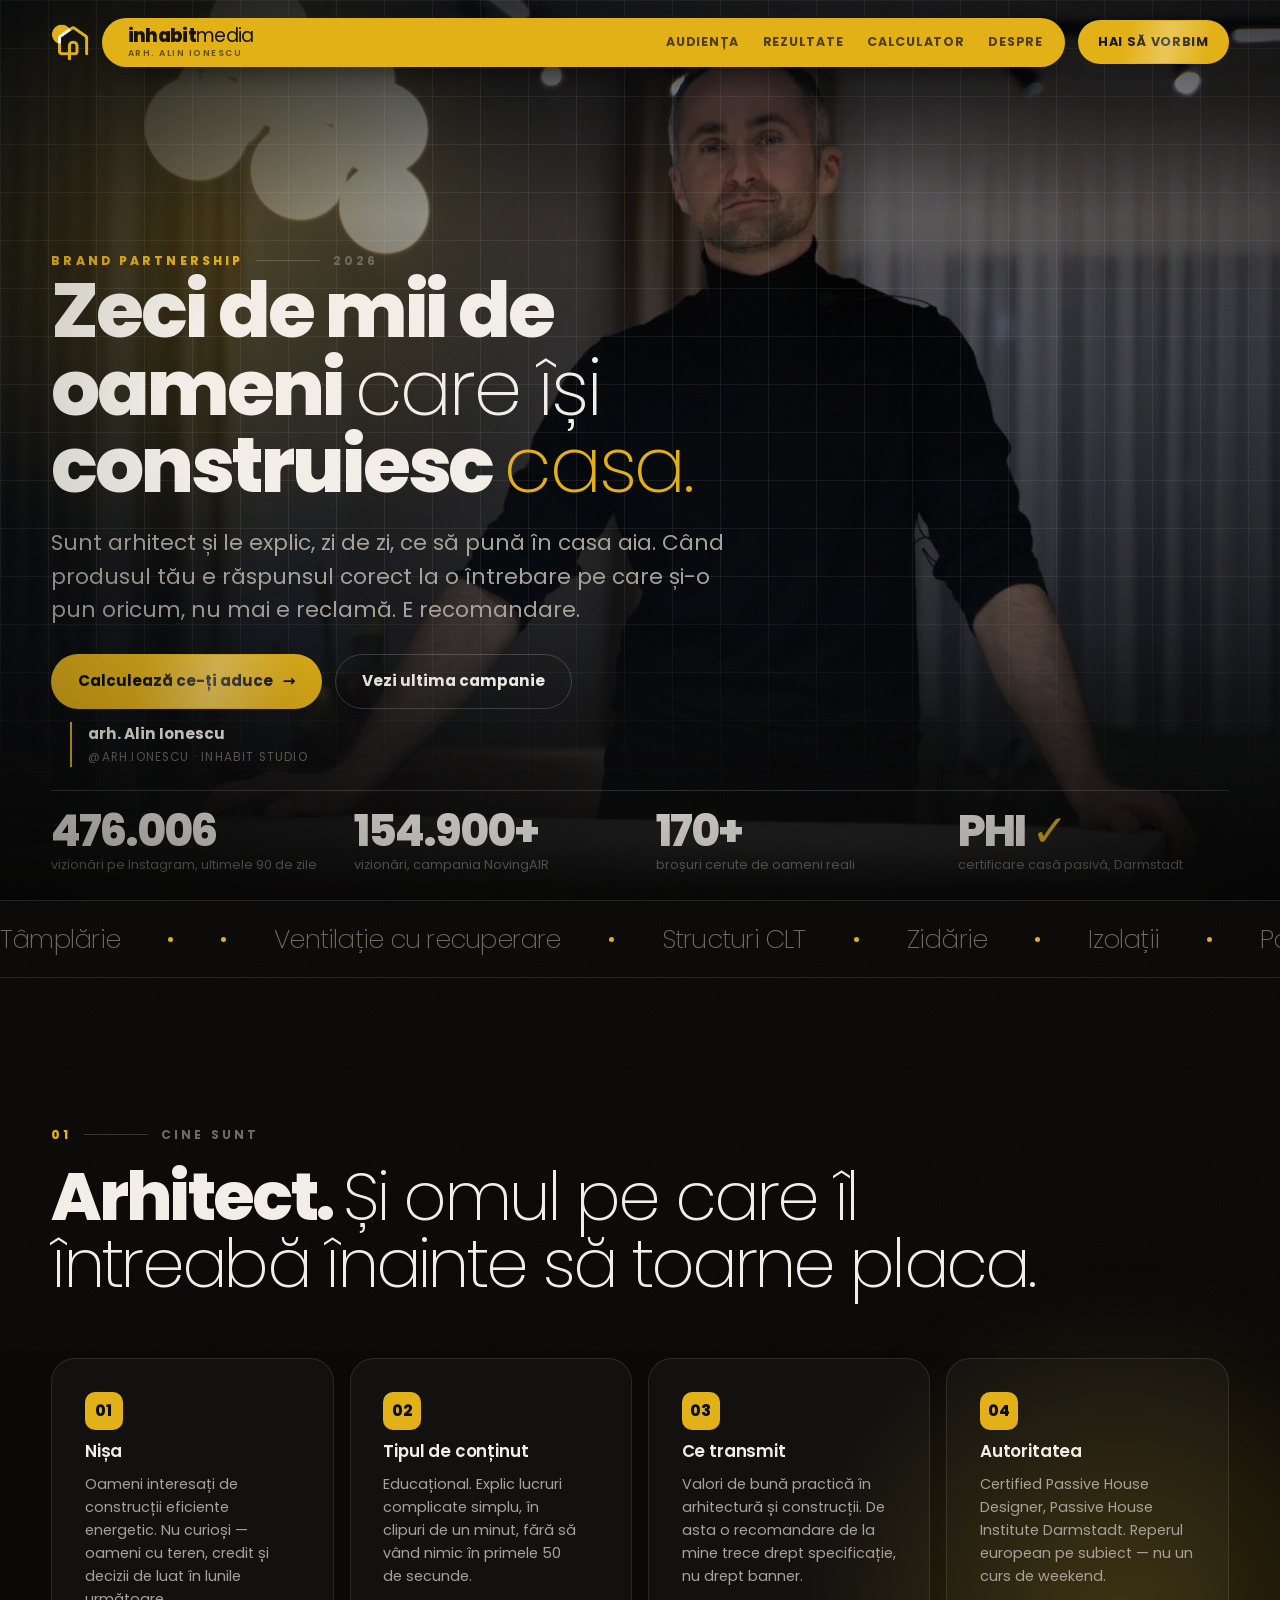
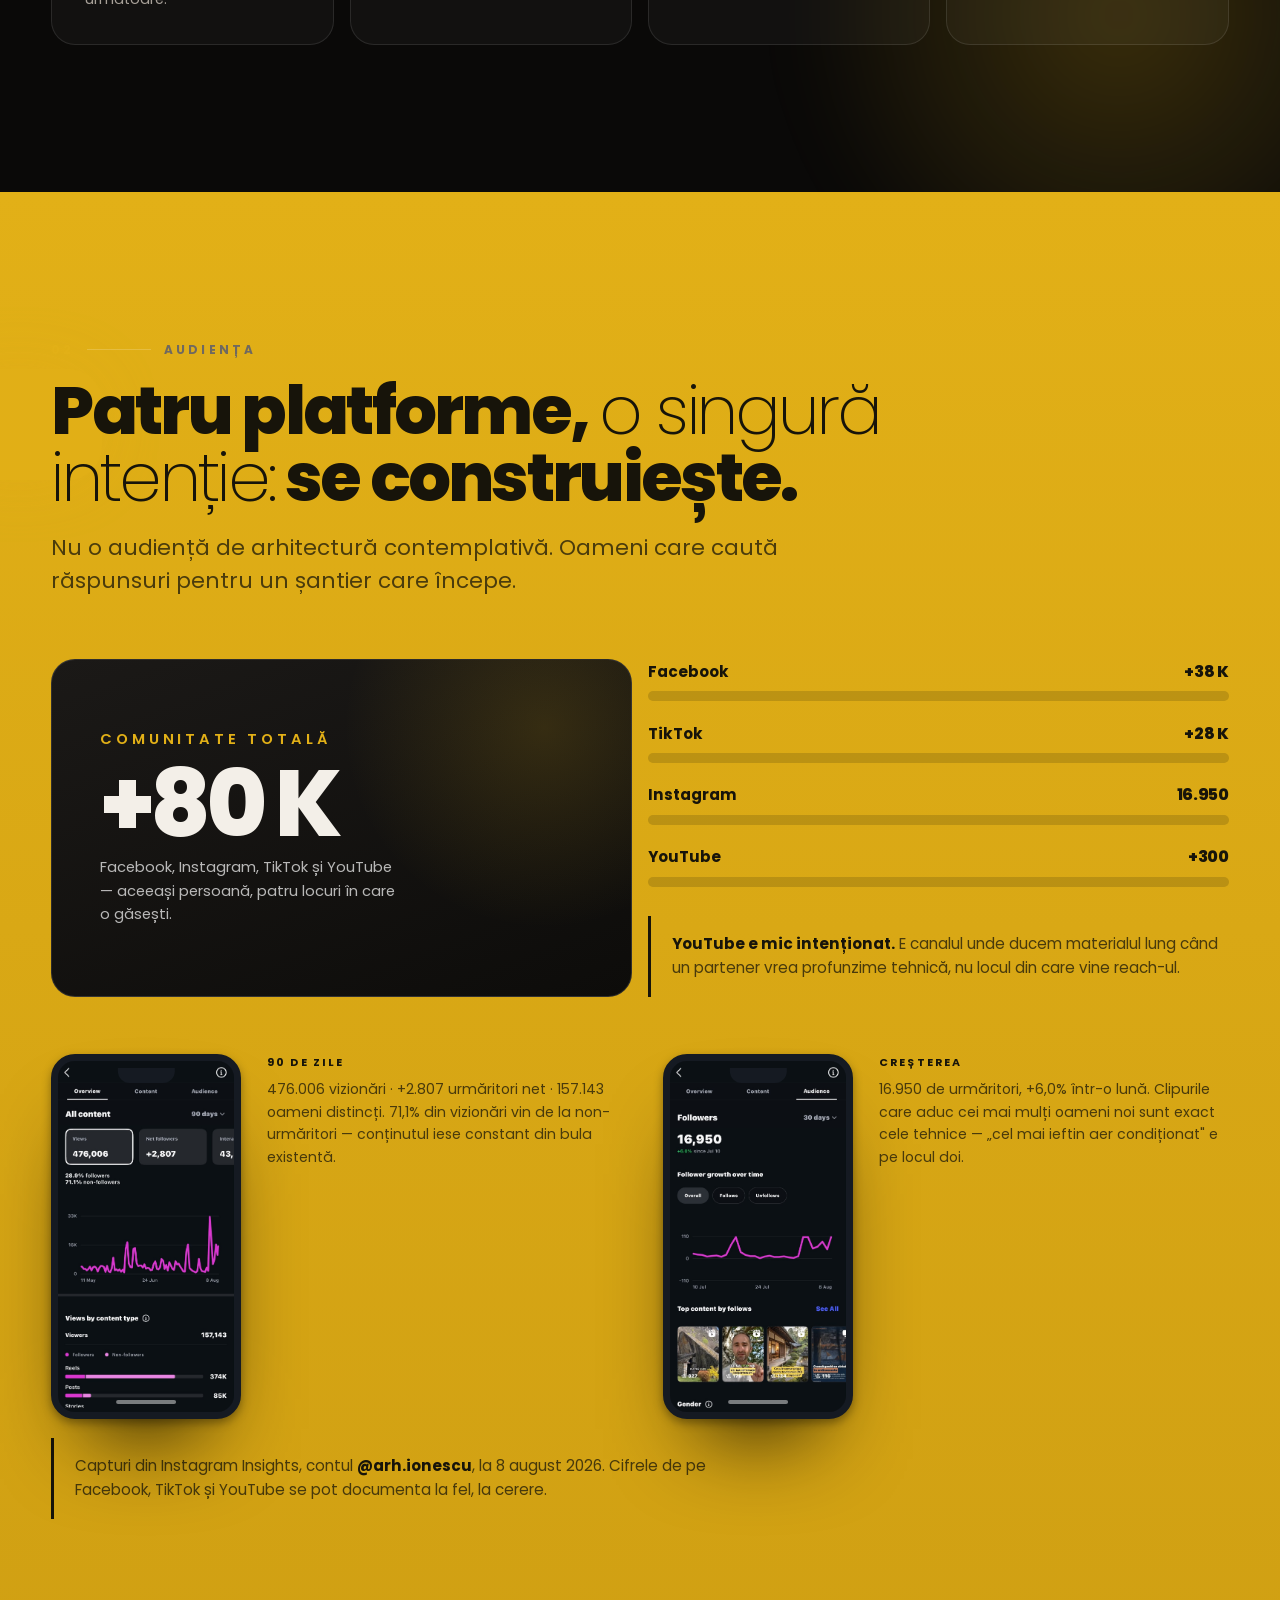
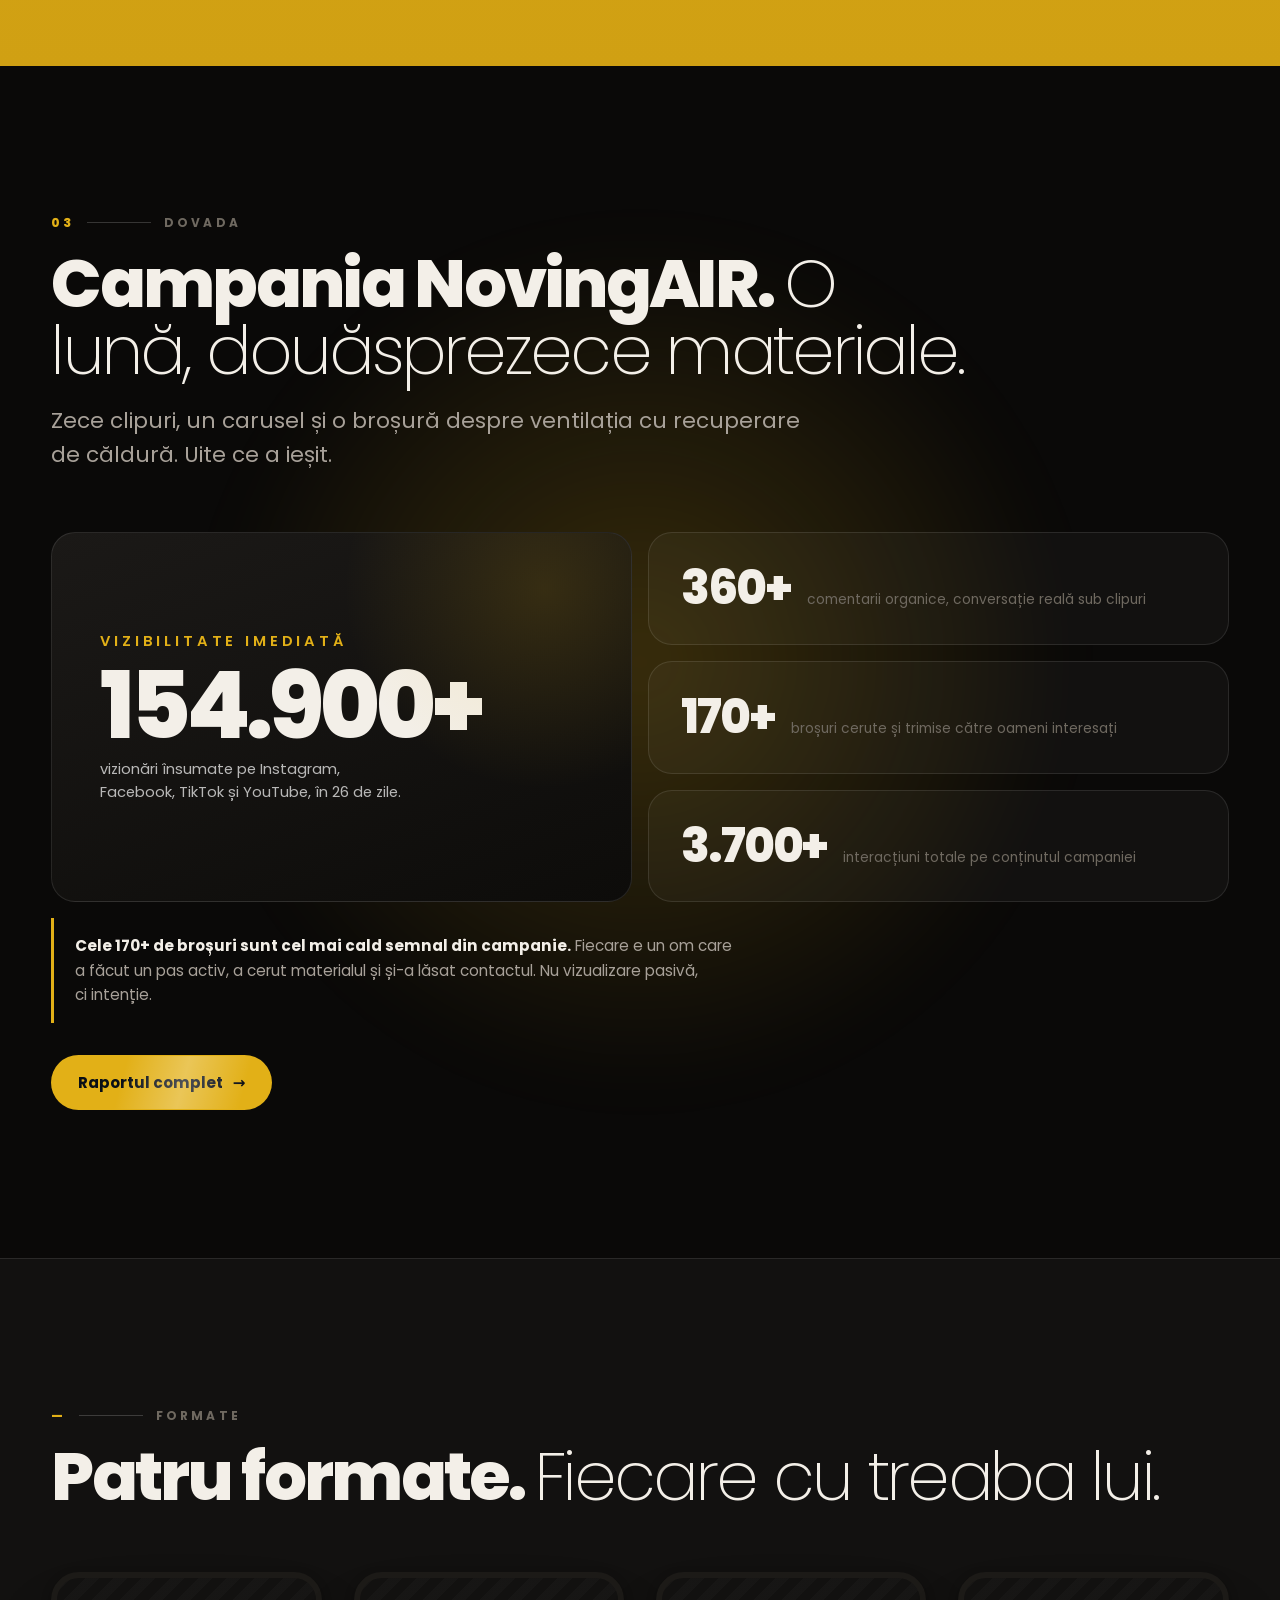
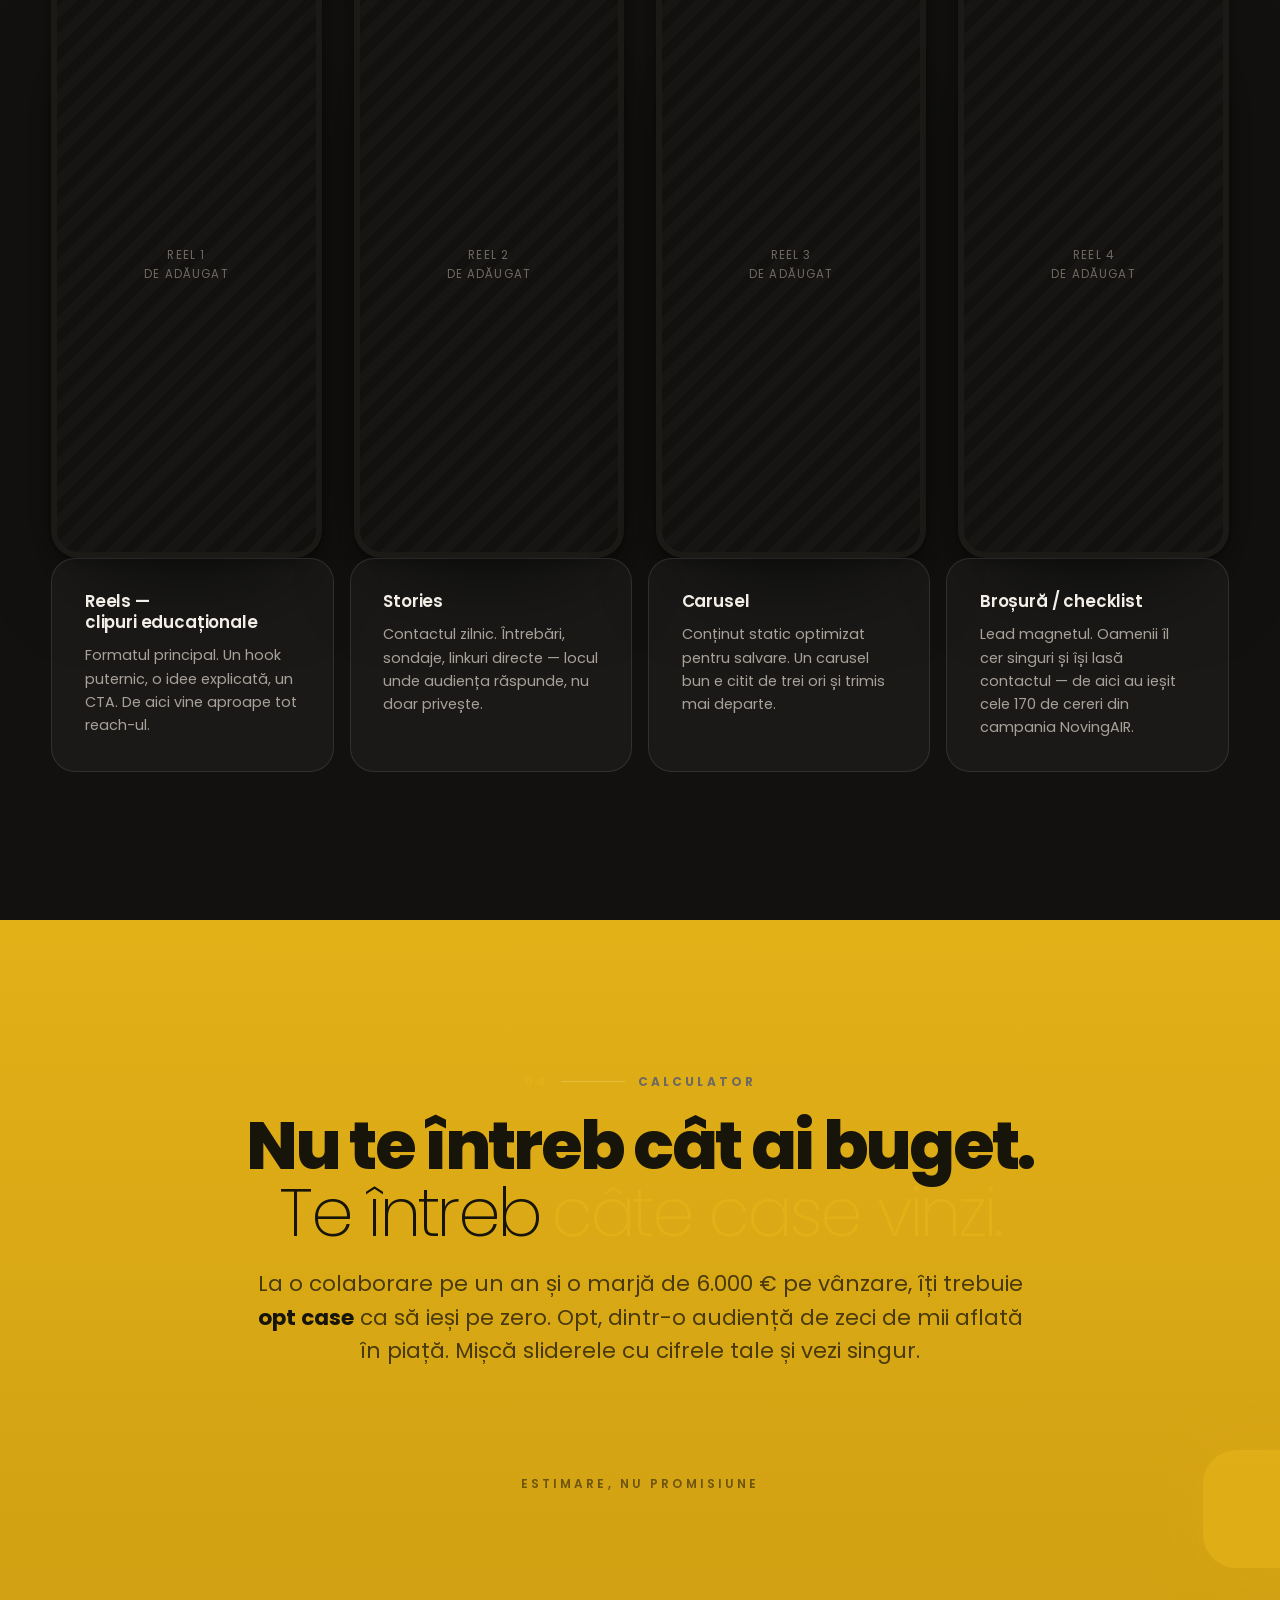
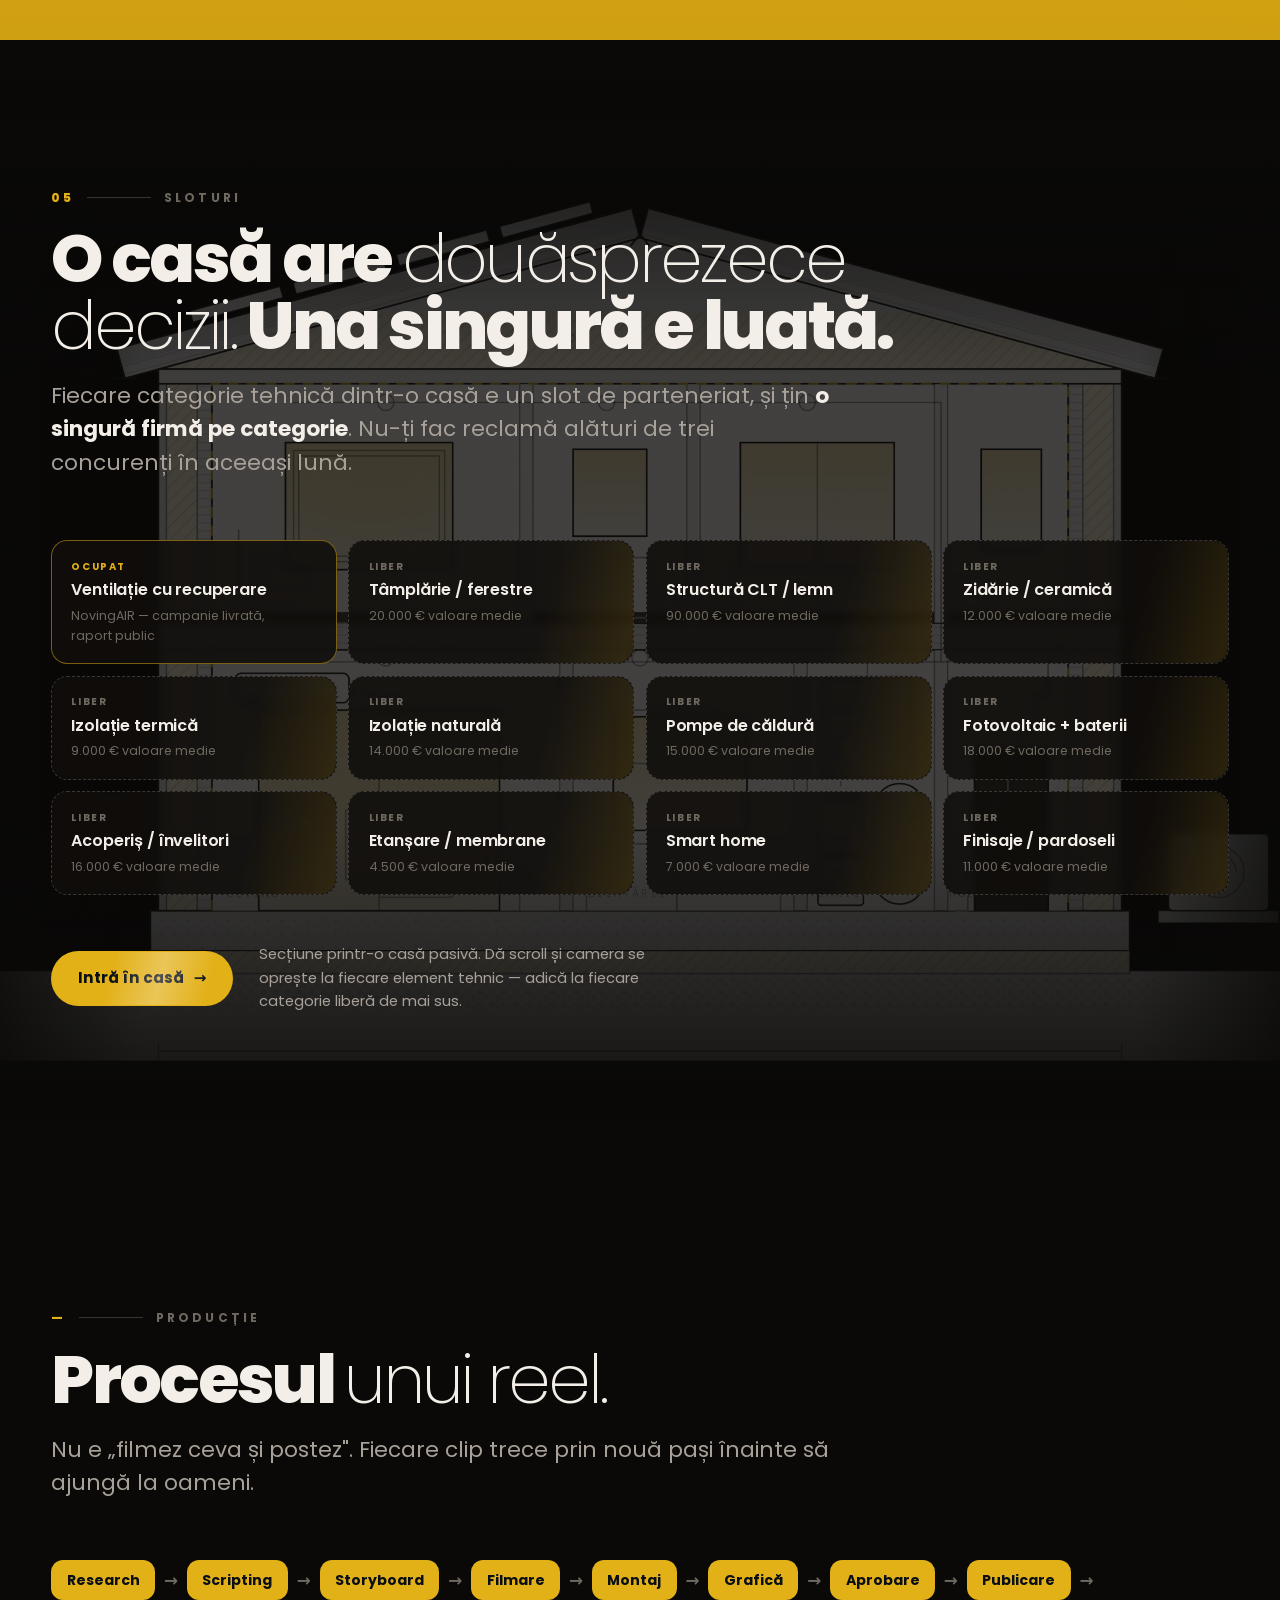
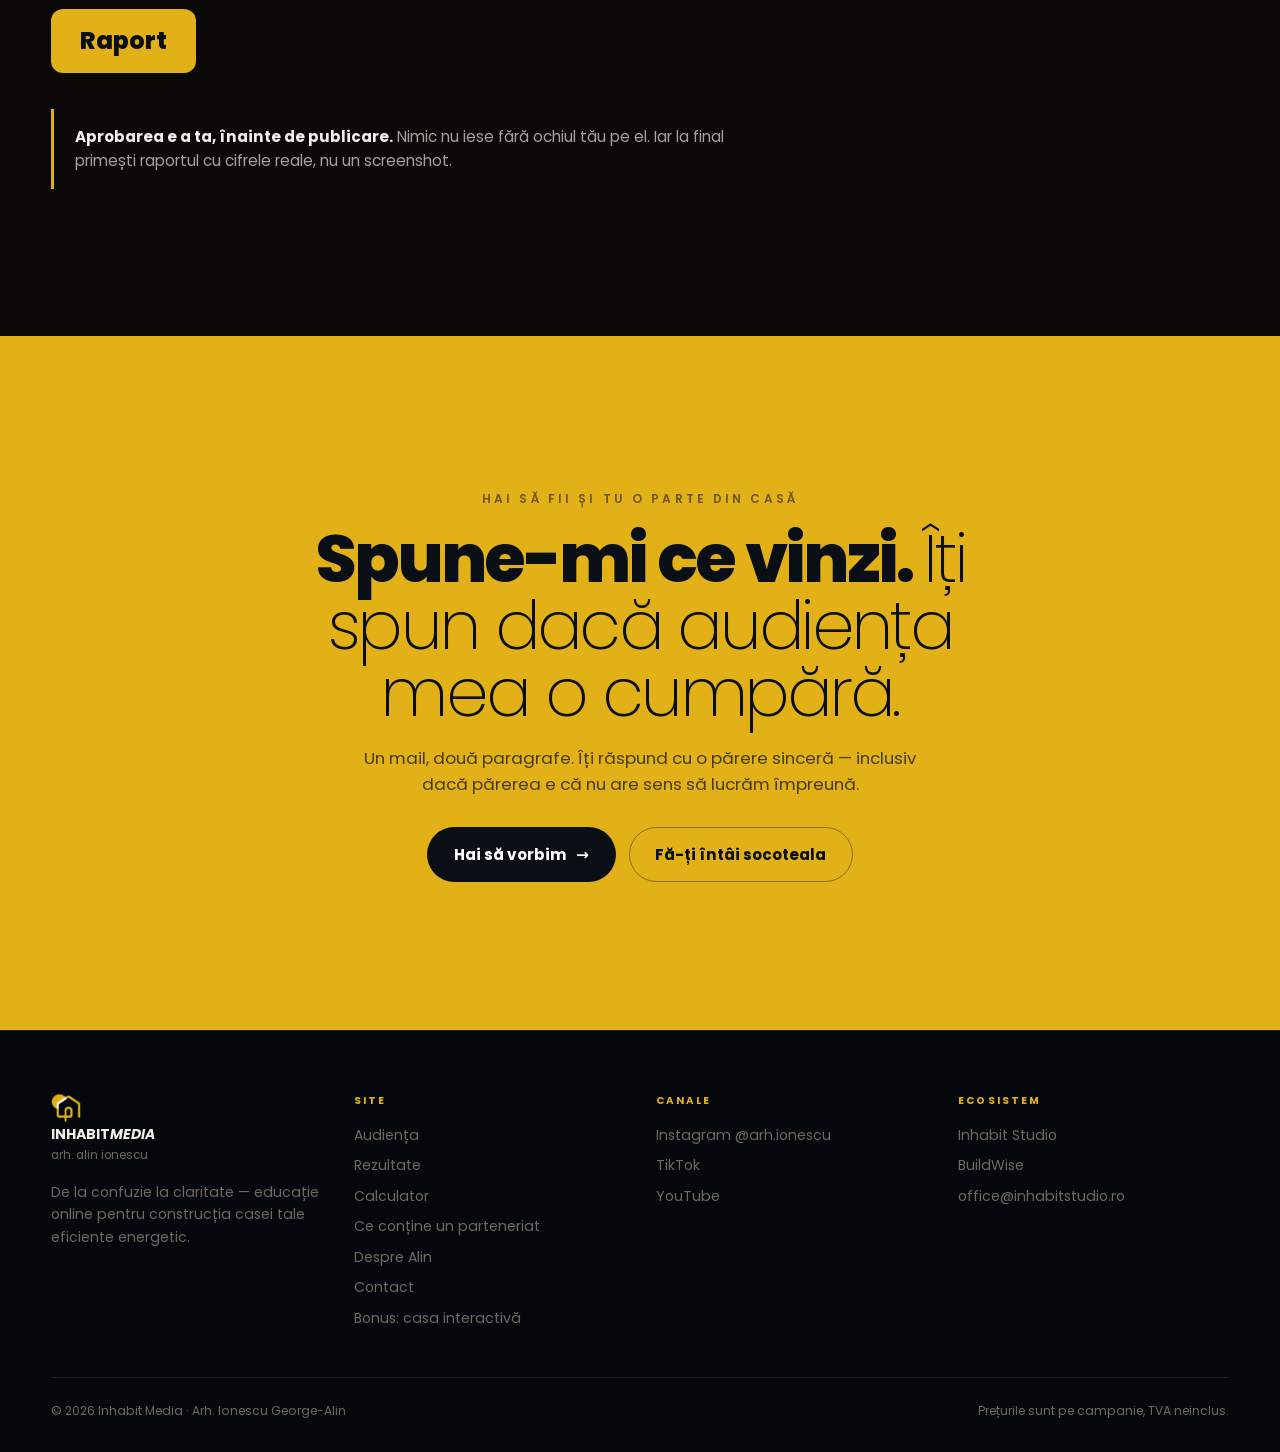
==== index.html @ ccd3bdf5 "Telefon: benzi orizontale în loc de cascadă verticală Pe telefon pagina era 15,6 ecrane de derulat, " ====
<!doctype html>
<html lang="ro" class="no-js">
<head>
<meta charset="utf-8">
<meta name="viewport" content="width=device-width, initial-scale=1">
<title>Inhabit Media — parteneriate de brand cu arh. Alin Ionescu</title>
<meta name="description" content="Zeci de mii de oameni care își construiesc casa acum. Sunt arhitect și le explic ce să pună în ea. Când produsul tău e răspunsul corect, nu mai e reclamă — e specificație.">
<meta name="theme-color" content="#0A0908">
<meta property="og:title" content="Inhabit Media — parteneriate de brand cu arh. Alin Ionescu">
<meta property="og:description" content="Campania NovingAIR: 154.900+ vizionări și 170+ broșuri cerute, într-o lună.">
<meta property="og:type" content="website">
<meta property="og:image" content="https://elod3.github.io/casa-care-vinde/assets/img/og.jpg">
<meta name="twitter:card" content="summary_large_image">
<link rel="icon" href="data:image/svg+xml,%3Csvg xmlns='http://www.w3.org/2000/svg' viewBox='0 0 32 32'%3E%3Crect width='32' height='32' rx='7' fill='%23E2B017'/%3E%3Cpath d='M7 15.5 16 8l9 7.5V25H7z' fill='none' stroke='%230A0F16' stroke-width='2.4' stroke-linejoin='round'/%3E%3C/svg%3E">
<link rel="preconnect" href="https://fonts.googleapis.com">
<link rel="preconnect" href="https://fonts.gstatic.com" crossorigin>
<link href="https://fonts.googleapis.com/css2?family=Poppins:wght@200;300;400;500;600;700;800&display=swap" rel="stylesheet">
<link rel="stylesheet" href="assets/css/style.css?v=8">
<script>document.documentElement.classList.remove('no-js');</script>
</head>
<body>

<!-- Ecran de încărcare. Stă peste o pagină care se încarcă normal dedesubt;
     nu amână nimic. Se arată o singură dată pe sesiune. -->
<div class="loader" id="loader" role="status" aria-live="polite">
  <div class="loader__grid" aria-hidden="true"></div>
  <div class="loader__glow" aria-hidden="true"></div>
  <div class="loader__inner">
    <img class="loader__mark" src="assets/img/inhabit-mark.png" alt="" width="60" height="60">
    <p class="loader__word">
      <b>inhabit<i>media</i></b>
      <small>arh. alin ionescu</small>
    </p>
    <div class="loader__bar" aria-hidden="true"><i></i></div>
    <p class="loader__meta">
      <span class="loader__step">Se pregătește pagina</span>
      <b class="loader__pct">0%</b>
    </p>
  </div>
  <span class="loader__skip" aria-hidden="true">Apasă ca să intri</span>
</div>

<div class="atmos" aria-hidden="true"></div>
<div class="progress" aria-hidden="true"></div>

<header class="nav" id="nav">
  <div class="nav__inner">
    <a class="brand brand--mark" href="index.html" aria-label="Inhabit Media — acasă">
      <img src="assets/img/inhabit-mark.png" alt="" width="34" height="34">
    </a>

    <div class="nav__bar">
      <a class="nav__word" href="index.html">
        <b>INHABIT<i>MEDIA</i></b><small>arh. alin ionescu</small>
      </a>
      <nav class="nav__links" id="navLinks">
      <a href="#audienta">Audiența</a>
      <a href="rezultate.html">Rezultate</a>
      <a href="calculator.html">Calculator</a>
      <a href="despre.html">Despre</a>
        <a class="btn btn--dark nav__cta-m" href="contact.html">Hai să vorbim</a>
      </nav>
      <button class="nav__toggle" id="navToggle" aria-label="Meniu" aria-expanded="false" aria-controls="navLinks">
        <span></span><span></span><span></span>
      </button>
    </div>

    <a class="btn btn--primary nav__cta" href="contact.html">Hai să vorbim</a>
  </div>
</header>

<main>

<!-- ================= HERO ================= -->
<section class="hero">
  <!-- Fotografia lui Alin, developată din DSC00847.ARW (Sony A7III, 3968x2648).
       Decupajul portret intră sub 980 px, la înălțime nativă (1986x2648).

       `sizes` e mai mare decât lățimea reală, intenționat. Browserul socotește
       de câți pixeli e nevoie din lățimea la care se așază imaginea, dar
       `object-fit: cover` o mărește peste asta: un cadru 3:4 într-un ecran de
       telefon e limitat de înălțime, deci ajunge lat cât 0,75 din înălțimea
       ecranului — vreo 1,65 ori lățimea lui. Plus zoom-ul lent de 1,12.
       Cu `sizes="100vw"`, browserul alege o variantă de două ori prea mică și
       poza iese pixelată exact pe telefon.

       Dacă apare assets/video/hero.mp4, videoul se suprapune peste imagine. -->
  <div class="hero__media" aria-hidden="true">
    <picture data-parallax="70">
      <source media="(max-width: 980px)" type="image/webp" sizes="175vw"
              srcset="assets/img/hero/alin-hero-portrait-1200.webp 1200w, assets/img/hero/alin-hero-portrait-1600.webp 1600w, assets/img/hero/alin-hero-portrait-1986.webp 1986w">
      <source media="(max-width: 980px)" sizes="175vw"
              srcset="assets/img/hero/alin-hero-portrait-1200.jpg 1200w, assets/img/hero/alin-hero-portrait-1600.jpg 1600w, assets/img/hero/alin-hero-portrait-1986.jpg 1986w">
      <source type="image/webp" sizes="112vw"
              srcset="assets/img/hero/alin-hero-1600.webp 1600w, assets/img/hero/alin-hero-2400.webp 2400w, assets/img/hero/alin-hero-3200.webp 3200w">
      <source sizes="112vw"
              srcset="assets/img/hero/alin-hero-1600.jpg 1600w, assets/img/hero/alin-hero-2400.jpg 2400w, assets/img/hero/alin-hero-3200.jpg 3200w">
      <img src="assets/img/hero/alin-hero-1600.jpg" alt="" width="2400" height="1602" fetchpriority="high" decoding="async">
    </picture>
  </div>
  <div class="hero__scrim" aria-hidden="true"></div>
  <div class="blueprint" aria-hidden="true"></div>
  <div class="glow glow--tl" aria-hidden="true"></div>

  <div class="wrap">
    <div class="hero__grid">
      <div>
        <p class="slate" data-reveal><b>Brand partnership</b><i></i>2026</p>
        <h1 class="display" data-reveal style="--d:70ms">
          Zeci de mii de oameni <span>care își</span> construiesc <span class="hl">casa.</span>
        </h1>
        <p class="lead hero__lead" data-reveal style="--d:140ms">
          Sunt arhitect și le explic, zi de zi, ce să pună în casa aia. Când produsul
          tău e răspunsul corect la o întrebare pe care și-o pun oricum, nu mai e reclamă.
          E recomandare.
        </p>
        <div class="hero__cta" data-reveal style="--d:210ms">
          <a class="btn btn--primary" href="calculator.html">Calculează ce-ți aduce <span class="btn__a">→</span></a>
          <a class="btn btn--ghost" href="rezultate.html">Vezi ultima campanie</a>
          <!-- Semnătura stă pe rândul butoanelor, nu sub el: pe un laptop de
               800 px altfel împinge fâșia de cifre sub linia de plutire. -->
          <p class="hero__sign">
            <span>arh. Alin Ionescu</span>
            <em>@arh.ionescu · Inhabit Studio</em>
          </p>
        </div>
      </div>
    </div>

    <!-- Cifrele Instagram sunt citite din Insights, 08.08.2026 (vezi capturile
         din assets/img/proof/). Restul vin din raportul NovingAIR. -->
    <div class="figures" data-reveal style="--d:340ms">
      <div><b data-count="476006">0</b><span>vizionări pe Instagram, ultimele 90 de zile</span></div>
      <div><b data-count="154900" data-suffix="+">0</b><span>vizionări, campania NovingAIR</span></div>
      <div><b data-count="170" data-suffix="+">0</b><span>broșuri cerute de oameni reali</span></div>
      <div><b>PHI<i> ✓</i></b><span>certificare casă pasivă, Darmstadt</span></div>
    </div>
  </div>

</section>

<!-- ================= BANDA DE CATEGORII ================= -->
<div class="marquee" aria-hidden="true">
  <div class="marquee__track">
    <span>Tâmplărie<span></span></span><span>Ventilație cu recuperare</span><span>Structuri CLT</span>
    <span>Zidărie</span><span>Izolații</span><span>Pompe de căldură</span><span>Fotovoltaic</span>
    <span>Acoperiș</span><span>Etanșare</span><span>Smart home</span><span>Finisaje</span><span>Ferestre</span>
    <span>Tâmplărie</span><span>Ventilație cu recuperare</span><span>Structuri CLT</span>
    <span>Zidărie</span><span>Izolații</span><span>Pompe de căldură</span><span>Fotovoltaic</span>
    <span>Acoperiș</span><span>Etanșare</span><span>Smart home</span><span>Finisaje</span><span>Ferestre</span>
  </div>
</div>

<!-- ================= 01 · CINE SUNT ================= -->
<section class="section" id="cine">
  <div class="glow glow--br" aria-hidden="true"></div>
  <div class="wrap">
    <div class="section-head">
      <span class="slate" data-reveal><b>01</b><i></i>Cine sunt</span>
      <h2 data-reveal style="--d:60ms">Arhitect. <span>Și omul pe care îl întreabă înainte să toarne placa.</span></h2>
    </div>

    <div class="cards">
      <article class="card" data-reveal>
        <span class="card__n">01</span>
        <h4>Nișa</h4>
        <p>Oameni interesați de construcții eficiente energetic. Nu curioși — oameni
          cu teren, credit și decizii de luat în lunile următoare.</p>
      </article>
      <article class="card" data-reveal style="--d:70ms">
        <span class="card__n">02</span>
        <h4>Tipul de conținut</h4>
        <p>Educațional. Explic lucruri complicate simplu, în clipuri de un minut,
          fără să vând nimic în primele 50 de secunde.</p>
      </article>
      <article class="card" data-reveal style="--d:140ms">
        <span class="card__n">03</span>
        <h4>Ce transmit</h4>
        <p>Valori de bună practică în arhitectură și construcții. De asta o
          recomandare de la mine trece drept specificație, nu drept banner.</p>
      </article>
      <article class="card" data-reveal style="--d:210ms">
        <span class="card__n">04</span>
        <h4>Autoritatea</h4>
        <p>Certified Passive House Designer, Passive House Institute Darmstadt.
          Reperul european pe subiect — nu un curs de weekend.</p>
      </article>
    </div>
  </div>
</section>

<!-- ================= 02 · AUDIENȚA ================= -->
<section class="section section--lit" data-nav="light" id="audienta">
  <div class="blob blob--tl" aria-hidden="true"></div>
  <div class="wrap">
    <div class="section-head">
      <span class="slate" data-reveal><b>02</b><i></i>Audiența</span>
      <h2 data-reveal style="--d:60ms">Patru platforme, <span>o singură intenție:</span> se construiește.</h2>
      <p class="lead" data-reveal style="--d:120ms">
        Nu o audiență de arhitectură contemplativă. Oameni care caută răspunsuri
        pentru un șantier care începe.
      </p>
    </div>

    <div class="split">
      <div class="stat-hero" data-reveal>
        <p class="micro">Comunitate totală</p>
        <!-- ⚠ Cifră de confirmat din Insights înainte de a fi trimisă unui brand -->
        <b>+80 K<i></i></b>
        <p>Facebook, Instagram, TikTok și YouTube — aceeași persoană,
          patru locuri în care o găsești.</p>
      </div>

      <div class="bars" data-reveal style="--d:80ms">
        <div class="bar">
          <div class="bar__top"><b>Facebook</b><span>+38 K</span></div>
          <div class="bar__track"><i class="bar__fill" style="--w:100%"></i></div>
        </div>
        <div class="bar">
          <div class="bar__top"><b>TikTok</b><span>+28 K</span></div>
          <div class="bar__track"><i class="bar__fill" style="--w:74%"></i></div>
        </div>
        <div class="bar">
          <div class="bar__top"><b>Instagram</b><span>16.950</span></div>
          <div class="bar__track"><i class="bar__fill" style="--w:43%"></i></div>
        </div>
        <div class="bar">
          <div class="bar__top"><b>YouTube</b><span>+300</span></div>
          <div class="bar__track"><i class="bar__fill" style="--w:3%"></i></div>
        </div>
        <p class="note" style="margin-top:.6rem">
          <b>YouTube e mic intenționat.</b> E canalul unde ducem materialul lung
          când un partener vrea profunzime tehnică, nu locul din care vine reach-ul.
        </p>
      </div>
    </div>

    <!-- Capturile din Instagram Insights, decupate de bara de status a
         telefonului. Sunt aici ca dovadă: orice cifră de mai sus se poate
         verifica în ele. De reînnoit când se schimbă perioada. -->
    <div class="proof rail" data-reveal style="--d:140ms">
      <figure class="proof__item">
        <div class="proof__shot"><img src="assets/img/proof/ig-overview-90z.jpg" alt="Instagram Insights, ultimele 90 de zile: 476.006 vizionări, +2.807 urmăritori net, 157.143 spectatori unici" width="946" height="1885" loading="lazy" decoding="async"></div>
        <figcaption>
          <b>90 de zile</b>
          <span>476.006 vizionări · +2.807 urmăritori net · 157.143 oameni distincți.
            71,1% din vizionări vin de la non-urmăritori — conținutul iese constant
            din bula existentă.</span>
        </figcaption>
      </figure>
      <figure class="proof__item">
        <div class="proof__shot"><img src="assets/img/proof/ig-audienta-30z.jpg" alt="Instagram Insights, audiență: 16.950 urmăritori, +6,0% în 30 de zile" width="946" height="1885" loading="lazy" decoding="async"></div>
        <figcaption>
          <b>Creșterea</b>
          <span>16.950 de urmăritori, +6,0% într-o lună. Clipurile care aduc cei
            mai mulți oameni noi sunt exact cele tehnice — „cel mai ieftin aer
            condiționat" e pe locul doi.</span>
        </figcaption>
      </figure>
    </div>
    <p class="note" data-reveal style="--d:200ms; margin-top:1.2rem">
      Capturi din Instagram Insights, contul <b>@arh.ionescu</b>, la 8 august 2026.
      Cifrele de pe Facebook, TikTok și YouTube se pot documenta la fel, la cerere.
    </p>
  </div>
</section>

<!-- ================= 03 · DOVADA ================= -->
<section class="section">
  <div class="glow glow--c" aria-hidden="true"></div>
  <div class="wrap">
    <div class="section-head">
      <span class="slate" data-reveal><b>03</b><i></i>Dovada</span>
      <h2 data-reveal style="--d:60ms">Campania NovingAIR. <span>O lună, douăsprezece materiale.</span></h2>
      <p class="lead" data-reveal style="--d:120ms">
        Zece clipuri, un carusel și o broșură despre ventilația cu recuperare de
        căldură. Uite ce a ieșit.
      </p>
    </div>

    <div class="split" style="margin-bottom:1rem">
      <div class="stat-hero" data-reveal>
        <p class="micro" style="color:var(--yellow)">Vizibilitate imediată</p>
        <b data-count="154900" data-suffix="+">0</b>
        <p>vizionări însumate pe Instagram, Facebook, TikTok și YouTube, în 26 de zile.</p>
      </div>
      <div class="stat-grid rail" data-reveal style="--d:80ms">
        <div class="stat"><b data-count="360" data-suffix="+">0</b><span>comentarii organice, conversație reală sub clipuri</span></div>
        <div class="stat"><b data-count="170" data-suffix="+">0</b><span>broșuri cerute și trimise către oameni interesați</span></div>
        <div class="stat"><b data-count="3700" data-suffix="+">0</b><span>interacțiuni totale pe conținutul campaniei</span></div>
      </div>
    </div>

    <p class="note" data-reveal>
      <b>Cele 170+ de broșuri sunt cel mai cald semnal din campanie.</b> Fiecare e un
      om care a făcut un pas activ, a cerut materialul și și-a lăsat contactul.
      Nu vizualizare pasivă, ci intenție.
    </p>

    <div style="margin-top:2rem" data-reveal>
      <a class="btn btn--primary" href="rezultate.html">Raportul complet <span class="btn__a">→</span></a>
    </div>
  </div>
</section>

<!-- ================= FORMATE ================= -->
<section class="section section--mist section--edge">
  <div class="wrap">
    <div class="section-head">
      <span class="slate" data-reveal><b>—</b><i></i>Formate</span>
      <h2 data-reveal style="--d:60ms">Patru formate. <span>Fiecare cu treaba lui.</span></h2>
    </div>

    <!-- Mockup-uri de telefon. Pune assets/video/reel-1.mp4 … reel-4.mp4 și
         înlocuiește .phone__empty cu <video autoplay muted loop playsinline>. -->
    <div class="phones rail" style="margin-bottom:clamp(2rem,1rem+3vw,3.5rem)" data-reveal>
      <div class="phone"><div class="phone__empty">Reel 1<br>de adăugat</div></div>
      <div class="phone"><div class="phone__empty">Reel 2<br>de adăugat</div></div>
      <div class="phone"><div class="phone__empty">Reel 3<br>de adăugat</div></div>
      <div class="phone"><div class="phone__empty">Reel 4<br>de adăugat</div></div>
    </div>

    <div class="cards">
      <article class="card" data-reveal>
        <h4>Reels — clipuri educaționale</h4>
        <p>Formatul principal. Un hook puternic, o idee explicată, un CTA.
          De aici vine aproape tot reach-ul.</p>
      </article>
      <article class="card" data-reveal style="--d:70ms">
        <h4>Stories</h4>
        <p>Contactul zilnic. Întrebări, sondaje, linkuri directe — locul unde
          audiența răspunde, nu doar privește.</p>
      </article>
      <article class="card" data-reveal style="--d:140ms">
        <h4>Carusel</h4>
        <p>Conținut static optimizat pentru salvare. Un carusel bun e citit
          de trei ori și trimis mai departe.</p>
      </article>
      <article class="card" data-reveal style="--d:210ms">
        <h4>Broșură / checklist</h4>
        <p>Lead magnetul. Oamenii îl cer singuri și își lasă contactul — de
          aici au ieșit cele 170 de cereri din campania NovingAIR.</p>
      </article>
    </div>
  </div>
</section>

<!-- ================= 04 · CALCULATORUL ================= -->
<section class="section section--lit" data-nav="light">
  <div class="blob blob--br" aria-hidden="true"></div>
  <div class="wrap wrap--narrow" style="text-align:center">
    <span class="slate" data-reveal style="justify-content:center"><b>04</b><i></i>Calculator</span>
    <h2 style="margin-top:1.2rem" data-reveal>
      Nu te întreb cât ai buget. <span>Te întreb</span> <span class="hl">câte case vinzi.</span>
    </h2>
    <p class="lead" style="margin:1.3rem auto 0" data-reveal>
      La o colaborare pe un an și o marjă de 6.000 € pe vânzare, îți trebuie
      <b style="color:var(--on-lit)">opt case</b> ca să ieși pe zero. Opt, dintr-o audiență
      de zeci de mii aflată în piață. Mișcă sliderele cu cifrele tale și vezi singur.
    </p>
    <div class="cta__row" data-reveal>
      <a class="btn btn--primary" href="calculator.html">Deschide calculatorul <span class="btn__a">→</span></a>
    </div>
    <p class="micro" style="margin-top:1.4rem" data-reveal>
      Estimare, nu promisiune
    </p>
  </div>
</section>

<!-- ================= 05 · SLOTURILE =================
     Secțiunea unei case pasive stă ca banner pe tot fundalul, iar în locul
     celor două butoane rămâne unul singur: intri în casă. Imaginea e randată
     din SVG-ul din casa.html — dacă desenul se schimbă acolo, se regenerează
     (comanda e în README). -->
<section class="section section--casa">
  <div class="casa-bg" aria-hidden="true">
    <picture data-parallax="46">
      <source type="image/webp" srcset="assets/img/casa-preview.webp">
      <img src="assets/img/casa-preview.jpg" alt="" width="2600" height="1701" loading="lazy" decoding="async">
    </picture>
  </div>
  <div class="casa-bg__scrim" aria-hidden="true"></div>
  <div class="wrap">
    <div class="section-head">
      <span class="slate" data-reveal><b>05</b><i></i>Sloturi</span>
      <h2 data-reveal style="--d:60ms">O casă are <span>douăsprezece decizii.</span> Una singură e luată.</h2>
      <p class="lead" data-reveal style="--d:120ms">
        Fiecare categorie tehnică dintr-o casă e un slot de parteneriat, și țin
        <b style="color:var(--ink)">o singură firmă pe categorie</b>. Nu-ți fac reclamă
        alături de trei concurenți în aceeași lună.
      </p>
    </div>

    <div class="slots">
      <article class="slot slot--taken" data-reveal>
        <span class="slot__k">Ocupat</span>
        <h4>Ventilație cu recuperare</h4>
        <p>NovingAIR — campanie livrată, raport public</p>
      </article>
      <article class="slot" data-reveal style="--i:1;--d:40ms"><span class="slot__k">Liber</span><h4>Tâmplărie / ferestre</h4><p>20.000 € valoare medie</p></article>
      <article class="slot" data-reveal style="--i:2;--d:80ms"><span class="slot__k">Liber</span><h4>Structură CLT / lemn</h4><p>90.000 € valoare medie</p></article>
      <article class="slot" data-reveal style="--i:3;--d:120ms"><span class="slot__k">Liber</span><h4>Zidărie / ceramică</h4><p>12.000 € valoare medie</p></article>
      <article class="slot" data-reveal style="--i:4;--d:160ms"><span class="slot__k">Liber</span><h4>Izolație termică</h4><p>9.000 € valoare medie</p></article>
      <article class="slot" data-reveal style="--i:5;--d:200ms"><span class="slot__k">Liber</span><h4>Izolație naturală</h4><p>14.000 € valoare medie</p></article>
      <article class="slot" data-reveal style="--i:6;--d:240ms"><span class="slot__k">Liber</span><h4>Pompe de căldură</h4><p>15.000 € valoare medie</p></article>
      <article class="slot" data-reveal style="--i:7;--d:280ms"><span class="slot__k">Liber</span><h4>Fotovoltaic + baterii</h4><p>18.000 € valoare medie</p></article>
      <article class="slot" data-reveal style="--i:8;--d:320ms"><span class="slot__k">Liber</span><h4>Acoperiș / învelitori</h4><p>16.000 € valoare medie</p></article>
      <article class="slot" data-reveal style="--i:9;--d:360ms"><span class="slot__k">Liber</span><h4>Etanșare / membrane</h4><p>4.500 € valoare medie</p></article>
      <article class="slot" data-reveal style="--i:10;--d:400ms"><span class="slot__k">Liber</span><h4>Smart home</h4><p>7.000 € valoare medie</p></article>
      <article class="slot" data-reveal style="--i:11;--d:440ms"><span class="slot__k">Liber</span><h4>Finisaje / pardoseli</h4><p>11.000 € valoare medie</p></article>
    </div>

    <div class="casa-cta" data-reveal>
      <a class="btn btn--primary" href="casa.html">Intră în casă <span class="btn__a">→</span></a>
      <p>Secțiune printr-o casă pasivă. Dă scroll și camera se oprește la
        fiecare element tehnic — adică la fiecare categorie liberă de mai sus.</p>
    </div>
  </div>
</section>

<!-- ================= PROCES ================= -->
<section class="section">
  <div class="wrap">
    <div class="section-head">
      <span class="slate" data-reveal><b>—</b><i></i>Producție</span>
      <h2 data-reveal style="--d:60ms">Procesul <span>unui reel.</span></h2>
      <p class="lead" data-reveal style="--d:120ms">
        Nu e „filmez ceva și postez". Fiecare clip trece prin nouă pași înainte
        să ajungă la oameni.
      </p>
    </div>

    <div class="flow" data-reveal>
      <span class="flow__step">Research</span><span class="flow__sep">→</span>
      <span class="flow__step">Scripting</span><span class="flow__sep">→</span>
      <span class="flow__step">Storyboard</span><span class="flow__sep">→</span>
      <span class="flow__step">Filmare</span><span class="flow__sep">→</span>
      <span class="flow__step">Montaj</span><span class="flow__sep">→</span>
      <span class="flow__step">Grafică</span><span class="flow__sep">→</span>
      <span class="flow__step">Aprobare</span><span class="flow__sep">→</span>
      <span class="flow__step">Publicare</span><span class="flow__sep">→</span>
      <span class="flow__step flow__step--big">Raport</span>
    </div>

    <p class="note" style="margin-top:2.2rem" data-reveal>
      <b>Aprobarea e a ta, înainte de publicare.</b> Nimic nu iese fără ochiul
      tău pe el. Iar la final primești raportul cu cifrele reale, nu un screenshot.
    </p>
  </div>
</section>

<!-- ================= CTA ================= -->
<section class="section cta">
  <div class="wrap wrap--narrow">
    <span class="micro" data-reveal>Hai să fii și tu o parte din casă</span>
    <h2 style="margin-top:1rem" data-reveal>Spune-mi ce vinzi. <span>Îți spun dacă audiența mea o cumpără.</span></h2>
    <p style="margin-top:1.1rem" data-reveal>
      Un mail, două paragrafe. Îți răspund cu o părere sinceră — inclusiv dacă
      părerea e că nu are sens să lucrăm împreună.
    </p>
    <div class="cta__row" data-reveal>
      <a class="btn btn--dark" href="contact.html">Hai să vorbim <span class="btn__a">→</span></a>
      <a class="btn btn--ghost" href="calculator.html">Fă-ți întâi socoteala</a>
    </div>
  </div>
</section>

</main>

<footer class="footer">
  <div class="wrap">
    <div class="footer__top">
      <div>
        <a class="brand" href="index.html">
          <img src="assets/img/inhabit-mark.png" alt="" width="30">
          <span><b>INHABIT<i>MEDIA</i></b><small style="display:block">arh. alin ionescu</small></span>
        </a>
        <p style="margin-top:1rem;max-width:30ch">
          De la confuzie la claritate — educație online pentru construcția casei
          tale eficiente energetic.
        </p>
      </div>
      <div>
        <h5>Site</h5>
        <ul>
          <li><a href="index.html#audienta">Audiența</a></li>
          <li><a href="rezultate.html">Rezultate</a></li>
          <li><a href="calculator.html">Calculator</a></li>
          <li><a href="pachete.html">Ce conține un parteneriat</a></li>
          <li><a href="despre.html">Despre Alin</a></li>
          <li><a href="contact.html">Contact</a></li>
          <li><a href="casa.html">Bonus: casa interactivă</a></li>
        </ul>
      </div>
      <div>
        <h5>Canale</h5>
        <ul>
          <li><a href="https://instagram.com/arh.ionescu" target="_blank" rel="noopener">Instagram @arh.ionescu</a></li>
          <li><a href="https://tiktok.com/@arh.alin.ionescu" target="_blank" rel="noopener">TikTok</a></li>
          <li><a href="https://youtube.com/@arh.alinionescu" target="_blank" rel="noopener">YouTube</a></li>
        </ul>
      </div>
      <div>
        <h5>Ecosistem</h5>
        <ul>
          <li><a href="https://inhabitstudio.ro/" target="_blank" rel="noopener">Inhabit Studio</a></li>
          <li><a href="despre.html#buildwise">BuildWise</a></li>
          <li><a href="mailto:office@inhabitstudio.ro">office@inhabitstudio.ro</a></li>
        </ul>
      </div>
    </div>
    <div class="footer__bottom">
      <span>© <span id="year">2026</span> Inhabit Media · Arh. Ionescu George-Alin</span>
      <span>Prețurile sunt pe campanie, TVA neinclus.</span>
    </div>
  </div>
</footer>

<script src="assets/js/loader.js?v=2" defer></script>
<script src="assets/js/main.js?v=6" defer></script>
</body>
</html>
---- assets/css/style.css ----
/* ==========================================================================
   BUILDWISE — arh. Alin Ionescu
   „Casa care vinde" — sistem de design CINEMATIC.

   Galbenul de brand din deck (#E2B017) pe un sol neutru-cald — fără albastru
   nicăieri. Fundalul e noaptea, galbenul e lumina. Tot ce se vede e
   construit din trei straturi — atmosferă (grain + vignetă + glow), scenă
   (conținut) și lumină (accentul galben). Numele de clase sunt păstrate din
   versiunea albă, ca paginile secundare să nu se rupă.
   ========================================================================== */

/* ---------- 1. Reset ---------- */
*, *::before, *::after { box-sizing: border-box; }
* { margin: 0; }

html { -webkit-text-size-adjust: 100%; scroll-behavior: smooth; }

body {
  min-height: 100vh;
  font-family: var(--font);
  font-size: var(--fs-body);
  font-weight: 400;
  line-height: 1.6;
  color: var(--ink);
  background: var(--bg);
  -webkit-font-smoothing: antialiased;
  overflow-x: hidden;
}

img, svg, video { display: block; max-width: 100%; }
input, button, textarea, select { font: inherit; color: inherit; }
button { background: none; border: 0; cursor: pointer; }
a { color: inherit; text-decoration: none; }
ul, ol { list-style: none; padding: 0; }
p { text-wrap: pretty; }
table { border-collapse: collapse; width: 100%; }
::selection { background: var(--yellow); color: #0A0F16; }

/* ---------- 2. Tokens ---------- */
:root {
  /* Sol. Fără albastru nicăieri: negrul e neutru-cald, ca să nu răcească
     galbenul. Vechiul navy a ieșit complet din paletă — secțiunile care erau
     albastre sunt acum galbene (.section--lit). */
  --bg:        #0A0908;
  --bg-2:      #121110;
  --bg-3:      #1B1917;

  /* brand, neatins */
  --yellow:    #E2B017;
  --yellow-lt: #F7D66B;
  --yellow-dk: #B98D0E;

  /* cerneala de pe fundal galben */
  --on-lit:    #17140A;
  --on-lit-2:  rgba(23, 20, 10, .74);
  --on-lit-3:  rgba(23, 20, 10, .55);

  /* text */
  --ink:       #F3EFE8;
  --ink-2:     #A8A199;
  --ink-3:     #6F6960;

  /* suprafețe */
  --panel:     rgba(255, 255, 255, .035);
  --panel-2:   rgba(255, 255, 255, .06);
  --line:      rgba(255, 255, 255, .10);
  --line-2:    rgba(255, 255, 255, .18);
  --line-lit:  rgba(23, 20, 10, .16);

  /* aliasuri de compatibilitate cu paginile vechi */
  --mist:      var(--bg-2);
  --mist-2:    var(--bg-3);
  --yellow-bg: rgba(226, 176, 23, .10);

  --glow:      0 0 80px -20px rgba(226, 176, 23, .55);
  --glow-soft: 0 0 120px -30px rgba(226, 176, 23, .40);

  --font: "Poppins", "Urbanist", system-ui, -apple-system, sans-serif;

  /* scară tipografică cinematică — mai mare, mai strânsă */
  --fs-body:   clamp(0.95rem, 0.9rem + 0.25vw, 1.05rem);
  --fs-lead:   clamp(1.05rem, 0.95rem + 0.6vw, 1.35rem);
  --fs-h3:     clamp(1.3rem, 1.15rem + 0.7vw, 1.85rem);
  --fs-h2:     clamp(2.1rem, 1.3rem + 3.6vw, 4.6rem);
  /* Plafonat la 5,4rem: peste asta, titlul din hero trece pe 4 rânduri și
     împinge fâșia de cifre sub linia de plutire pe laptopuri de 900 px. */
  --fs-h1:     clamp(2.5rem, 1.3rem + 4.4vw, 5.4rem);
  --fs-micro:  clamp(0.66rem, 0.63rem + 0.15vw, 0.76rem);

  --gutter:    clamp(1.15rem, 0.5rem + 2.6vw, 3.5rem);
  --section-y: clamp(4.5rem, 2rem + 9vw, 11rem);
  --maxw:      1260px;

  --r:      14px;
  --r-lg:   24px;
  --r-blob: 34px;
  --shadow: 0 2px 6px rgba(0, 0, 0, .3), 0 18px 40px -20px rgba(0, 0, 0, .7);
  --shadow-lg: 0 4px 10px rgba(0, 0, 0, .35), 0 50px 90px -40px rgba(0, 0, 0, .9);
  --ease: cubic-bezier(.22, .61, .36, 1);
  --ease-out: cubic-bezier(.16, 1, .3, 1);
  /* înălțimea totală ocupată de bara plutitoare (pastila + marginea de sus) */
  --nav-h: 88px;
}

/* ---------- 3. Atmosferă ----------
   Trei straturi fixe peste tot: vinietă (adâncime), grain (textură de peliculă)
   și bara de progres. Toate sunt pur decorative și nu prind evenimente. */

.atmos {
  position: fixed; inset: 0; z-index: 60;
  pointer-events: none;
}
/* vinietă — întunecă marginile ca un obiectiv real */
.atmos::before {
  content: ""; position: absolute; inset: 0;
  background: radial-gradient(ellipse 90% 75% at 50% 45%, transparent 40%, rgba(0, 0, 0, .55) 100%);
}
/* grain de peliculă */
.atmos::after {
  content: ""; position: absolute; inset: -50%;
  background-image: url("data:image/svg+xml,%3Csvg xmlns='http://www.w3.org/2000/svg' width='140' height='140'%3E%3Cfilter id='n'%3E%3CfeTurbulence type='fractalNoise' baseFrequency='.85' numOctaves='3' stitchTiles='stitch'/%3E%3CfeColorMatrix type='saturate' values='0'/%3E%3C/filter%3E%3Crect width='140' height='140' filter='url(%23n)' opacity='.5'/%3E%3C/svg%3E");
  opacity: .05;
  mix-blend-mode: overlay;
  animation: grain 900ms steps(4) infinite;
}
@keyframes grain {
  0%   { transform: translate(0, 0); }
  25%  { transform: translate(-2%, 1%); }
  50%  { transform: translate(1%, -2%); }
  75%  { transform: translate(-1%, -1%); }
  100% { transform: translate(0, 0); }
}

/* bara de progres a scroll-ului — subtilă, sub nav */
.progress {
  position: fixed; top: 0; left: 0; z-index: 101;
  height: 2px; width: 100%;
  transform: scaleX(var(--p, 0)); transform-origin: 0 50%;
  background: linear-gradient(90deg, var(--yellow-dk), var(--yellow-lt));
  pointer-events: none;
}

/* halou galben plasabil oriunde */
.glow {
  position: absolute; border-radius: 50%;
  background: radial-gradient(circle, rgba(226, 176, 23, .22) 0%, transparent 68%);
  filter: blur(30px); pointer-events: none; z-index: 0;
}
.glow--tl { top: -14%; left: -12%; width: min(720px, 90vw); aspect-ratio: 1; }
.glow--br { bottom: -20%; right: -14%; width: min(680px, 85vw); aspect-ratio: 1; }
.glow--c  { top: 50%; left: 50%; translate: -50% -50%; width: min(900px, 110vw); aspect-ratio: 1; }

/* grilă de plan de arhitectură — semnătura vizuală a lui Alin */
.blueprint {
  position: absolute; inset: 0; z-index: 0; pointer-events: none;
  background-image:
    linear-gradient(rgba(226, 176, 23, .055) 1px, transparent 1px),
    linear-gradient(90deg, rgba(226, 176, 23, .055) 1px, transparent 1px);
  background-size: 74px 74px;
  mask-image: radial-gradient(ellipse 70% 60% at 50% 40%, #000 0%, transparent 78%);
  -webkit-mask-image: radial-gradient(ellipse 70% 60% at 50% 40%, #000 0%, transparent 78%);
}

/* Peste fotografie grila trebuie să fie albă și mai deasă ca să se citească —
   varianta galbenă pe fundal închis dispare complet pe o poză luminată. */
.hero .blueprint {
  background-image:
    linear-gradient(rgba(255, 255, 255, .07) 1px, transparent 1px),
    linear-gradient(90deg, rgba(255, 255, 255, .07) 1px, transparent 1px);
  background-size: 48px 48px;
  mask-image: linear-gradient(180deg, #000 0%, #000 62%, transparent 92%);
  -webkit-mask-image: linear-gradient(180deg, #000 0%, #000 62%, transparent 92%);
}

/* blob-urile galbene din deck, păstrate dar transformate în lumină */
.blob {
  position: absolute;
  background: var(--yellow);
  border-radius: var(--r-blob);
  pointer-events: none;
  z-index: 0;
  opacity: .85;
  box-shadow: var(--glow);
}
.blob--tl { top: 12%;   left: -5%;  width: clamp(90px, 13vw, 210px); aspect-ratio: 1.5; }
.blob--bl { bottom: 8%;  left: -7%;  width: clamp(80px, 11vw, 180px); aspect-ratio: 1.2; }
.blob--tr { top: 16%;   right: -5%; width: clamp(90px, 13vw, 210px); aspect-ratio: 1.4; }
.blob--br { bottom: 10%; right: -6%; width: clamp(80px, 12vw, 190px); aspect-ratio: 1.3; }
@media (max-width: 720px) { .blob { opacity: .45; } }

/* Blob-urile plutesc încet, cu durate care nu se împart una la alta — dacă ar
   fi sincronizate, ochiul ar citi ritmul și mișcarea ar deveni un tic. */
.blob { animation: float 19s ease-in-out infinite; }
.blob--bl { animation-duration: 23s; animation-delay: -6s; }
.blob--tr { animation-duration: 26s; animation-delay: -11s; }
.blob--br { animation-duration: 31s; animation-delay: -3s; }
@keyframes float {
  0%, 100% { transform: translate3d(0, 0, 0) rotate(0deg); }
  50%      { transform: translate3d(0, -14px, 0) rotate(1.2deg); }
}

/* bare de letterbox — apar doar pe momentele „de film" */
.letterbox { position: relative; }
.letterbox::before, .letterbox::after {
  content: ""; position: absolute; left: 0; right: 0; height: clamp(18px, 3.5vw, 46px);
  background: #000; z-index: 3; pointer-events: none;
}
.letterbox::before { top: 0; }
.letterbox::after  { bottom: 0; }

/* ---------- 4. Layout ---------- */
.wrap {
  width: 100%;
  max-width: var(--maxw);
  margin-inline: auto;
  padding-inline: var(--gutter);
  position: relative;
  z-index: 1;
}
.wrap--narrow { max-width: 900px; }
.wrap--wide { max-width: 1500px; }

.section { padding-block: var(--section-y); position: relative; overflow: hidden; }
.section--tight { padding-block: clamp(3rem, 1.5rem + 5vw, 6rem); }
/* Secțiunea aprinsă: galbenul de brand pe toată lățimea, cu cerneală închisă.
   Ia locul vechilor secțiuni navy. Bara de navigație se întoarce singură pe
   negru cât timp trece peste ea — vezi data-nav="light" în main.js. */
.section--lit { background: linear-gradient(180deg, var(--yellow) 0%, #D0A013 100%); color: var(--on-lit); }
.section--mist { background: var(--bg-2); }
.section--edge { border-top: 1px solid var(--line); }

/* ---------- 5. Tipografie ---------- */
h1, h2, h3, h4 { line-height: 1; letter-spacing: -.04em; text-wrap: balance; }

.display { font-size: var(--fs-h1); font-weight: 800; }
.display span, .display em { font-style: normal; font-weight: 200; letter-spacing: -.035em; }
h2 { font-size: var(--fs-h2); font-weight: 800; }
h2 span { font-weight: 200; }
h3 { font-size: var(--fs-h3); font-weight: 700; letter-spacing: -.025em; line-height: 1.08; }
h4 { font-size: 1.05rem; font-weight: 600; letter-spacing: -.01em; line-height: 1.25; }

/* accentul galben pe un cuvânt din titlu */
.hl { color: var(--yellow); }

.lead { font-size: var(--fs-lead); color: var(--ink-2); max-width: 60ch; line-height: 1.55; }
.section--lit .lead, .section--lit p { color: var(--on-lit-2); }

.micro {
  font-size: var(--fs-micro);
  font-weight: 600;
  letter-spacing: .26em;
  text-transform: uppercase;
  color: var(--ink-3);
}
.section--lit .micro { color: var(--on-lit-3); }

/* eticheta de scenă: „01 / AUDIENȚA" — dă senzația de capitole de film */
.slate {
  display: inline-flex; align-items: center; gap: .8rem;
  font-size: var(--fs-micro); font-weight: 700;
  letter-spacing: .26em; text-transform: uppercase; color: var(--ink-3);
}
.slate b { color: var(--yellow); font-weight: 800; }
.slate i { display: block; width: clamp(28px, 5vw, 64px); height: 1px; background: var(--line-2); font-style: normal; }

.section-head { display: grid; gap: 1.2rem; margin-bottom: clamp(2.2rem, 1rem + 3.5vw, 4.2rem); }
.section-head .pill, .section-head .slate { justify-self: start; }

/* pastila galbenă din deck */
.pill {
  display: inline-flex; align-items: center; gap: .5rem;
  background: var(--yellow); color: #0A0F16;
  font-weight: 700; font-size: .85rem; letter-spacing: -.01em;
  padding: .5em 1.1em; border-radius: 100px;
}
.pill--lg { font-size: clamp(1.1rem, .9rem + 1vw, 1.8rem); padding: .45em 1em; border-radius: 18px; }
.pill--ghost { background: transparent; color: var(--yellow); border: 1px solid rgba(226, 176, 23, .4); }

/* bara galbenă rotunjită folosită ca separator în deck */
.rule {
  height: 10px; border-radius: 100px; background: var(--yellow);
  width: min(520px, 60%); margin-inline: auto;
  margin-top: clamp(2.5rem, 1.5rem + 3vw, 4.5rem);
  box-shadow: var(--glow);
}
.rule--left { margin-inline: 0; }

/* ---------- 6. Butoane ---------- */
.btn {
  display: inline-flex; align-items: center; gap: .6rem;
  padding: .95em 1.7em; border-radius: 100px;
  font-weight: 700; font-size: .95rem;
  border: 1px solid transparent;
  position: relative; overflow: hidden;
  transition: transform .3s var(--ease), background-color .25s, color .25s, border-color .25s, box-shadow .3s;
}
.btn:hover { transform: translateY(-2px); }
.btn--primary { background: var(--yellow); color: #0A0F16; box-shadow: 0 0 0 rgba(226, 176, 23, 0); }
.btn--primary:hover { background: var(--yellow-lt); box-shadow: var(--glow); }
.btn--dark { background: var(--ink); color: #0A0F16; }
.btn--dark:hover { background: #fff; }
.btn--ghost { border-color: var(--line-2); color: var(--ink); }
.btn--ghost:hover { background: var(--panel-2); border-color: var(--yellow); color: var(--yellow); }
.section--lit .btn--ghost { border-color: rgba(23, 20, 10, .4); color: var(--on-lit); }
.section--lit .btn--ghost:hover { background: var(--on-lit); color: var(--yellow); border-color: var(--on-lit); }
.section--lit .btn--primary { background: var(--on-lit); color: var(--yellow); }
.section--lit .btn--primary:hover { background: #000; box-shadow: none; }
.btn__a { transition: transform .3s var(--ease); }
.btn:hover .btn__a { transform: translateX(5px); }

/* Un luciu trece rar peste butonul principal — aceeași limbă ca sclipirea de
   pe sloturi, ca mișcările din pagină să pară un singur sistem, nu efecte
   adunate. La hover se oprește: acolo comanda o dă deja cursorul. */
.btn--primary::after {
  content: ""; position: absolute; inset: 0;
  background: linear-gradient(105deg, transparent 40%, rgba(255, 255, 255, .28) 50%, transparent 60%);
  background-size: 280% 100%; background-position: 200% 0;
  pointer-events: none;
  animation: sweep 7s ease-in-out infinite;
}
.btn--primary:hover::after { animation-play-state: paused; }
/* pe secțiunea galbenă butonul e negru, deci luciul se închide la rândul lui */
.section--lit .btn--primary::after {
  background-image: linear-gradient(105deg, transparent 40%, rgba(226, 176, 23, .22) 50%, transparent 60%);
}

.link-arrow {
  display: inline-flex; align-items: center; gap: .45rem;
  font-weight: 700; border-bottom: 2px solid var(--yellow); padding-bottom: 2px;
  transition: gap .25s var(--ease), color .25s;
}
.link-arrow:hover { gap: .85rem; color: var(--yellow); }

:where(a, button, input, select, textarea):focus-visible {
  outline: 3px solid var(--yellow); outline-offset: 3px; border-radius: 4px;
}

/* ---------- 7. Nav ----------
   Bara galbenă rotunjită, plutind peste hero — semnătura din referința de
   design. Marca stă în afara pastilei, în stânga; CTA-ul e o pastilă separată
   în dreapta. Pe fundal galben textul devine închis, deci toate stările de
   hover se inversează față de restul site-ului. */
.nav {
  position: fixed; inset: var(--nav-pad) 0 auto 0; z-index: 100;
  display: flex; align-items: center;
  transition: translate .4s var(--ease);
  --nav-pad: clamp(10px, 1.4vw, 18px);

  /* Culorile barei trăiesc în trei variabile, ca inversarea să fie o singură
     comutare. Implicit: pastilă galbenă, scris negru — bara e peste noapte. */
  --nav-bg:     var(--yellow);
  --nav-ink:    #17140A;
  --nav-ink-2:  rgba(23, 20, 10, .62);
  --nav-ink-3:  rgba(23, 20, 10, .72);
  --nav-mark:   1;    /* 1 = marca galbenă, așa cum e fișierul */
  transition: translate .4s var(--ease);
}

/* Peste o secțiune galbenă bara s-ar pierde în fundal, deci se întoarce:
   pastilă neagră, scris galben. Clasa o pune main.js, uitându-se ce element
   marcat cu data-nav="light" e sub bară în momentul ăla. */
.nav--invert {
  --nav-bg:     #0A0D12;
  --nav-ink:    var(--yellow);
  --nav-ink-2:  rgba(226, 176, 23, .6);
  --nav-ink-3:  rgba(226, 176, 23, .78);
  --nav-mark:   0;
}
.nav__inner {
  width: 100%; max-width: var(--maxw); margin-inline: auto; padding-inline: var(--gutter);
  display: flex; align-items: center; gap: clamp(.5rem, 1vw, .9rem);
}

/* Marca, în afara pastilei. Fișierul e galben, deci peste o secțiune galbenă
   îl facem negru cu brightness(0) — nu ținem două variante de imagine. */
.brand--mark { flex: 0 0 auto; display: grid; place-items: center; transition: transform .3s var(--ease); }
.brand--mark img {
  width: clamp(30px, 3.4vw, 38px); height: auto;
  filter: brightness(var(--nav-mark));
  transition: filter .35s var(--ease);
}
.brand--mark:hover { transform: rotate(-6deg) scale(1.06); }

/* pastila */
.nav__bar {
  flex: 1 1 auto; min-width: 0;
  display: flex; align-items: center; gap: clamp(.8rem, 2vw, 2.2rem);
  background: var(--nav-bg); border-radius: 100px;
  padding: .5rem .6rem .5rem clamp(1rem, 2vw, 1.6rem);
  box-shadow: 0 10px 30px -14px rgba(0, 0, 0, .8);
  transition: background-color .35s var(--ease);
}
.nav__word { display: grid; line-height: 1; flex: 0 0 auto; }
/* „inhabitmedia" — un singur cuvânt, minuscule, cu jumătatea a doua mai
   subțire; contrastul de greutate 400/800 e limbajul din deck. */
.nav__word b {
  font-weight: 800; letter-spacing: -.035em; text-transform: lowercase;
  font-size: clamp(1rem, .85rem + .4vw, 1.2rem); color: var(--nav-ink);
}
.nav__word b i { font-style: normal; font-weight: 400; }
.nav__word small { font-size: .55rem; letter-spacing: .17em; text-transform: uppercase; font-weight: 600; color: var(--nav-ink-2); margin-top: 3px; }

.nav__links { display: flex; align-items: center; gap: clamp(.9rem, .2rem + 1.6vw, 2.1rem); margin-left: auto; padding-right: .8rem; }
.nav__links a:not(.btn) {
  font-size: .78rem; font-weight: 700; letter-spacing: .06em; text-transform: uppercase;
  color: var(--nav-ink-3); padding-block: .4rem; transition: color .25s;
  white-space: nowrap;
}
.nav__links a:not(.btn):hover { color: var(--nav-ink); }
.nav__links a:not(.btn)[aria-current="page"] { color: var(--nav-ink); border-bottom: 2px solid currentColor; }

/* CTA-ul separat din dreapta. Se întoarce invers față de pastilă: pe galben e
   negru, pe negru e galben — altfel s-ar topi în secțiunea de sub el. */
.nav__cta {
  flex: 0 0 auto; padding: .85em 1.5em; font-size: .8rem; letter-spacing: .05em; text-transform: uppercase;
  background: var(--nav-bg); color: var(--nav-ink);
  transition: background-color .35s var(--ease), color .35s var(--ease), transform .3s var(--ease), box-shadow .3s;
}
.nav--invert .nav__cta:hover { background: #12161F; box-shadow: var(--glow); }
.nav__cta-m { display: none; }

/* la scroll bara se strânge puțin, ca să nu fure din imagine */
.nav--solid .nav__bar { padding-block: .38rem; }
.nav--solid .nav__cta { padding-block: .72em; }

.nav__toggle { display: none; width: 42px; height: 42px; flex: 0 0 auto; margin-left: auto; }
.nav__toggle span { display: block; width: 22px; height: 2px; background: var(--nav-ink); margin: 5px auto; transition: transform .3s var(--ease), opacity .2s, background-color .35s; }
.nav--open .nav__toggle span:nth-child(1) { transform: translateY(7px) rotate(45deg); }
.nav--open .nav__toggle span:nth-child(2) { opacity: 0; }
.nav--open .nav__toggle span:nth-child(3) { transform: translateY(-7px) rotate(-45deg); }

@media (max-width: 980px) {
  .nav__cta { display: none; }
  .nav__cta-m { display: inline-flex; }
  .nav__toggle { display: block; }
  .nav__links {
    position: fixed; inset: calc(var(--nav-pad) + 62px) var(--gutter) auto var(--gutter);
    flex-direction: column; align-items: stretch; gap: 0; margin-left: 0; padding: .4rem 1.3rem 1.4rem;
    background: var(--bg-2); border: 1px solid var(--line); border-radius: var(--r-lg);
    box-shadow: var(--shadow-lg);
    clip-path: inset(0 0 100% 0); transition: clip-path .45s var(--ease);
  }
  .nav--open .nav__links { clip-path: inset(0 0 0 0); }
  .nav__links a:not(.btn) {
    padding-block: .95rem; border-bottom: 1px solid var(--line);
    font-size: 1rem; color: var(--ink-2); text-transform: none; letter-spacing: 0;
  }
  .nav__links a:not(.btn):hover { color: var(--yellow); }
  .nav__links a:not(.btn)[aria-current="page"] { color: var(--yellow); border-bottom-color: var(--line); }
  .nav__links .btn { margin-top: 1.1rem; justify-content: center; }
}

/* ---------- 8. Hero cinematic ---------- */
.hero {
  position: relative;
  min-height: 100svh;
  display: grid; align-items: end;
  /* Spațierea se măsoară în svh, nu în rem: pe un laptop de 800 px hero-ul se
     strânge singur ca fâșia de cifre să rămână deasupra liniei de plutire. */
  padding-top: calc(var(--nav-h) + clamp(1rem, 4svh, 3rem));
  padding-bottom: clamp(1.5rem, 3svh, 4.5rem);
  overflow: hidden;
  isolation: isolate;
}

/* Stratul de imagine. Fotografia lui Alin e subiectul hero-ului, nu o textură
   de fundal — de asta stă aproape la luminozitate plină, iar lizibilitatea o
   face scrimul de dedesubt, nu stingerea pozei. Dacă apare assets/video/hero.mp4,
   videoul se pune peste imagine și preia rolul. */
.hero__media { position: absolute; inset: 0; z-index: -2; overflow: hidden; background: var(--bg); }
/* Stratul e mai înalt decât rama cu 90 px sus și jos, ca parallaxul (±70 px)
   să aibă din ce să tragă fără să descopere marginea imaginii. */
.hero__media picture { position: absolute; inset: -90px 0; display: block; }
.hero__media img, .hero__media video {
  width: 100%; height: 100%; object-fit: cover; object-position: 50% 32%;
  /* Luminozitatea e coaptă în fișier, nu aplicată aici: un brightness(1.14) la
     afișare ridică cu 14% și artefactele de compresie, exact în zonele închise
     unde se văd cel mai urât. */
  filter: contrast(1.06) saturate(.95);
  transform: scale(1.04);
  animation: slowzoom 30s var(--ease) infinite alternate;
}
.hero__media video { position: absolute; inset: 0; }
@keyframes slowzoom { to { transform: scale(1.12); } }
@keyframes slowzoomSm { to { transform: scale(1.06); } }

/* Scrim în trei straturi: întunecă sus sub bara galbenă, ține stânga citibilă
   pentru titlu și topește marginea de jos în secțiunea următoare. */
.hero__scrim {
  position: absolute; inset: 0; z-index: -1;
  background:
    linear-gradient(180deg, rgba(7, 11, 17, .72) 0%, rgba(7, 11, 17, .08) 24%, rgba(7, 11, 17, .5) 70%, var(--bg) 99%),
    linear-gradient(90deg, rgba(7, 11, 17, .82) 0%, rgba(7, 11, 17, .3) 44%, transparent 66%);
}

@media (max-width: 980px) {
  /* Pe telefon intră decupajul portret. Capul lui Alin cade în prima treime a
     ecranului, deci textul pornește de sub el — altfel titlul îi taie fața. */
  .hero__media img { object-position: 50% 22%; }
  /* Zoom mai scurt pe telefon: sursa are 2648 px înălțime, iar un ecran de
     3x are nevoie de ~2530. La 1,12 am fi mărit poza; la 1,06 nu. */
  .hero__media img { animation-name: slowzoomSm; }
  .hero { padding-top: calc(var(--nav-h) + 19svh); }
  .hero__scrim {
    background:
      linear-gradient(180deg, rgba(7, 11, 17, .62) 0%, rgba(7, 11, 17, .06) 16%, rgba(7, 11, 17, .58) 34%, rgba(7, 11, 17, .9) 64%, var(--bg) 97%);
  }
}

/* O singură coloană, jos-stânga: Alin stă în dreapta cadrului, iar textul nu
   are voie să-i intre peste față. */
.hero__grid { display: grid; gap: clamp(2rem, 1rem + 3vw, 3.5rem); align-items: end; }
.hero__grid > * { max-width: min(700px, 62%); }
@media (max-width: 980px) { .hero__grid > * { max-width: none; } }

/* semnătura de lângă butoane, în locul portretului decupat */
.hero__sign {
  display: grid; gap: .15rem; align-self: center;
  margin-left: clamp(.4rem, 1.5vw, 1.4rem);
  padding-left: 1rem; border-left: 2px solid var(--yellow);
}
@media (max-width: 640px) { .hero__sign { margin-left: 0; flex-basis: 100%; } }
.hero__sign span { font-weight: 700; font-size: .95rem; }
.hero__sign em { font-style: normal; font-size: .74rem; letter-spacing: .1em; text-transform: uppercase; color: var(--ink-3); }

.hero h1 { max-width: 16ch; }
.hero__lead { margin-top: 1.4rem; }
.hero__cta { margin-top: clamp(1.2rem, 3svh, 1.9rem); display: flex; flex-wrap: wrap; align-items: center; gap: .8rem; }

/* indicatorul de scroll */

/* portret + inel, recolorat pentru noapte */
.portrait { position: relative; justify-self: center; width: min(330px, 76vw); }
.portrait img {
  width: 100%; height: auto; border-radius: 50%;
  filter: contrast(1.05) saturate(.95);
  box-shadow: 0 40px 90px -40px #000, var(--glow-soft);
}
.portrait__ring { position: absolute; inset: -16px; border: 1px dashed rgba(226, 176, 23, .55); border-radius: 50%; animation: spin 44s linear infinite; }
.portrait__tag { position: absolute; left: 50%; bottom: -16px; translate: -50% 0; white-space: nowrap; }
@keyframes spin { to { transform: rotate(360deg); } }

/* fâșia de cifre sub hero */
.figures {
  display: grid; grid-template-columns: repeat(auto-fit, minmax(135px, 1fr));
  gap: clamp(1rem, .4rem + 2vw, 2.5rem);
  margin-top: clamp(1.2rem, 2.5svh, 3rem);
  padding-top: clamp(1rem, 2svh, 1.5rem); border-top: 1px solid var(--line-2);
}
.figures div { display: grid; gap: .2rem; }
.figures b {
  font-size: clamp(1.8rem, 1.3rem + 1.8vw, 2.9rem); font-weight: 800;
  letter-spacing: -.045em; line-height: 1; font-variant-numeric: tabular-nums;
}
.figures b i { font-style: normal; color: var(--yellow); }
.figures span { font-size: .8rem; color: var(--ink-3); line-height: 1.35; }

/* ---------- 9. Scene fixate (storytelling la scroll) ----------
   .scene = o secțiune înaltă; .scene__pin rămâne fix pe ecran cât timp
   scroll-ul avansează prin .scene__step-uri. Fără JS complicat: sticky + IO. */
.scene { position: relative; }
.scene__pin {
  position: sticky; top: 0; height: 100svh;
  display: grid; place-items: center; overflow: hidden;
}
.scene__steps { position: relative; z-index: 2; }
.scene__step { min-height: 90svh; display: grid; align-content: center; }

/* ---------- 10. Statistici ---------- */
.stat-hero {
  background: linear-gradient(160deg, var(--bg-3) 0%, #0D0C0A 100%);
  border: 1px solid var(--line);
  border-radius: var(--r-lg); padding: clamp(1.7rem, 1rem + 2.5vw, 3.2rem);
  display: grid; gap: .6rem; align-content: center;
  position: relative; overflow: hidden;
}
.stat-hero::after {
  content: ""; position: absolute; top: -40%; right: -20%;
  width: 70%; aspect-ratio: 1; border-radius: 50%;
  background: radial-gradient(circle, rgba(226, 176, 23, .16), transparent 70%);
  animation: breathe 11s ease-in-out infinite;
}
@keyframes breathe {
  0%, 100% { opacity: .75; transform: scale(1); }
  50%      { opacity: 1;   transform: scale(1.12); }
}
.stat-hero b {
  font-size: clamp(2.8rem, 1.8rem + 5vw, 6rem); font-weight: 800;
  letter-spacing: -.055em; line-height: .92; font-variant-numeric: tabular-nums;
}
.stat-hero b i { font-style: normal; color: var(--yellow); }
.stat-hero p { font-size: .92rem; color: rgba(255, 255, 255, .7); max-width: 34ch; }
/* Cardul rămâne închis și pe secțiunea galbenă — e o fereastră de noapte în
   mijlocul luminii. Deci își reia cerneala deschisă, altfel moștenește
   cerneala închisă a secțiunii și dispare. */
.section--lit .stat-hero { color: var(--ink); border-color: rgba(255, 255, 255, .12); }
.section--lit .stat-hero .micro { color: var(--yellow); }
.section--lit .stat-hero p { color: rgba(255, 255, 255, .7); }

.stat-grid { display: grid; gap: 1rem; grid-template-columns: repeat(auto-fit, minmax(min(100%, 215px), 1fr)); }
.stat {
  background: var(--panel); border: 1px solid var(--line);
  border-radius: var(--r-lg);
  padding: clamp(1.3rem, 1rem + 1.4vw, 2rem);
  display: flex; align-items: baseline; gap: 1rem;
  transition: border-color .35s, background-color .35s;
}
.stat:hover { border-color: rgba(226, 176, 23, .35); background: var(--panel-2); }
.stat b {
  font-size: clamp(1.9rem, 1.4rem + 1.9vw, 3rem); font-weight: 800;
  letter-spacing: -.045em; line-height: 1; white-space: nowrap; font-variant-numeric: tabular-nums;
}
.stat b i { font-style: normal; color: var(--yellow); }
.stat span { font-size: .86rem; color: var(--ink-3); line-height: 1.4; }
.section--lit .stat { background: rgba(23, 20, 10, .07); border-color: var(--line-lit); }
.section--lit .stat span { color: var(--on-lit-2); }

.split { display: grid; gap: 1rem; }
@media (min-width: 860px) { .split { grid-template-columns: minmax(0, 1fr) minmax(0, 1fr); align-items: stretch; } }
.split .stat-grid { grid-template-columns: 1fr; align-content: start; }

/* ---------- 11. Carduri ---------- */
.cards { display: grid; gap: 1rem; grid-template-columns: repeat(auto-fit, minmax(min(100%, 255px), 1fr)); }
.card {
  border: 1px solid var(--line); border-radius: var(--r-lg);
  padding: clamp(1.5rem, 1rem + 1.3vw, 2.1rem);
  display: grid; gap: .7rem; align-content: start;
  background: var(--panel);
  position: relative; overflow: hidden;
  transition: transform .4s var(--ease), border-color .35s, background-color .35s;
}
/* lumina care mătură cardul la hover */
.card::before {
  content: ""; position: absolute; inset: 0;
  background: radial-gradient(420px circle at var(--mx, 50%) var(--my, 0%), rgba(226, 176, 23, .10), transparent 65%);
  opacity: 0; transition: opacity .4s;
}
.card:hover { transform: translateY(-5px); border-color: rgba(226, 176, 23, .35); background: var(--panel-2); }
.card:hover::before { opacity: 1; }
.card > * { position: relative; }
.card p { font-size: .9rem; color: var(--ink-2); }
.card__n {
  width: 38px; height: 38px; border-radius: 10px;
  background: var(--yellow); color: #0A0F16;
  display: grid; place-items: center; font-weight: 800; font-size: .95rem;
}
.section--lit .card { background: rgba(23, 20, 10, .07); border-color: var(--line-lit); }
.section--lit .card p { color: var(--on-lit-2); }

/* ---------- 12. Bare de distribuție ---------- */
.bars { display: grid; gap: 1.2rem; }
.bar__top { display: flex; justify-content: space-between; align-items: baseline; gap: 1rem; margin-bottom: .45rem; }
.bar__top b { font-weight: 700; font-size: .95rem; }
.bar__top span { font-weight: 800; font-size: 1rem; letter-spacing: -.02em; color: var(--yellow); font-variant-numeric: tabular-nums; }
.bar__track { height: 10px; border-radius: 100px; background: rgba(255, 255, 255, .08); overflow: hidden; }
.section--lit .bar__track { background: rgba(23, 20, 10, .16); }
.section--lit .bar__fill { background: var(--on-lit); box-shadow: none; }
/* cifra de la capătul barei era galben pe galben */
.section--lit .bar__top span { color: var(--on-lit); }
.bar__fill {
  height: 100%; border-radius: 100px; width: 0;
  background: linear-gradient(90deg, var(--yellow-dk), var(--yellow-lt));
  box-shadow: 0 0 18px -2px rgba(226, 176, 23, .7);
  transition: width 1.3s var(--ease-out);
}
.is-in .bar__fill { width: var(--w); }

/* ---------- 13. Pachete ---------- */
.plans { display: grid; gap: 1.2rem; grid-template-columns: repeat(auto-fit, minmax(min(100%, 285px), 1fr)); align-items: start; }
.plan {
  border: 1px solid var(--line); border-radius: var(--r-lg);
  padding: clamp(1.6rem, 1rem + 1.5vw, 2.3rem);
  display: grid; gap: 1rem; align-content: start;
  background: var(--panel); position: relative;
  transition: border-color .35s, transform .4s var(--ease);
}
.plan:hover { transform: translateY(-4px); border-color: var(--line-2); }
.plan--featured {
  border-color: rgba(226, 176, 23, .5);
  background: linear-gradient(170deg, rgba(226, 176, 23, .08), transparent 60%), var(--panel);
  box-shadow: var(--shadow-lg), var(--glow-soft);
}
.plan__name { font-size: clamp(1.5rem, 1.2rem + 1.2vw, 2.1rem); font-weight: 200; letter-spacing: -.035em; }
.plan__name b { font-weight: 800; }
/* Locul unde stătea prețul. Amploarea campaniei ancorează la fel de bine, dar
   nu publică o cifră pe care partenerul o compară înainte să vorbească. */
.plan__scale { font-size: clamp(1.9rem, 1.4rem + 1.7vw, 2.7rem); font-weight: 800; letter-spacing: -.045em; line-height: 1.05; }
.plan__scale span { display: block; margin-top: .5rem; font-size: .82rem; font-weight: 500; letter-spacing: 0; color: var(--ink-3); }
.plan__meta { display: grid; gap: .5rem; font-size: .88rem; color: var(--ink-3); }
.plan__meta div { display: flex; gap: .6rem; }
.plan__meta b { color: var(--ink); font-weight: 600; white-space: nowrap; }
.plan ul { display: grid; gap: .55rem; font-size: .88rem; }
.plan ul li { padding-left: 1.6rem; position: relative; color: var(--ink-2); }
.plan ul li::before { content: ""; position: absolute; left: 0; top: .45em; width: 8px; height: 8px; border-radius: 2px; background: var(--yellow); }
.plan .btn { justify-content: center; margin-top: .4rem; }
.plan__tag { position: absolute; top: -15px; left: clamp(1.6rem, 1rem + 1.5vw, 2.3rem); }

/* ---------- 14. Tabel comparativ ---------- */
.table-wrap { overflow-x: auto; border-radius: var(--r-lg); border: 1px solid var(--line); }
table { min-width: 660px; font-size: .9rem; }
th, td { padding: .95rem 1.1rem; text-align: left; border-bottom: 1px solid var(--line); }
thead th { background: var(--panel-2); font-weight: 800; font-size: .78rem; letter-spacing: .08em; text-transform: uppercase; color: var(--ink); }
tbody th { font-weight: 500; color: var(--ink-2); }
tbody tr:last-child td, tbody tr:last-child th { border-bottom: 0; }
td.yes { color: var(--yellow); font-weight: 800; }
td.no  { color: var(--ink-3); font-weight: 800; }
tr.price td, tr.price th { font-weight: 800; font-size: 1.05rem; background: var(--yellow-bg); color: var(--ink); }

/* ---------- 15. Flow proces ---------- */
.flow { display: flex; flex-wrap: wrap; gap: .55rem; align-items: center; }
.flow__step { background: var(--yellow); color: #0A0F16; font-weight: 700; font-size: .88rem; padding: .6em 1.1em; border-radius: 12px; }
.flow__step--big { font-size: clamp(1.05rem, .9rem + .9vw, 1.5rem); font-weight: 800; padding: .55em 1.2em; }
.flow__sep { color: var(--ink-3); font-weight: 700; }

/* ---------- 16. Profiluri audiență ---------- */
.profile { display: grid; gap: .55rem; padding: clamp(1.3rem, 1rem + 1.2vw, 1.9rem) 0; border-top: 1px solid var(--line); }
.profile__k { font-size: .7rem; font-weight: 700; letter-spacing: .18em; text-transform: uppercase; color: var(--yellow); }
.profile p { color: var(--ink-2); font-size: .92rem; max-width: 72ch; }
.profile__tags { display: flex; flex-wrap: wrap; gap: .45rem; margin-top: .35rem; }
.tag { font-size: .72rem; font-weight: 600; padding: .35em .8em; border-radius: 100px; background: var(--panel-2); color: var(--ink-2); border: 1px solid var(--line); }
.section--lit .profile { border-color: var(--line-lit); }
.section--lit .profile p { color: var(--on-lit-2); }
.section--lit .tag { background: rgba(23, 20, 10, .1); color: var(--on-lit-2); }

/* ---------- 17. Notă ---------- */
.note { border-left: 3px solid var(--yellow); padding: 1rem 0 1rem 1.3rem; font-size: .95rem; color: var(--ink-2); max-width: 76ch; }
.note b { color: var(--ink); }
.section--lit .note { color: var(--on-lit-2); border-color: var(--on-lit); }
.section--lit .note b { color: var(--on-lit); }

/* ---------- 18. Subiecte ---------- */
.topics { display: grid; gap: .6rem; grid-template-columns: repeat(auto-fit, minmax(min(100%, 310px), 1fr)); }
.topic {
  display: flex; gap: .9rem; align-items: baseline;
  background: var(--panel); border: 1px solid var(--line);
  border-radius: var(--r); padding: .9rem 1.1rem; font-size: .9rem; color: var(--ink-2);
  transition: border-color .3s, color .3s;
}
.topic:hover { border-color: rgba(226, 176, 23, .3); color: var(--ink); }
.topic b { color: var(--yellow); font-weight: 800; font-size: .8rem; }
.section--lit .topic { background: rgba(23, 20, 10, .07); border-color: var(--line-lit); }

/* ---------- 19. Formular ---------- */
.form-panel { border: 1px solid var(--line); border-radius: var(--r-lg); padding: clamp(1.4rem, 1rem + 1.5vw, 2.3rem); background: var(--panel); }
.form-grid { display: grid; gap: 0 1rem; grid-template-columns: repeat(auto-fit, minmax(min(100%, 240px), 1fr)); }
.field { display: grid; gap: .5rem; margin-bottom: 1.4rem; }
.field label { font-weight: 600; font-size: .9rem; }
input[type="text"], input[type="email"], input[type="number"], select, textarea {
  width: 100%; padding: .85em 1em;
  border: 1px solid var(--line-2); border-radius: 10px;
  background: rgba(0, 0, 0, .35); color: var(--ink);
  transition: border-color .2s, background-color .2s;
}
select option { background: var(--bg-2); color: var(--ink); }
input:focus, select:focus, textarea:focus { border-color: var(--yellow); outline: none; background: rgba(0, 0, 0, .5); }
input::placeholder, textarea::placeholder { color: var(--ink-3); }
textarea { resize: vertical; min-height: 130px; line-height: 1.6; }
.disclaimer { font-size: .78rem; color: var(--ink-3); line-height: 1.6; }

/* ---------- 20. CTA ---------- */
.cta { background: var(--yellow); color: #0A0F16; text-align: center; position: relative; }
.cta h2 { max-width: 20ch; margin-inline: auto; }
.cta p { max-width: 52ch; margin-inline: auto; color: rgba(10, 15, 22, .72); }
.cta .micro { color: rgba(10, 15, 22, .55); }
.cta__row { display: flex; flex-wrap: wrap; gap: .8rem; justify-content: center; margin-top: 1.8rem; }
.cta .btn--dark { background: #0A0F16; color: #fff; }
.cta .btn--dark:hover { background: #000; }
.cta .btn--ghost { border-color: rgba(10, 15, 22, .4); color: #0A0F16; }
.cta .btn--ghost:hover { background: #0A0F16; color: var(--yellow); border-color: #0A0F16; }

/* ---------- 21. Footer ---------- */
.footer { background: #04070B; border-top: 1px solid var(--line); color: var(--ink-3); padding-block: clamp(2.5rem, 1.5rem + 3vw, 4rem) 2rem; font-size: .88rem; }
.footer__top { display: grid; gap: 2rem; grid-template-columns: repeat(auto-fit, minmax(185px, 1fr)); }
.footer h5 { font-size: .64rem; letter-spacing: .2em; text-transform: uppercase; color: var(--yellow); font-weight: 700; margin-bottom: .9rem; }
.footer a { transition: color .25s; }
.footer a:hover { color: var(--ink); }
.footer li + li { margin-top: .5rem; }
.footer .brand b { color: var(--ink); }
.footer .brand small { color: var(--ink-3); }
.footer__bottom {
  margin-top: 3rem; padding-top: 1.4rem; border-top: 1px solid var(--line);
  display: flex; flex-wrap: wrap; gap: 1rem; justify-content: space-between;
  font-size: .76rem; color: var(--ink-3);
}

/* ---------- 22. Page hero ---------- */
.page-hero {
  position: relative; overflow: hidden;
  padding-top: calc(var(--nav-h) + clamp(3rem, 1.5rem + 6vw, 7rem));
  padding-bottom: clamp(2.5rem, 1.5rem + 3vw, 5rem);
}
.page-hero h1 { font-size: clamp(2.4rem, 1.4rem + 4vw, 5.2rem); font-weight: 800; max-width: 17ch; margin-top: 1.1rem; }
.page-hero h1 span { font-weight: 200; }
.page-hero .lead { margin-top: 1.4rem; }

/* ---------- 23. Prose ---------- */
.prose { max-width: 62ch; }
.prose > * + * { margin-top: 1.1rem; }
.prose p { color: var(--ink-2); }
.prose h3 { margin-top: 2.6rem; color: var(--ink); }
.prose ul { display: grid; gap: .6rem; }
.prose ul li { padding-left: 1.7rem; position: relative; color: var(--ink-2); }
.prose ul li::before { content: ""; position: absolute; left: 0; top: .5em; width: 8px; height: 8px; border-radius: 2px; background: var(--yellow); }

/* ---------- 24. Reveal / mișcare ----------
   Nu doar fade: un wipe cu clip-path + blur, ca o tăietură de montaj. */
[data-reveal] {
  opacity: 0; transform: translateY(28px);
  filter: blur(6px);
  transition:
    opacity .9s var(--ease-out),
    transform .9s var(--ease-out),
    filter .9s var(--ease-out);
  transition-delay: var(--d, 0ms);
}
[data-reveal].is-in { opacity: 1; transform: none; filter: none; }

/* variantă „cortină": textul urcă din spatele unei margini */
[data-reveal="wipe"] { clip-path: inset(0 0 100% 0); transform: none; filter: none; opacity: 1; transition: clip-path 1.1s var(--ease-out); }
[data-reveal="wipe"].is-in { clip-path: inset(0 0 -10% 0); }

/* numere care se rotesc până la valoarea finală (JS pune data-count) */
[data-count] { font-variant-numeric: tabular-nums; }

@media (prefers-reduced-motion: reduce) {
  html { scroll-behavior: auto; }
  *, *::before, *::after { animation-duration: .01ms !important; animation-iteration-count: 1 !important; transition-duration: .01ms !important; }
  [data-reveal] { opacity: 1; transform: none; filter: none; clip-path: none; }
  .atmos::after { animation: none; }
  .hero__media img, .hero__media video { animation: none; }
}

/* ==========================================================================
   25. CALCULATORUL DE ROI
   ========================================================================== */
.calc { display: grid; gap: clamp(1.2rem, .6rem + 2vw, 2.2rem); }
@media (min-width: 1000px) { .calc { grid-template-columns: minmax(0, 1fr) minmax(0, 1.05fr); align-items: start; } }

.calc__panel {
  background: var(--panel); border: 1px solid var(--line);
  border-radius: var(--r-lg); padding: clamp(1.4rem, 1rem + 1.5vw, 2.3rem);
  display: grid; gap: 1.6rem; align-content: start;
}
.calc__panel--out {
  position: sticky; top: calc(var(--nav-h) + 1.2rem);
  background: linear-gradient(165deg, rgba(226, 176, 23, .07), transparent 55%), var(--panel);
  border-color: rgba(226, 176, 23, .28);
}
@media (max-width: 999px) { .calc__panel--out { position: static; } }

.calc__head { display: grid; gap: .5rem; }
.calc__head h3 { letter-spacing: -.03em; }
.calc__head p { font-size: .86rem; color: var(--ink-3); }

/* un rând de control: etichetă + valoare + slider */
.ctrl { display: grid; gap: .55rem; }
.ctrl__top { display: flex; align-items: baseline; justify-content: space-between; gap: 1rem; }
.ctrl__label { font-size: .88rem; font-weight: 600; color: var(--ink); }
.ctrl__hint { display: block; font-size: .74rem; font-weight: 400; color: var(--ink-3); margin-top: .15rem; line-height: 1.4; }
.ctrl__val {
  font-weight: 800; font-size: 1.05rem; letter-spacing: -.02em; color: var(--yellow);
  font-variant-numeric: tabular-nums; white-space: nowrap;
}

input[type="range"] {
  -webkit-appearance: none; appearance: none;
  width: 100%; height: 26px; background: transparent; cursor: pointer; padding: 0;
}
input[type="range"]::-webkit-slider-runnable-track {
  height: 4px; border-radius: 100px;
  background: linear-gradient(90deg, var(--yellow) 0 var(--fill, 50%), rgba(255, 255, 255, .12) var(--fill, 50%) 100%);
}
input[type="range"]::-moz-range-track { height: 4px; border-radius: 100px; background: rgba(255, 255, 255, .12); }
input[type="range"]::-moz-range-progress { height: 4px; border-radius: 100px; background: var(--yellow); }
input[type="range"]::-webkit-slider-thumb {
  -webkit-appearance: none; appearance: none;
  width: 18px; height: 18px; margin-top: -7px; border-radius: 50%;
  background: var(--yellow); border: 3px solid var(--bg);
  box-shadow: 0 0 0 1px rgba(226, 176, 23, .5), 0 0 20px -2px rgba(226, 176, 23, .8);
  transition: transform .2s var(--ease);
}
input[type="range"]::-moz-range-thumb {
  width: 18px; height: 18px; border-radius: 50%;
  background: var(--yellow); border: 3px solid var(--bg);
  box-shadow: 0 0 0 1px rgba(226, 176, 23, .5), 0 0 20px -2px rgba(226, 176, 23, .8);
}
input[type="range"]:active::-webkit-slider-thumb { transform: scale(1.25); }

/* cifra mare de break-even */
.bigfig { display: grid; gap: .5rem; text-align: center; padding-block: .5rem 1.2rem; }
.bigfig b {
  font-size: clamp(4rem, 2.5rem + 8vw, 9rem); font-weight: 800;
  line-height: .85; letter-spacing: -.06em; color: var(--yellow);
  text-shadow: 0 0 70px rgba(226, 176, 23, .45);
  font-variant-numeric: tabular-nums;
}
.bigfig span { font-size: .95rem; color: var(--ink-2); max-width: 34ch; margin-inline: auto; }
.bigfig em { font-style: normal; color: var(--ink); font-weight: 700; }

/* cele trei scenarii */
.scenarios { display: grid; gap: .6rem; grid-template-columns: repeat(3, 1fr); }
@media (max-width: 520px) { .scenarios { grid-template-columns: 1fr; } }
.scen {
  border: 1px solid var(--line); border-radius: 14px;
  padding: .95rem 1rem; display: grid; gap: .3rem;
  background: rgba(0, 0, 0, .25);
  transition: border-color .3s, background-color .3s;
}
.scen--mid { border-color: rgba(226, 176, 23, .45); background: rgba(226, 176, 23, .07); }
.scen__k { font-size: .62rem; font-weight: 700; letter-spacing: .16em; text-transform: uppercase; color: var(--ink-3); }
.scen--mid .scen__k { color: var(--yellow); }
.scen__v { font-size: clamp(1.1rem, .9rem + .8vw, 1.5rem); font-weight: 800; letter-spacing: -.03em; font-variant-numeric: tabular-nums; line-height: 1.1; }
.scen__s { font-size: .72rem; color: var(--ink-3); }

/* lanțul de calcul, desfășurat */
.chain { display: grid; gap: .1rem; font-size: .82rem; }
.chain__row { display: flex; justify-content: space-between; gap: 1rem; padding: .55rem 0; border-bottom: 1px dashed var(--line); }
.chain__row:last-child { border-bottom: 0; }
.chain__row span { color: var(--ink-3); }
.chain__row b { font-weight: 700; font-variant-numeric: tabular-nums; white-space: nowrap; }
.chain__row--total { border-top: 1px solid var(--line-2); border-bottom: 0; margin-top: .4rem; padding-top: .9rem; }
.chain__row--total span { color: var(--ink); font-weight: 600; }
.chain__row--total b { color: var(--yellow); font-size: 1.15rem; }

/* comutatorul de pachet */
.seg { display: grid; grid-template-columns: repeat(4, 1fr); gap: 4px; padding: 4px; background: rgba(0, 0, 0, .35); border: 1px solid var(--line); border-radius: 100px; }
@media (max-width: 560px) { .seg { grid-template-columns: repeat(2, 1fr); border-radius: 16px; } }
.seg button {
  padding: .6em .4em; border-radius: 100px; font-size: .78rem; font-weight: 700;
  color: var(--ink-3); transition: background-color .3s, color .3s;
}
@media (max-width: 560px) { .seg button { border-radius: 12px; } }
.seg button[aria-pressed="true"] { background: var(--yellow); color: #0A0F16; }
.seg button:hover:not([aria-pressed="true"]) { color: var(--ink); }

.calc__foot { font-size: .74rem; color: var(--ink-3); line-height: 1.6; border-top: 1px solid var(--line); padding-top: 1rem; }
.calc__foot b { color: var(--ink-2); }

/* ==========================================================================
   26. TURUL CASEI — casa.html, recolorat pentru noapte
   ========================================================================== */
.tour { position: relative; background: var(--bg); }
.tour__viewport {
  position: sticky; top: 0; height: 100svh; overflow: hidden;
  background: radial-gradient(ellipse 70% 60% at 50% 45%, #1C1916 0%, var(--bg) 72%);
}
.tour__stage { position: absolute; top: 0; left: 0; width: 2000px; height: 1400px; transform-origin: 0 0; will-change: transform; }
/* Secțiunea casei e desenată pe alb. Pe noapte o lăsăm luminoasă — arată ca o
   machetă sub reflector — dar o temperăm puțin ca să nu ardă ecranul. */
.tour__stage svg { width: 2000px; height: 1400px; filter: brightness(.88) contrast(1.04) saturate(.92); }

/* Scrimul care ține HUD-ul lizibil peste zonele albe ale casei.
   Stă sub .tour__hud (z-index 10) și peste machetă. */
.tour__viewport::after {
  content: ""; position: absolute; inset: 0; z-index: 6; pointer-events: none;
  background:
    linear-gradient(90deg, rgba(7, 11, 17, .94) 0%, rgba(7, 11, 17, .6) 24%, transparent 50%),
    linear-gradient(0deg, rgba(7, 11, 17, .92) 0%, transparent 32%),
    linear-gradient(180deg, rgba(7, 11, 17, .85) 0%, transparent 22%);
}

.hotspot { position: absolute; translate: -50% -50%; width: 0; height: 0; z-index: 5; }
.hotspot__dot {
  position: absolute; translate: -50% -50%;
  width: 36px; height: 36px; border-radius: 50%;
  display: grid; place-items: center;
  background: var(--ink); color: #0A0F16;
  box-shadow: 0 6px 18px -6px rgba(0, 0, 0, .8);
  scale: calc(1 / var(--cam-scale, 1));
  transition: opacity .45s var(--ease), background-color .3s, color .3s;
  opacity: .3;
}
.hotspot__dot::before { content: ""; position: absolute; inset: -6px; border-radius: 50%; border: 2px solid currentColor; opacity: 0; }
.hotspot--active .hotspot__dot { opacity: 1; }
.hotspot--active .hotspot__dot::before { opacity: .45; animation: ping 2.6s var(--ease) infinite; }
.hotspot--slot .hotspot__dot { background: var(--yellow); color: #0A0F16; box-shadow: var(--glow); }
.hotspot__dot span { font-size: 13px; font-weight: 800; line-height: 1; }
@keyframes ping {
  0%   { transform: scale(1);   opacity: .5; }
  70%, 100% { transform: scale(2.1); opacity: 0; }
}

.tour__hud {
  position: absolute; inset: 0; pointer-events: none; z-index: 10;
  padding: calc(var(--nav-h) + 1rem) var(--gutter) 1.5rem;
  display: grid; grid-template-columns: minmax(0, 1fr) auto; grid-template-rows: auto 1fr auto; gap: 1rem;
}
.tour__title { grid-column: 1; grid-row: 1; max-width: 28ch; }
.tour__title h2 { font-size: clamp(1.5rem, 1.1rem + 1.8vw, 2.6rem); margin-top: .5rem; }

.tour__card {
  grid-column: 1; grid-row: 3; justify-self: start; align-self: end;
  width: min(430px, 100%); pointer-events: auto;
  background: rgba(11, 18, 28, .92); backdrop-filter: blur(14px);
  border: 1px solid var(--line-2); border-radius: var(--r-lg);
  padding: 1.35rem 1.5rem; box-shadow: var(--shadow-lg);
  transition: opacity .45s var(--ease), transform .45s var(--ease);
}
.tour__card[data-hidden="true"] { opacity: 0; transform: translateY(14px); pointer-events: none; }
.tour__card h3 { font-size: 1.15rem; }
.tour__card p { font-size: .88rem; color: var(--ink-2); margin-top: .5rem; }
.tour__card-top { display: flex; align-items: center; justify-content: space-between; gap: 1rem; }
.tour__brand {
  margin-top: 1rem; padding-top: 1rem; border-top: 1px solid var(--line);
  display: flex; align-items: center; justify-content: space-between; gap: 1rem; font-size: .82rem;
}
.tour__brand b { font-size: 1rem; font-weight: 800; }
.tour__brand small { display: block; color: var(--ink-3); font-size: .68rem; letter-spacing: .1em; text-transform: uppercase; }

.chip { font-size: .62rem; font-weight: 700; letter-spacing: .14em; text-transform: uppercase; padding: .4em .85em; border-radius: 100px; white-space: nowrap; }
.chip--slot { background: var(--yellow); color: #0A0F16; }
.chip--taken { background: rgba(255, 255, 255, .12); color: var(--ink-2); border: 1px solid var(--line-2); }

.tour__rail { grid-column: 2; grid-row: 1 / -1; align-self: center; justify-self: end; pointer-events: auto; display: grid; gap: .55rem; }
.tour__rail button {
  display: flex; align-items: center; gap: .7rem; justify-content: flex-end;
  color: var(--ink-3); font-size: .64rem; font-weight: 700; letter-spacing: .12em; text-transform: uppercase;
  transition: color .3s;
}
.tour__rail button i { display: block; width: 26px; height: 2px; background: currentColor; border-radius: 3px; transition: width .35s var(--ease); flex: none; }
.tour__rail button span { opacity: 0; transform: translateX(6px); transition: opacity .3s, transform .3s var(--ease); white-space: nowrap; }
.tour__rail:hover button span { opacity: .7; transform: none; }
.tour__rail button:hover { color: var(--ink); }
.tour__rail button[aria-current="true"] { color: var(--ink); }
.tour__rail button[aria-current="true"] i { width: 46px; background: var(--yellow); }
.tour__rail button[aria-current="true"] span { opacity: 1; transform: none; }

.tour__progress { grid-column: 1; grid-row: 2; align-self: end; font-size: .7rem; font-weight: 700; letter-spacing: .16em; color: var(--ink-3); }
.tour__skip {
  position: absolute; right: var(--gutter); bottom: 1.5rem; pointer-events: auto; z-index: 11;
  font-size: .64rem; font-weight: 700; letter-spacing: .16em; text-transform: uppercase;
  color: var(--ink-3); border-bottom: 2px solid var(--yellow); padding-bottom: 3px;
}
.tour__skip:hover { color: var(--ink); }

.tour__final {
  position: absolute; inset: 0; z-index: 12;
  display: grid; place-items: center; text-align: center; padding: var(--gutter);
  background: rgba(7, 11, 17, .94);
  opacity: 0; pointer-events: none; transition: opacity .5s var(--ease);
}
.tour__final[data-show="true"] { opacity: 1; pointer-events: auto; }
.tour__final h2 { max-width: 16ch; margin-inline: auto; }
.tour__final p { margin: 1.1rem auto 2rem; color: var(--ink-2); max-width: 48ch; }
.tour__viewport.is-final .tour__hud { opacity: 0; transition: opacity .4s var(--ease); }
.tour__viewport.is-final .tour__skip { opacity: 0; pointer-events: none; }

@media (max-width: 900px) {
  .tour__hud { padding-top: calc(var(--nav-h) + .5rem); }
  .tour__rail, .tour__progress { display: none; }
  .tour__card { width: 100%; padding: 1.1rem 1.2rem; }
  .tour__skip { top: calc(var(--nav-h) + .9rem); bottom: auto; }
}

.no-js .tour, .no-js .tour__viewport { position: static; height: auto; }
.no-js .tour__stage { position: static; width: 100%; height: auto; transform: none !important; }
.no-js .tour__stage svg { width: 100%; height: auto; }
.no-js .tour__hud, .no-js .hotspot { display: none; }

/* ==========================================================================
   27. SLOTURI DE PARTENERIAT — „casa cu camere libere"
   ========================================================================== */
.slots { display: grid; gap: .7rem; grid-template-columns: repeat(auto-fit, minmax(min(100%, 230px), 1fr)); }
.slot {
  position: relative; overflow: hidden;
  border: 1px dashed var(--line-2); border-radius: 16px;
  padding: 1.1rem 1.2rem; display: grid; gap: .35rem; align-content: start;
  background: rgba(0, 0, 0, .2);
  transition: border-color .35s, background-color .35s, transform .35s var(--ease);
}
.slot:hover { border-color: var(--yellow); background: rgba(226, 176, 23, .06); transform: translateY(-3px); }
.slot__k { font-size: .62rem; font-weight: 700; letter-spacing: .16em; text-transform: uppercase; color: var(--ink-3); }
.slot h4 { font-size: 1rem; }
.slot p { font-size: .78rem; color: var(--ink-3); }
.slot--taken { border-style: solid; border-color: rgba(226, 176, 23, .5); background: rgba(226, 176, 23, .08); }
.slot--taken .slot__k { color: var(--yellow); }

/* O lumină mătură rar cardurile libere, decalat de la unul la altul. E singura
   mișcare din pagină care are treabă: ochiul o prinde periferic și se uită
   exact la categoriile pe care le vindem. Cel ocupat nu clipește. */
.slot:not(.slot--taken)::after {
  content: ""; position: absolute; inset: 0; border-radius: inherit;
  background: linear-gradient(105deg, transparent 38%, rgba(226, 176, 23, .13) 50%, transparent 62%);
  background-size: 260% 100%; background-position: 180% 0;
  pointer-events: none;
  animation: sweep 9s ease-in-out infinite;
  animation-delay: calc(var(--i, 0) * 620ms);
}
.slot:hover::after { animation-play-state: paused; }
@keyframes sweep {
  0%, 62%, 100% { background-position: 180% 0; }
  84%           { background-position: -80% 0; }
}

/* banda care se derulează — categoriile, ca un generic de film */
.marquee { overflow: hidden; position: relative; padding-block: 1.1rem; border-block: 1px solid var(--line); }
.marquee__track { display: flex; gap: 3rem; width: max-content; animation: slide 42s linear infinite; }
.marquee:hover .marquee__track { animation-play-state: paused; }
.marquee span {
  font-size: clamp(1rem, .8rem + 1vw, 1.6rem); font-weight: 200; letter-spacing: -.03em;
  color: var(--ink-3); white-space: nowrap; display: flex; align-items: center; gap: 3rem;
}
.marquee span::after { content: ""; width: 5px; height: 5px; border-radius: 50%; background: var(--yellow); flex: none; }
@keyframes slide { to { transform: translateX(-50%); } }

/* mockup de telefon pentru reels */
.phones { display: grid; gap: clamp(1rem, .5rem + 2vw, 2rem); grid-template-columns: repeat(auto-fit, minmax(min(100%, 190px), 1fr)); }
.phone {
  aspect-ratio: 9 / 19.5; border-radius: 28px; overflow: hidden; position: relative;
  border: 6px solid #1C1A17; background: var(--bg-2);
  box-shadow: var(--shadow-lg);
  transition: transform .45s var(--ease);
}
.phone:hover { transform: translateY(-8px) scale(1.02); }
.phone video, .phone img { width: 100%; height: 100%; object-fit: cover; }
.phone__empty {
  position: absolute; inset: 0; display: grid; place-content: center; gap: .5rem; text-align: center; padding: 1rem;
  color: var(--ink-3); font-size: .72rem; letter-spacing: .1em; text-transform: uppercase;
  background: repeating-linear-gradient(135deg, rgba(255, 255, 255, .02) 0 10px, transparent 10px 20px);
}

/* ---------- Secțiunea cu casa în fundal ----------
   Desenul e alb pe fond deschis, deci peste noapte intră la opacitate mică și
   cu un scrim peste el: rămâne citibil ca imagine, dar nu fură din sloturi. */
.section--casa { position: relative; isolation: isolate; overflow: hidden; }
/* Desenul nu e decupat cu `cover` — la înălțimea secțiunii asta i-ar tăia
   ambele capete ale casei. Intră ca bandă pe toată lățimea, la proporția lui,
   centrat vertical: se citește ca banner, nu ca textură. */
.casa-bg { position: absolute; inset: 0; z-index: -2; display: grid; place-items: center; }
.casa-bg picture { display: block; width: 108%; }
.casa-bg img {
  width: 100%; height: auto; max-width: none;
  opacity: .5; filter: grayscale(.2) contrast(1.06);
  mask-image: linear-gradient(90deg, transparent 0%, #000 14%, #000 86%, transparent 100%);
  -webkit-mask-image: linear-gradient(90deg, transparent 0%, #000 14%, #000 86%, transparent 100%);
}
.casa-bg__scrim {
  position: absolute; inset: 0; z-index: -1;
  background:
    linear-gradient(180deg, var(--bg) 0%, rgba(10, 9, 8, .55) 30%, rgba(10, 9, 8, .55) 70%, var(--bg) 100%);
}
/* peste desen cardurile trebuie să fie opace, altfel liniile trec prin ele */
.section--casa .slot { background: rgba(16, 14, 12, .88); backdrop-filter: blur(3px); }
.casa-cta {
  margin-top: clamp(2rem, 1.2rem + 2.4vw, 3rem);
  display: flex; flex-wrap: wrap; align-items: center; gap: 1rem 1.6rem;
}
.casa-cta p { max-width: 46ch; font-size: .92rem; color: var(--ink-2); }

/* ---------- Dovada în capturi de ecran ----------
   Screenshoturile din Insights, în ramă de telefon. Captura e tăiată de bara
   de status, deci rama o desenează CSS-ul: bezel + crestătură + indicatorul de
   jos. Imaginea rămâne întreagă (fără crop), ca cifrele să fie verificabile. */
.proof {
  margin-top: clamp(2.2rem, 1.2rem + 3vw, 3.6rem);
  display: grid; gap: clamp(1.8rem, 1rem + 2.4vw, 3rem);
  grid-template-columns: repeat(auto-fit, minmax(min(100%, 420px), 1fr));
}
/* Fiecare dovadă: telefonul într-o coloană îngustă, explicația lângă el.
   Sub 560 px trec una peste alta. */
.proof__item { display: grid; gap: 1.2rem 1.6rem; grid-template-columns: minmax(0, 190px) minmax(0, 1fr); align-items: start; }
@media (max-width: 560px) { .proof__item { grid-template-columns: 1fr; } .proof__shot { max-width: 240px; } }
.proof__shot {
  position: relative; border-radius: 24px; overflow: hidden;
  border: 7px solid #151A22; background: #0A0D12;
  box-shadow: var(--shadow-lg), 0 0 0 1px rgba(255, 255, 255, .07) inset;
  transition: transform .45s var(--ease), box-shadow .45s;
}
.proof__shot:hover { transform: translateY(-6px); box-shadow: var(--shadow-lg), var(--glow-soft); }
.proof__shot img { display: block; width: 100%; height: auto; }
/* crestătura și bara de jos, ca să arate a telefon fără să acopere date */
.proof__shot::before {
  content: ""; position: absolute; top: 7px; left: 50%; translate: -50% 0;
  width: 32%; height: 15px; background: #151A22; border-radius: 0 0 12px 12px; z-index: 2;
}
.proof__shot::after {
  content: ""; position: absolute; bottom: 8px; left: 50%; translate: -50% 0;
  width: 34%; height: 4px; border-radius: 100px; background: rgba(255, 255, 255, .45); z-index: 2;
}
.proof figcaption { display: grid; gap: .4rem; }
.proof figcaption b {
  font-size: .68rem; font-weight: 700; letter-spacing: .2em; text-transform: uppercase; color: var(--yellow);
}
.proof figcaption span { font-size: .88rem; color: var(--ink-2); line-height: 1.6; }
/* pe galben cerneala se închide, nu se luminează */
.section--lit .proof figcaption b { color: var(--on-lit); }
.section--lit .proof figcaption span { color: var(--on-lit-2); }

/* ==========================================================================
   28. ECRANUL DE ÎNCĂRCARE

   Un overlay peste pagina deja construită — nu întârzie nimic din ce se
   încarcă dedesubt, doar stă deasupra. Rămâne cu două secunde peste momentul
   în care site-ul e gata: ultima cincime din bară se umple pe durata aia, ca
   așteptarea să arate a lucru în desfășurare, nu a blocaj.

   Trei plase de siguranță, în ordinea în care intră:
   - fără JS (`html.no-js`) nu apare deloc;
   - `prefers-reduced-motion` îl scoate imediat;
   - dacă JS moare pe drum, animația `loaderFail` îl stinge oricum la 11 s.
   ========================================================================== */
.loader {
  position: fixed; inset: 0; z-index: 999;
  display: grid; place-items: center;
  background: var(--bg);
  isolation: isolate;
  clip-path: inset(0 0 0 0);
  transition: clip-path 1.05s var(--ease-out), opacity .5s ease .4s;
  animation: loaderFail 1ms linear 11s forwards;
}
.no-js .loader { display: none; }

/* aceeași grilă de plan ca peste tot, doar mai discretă */
.loader__grid {
  position: absolute; inset: 0; z-index: -1;
  background-image:
    linear-gradient(rgba(226, 176, 23, .05) 1px, transparent 1px),
    linear-gradient(90deg, rgba(226, 176, 23, .05) 1px, transparent 1px);
  background-size: 56px 56px;
  mask-image: radial-gradient(ellipse 60% 55% at 50% 50%, #000 0%, transparent 80%);
  -webkit-mask-image: radial-gradient(ellipse 60% 55% at 50% 50%, #000 0%, transparent 80%);
}
.loader__glow {
  position: absolute; top: 50%; left: 50%; translate: -50% -50%; z-index: -1;
  width: min(620px, 90vw); aspect-ratio: 1; border-radius: 50%;
  background: radial-gradient(circle, rgba(226, 176, 23, .16) 0%, transparent 65%);
  filter: blur(30px);
  animation: breathe 5.5s ease-in-out infinite;
}

.loader__inner {
  display: grid; justify-items: center; gap: 1.5rem;
  padding-inline: var(--gutter); width: min(420px, 86vw);
}
.loader__mark { width: clamp(44px, 6vw, 60px); height: auto; }

.loader__word { line-height: 1; text-align: center; }
.loader__word b {
  display: block; font-weight: 800; letter-spacing: -.035em; text-transform: lowercase;
  font-size: clamp(1.5rem, 1.1rem + 1.6vw, 2.1rem); color: var(--ink);
}
.loader__word b i { font-style: normal; font-weight: 200; }
.loader__word small {
  display: block; margin-top: .55rem;
  font-size: .55rem; letter-spacing: .24em; text-transform: uppercase; font-weight: 600; color: var(--ink-3);
}

.loader__bar {
  width: 100%; height: 2px; border-radius: 100px;
  background: rgba(255, 255, 255, .1); overflow: hidden;
}
.loader__bar i {
  display: block; height: 100%; width: 100%;
  background: linear-gradient(90deg, var(--yellow-dk), var(--yellow-lt));
  box-shadow: 0 0 14px -2px rgba(226, 176, 23, .8);
  transform: scaleX(var(--p, 0)); transform-origin: 0 50%;
  transition: transform .5s var(--ease-out);
}

.loader__meta {
  width: 100%; display: flex; justify-content: space-between; align-items: baseline; gap: 1rem;
  font-size: .62rem; letter-spacing: .18em; text-transform: uppercase; color: var(--ink-3);
}
/* pasul se schimbă cu un fade scurt, ca să nu clipească textul */
.loader__step { transition: opacity .3s; }
.loader--swap .loader__step { opacity: 0; }
.loader__pct { font-weight: 800; font-size: .8rem; letter-spacing: 0; color: var(--yellow); font-variant-numeric: tabular-nums; }

.loader__skip {
  position: absolute; bottom: clamp(1.4rem, 4vh, 2.6rem); left: 50%; translate: -50% 0;
  font-size: .58rem; letter-spacing: .2em; text-transform: uppercase; color: var(--ink-3);
  opacity: 0; transition: opacity .6s ease;
}
.loader--offer .loader__skip { opacity: 1; }

/* ieșirea: aceeași tăietură de montaj ca [data-reveal="wipe"] */
.loader--done { clip-path: inset(0 0 100% 0); opacity: 0; pointer-events: none; }
.loader--gone { display: none; }

@keyframes loaderFail { to { opacity: 0; visibility: hidden; } }

@media (prefers-reduced-motion: reduce) {
  /* nimeni nu așteaptă degeaba dacă a cerut mai puțină mișcare */
  .loader { display: none; }
}

/* ==========================================================================
   29. TELEFON — a doua axă

   Pe ecran lat, secțiunile alternează lățimi, coloane și culori, deci ochiul
   are de ce să se agațe. Turnate pe o singură coloană de telefon, toate ajung
   blocuri de aceeași lățime, cu același ritm — o cascadă din care nu se mai
   vede unde ești.

   Leacul nu e să tăiem conținut, ci să schimbăm axa: ce se repetă (mockupuri,
   capturi, cifre) trece pe orizontală, cu snap. Următorul element se vede pe
   jumătate la marginea ecranului — ăsta e tot indiciul de care are nevoie
   degetul ca să știe că poate trage.
   ========================================================================== */
@media (max-width: 720px) {
  .rail {
    display: flex !important;
    gap: .8rem;
    /* iese în gutter: banda atinge marginea ecranului, deci se citește ca
       „mai e ceva dincolo", nu ca un card centrat */
    margin-inline: calc(var(--gutter) * -1);
    padding-inline: var(--gutter);
    overflow-x: auto;
    scroll-snap-type: x mandatory;
    overscroll-behavior-x: contain;
    -webkit-overflow-scrolling: touch;
    scrollbar-width: none;
  }
  .rail::-webkit-scrollbar { display: none; }
  .rail > * {
    flex: 0 0 min(76%, 300px);
    scroll-snap-align: start;
  }
  /* ultimul element are nevoie de aer în dreapta ca să poată ajunge la snap */
  .rail::after { content: ""; flex: 0 0 calc(var(--gutter) - .8rem); }

  /* mockupurile sunt mai înguste: patru ecrane de telefon unul sub altul
     mâncau două ecrane și jumătate de derulat, degeaba */
  .phones.rail > * { flex: 0 0 min(52%, 200px); }

  /* cifrele mari au nevoie de ceva mai multă lățime decât restul, altfel
     eticheta de sub ele se rupe în coloane de două cuvinte */
  .stat-grid.rail > * { flex: 0 0 min(82%, 330px); }

  /* capturile din Insights: telefonul și explicația rămân una lângă alta */
  .proof.rail > * { flex: 0 0 min(80%, 320px); grid-template-columns: 1fr; }
  .proof.rail .proof__shot { max-width: 190px; }

  /* Sloturile rămân verticale, dar pe două coloane: douăsprezece carduri într-o
     singură coloană sunt o listă, pe două sunt un tablou — și exact asta
     spune secțiunea, că e un tablou cu locuri libere. */
  .slots { grid-template-columns: 1fr 1fr; gap: .55rem; }
  .slot { padding: .85rem .9rem; border-radius: 13px; }
  .slot h4 { font-size: .88rem; line-height: 1.25; }
  .slot p { font-size: .7rem; }
  .slot__k { font-size: .55rem; letter-spacing: .13em; }

  /* Secțiunile respirau ca pe desktop, adică prea mult pentru un ecran de
     telefon: aerul dintre ele se aduna în minute de derulat. */
  :root { --section-y: clamp(3.2rem, 2rem + 5vw, 5rem); }
  .cards { gap: .7rem; }
  .card { padding: 1.15rem 1.2rem; }
  .card p { font-size: .86rem; }
}

/* sub 380 px sloturile pe două coloane devin prea strâmte */
@media (max-width: 379px) {
  .slots { grid-template-columns: 1fr; }
}
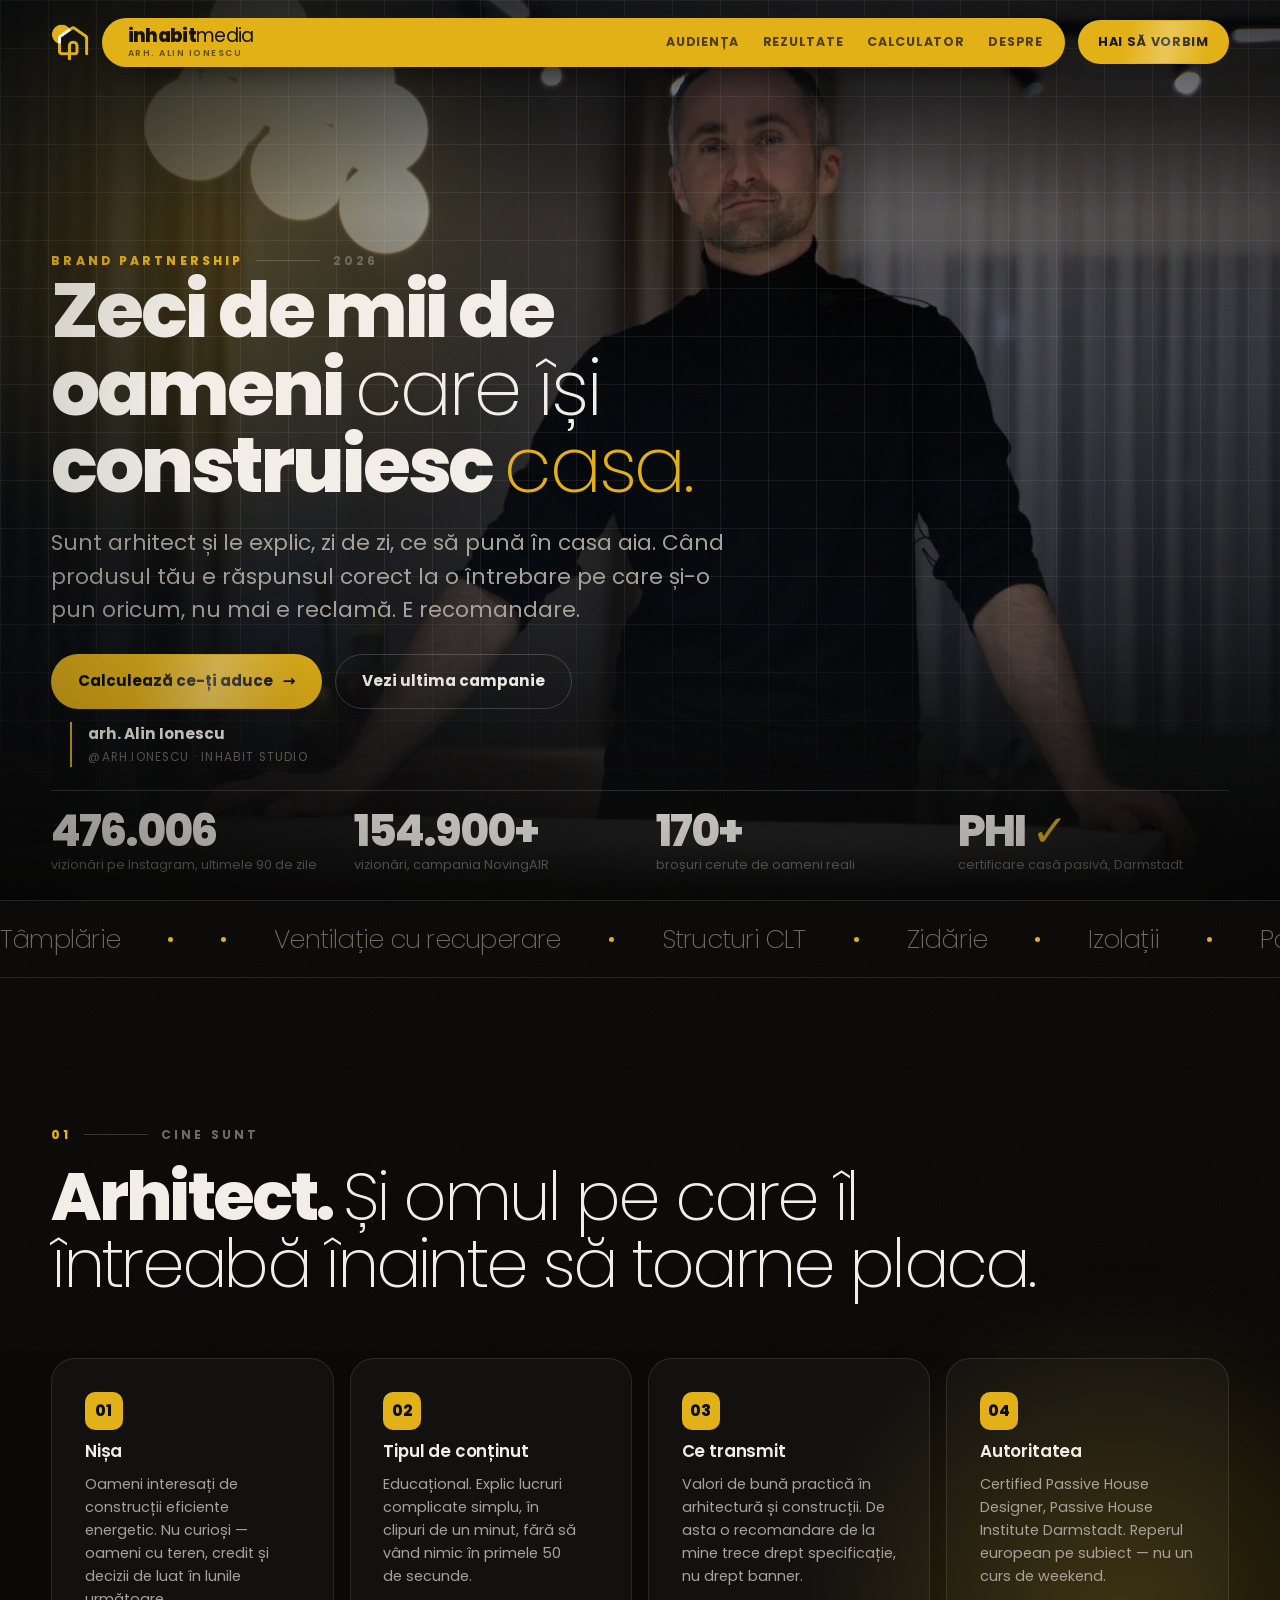
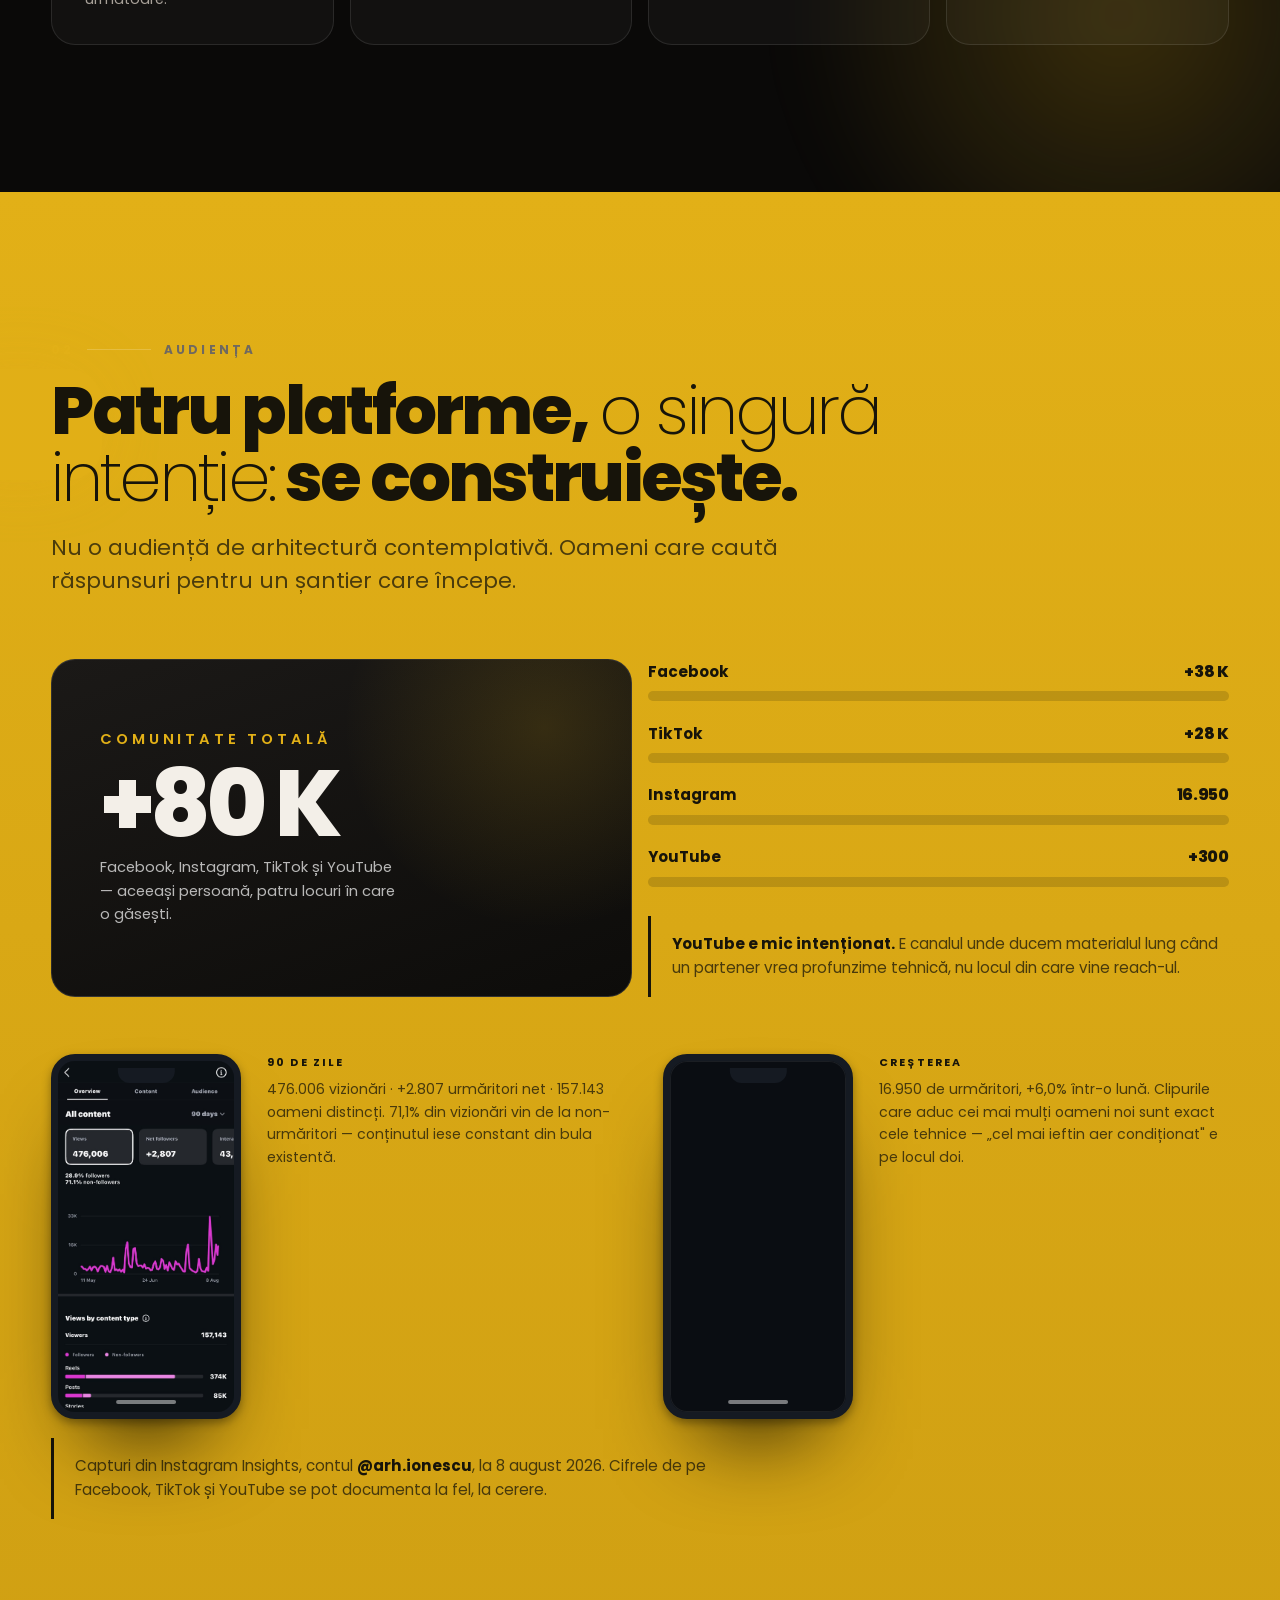
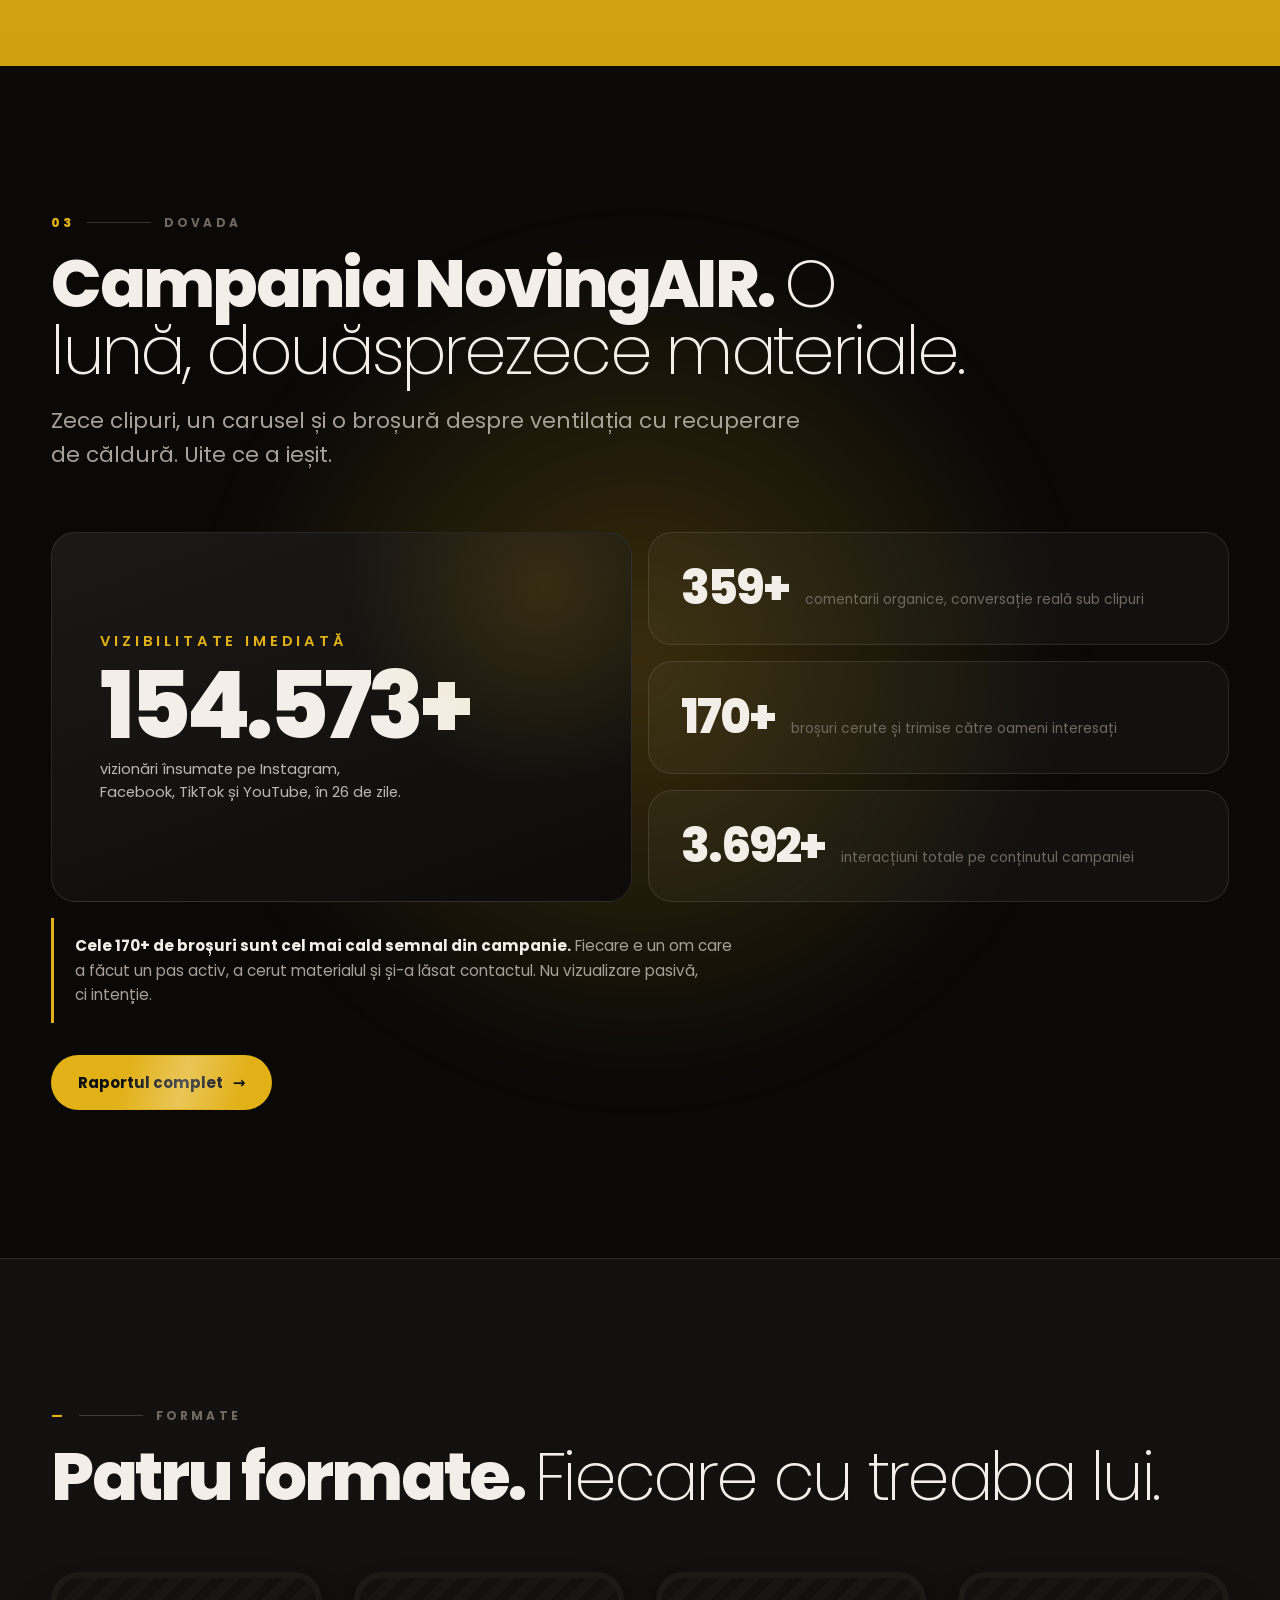
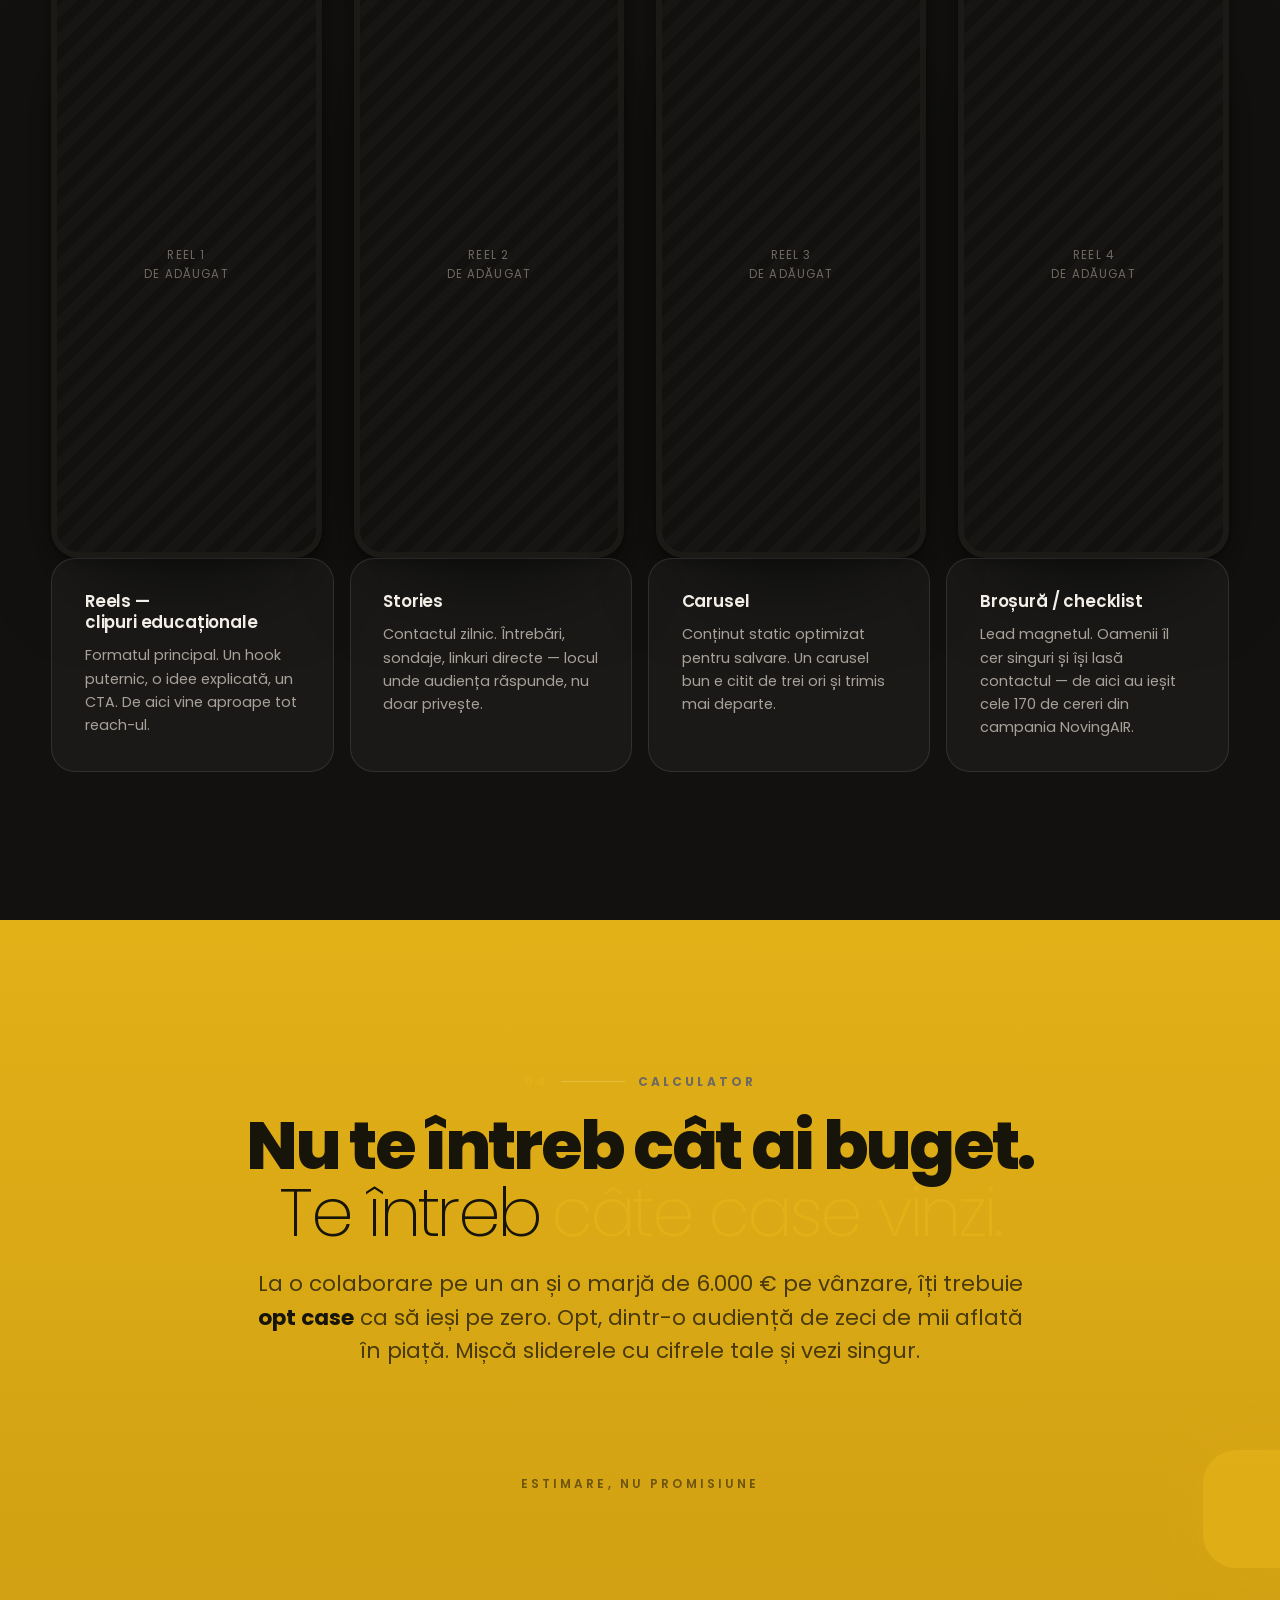
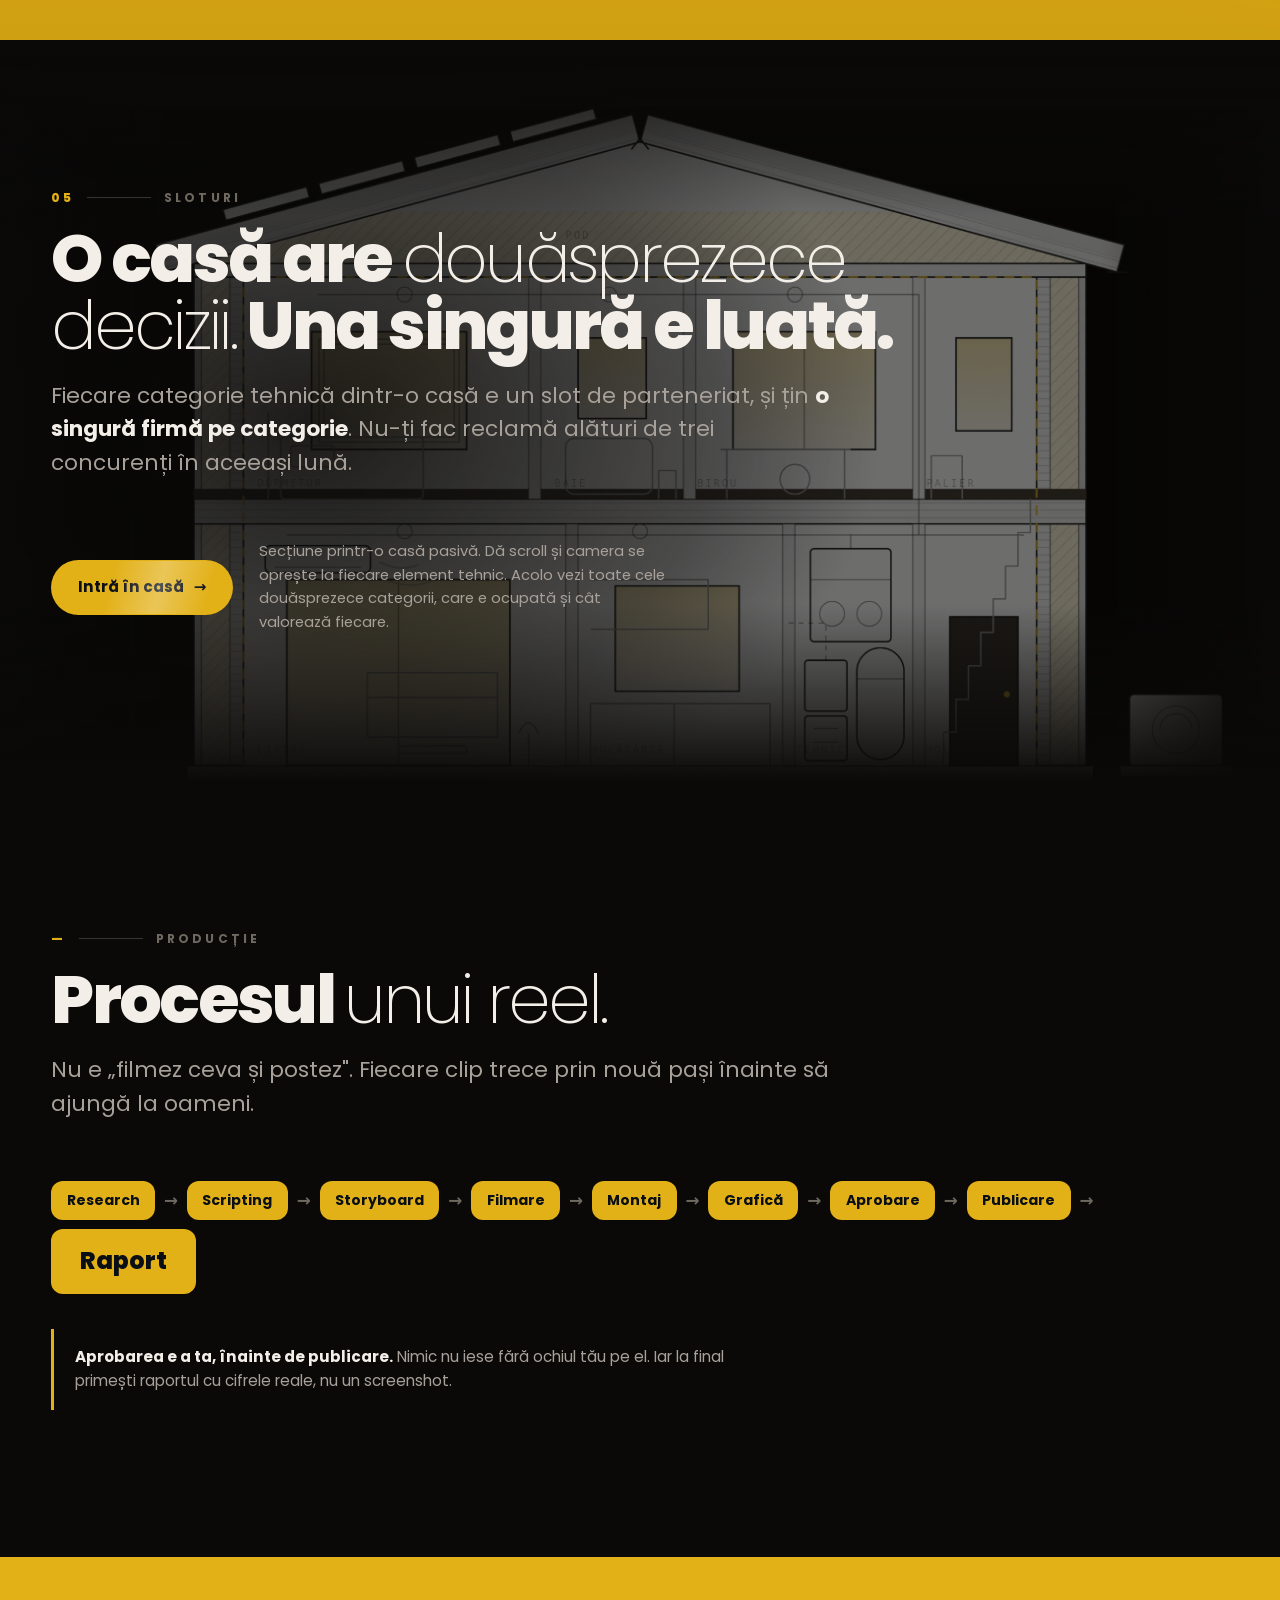
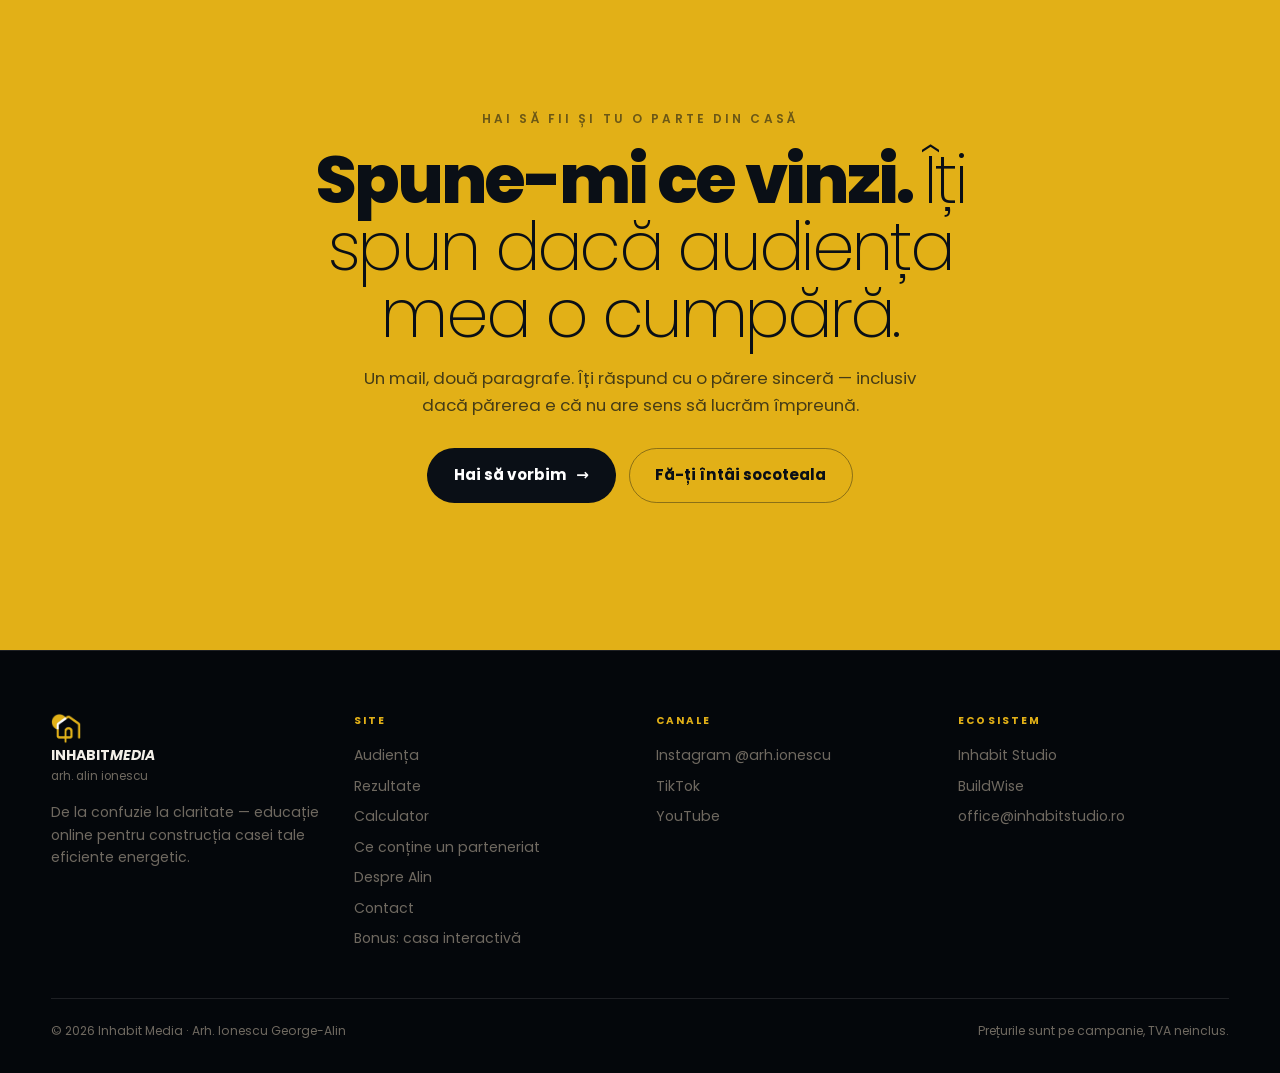
==== commit 7e3c6b08: "Telefon: toate grupurile care se repetă trec în bandă - Benzile se extind de la mockupuri/capturi/ci" ====
--- a/index.html
+++ b/index.html
@@ -15,7 +15,7 @@
 <link rel="preconnect" href="https://fonts.googleapis.com">
 <link rel="preconnect" href="https://fonts.gstatic.com" crossorigin>
 <link href="https://fonts.googleapis.com/css2?family=Poppins:wght@200;300;400;500;600;700;800&display=swap" rel="stylesheet">
-<link rel="stylesheet" href="assets/css/style.css?v=8">
+<link rel="stylesheet" href="assets/css/style.css?v=13">
 <script>document.documentElement.classList.remove('no-js');</script>
 </head>
 <body>
@@ -129,7 +129,7 @@
 
     <!-- Cifrele Instagram sunt citite din Insights, 08.08.2026 (vezi capturile
          din assets/img/proof/). Restul vin din raportul NovingAIR. -->
-    <div class="figures" data-reveal style="--d:340ms">
+    <div class="figures rail" data-drift="1" data-reveal style="--d:340ms">
       <div><b data-count="476006">0</b><span>vizionări pe Instagram, ultimele 90 de zile</span></div>
       <div><b data-count="154900" data-suffix="+">0</b><span>vizionări, campania NovingAIR</span></div>
       <div><b data-count="170" data-suffix="+">0</b><span>broșuri cerute de oameni reali</span></div>
@@ -140,7 +140,7 @@
 </section>
 
 <!-- ================= BANDA DE CATEGORII ================= -->
-<div class="marquee" aria-hidden="true">
+<div class="marquee" data-loop aria-hidden="true">
   <div class="marquee__track">
     <span>Tâmplărie<span></span></span><span>Ventilație cu recuperare</span><span>Structuri CLT</span>
     <span>Zidărie</span><span>Izolații</span><span>Pompe de căldură</span><span>Fotovoltaic</span>
@@ -160,7 +160,7 @@
       <h2 data-reveal style="--d:60ms">Arhitect. <span>Și omul pe care îl întreabă înainte să toarne placa.</span></h2>
     </div>
 
-    <div class="cards">
+    <div class="cards rail" data-drift="-1">
       <article class="card" data-reveal>
         <span class="card__n">01</span>
         <h4>Nișa</h4>
@@ -238,7 +238,7 @@
     <!-- Capturile din Instagram Insights, decupate de bara de status a
          telefonului. Sunt aici ca dovadă: orice cifră de mai sus se poate
          verifica în ele. De reînnoit când se schimbă perioada. -->
-    <div class="proof rail" data-reveal style="--d:140ms">
+    <div class="proof rail" data-drift="1" data-reveal style="--d:140ms">
       <figure class="proof__item">
         <div class="proof__shot"><img src="assets/img/proof/ig-overview-90z.jpg" alt="Instagram Insights, ultimele 90 de zile: 476.006 vizionări, +2.807 urmăritori net, 157.143 spectatori unici" width="946" height="1885" loading="lazy" decoding="async"></div>
         <figcaption>
@@ -284,7 +284,7 @@
         <b data-count="154900" data-suffix="+">0</b>
         <p>vizionări însumate pe Instagram, Facebook, TikTok și YouTube, în 26 de zile.</p>
       </div>
-      <div class="stat-grid rail" data-reveal style="--d:80ms">
+      <div class="stat-grid rail" data-drift="-1" data-reveal style="--d:80ms">
         <div class="stat"><b data-count="360" data-suffix="+">0</b><span>comentarii organice, conversație reală sub clipuri</span></div>
         <div class="stat"><b data-count="170" data-suffix="+">0</b><span>broșuri cerute și trimise către oameni interesați</span></div>
         <div class="stat"><b data-count="3700" data-suffix="+">0</b><span>interacțiuni totale pe conținutul campaniei</span></div>
@@ -313,14 +313,14 @@
 
     <!-- Mockup-uri de telefon. Pune assets/video/reel-1.mp4 … reel-4.mp4 și
          înlocuiește .phone__empty cu <video autoplay muted loop playsinline>. -->
-    <div class="phones rail" style="margin-bottom:clamp(2rem,1rem+3vw,3.5rem)" data-reveal>
+    <div class="phones rail" data-drift="1" style="margin-bottom:clamp(2rem,1rem+3vw,3.5rem)" data-reveal>
       <div class="phone"><div class="phone__empty">Reel 1<br>de adăugat</div></div>
       <div class="phone"><div class="phone__empty">Reel 2<br>de adăugat</div></div>
       <div class="phone"><div class="phone__empty">Reel 3<br>de adăugat</div></div>
       <div class="phone"><div class="phone__empty">Reel 4<br>de adăugat</div></div>
     </div>
 
-    <div class="cards">
+    <div class="cards rail" data-drift="-1">
       <article class="card" data-reveal>
         <h4>Reels — clipuri educaționale</h4>
         <p>Formatul principal. Un hook puternic, o idee explicată, un CTA.
@@ -367,11 +367,10 @@
   </div>
 </section>
 
-<!-- ================= 05 · SLOTURILE =================
-     Secțiunea unei case pasive stă ca banner pe tot fundalul, iar în locul
-     celor două butoane rămâne unul singur: intri în casă. Imaginea e randată
-     din SVG-ul din casa.html — dacă desenul se schimbă acolo, se regenerează
-     (comanda e în README). -->
+<!-- ================= 05 · CASA =================
+     Doar casa și un buton. Lista celor douăsprezece categorii a plecat în
+     casa.html: aici e invitația, acolo e inventarul. Imaginea e randată din
+     SVG-ul din casa.html — dacă desenul se schimbă, se regenerează (README). -->
 <section class="section section--casa">
   <div class="casa-bg" aria-hidden="true">
     <picture data-parallax="46">
@@ -391,29 +390,11 @@
       </p>
     </div>
 
-    <div class="slots">
-      <article class="slot slot--taken" data-reveal>
-        <span class="slot__k">Ocupat</span>
-        <h4>Ventilație cu recuperare</h4>
-        <p>NovingAIR — campanie livrată, raport public</p>
-      </article>
-      <article class="slot" data-reveal style="--i:1;--d:40ms"><span class="slot__k">Liber</span><h4>Tâmplărie / ferestre</h4><p>20.000 € valoare medie</p></article>
-      <article class="slot" data-reveal style="--i:2;--d:80ms"><span class="slot__k">Liber</span><h4>Structură CLT / lemn</h4><p>90.000 € valoare medie</p></article>
-      <article class="slot" data-reveal style="--i:3;--d:120ms"><span class="slot__k">Liber</span><h4>Zidărie / ceramică</h4><p>12.000 € valoare medie</p></article>
-      <article class="slot" data-reveal style="--i:4;--d:160ms"><span class="slot__k">Liber</span><h4>Izolație termică</h4><p>9.000 € valoare medie</p></article>
-      <article class="slot" data-reveal style="--i:5;--d:200ms"><span class="slot__k">Liber</span><h4>Izolație naturală</h4><p>14.000 € valoare medie</p></article>
-      <article class="slot" data-reveal style="--i:6;--d:240ms"><span class="slot__k">Liber</span><h4>Pompe de căldură</h4><p>15.000 € valoare medie</p></article>
-      <article class="slot" data-reveal style="--i:7;--d:280ms"><span class="slot__k">Liber</span><h4>Fotovoltaic + baterii</h4><p>18.000 € valoare medie</p></article>
-      <article class="slot" data-reveal style="--i:8;--d:320ms"><span class="slot__k">Liber</span><h4>Acoperiș / învelitori</h4><p>16.000 € valoare medie</p></article>
-      <article class="slot" data-reveal style="--i:9;--d:360ms"><span class="slot__k">Liber</span><h4>Etanșare / membrane</h4><p>4.500 € valoare medie</p></article>
-      <article class="slot" data-reveal style="--i:10;--d:400ms"><span class="slot__k">Liber</span><h4>Smart home</h4><p>7.000 € valoare medie</p></article>
-      <article class="slot" data-reveal style="--i:11;--d:440ms"><span class="slot__k">Liber</span><h4>Finisaje / pardoseli</h4><p>11.000 € valoare medie</p></article>
-    </div>
-
     <div class="casa-cta" data-reveal>
       <a class="btn btn--primary" href="casa.html">Intră în casă <span class="btn__a">→</span></a>
-      <p>Secțiune printr-o casă pasivă. Dă scroll și camera se oprește la
-        fiecare element tehnic — adică la fiecare categorie liberă de mai sus.</p>
+      <p>Secțiune printr-o casă pasivă. Dă scroll și camera se oprește la fiecare
+        element tehnic. Acolo vezi toate cele douăsprezece categorii, care e
+        ocupată și cât valorează fiecare.</p>
     </div>
   </div>
 </section>
@@ -517,6 +498,6 @@
 </footer>
 
 <script src="assets/js/loader.js?v=2" defer></script>
-<script src="assets/js/main.js?v=6" defer></script>
+<script src="assets/js/main.js?v=7" defer></script>
 </body>
 </html>
--- a/assets/css/style.css
+++ b/assets/css/style.css
@@ -318,7 +318,7 @@
   pointer-events: none;
   animation: sweep 7s ease-in-out infinite;
 }
-.btn--primary:hover::after { animation-play-state: paused; }
+.btn--primary:hover::after, .btn--primary:active::after { animation-play-state: paused; }
 /* pe secțiunea galbenă butonul e negru, deci luciul se închide la rândul lui */
 .section--lit .btn--primary::after {
   background-image: linear-gradient(105deg, transparent 40%, rgba(226, 176, 23, .22) 50%, transparent 60%);
@@ -1086,7 +1086,7 @@
   animation: sweep 9s ease-in-out infinite;
   animation-delay: calc(var(--i, 0) * 620ms);
 }
-.slot:hover::after { animation-play-state: paused; }
+.slot:hover::after, .slot:active::after { animation-play-state: paused; }
 @keyframes sweep {
   0%, 62%, 100% { background-position: 180% 0; }
   84%           { background-position: -80% 0; }
@@ -1095,7 +1095,10 @@
 /* banda care se derulează — categoriile, ca un generic de film */
 .marquee { overflow: hidden; position: relative; padding-block: 1.1rem; border-block: 1px solid var(--line); }
 .marquee__track { display: flex; gap: 3rem; width: max-content; animation: slide 42s linear infinite; }
-.marquee:hover .marquee__track { animation-play-state: paused; }
+/* Se oprește și la deget, nu doar la cursor: pe telefon nu există hover, iar o
+   bandă care nu se oprește e o bandă din care nu poți citi. */
+.marquee:hover .marquee__track,
+.marquee.is-held .marquee__track { animation-play-state: paused; }
 .marquee span {
   font-size: clamp(1rem, .8rem + 1vw, 1.6rem); font-weight: 200; letter-spacing: -.03em;
   color: var(--ink-3); white-space: nowrap; display: flex; align-items: center; gap: 3rem;
@@ -1122,22 +1125,46 @@
 /* ---------- Secțiunea cu casa în fundal ----------
    Desenul e alb pe fond deschis, deci peste noapte intră la opacitate mică și
    cu un scrim peste el: rămâne citibil ca imagine, dar nu fură din sloturi. */
-.section--casa { position: relative; isolation: isolate; overflow: hidden; }
+/* De când lista celor douăsprezece a plecat în casa.html, secțiunea are doar
+   titlu și un buton — și s-a strâns atât de mult încât desenul din spate abia
+   se mai vedea. Acum casa e subiectul, nu fundalul: îi dăm înălțime cât să
+   încapă întreagă și o lăsăm mai în față. */
+.section--casa {
+  position: relative; isolation: isolate; overflow: hidden;
+  min-height: min(72svh, 620px);
+  display: grid; align-content: center;
+}
 /* Desenul nu e decupat cu `cover` — la înălțimea secțiunii asta i-ar tăia
    ambele capete ale casei. Intră ca bandă pe toată lățimea, la proporția lui,
    centrat vertical: se citește ca banner, nu ca textură. */
+/* Pe ecran lat desenul intră întreg, scalat după înălțimea secțiunii: e o
+   secțiune printr-o casă, iar o secțiune tăiată de rama ecranului nu mai spune
+   nimic. `height` peste 100% lasă rezerva din care trage parallaxul. */
 .casa-bg { position: absolute; inset: 0; z-index: -2; display: grid; place-items: center; }
-.casa-bg picture { display: block; width: 108%; }
+.casa-bg picture { display: block; width: 100%; height: 116%; }
 .casa-bg img {
-  width: 100%; height: auto; max-width: none;
-  opacity: .5; filter: grayscale(.2) contrast(1.06);
+  width: 100%; height: 100%; max-width: none; object-fit: contain;
+  opacity: .62; filter: grayscale(.15) contrast(1.06);
   mask-image: linear-gradient(90deg, transparent 0%, #000 14%, #000 86%, transparent 100%);
   -webkit-mask-image: linear-gradient(90deg, transparent 0%, #000 14%, #000 86%, transparent 100%);
 }
 .casa-bg__scrim {
   position: absolute; inset: 0; z-index: -1;
+  /* Două straturi. Primul topește desenul în secțiunile vecine, sus și jos.
+     Al doilea e o pată închisă fix sub blocul de text: casa are voie să se
+     vadă, dar nu peste cuvinte — desenul e linie subțire albă și taie exact
+     prin literele albe dacă îl lași liber. */
   background:
-    linear-gradient(180deg, var(--bg) 0%, rgba(10, 9, 8, .55) 30%, rgba(10, 9, 8, .55) 70%, var(--bg) 100%);
+    linear-gradient(180deg, var(--bg) 0%, rgba(10, 9, 8, .34) 24%, rgba(10, 9, 8, .34) 76%, var(--bg) 100%),
+    radial-gradient(ellipse 52% 66% at 24% 52%, rgba(10, 9, 8, .82) 0%, rgba(10, 9, 8, .34) 62%, transparent 86%);
+}
+@media (max-width: 720px) {
+  /* pe telefon textul ocupă toată lățimea, deci pata se mută pe centru */
+  .casa-bg__scrim {
+    background:
+      linear-gradient(180deg, var(--bg) 0%, rgba(10, 9, 8, .3) 18%, rgba(10, 9, 8, .3) 82%, var(--bg) 100%),
+      radial-gradient(ellipse 96% 58% at 50% 54%, rgba(10, 9, 8, .9) 0%, rgba(10, 9, 8, .58) 60%, transparent 88%);
+  }
 }
 /* peste desen cardurile trebuie să fie opace, altfel liniile trec prin ele */
 .section--casa .slot { background: rgba(16, 14, 12, .88); backdrop-filter: blur(3px); }
@@ -1316,20 +1343,50 @@
     flex: 0 0 min(76%, 300px);
     scroll-snap-align: start;
   }
+  /* Benzile care se mișcă singure n-au voie să aibă snap: snapul trage
+     înapoi la fiecare pixel împins de derivă și banda tremură pe loc. */
+  .rail[data-drift] { scroll-snap-type: none; }
+
+  /* Pe telefon nu are rost întreg: la lățimea asta ar fi o dungă de 4 cm.
+     Îl lăsăm să iasă mult peste margini și să se vadă mijlocul casei, mare. */
+  .casa-bg picture { width: 250%; height: auto; }
+  .casa-bg img { height: auto; object-fit: fill; }
+  .section--casa { min-height: min(66svh, 560px); }
+
+  /* fâșia de cifre din hero intră și ea în bandă */
+  .figures.rail {
+    border-top: 1px solid var(--line-2);
+    padding-top: 1rem;
+  }
+  .figures.rail > * { flex: 0 0 min(58%, 210px); }
   /* ultimul element are nevoie de aer în dreapta ca să poată ajunge la snap */
   .rail::after { content: ""; flex: 0 0 calc(var(--gutter) - .8rem); }
 
   /* mockupurile sunt mai înguste: patru ecrane de telefon unul sub altul
      mâncau două ecrane și jumătate de derulat, degeaba */
   .phones.rail > * { flex: 0 0 min(52%, 200px); }
+  .phones.rail { align-items: center; }
 
   /* cifrele mari au nevoie de ceva mai multă lățime decât restul, altfel
      eticheta de sub ele se rupe în coloane de două cuvinte */
   .stat-grid.rail > * { flex: 0 0 min(82%, 330px); }
 
-  /* capturile din Insights: telefonul și explicația rămân una lângă alta */
-  .proof.rail > * { flex: 0 0 min(80%, 320px); grid-template-columns: 1fr; }
-  .proof.rail .proof__shot { max-width: 190px; }
+  /* Capturile din Insights: telefonul deasupra, explicația dedesubt, ambele
+     pe mijlocul cardului. Lipit de marginea din stânga, telefonul arăta a
+     listă tăiată; centrat arată a obiect așezat. */
+  .proof.rail > * {
+    flex: 0 0 min(82%, 330px);
+    grid-template-columns: 1fr;
+    justify-items: center; text-align: center;
+  }
+  .proof.rail .proof__shot { max-width: 172px; width: 100%; margin-inline: auto; }
+  .proof.rail figcaption { justify-items: center; }
+
+  /* Cardurile cu text intră și ele în bandă — erau exact blocurile suprapuse
+     din care pagina ieșea cascadă. Sunt mai late decât cifrele: sub 82% textul
+     s-ar rupe în coloane de câte două cuvinte. */
+  .cards.rail > *, .plans.rail > *, .topics.rail > * { flex: 0 0 min(82%, 330px); }
+  .cards.rail > *, .plans.rail > * { height: auto; }
 
   /* Sloturile rămân verticale, dar pe două coloane: douăsprezece carduri într-o
      singură coloană sunt o listă, pe două sunt un tablou — și exact asta
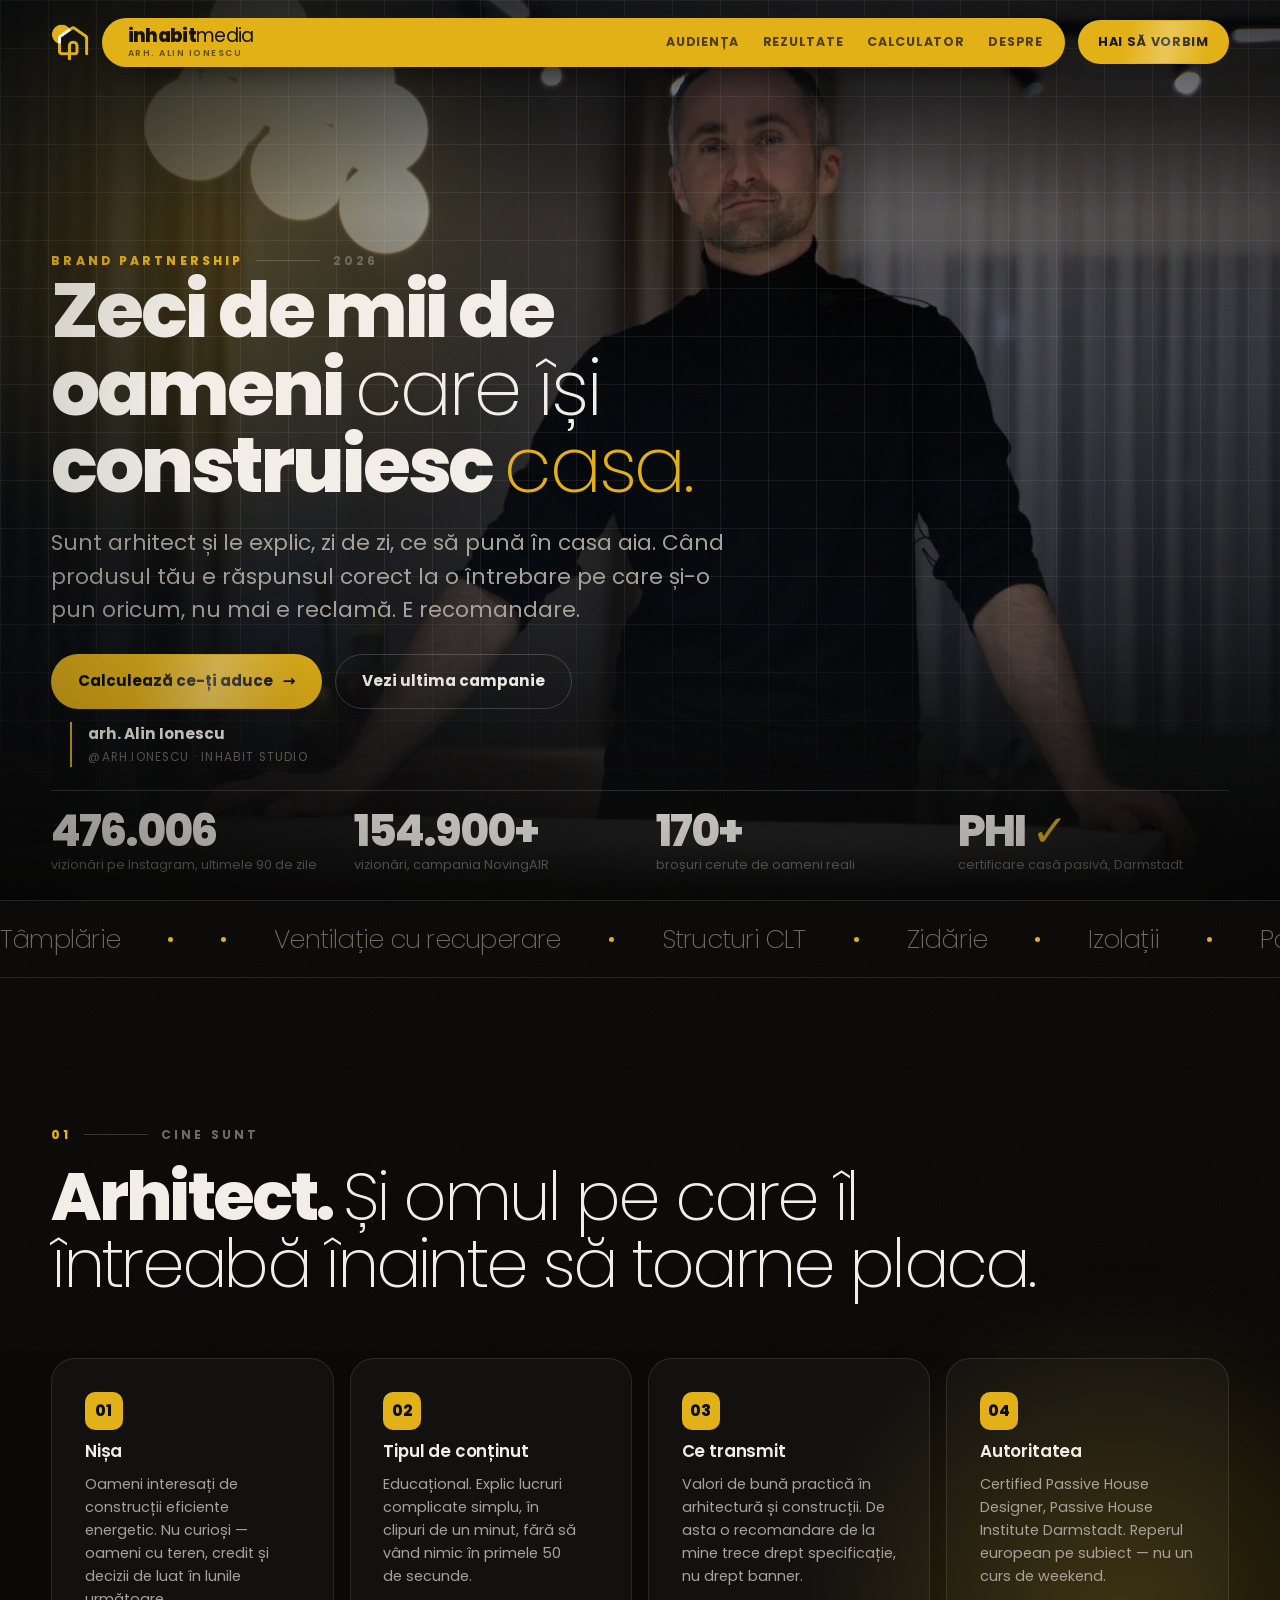
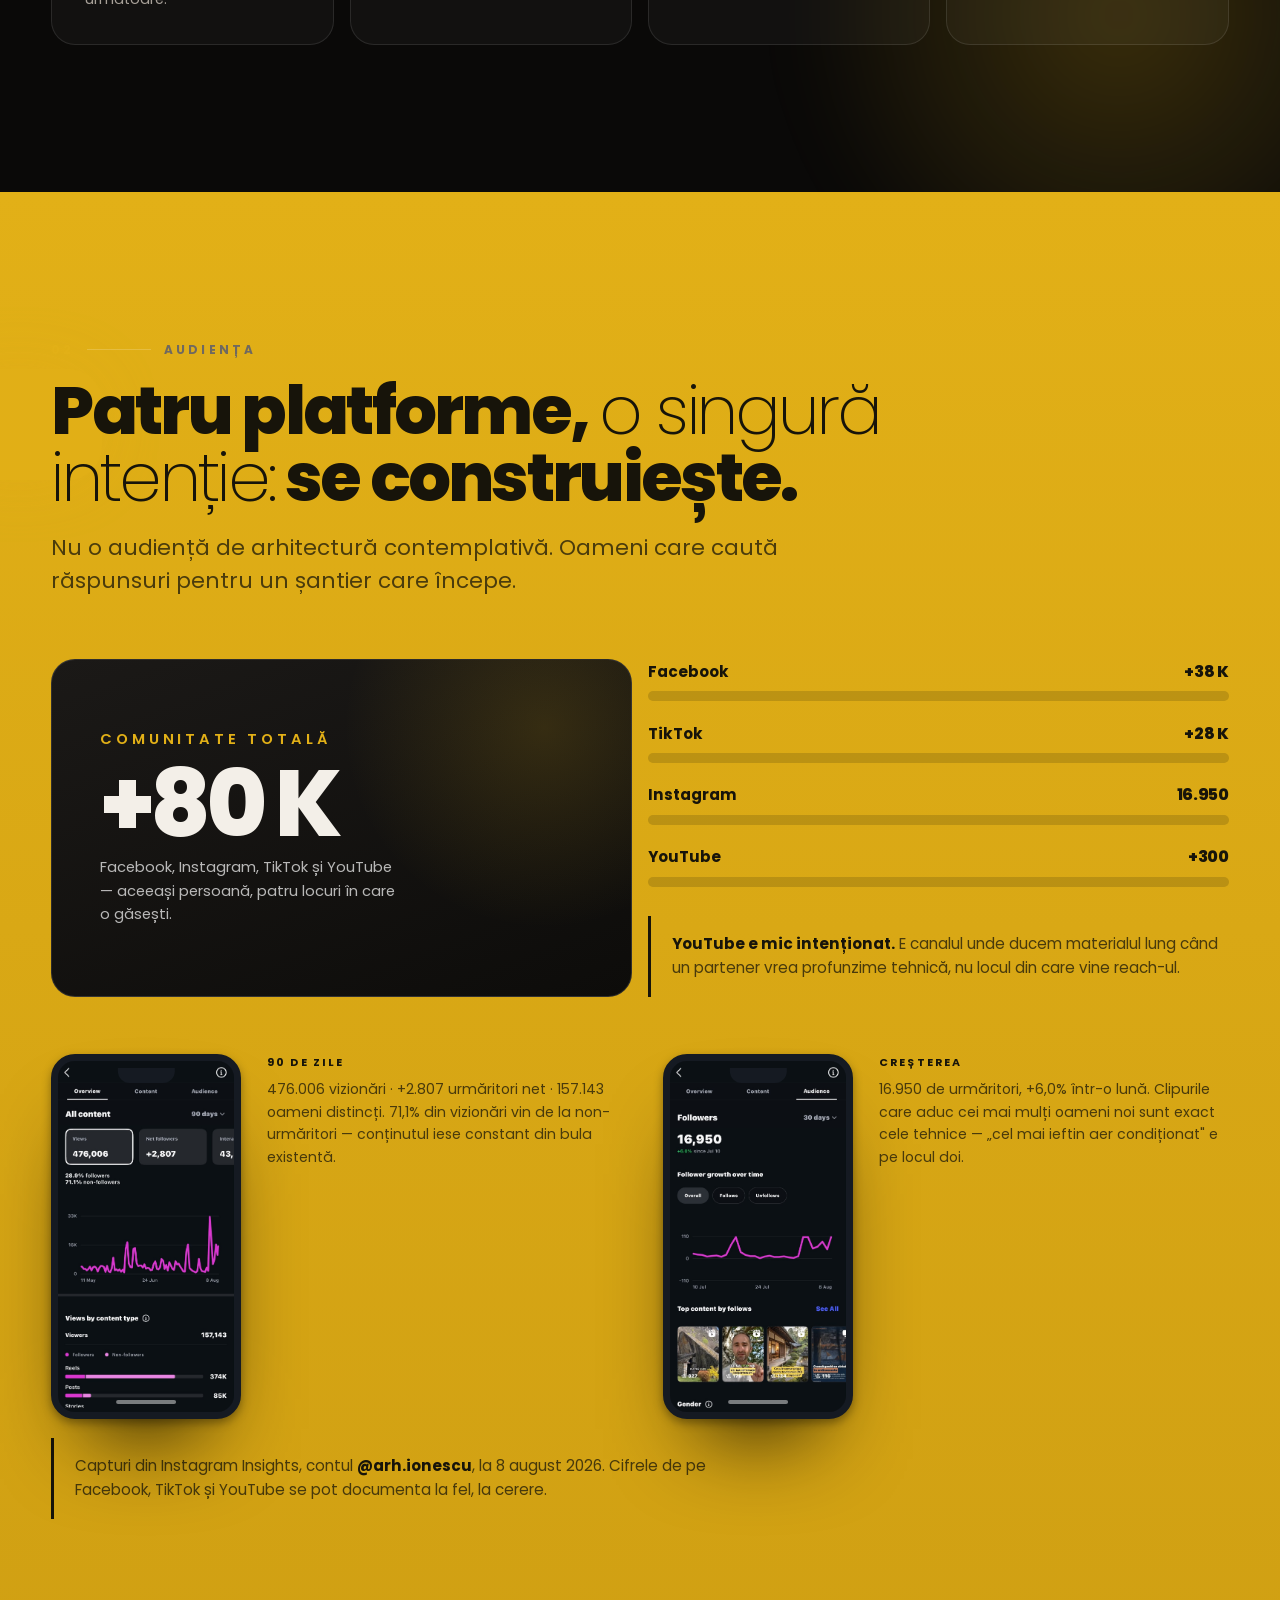
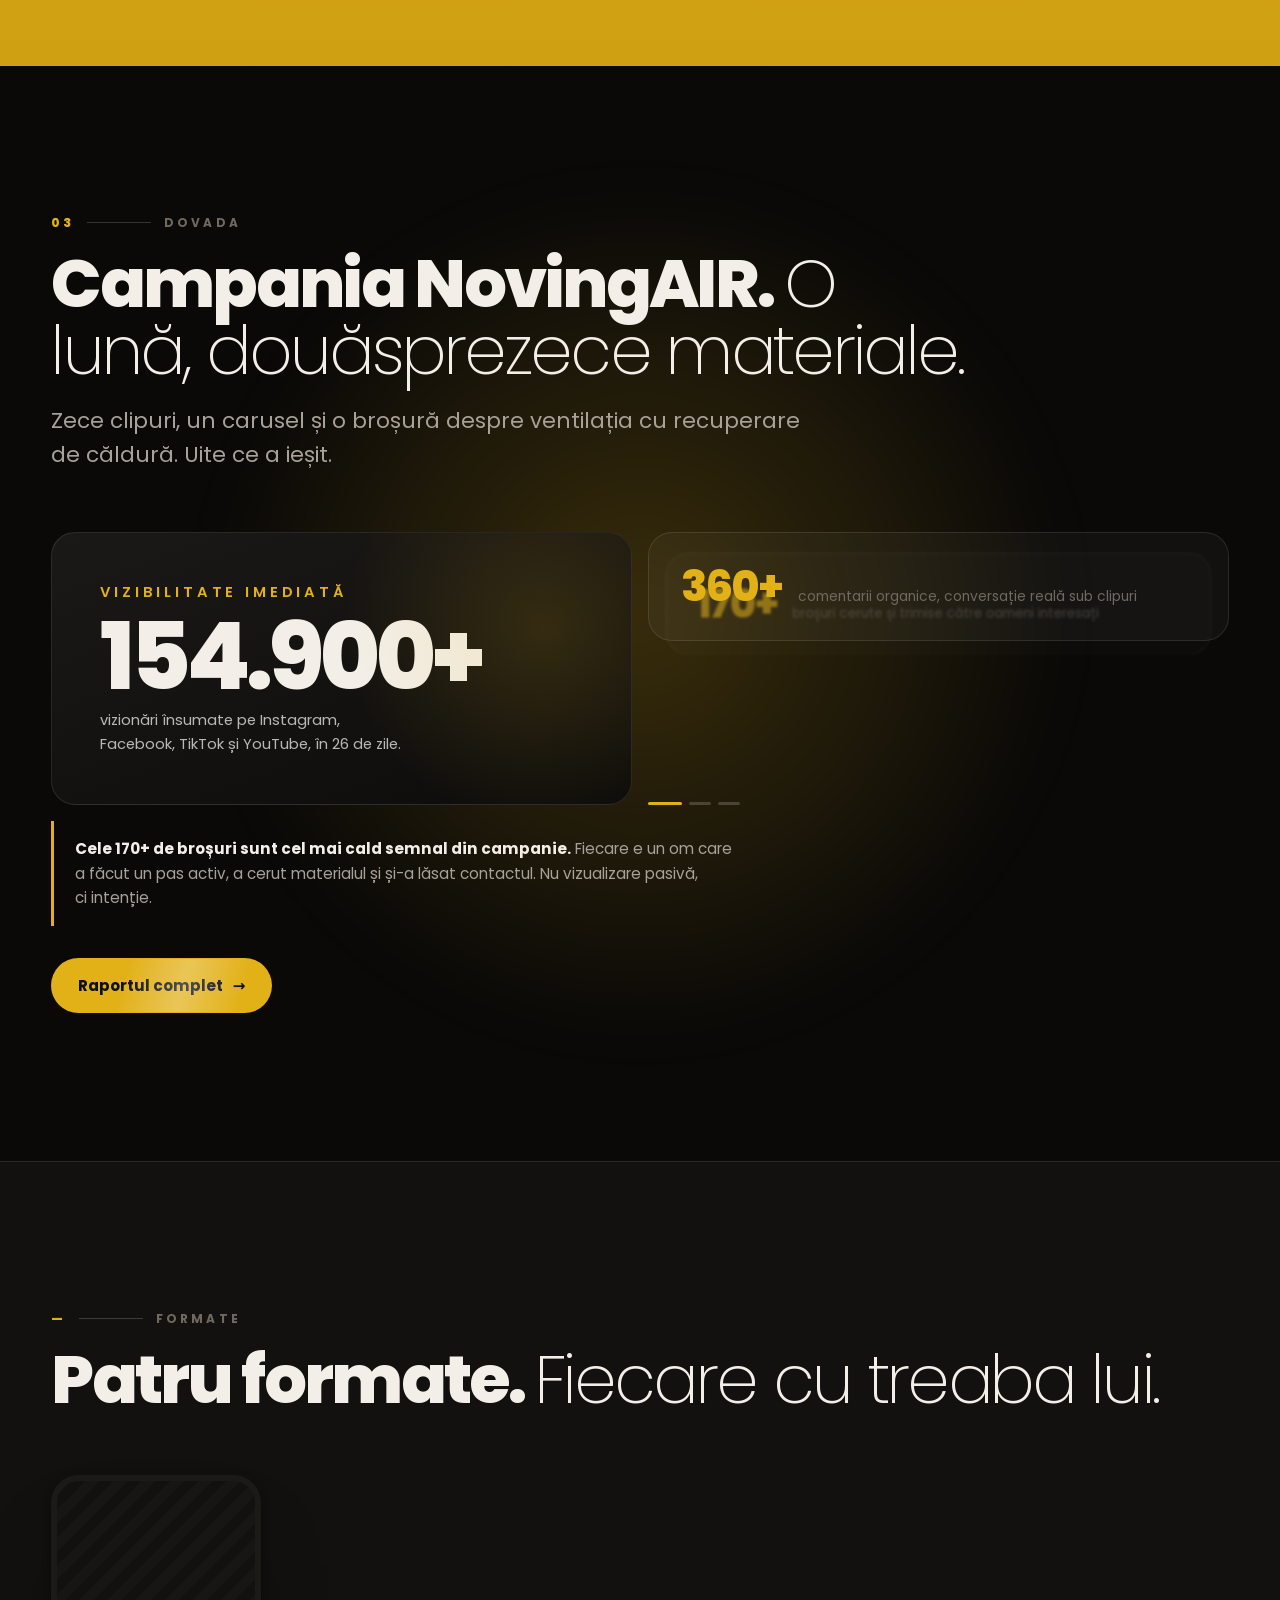
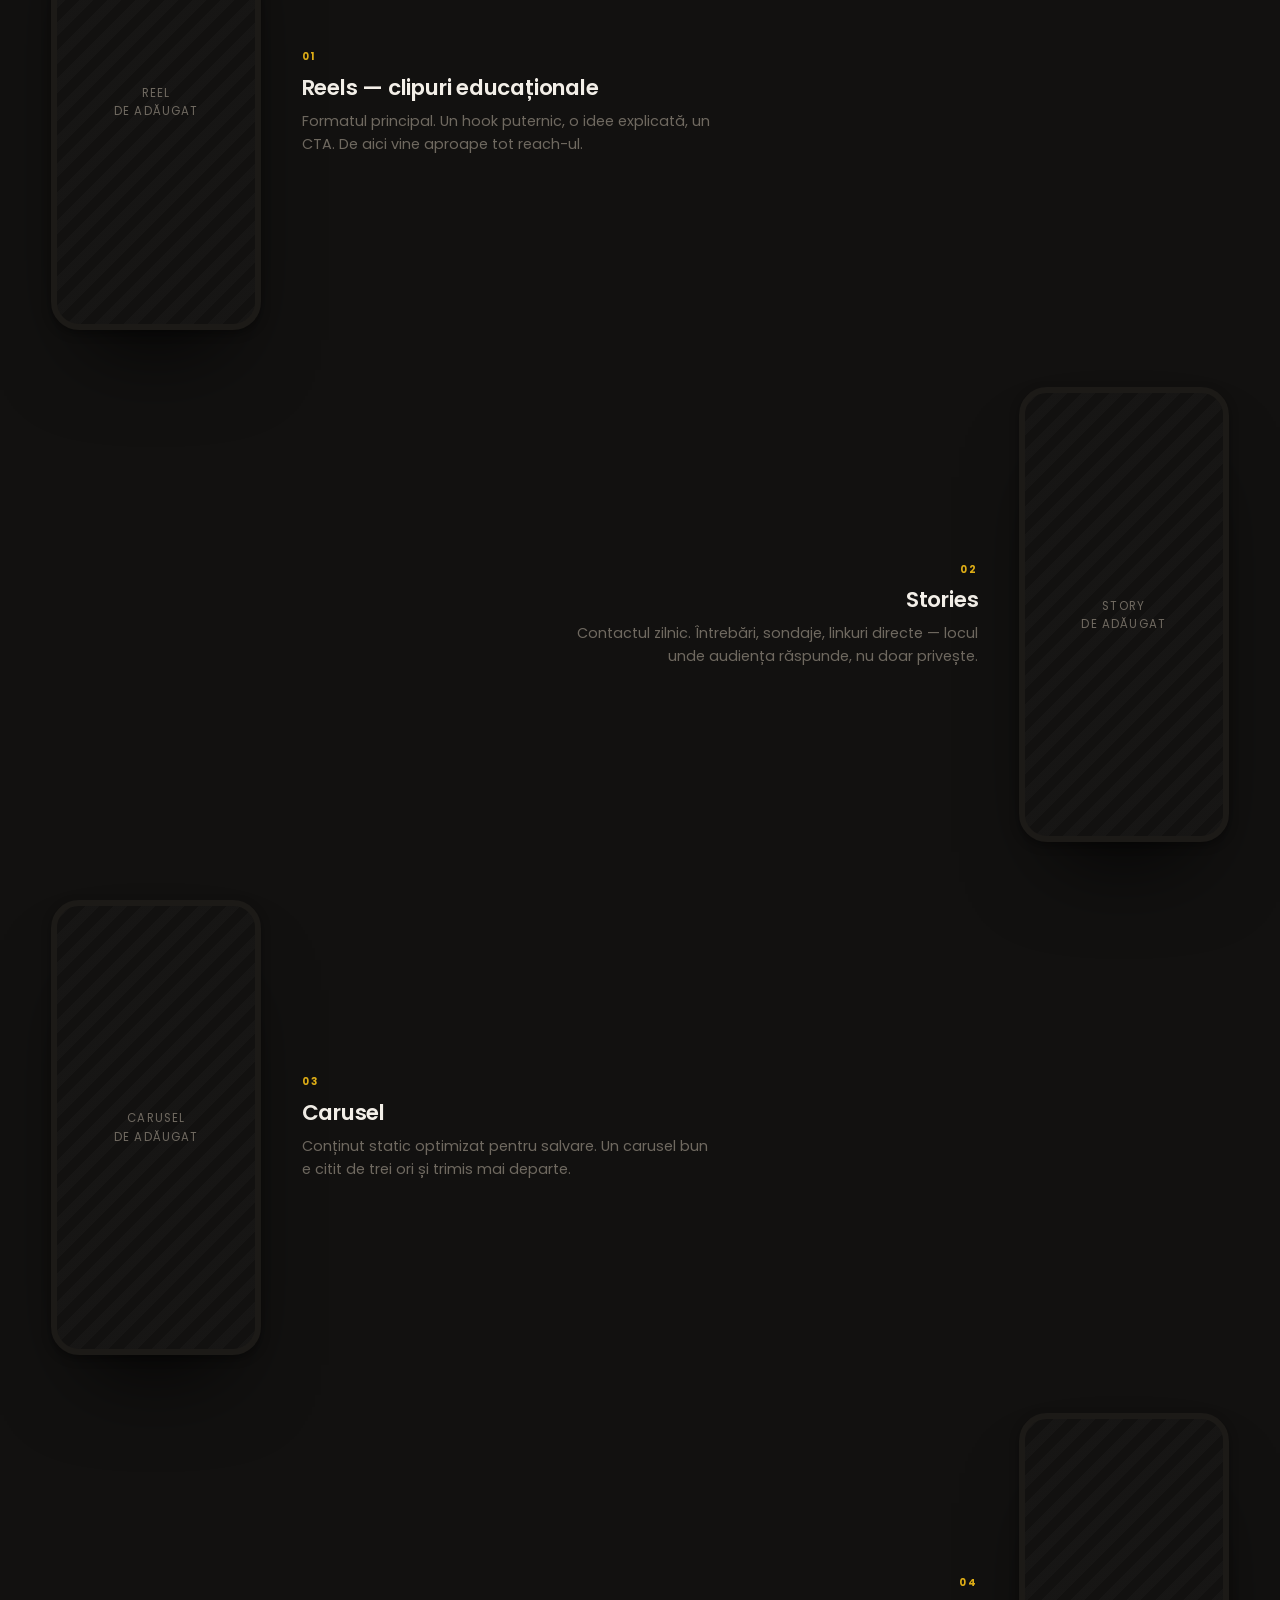
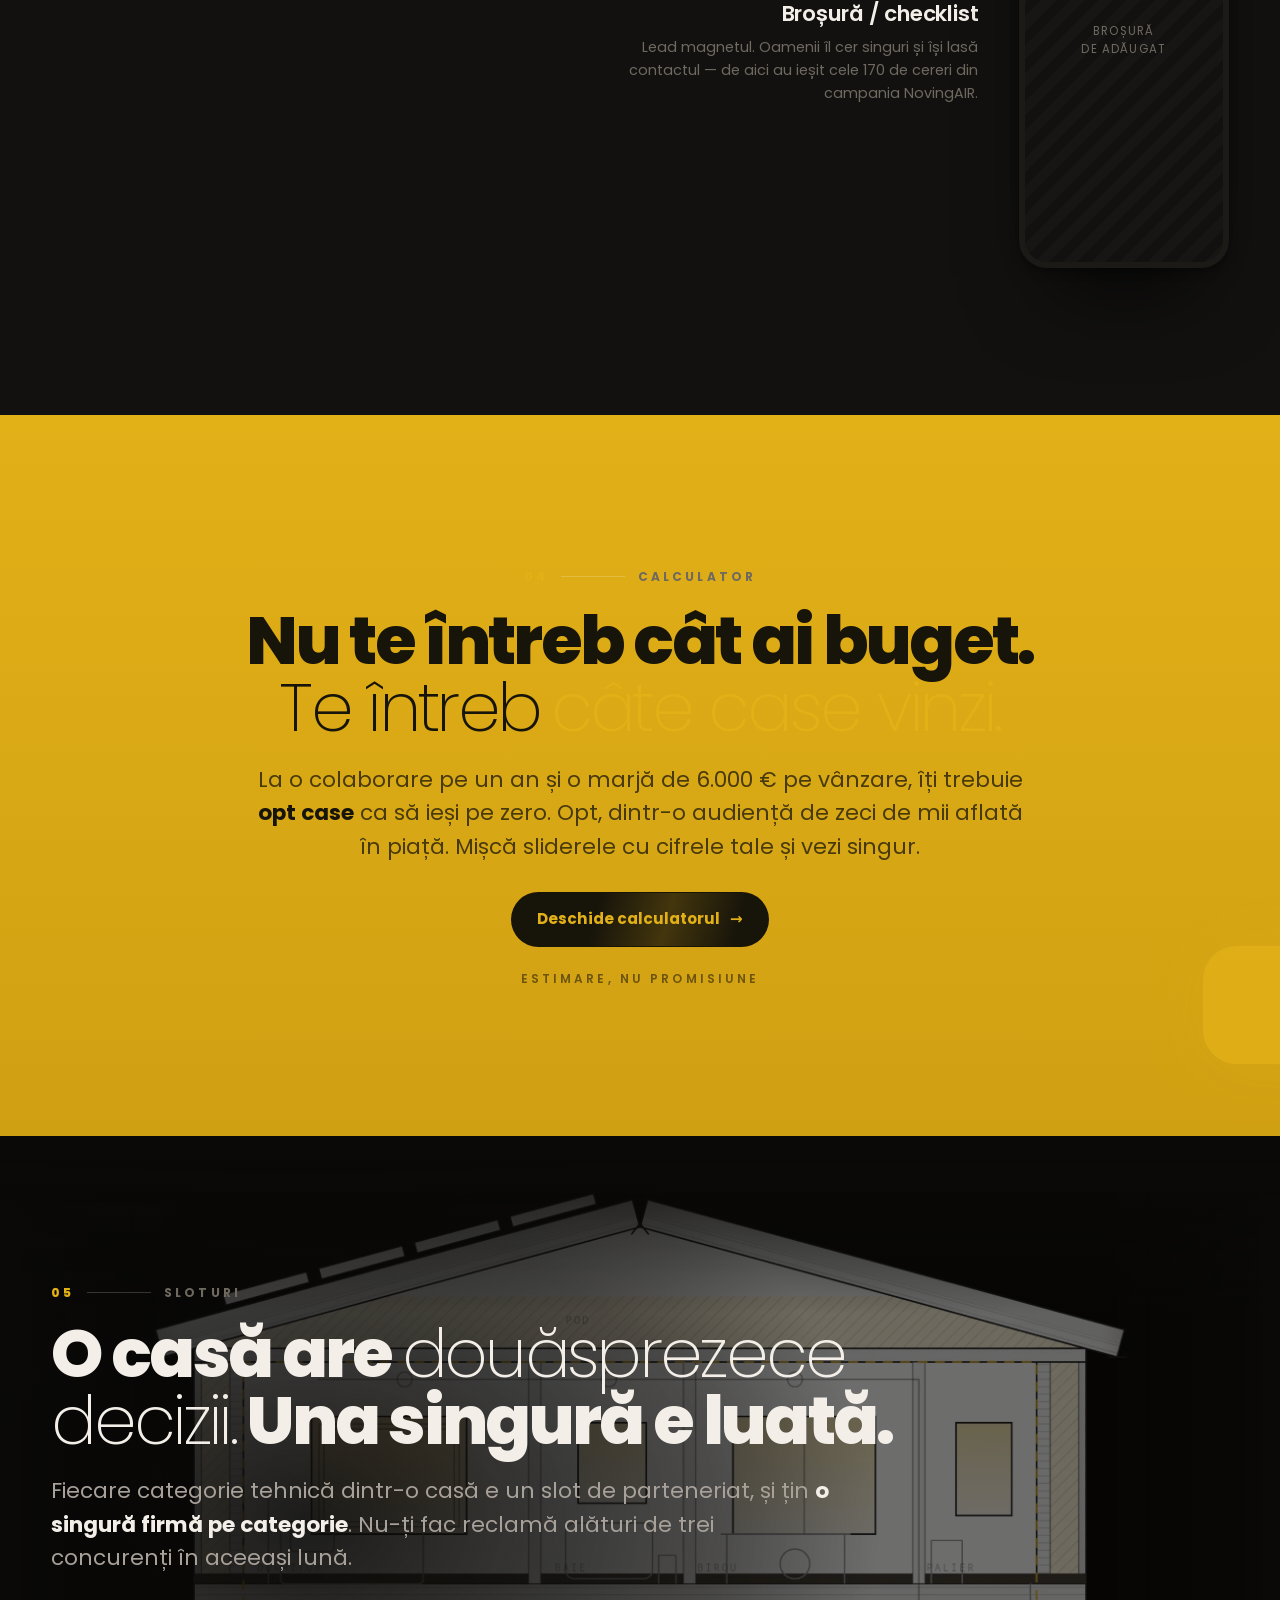
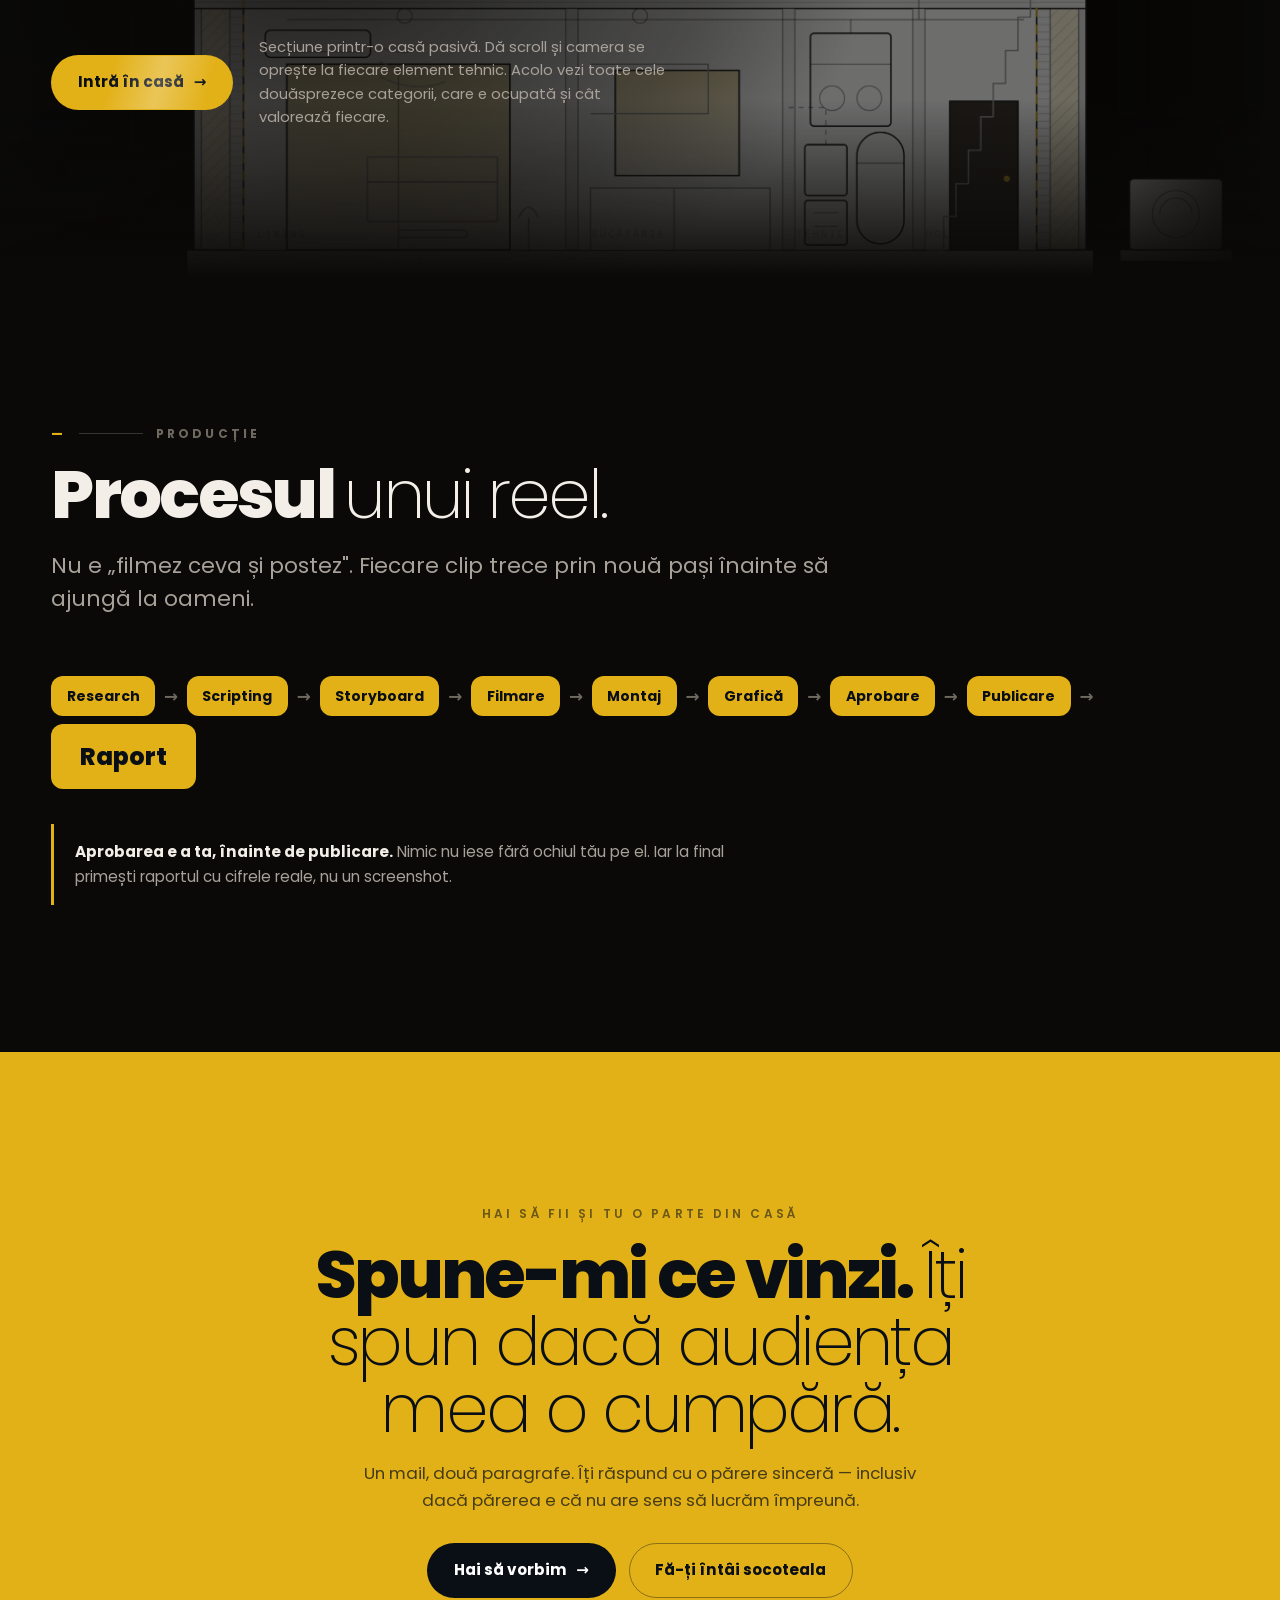
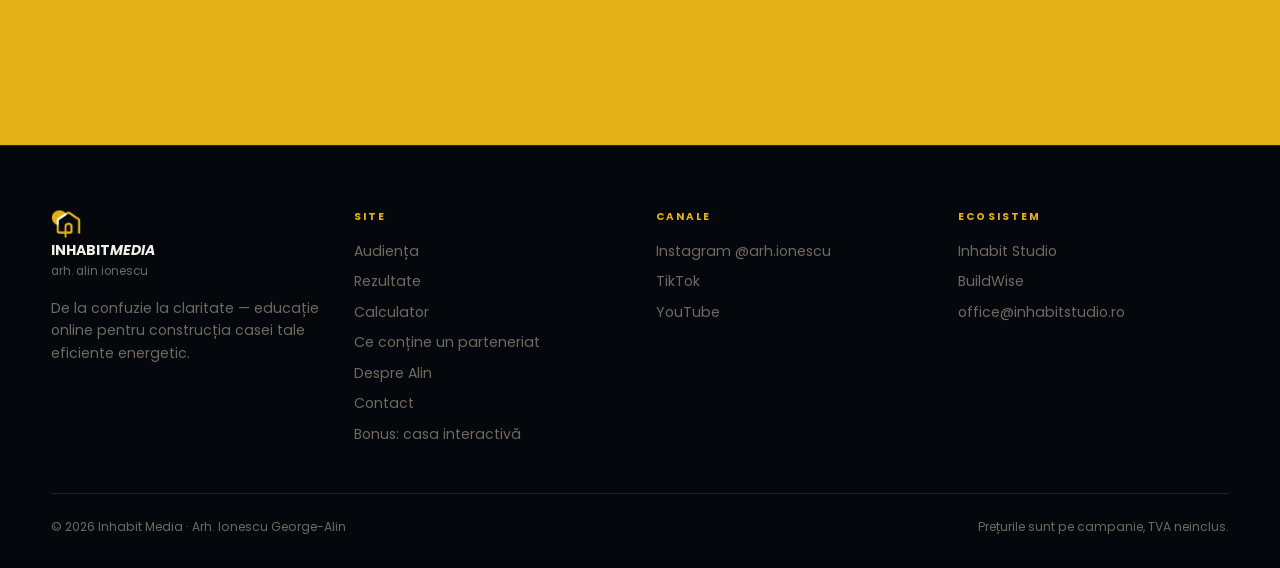
==== commit 0629de34: "Teanc de cărți la NovingAIR, formate pe perechi, bucle care se închid Bucle: - Reluarea benzilor se " ====
--- a/index.html
+++ b/index.html
@@ -15,7 +15,7 @@
 <link rel="preconnect" href="https://fonts.googleapis.com">
 <link rel="preconnect" href="https://fonts.gstatic.com" crossorigin>
 <link href="https://fonts.googleapis.com/css2?family=Poppins:wght@200;300;400;500;600;700;800&display=swap" rel="stylesheet">
-<link rel="stylesheet" href="assets/css/style.css?v=13">
+<link rel="stylesheet" href="assets/css/style.css?v=16">
 <script>document.documentElement.classList.remove('no-js');</script>
 </head>
 <body>
@@ -160,7 +160,7 @@
       <h2 data-reveal style="--d:60ms">Arhitect. <span>Și omul pe care îl întreabă înainte să toarne placa.</span></h2>
     </div>
 
-    <div class="cards rail" data-drift="-1">
+    <div class="cards rail" data-drift="1">
       <article class="card" data-reveal>
         <span class="card__n">01</span>
         <h4>Nișa</h4>
@@ -238,7 +238,7 @@
     <!-- Capturile din Instagram Insights, decupate de bara de status a
          telefonului. Sunt aici ca dovadă: orice cifră de mai sus se poate
          verifica în ele. De reînnoit când se schimbă perioada. -->
-    <div class="proof rail" data-drift="1" data-reveal style="--d:140ms">
+    <div class="proof rail" data-drift="-1" data-reveal style="--d:140ms">
       <figure class="proof__item">
         <div class="proof__shot"><img src="assets/img/proof/ig-overview-90z.jpg" alt="Instagram Insights, ultimele 90 de zile: 476.006 vizionări, +2.807 urmăritori net, 157.143 spectatori unici" width="946" height="1885" loading="lazy" decoding="async"></div>
         <figcaption>
@@ -284,10 +284,15 @@
         <b data-count="154900" data-suffix="+">0</b>
         <p>vizionări însumate pe Instagram, Facebook, TikTok și YouTube, în 26 de zile.</p>
       </div>
-      <div class="stat-grid rail" data-drift="-1" data-reveal style="--d:80ms">
-        <div class="stat"><b data-count="360" data-suffix="+">0</b><span>comentarii organice, conversație reală sub clipuri</span></div>
-        <div class="stat"><b data-count="170" data-suffix="+">0</b><span>broșuri cerute și trimise către oameni interesați</span></div>
-        <div class="stat"><b data-count="3700" data-suffix="+">0</b><span>interacțiuni totale pe conținutul campaniei</span></div>
+      <!-- Teanc de cărți: cifrele campaniei stau una peste alta, iar la fiecare
+           patru secunde cea din față trece în spate. Ocupă locul uneia singure
+           și obligă ochiul să aștepte următoarea. Fără JS rămân stivuite și
+           vizibile — .deck le desface în listă simplă. -->
+      <div class="deck" data-deck data-reveal style="--d:80ms">
+        <div class="deck__card"><b data-count="360" data-suffix="+">0</b><span>comentarii organice, conversație reală sub clipuri</span></div>
+        <div class="deck__card"><b data-count="170" data-suffix="+">0</b><span>broșuri cerute și trimise către oameni interesați</span></div>
+        <div class="deck__card"><b data-count="3700" data-suffix="+">0</b><span>interacțiuni totale pe conținutul campaniei</span></div>
+        <div class="deck__dots" aria-hidden="true"></div>
       </div>
     </div>
 
@@ -311,35 +316,50 @@
       <h2 data-reveal style="--d:60ms">Patru formate. <span>Fiecare cu treaba lui.</span></h2>
     </div>
 
-    <!-- Mockup-uri de telefon. Pune assets/video/reel-1.mp4 … reel-4.mp4 și
-         înlocuiește .phone__empty cu <video autoplay muted loop playsinline>. -->
-    <div class="phones rail" data-drift="1" style="margin-bottom:clamp(2rem,1rem+3vw,3.5rem)" data-reveal>
-      <div class="phone"><div class="phone__empty">Reel 1<br>de adăugat</div></div>
-      <div class="phone"><div class="phone__empty">Reel 2<br>de adăugat</div></div>
-      <div class="phone"><div class="phone__empty">Reel 3<br>de adăugat</div></div>
-      <div class="phone"><div class="phone__empty">Reel 4<br>de adăugat</div></div>
-    </div>
-
-    <div class="cards rail" data-drift="-1">
-      <article class="card" data-reveal>
-        <h4>Reels — clipuri educaționale</h4>
-        <p>Formatul principal. Un hook puternic, o idee explicată, un CTA.
-          De aici vine aproape tot reach-ul.</p>
-      </article>
-      <article class="card" data-reveal style="--d:70ms">
-        <h4>Stories</h4>
-        <p>Contactul zilnic. Întrebări, sondaje, linkuri directe — locul unde
-          audiența răspunde, nu doar privește.</p>
-      </article>
-      <article class="card" data-reveal style="--d:140ms">
-        <h4>Carusel</h4>
-        <p>Conținut static optimizat pentru salvare. Un carusel bun e citit
-          de trei ori și trimis mai departe.</p>
-      </article>
-      <article class="card" data-reveal style="--d:210ms">
-        <h4>Broșură / checklist</h4>
-        <p>Lead magnetul. Oamenii îl cer singuri și își lasă contactul — de
-          aici au ieșit cele 170 de cereri din campania NovingAIR.</p>
+    <!-- Fiecare format e o pereche: ecranul și explicația lui, nu două liste
+         separate pe care trebuie să le potrivești din ochi. La scroll, ecranul
+         coboară de sus și textul urcă de jos, iar cele două se întâlnesc.
+         Pune assets/video/reel-1.mp4 … reel-4.mp4 și înlocuiește .phone__empty
+         cu <video autoplay muted loop playsinline>. -->
+    <div class="formats">
+      <article class="format">
+        <div class="phone" data-reveal="down"><div class="phone__empty">Reel<br>de adăugat</div></div>
+        <div class="format__body" data-reveal="up">
+          <span class="format__n">01</span>
+          <h4>Reels — clipuri educaționale</h4>
+          <p>Formatul principal. Un hook puternic, o idee explicată, un CTA.
+            De aici vine aproape tot reach-ul.</p>
+        </div>
+      </article>
+
+      <article class="format format--flip">
+        <div class="phone" data-reveal="down"><div class="phone__empty">Story<br>de adăugat</div></div>
+        <div class="format__body" data-reveal="up">
+          <span class="format__n">02</span>
+          <h4>Stories</h4>
+          <p>Contactul zilnic. Întrebări, sondaje, linkuri directe — locul unde
+            audiența răspunde, nu doar privește.</p>
+        </div>
+      </article>
+
+      <article class="format">
+        <div class="phone" data-reveal="down"><div class="phone__empty">Carusel<br>de adăugat</div></div>
+        <div class="format__body" data-reveal="up">
+          <span class="format__n">03</span>
+          <h4>Carusel</h4>
+          <p>Conținut static optimizat pentru salvare. Un carusel bun e citit
+            de trei ori și trimis mai departe.</p>
+        </div>
+      </article>
+
+      <article class="format format--flip">
+        <div class="phone" data-reveal="down"><div class="phone__empty">Broșură<br>de adăugat</div></div>
+        <div class="format__body" data-reveal="up">
+          <span class="format__n">04</span>
+          <h4>Broșură / checklist</h4>
+          <p>Lead magnetul. Oamenii îl cer singuri și își lasă contactul — de
+            aici au ieșit cele 170 de cereri din campania NovingAIR.</p>
+        </div>
       </article>
     </div>
   </div>
@@ -498,6 +518,6 @@
 </footer>
 
 <script src="assets/js/loader.js?v=2" defer></script>
-<script src="assets/js/main.js?v=7" defer></script>
+<script src="assets/js/main.js?v=10" defer></script>
 </body>
 </html>
--- a/assets/css/style.css
+++ b/assets/css/style.css
@@ -85,6 +85,8 @@
   /* Plafonat la 5,4rem: peste asta, titlul din hero trece pe 4 rânduri și
      împinge fâșia de cifre sub linia de plutire pe laptopuri de 900 px. */
   --fs-h1:     clamp(2.5rem, 1.3rem + 4.4vw, 5.4rem);
+  /* Sub 460 px minimul de 2,5rem era mai lat decât ecranul: „construiesc casa."
+     ieșea din cadru. Aici scara se rupe și pornește de mai jos. */
   --fs-micro:  clamp(0.66rem, 0.63rem + 0.15vw, 0.76rem);
 
   --gutter:    clamp(1.15rem, 0.5rem + 2.6vw, 3.5rem);
@@ -814,6 +816,13 @@
   transition-delay: var(--d, 0ms);
 }
 [data-reveal].is-in { opacity: 1; transform: none; filter: none; }
+
+/* Două variante care se atrag: una vine de sus, cealaltă de jos, și se
+   întâlnesc la mijloc. Pe asta stă secțiunea de formate — ecranul coboară,
+   explicația urcă, iar perechea se închide sub ochii omului. */
+[data-reveal="down"] { transform: translateY(-52px); }
+[data-reveal="up"]   { transform: translateY(52px); }
+[data-reveal="down"].is-in, [data-reveal="up"].is-in { transform: none; }
 
 /* variantă „cortină": textul urcă din spatele unei margini */
 [data-reveal="wipe"] { clip-path: inset(0 0 100% 0); transform: none; filter: none; opacity: 1; transition: clip-path 1.1s var(--ease-out); }
@@ -1359,8 +1368,14 @@
     padding-top: 1rem;
   }
   .figures.rail > * { flex: 0 0 min(58%, 210px); }
-  /* ultimul element are nevoie de aer în dreapta ca să poată ajunge la snap */
-  .rail::after { content: ""; flex: 0 0 calc(var(--gutter) - .8rem); }
+  /* Distanțierul de la capăt e doar pentru benzile care NU derivă. Pe cele care
+     se mișcă singure ar strica bucla: punctul de reluare se calculează din
+     lățimea unui set întreg, iar un capăt în plus îl mută. */
+  .rail:not([data-drift])::after { content: ""; flex: 0 0 calc(var(--gutter) - .8rem); }
+
+  /* Gestul vertical nu are ce căuta aici: fără asta, un scroll în jos peste
+     bandă o clatină lateral câțiva pixeli. */
+  .rail { touch-action: pan-x; }
 
   /* mockupurile sunt mai înguste: patru ecrane de telefon unul sub altul
      mâncau două ecrane și jumătate de derulat, degeaba */
@@ -1409,3 +1424,118 @@
 @media (max-width: 379px) {
   .slots { grid-template-columns: 1fr; }
 }
+
+/* titlul de hero, pe telefoanele înguste */
+@media (max-width: 460px) {
+  :root { --fs-h1: clamp(1.85rem, 0.5rem + 6.6vw, 2.9rem); }
+  .hero h1 { max-width: none; }
+  .display, .hero h1 { overflow-wrap: break-word; }
+}
+
+/* ==========================================================================
+   30. TEANCUL DE CĂRȚI
+
+   Cifrele campaniei NovingAIR nu mai stau una lângă alta, ci una peste alta.
+   La fiecare patru secunde, cea din față pleacă în spate. Ocupă locul uneia
+   singure și obligă ochiul să aștepte următoarea — o cifră pe care ai
+   așteptat-o cântărește mai mult decât una pe care ai citit-o din fugă.
+
+   Fără JS teancul nu se învârte, deci n-are voie să ascundă nimic: `.deck`
+   pornește ca listă normală și abia `is-ready` (pus de JS) îl strânge.
+   ========================================================================== */
+.deck { display: grid; gap: 1rem; }
+.deck__dots { display: none; }
+
+.deck.is-ready {
+  position: relative;
+  display: block;
+  min-height: var(--deck-h, 190px);
+  padding-bottom: 2.2rem;
+}
+.deck.is-ready .deck__card {
+  position: absolute; inset: 0 0 auto 0;
+  transform-origin: 50% 100%;
+  transition: transform .75s var(--ease-out), opacity .55s ease, filter .55s ease;
+  will-change: transform, opacity;
+}
+
+/* Cartea din față e dreaptă și clară; cele din spate coboară, se micșorează
+   și se sting. Peste trei nu se mai vede nimic, deci nici nu le desenăm. */
+.deck.is-ready .deck__card[data-pos="0"] { transform: translateY(0) scale(1);        opacity: 1;   filter: none; z-index: 3; }
+.deck.is-ready .deck__card[data-pos="1"] { transform: translateY(14px) scale(.94);   opacity: .55; filter: blur(1px); z-index: 2; }
+.deck.is-ready .deck__card[data-pos="2"] { transform: translateY(26px) scale(.88);   opacity: .28; filter: blur(2px); z-index: 1; }
+.deck.is-ready .deck__card[data-pos="3"] { transform: translateY(34px) scale(.84);   opacity: 0;   z-index: 0; }
+/* cea care tocmai a plecat: iese în sus, nu se stinge pe loc */
+.deck.is-ready .deck__card[data-pos="out"] { transform: translateY(-28px) scale(1.04); opacity: 0; z-index: 4; }
+
+.deck__card {
+  background: var(--panel); border: 1px solid var(--line);
+  border-radius: var(--r-lg); padding: clamp(1.3rem, 1rem + 1.4vw, 2rem);
+  display: flex; align-items: baseline; gap: 1rem;
+}
+.deck__card b {
+  font-size: clamp(1.9rem, 1.4rem + 1.6vw, 2.7rem); font-weight: 800;
+  letter-spacing: -.045em; line-height: 1; font-variant-numeric: tabular-nums;
+  color: var(--yellow); flex: 0 0 auto;
+}
+.deck__card span { font-size: .86rem; color: var(--ink-3); line-height: 1.4; }
+.section--lit .deck__card { background: rgba(23, 20, 10, .07); border-color: var(--line-lit); }
+.section--lit .deck__card b { color: var(--on-lit); }
+.section--lit .deck__card span { color: var(--on-lit-2); }
+
+/* punctele de dedesubt — și indicator, și buton */
+.deck.is-ready .deck__dots {
+  display: flex; gap: .45rem; position: absolute; left: 0; bottom: 0; z-index: 5;
+}
+.deck__dots button {
+  width: 22px; height: 3px; border-radius: 100px; padding: 0;
+  background: var(--line-2); transition: background-color .35s, width .35s var(--ease);
+}
+.deck__dots button[aria-current="true"] { background: var(--yellow); width: 34px; }
+.section--lit .deck__dots button { background: rgba(23, 20, 10, .25); }
+.section--lit .deck__dots button[aria-current="true"] { background: var(--on-lit); }
+
+@media (prefers-reduced-motion: reduce) {
+  /* fără mișcare, teancul se desface la loc în listă */
+  .deck.is-ready { display: grid; min-height: 0; padding-bottom: 0; }
+  .deck.is-ready .deck__card { position: static; transform: none; opacity: 1; filter: none; }
+  .deck.is-ready .deck__dots { display: none; }
+}
+
+/* ==========================================================================
+   31. FORMATE — perechi care se închid la scroll
+
+   Erau două liste separate: patru mockupuri sus, patru descrieri jos, iar
+   cititorul trebuia să le potrivească din ochi. Acum fiecare format e o
+   pereche, iar mișcarea o spune: ecranul coboară, textul urcă, se întâlnesc.
+   ========================================================================== */
+.formats { display: grid; gap: clamp(2.2rem, 1.2rem + 3vw, 4rem); }
+.format {
+  display: grid; align-items: center;
+  gap: clamp(1.2rem, .6rem + 2.4vw, 2.6rem);
+  grid-template-columns: minmax(0, 150px) minmax(0, 1fr);
+}
+/* la două formate din patru, ecranul trece în dreapta: altfel patru rânduri
+   identice devin ele însele o listă */
+@media (min-width: 721px) {
+  .format { grid-template-columns: minmax(0, 210px) minmax(0, 1fr); }
+  .format--flip { grid-template-columns: minmax(0, 1fr) minmax(0, 210px); }
+  .format--flip .phone { order: 2; }
+  .format--flip .format__body { text-align: right; justify-items: end; }
+}
+.format .phone { width: 100%; }
+.format__body { display: grid; gap: .55rem; justify-items: start; }
+.format__n {
+  font-size: .62rem; font-weight: 700; letter-spacing: .2em;
+  color: var(--yellow); font-variant-numeric: tabular-nums;
+}
+.format__body h4 { font-size: clamp(1.05rem, .95rem + .5vw, 1.4rem); }
+.format__body p { font-size: .9rem; color: var(--ink-3); max-width: 46ch; }
+
+@media (max-width: 720px) {
+  /* Ecran mai mic pe telefon: patru mockupuri la lățime întreagă ar readuce
+     exact cascada din care tocmai am ieșit. */
+  .format { grid-template-columns: minmax(0, 118px) minmax(0, 1fr); gap: 1.1rem; }
+  .formats { gap: 1.8rem; }
+  .format__body p { font-size: .84rem; }
+}
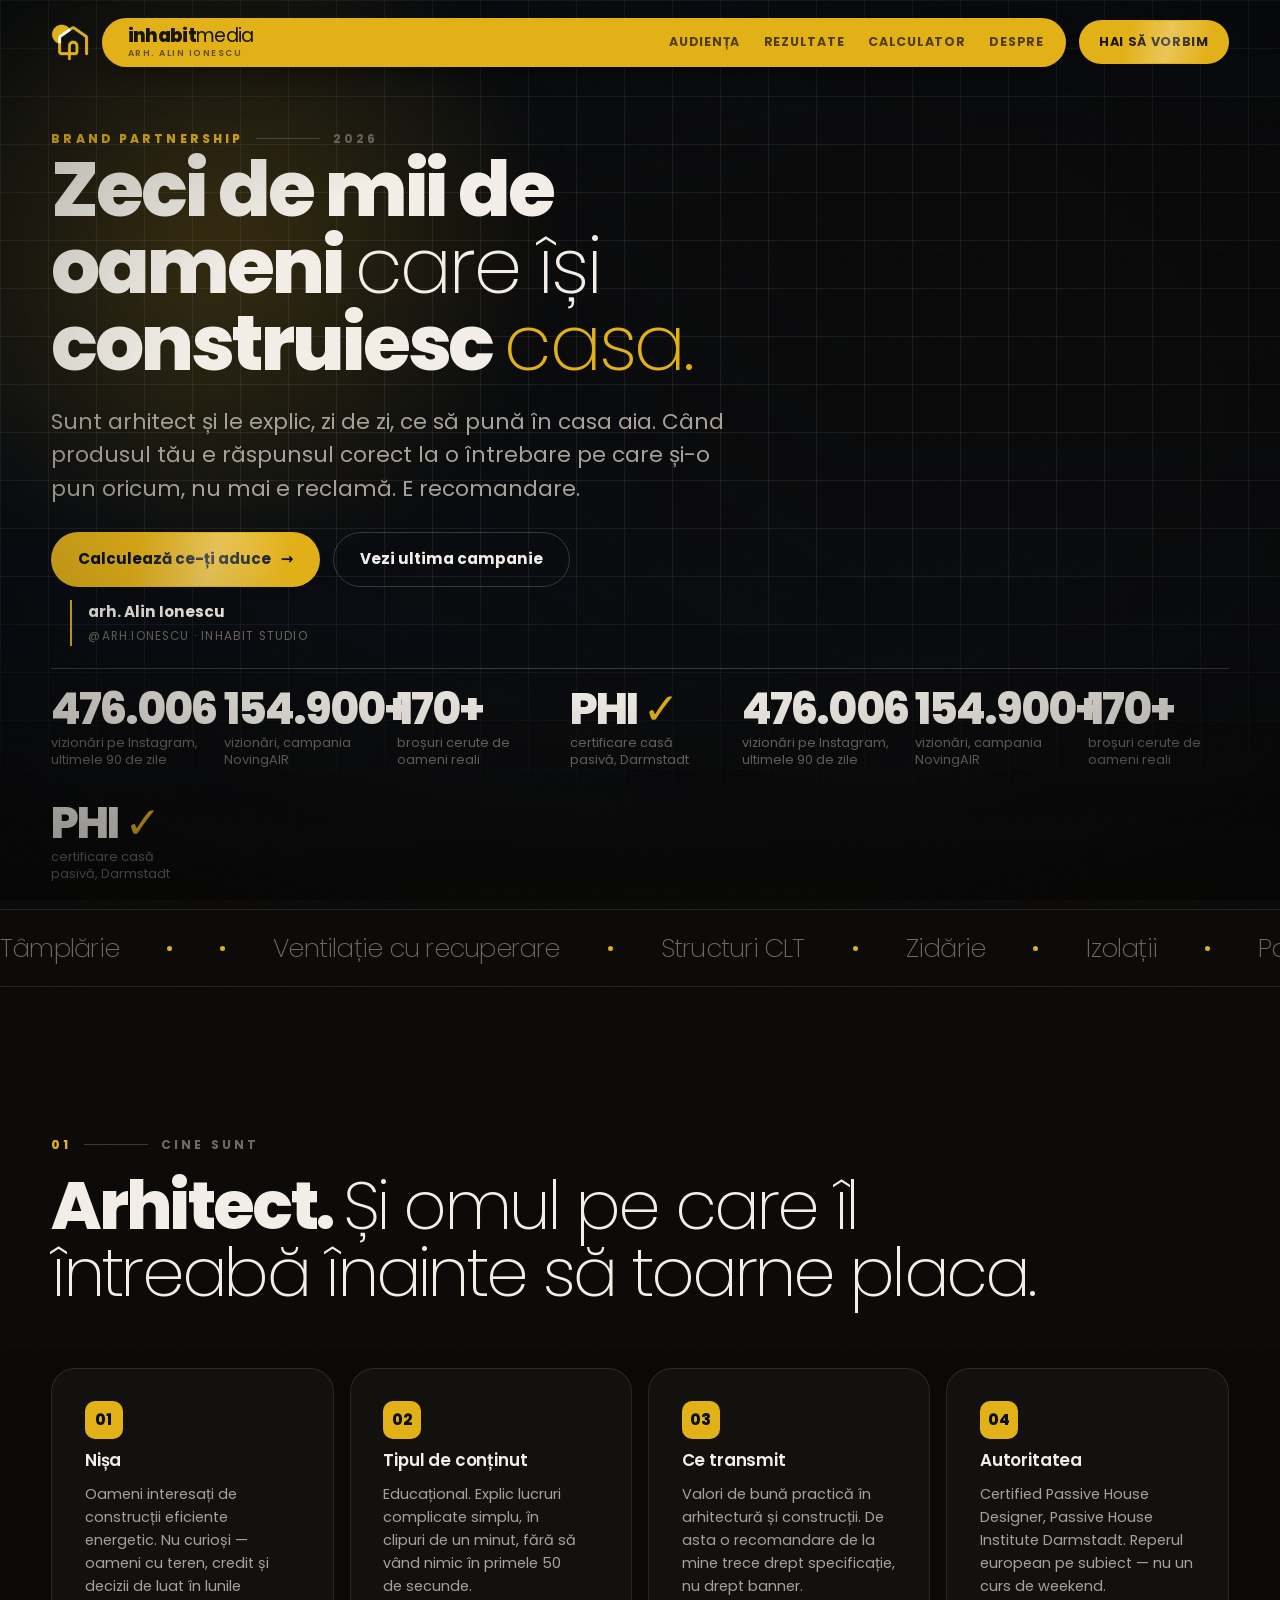
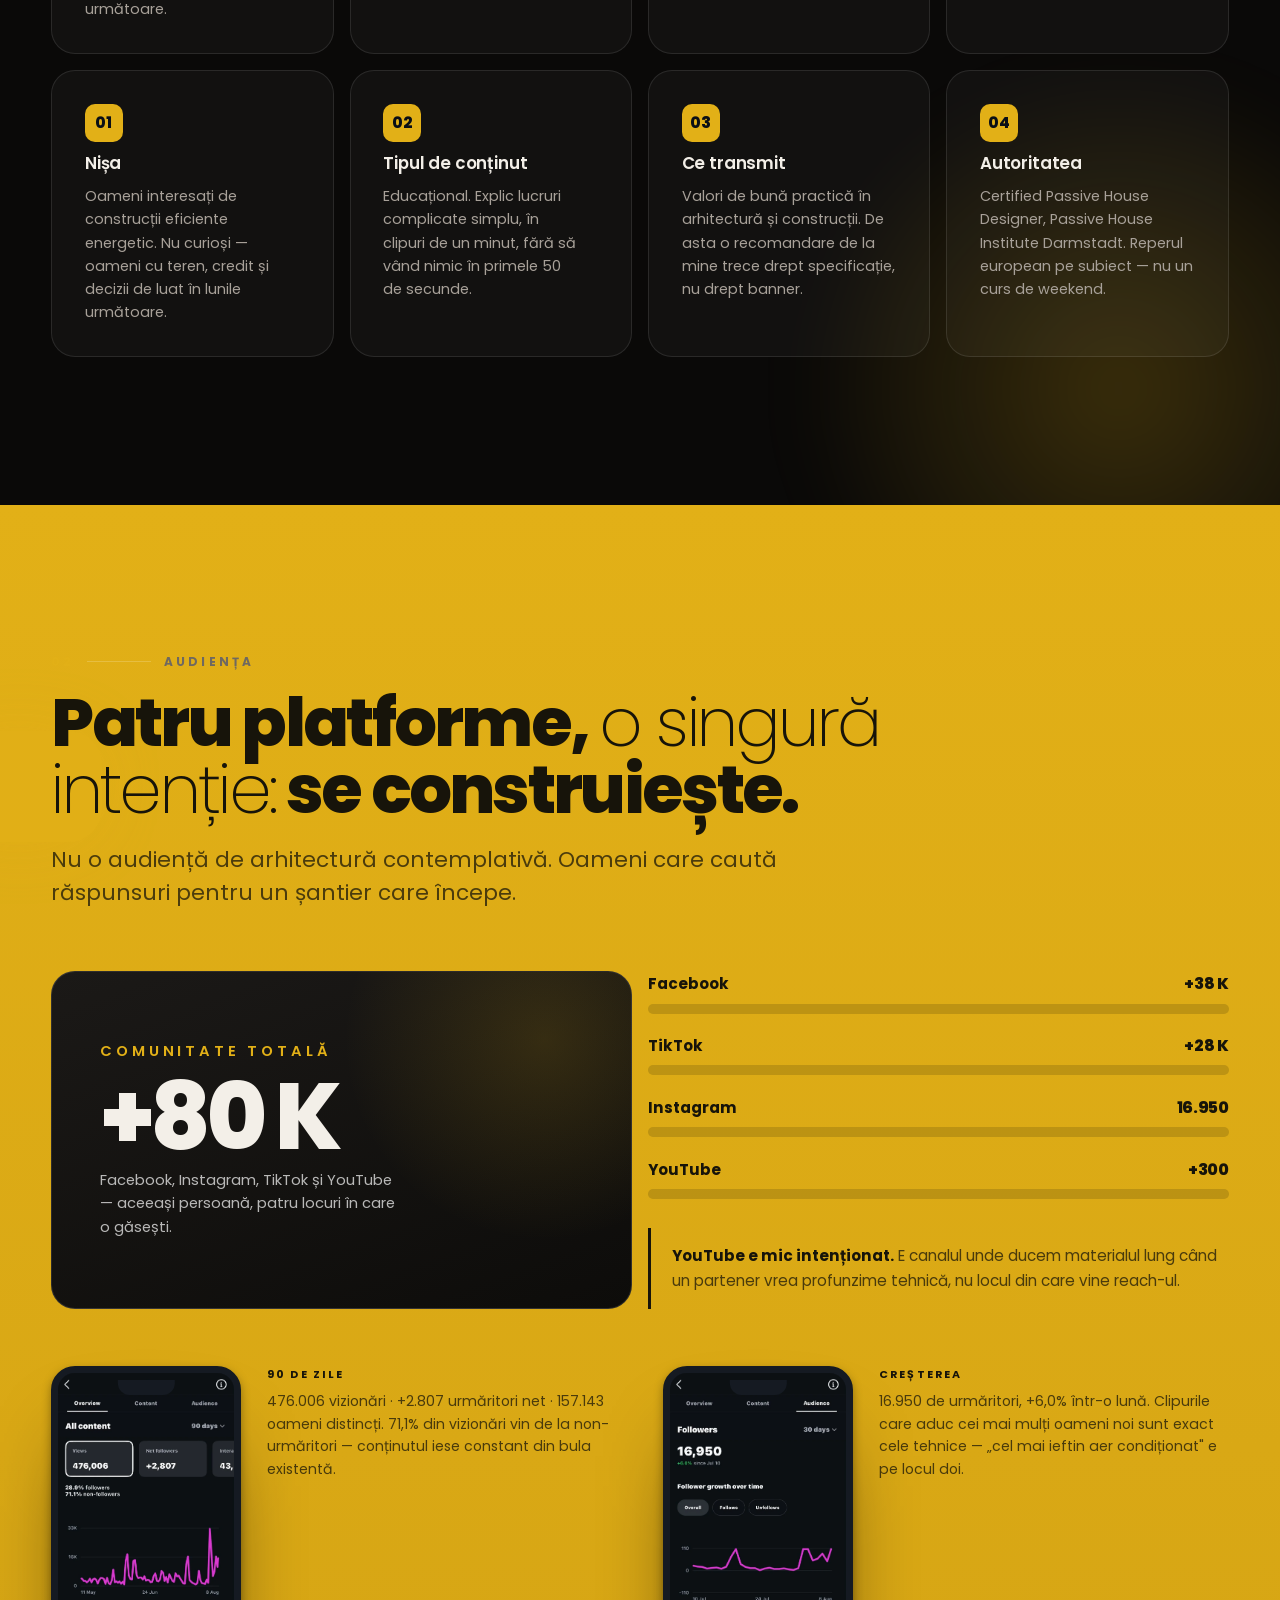
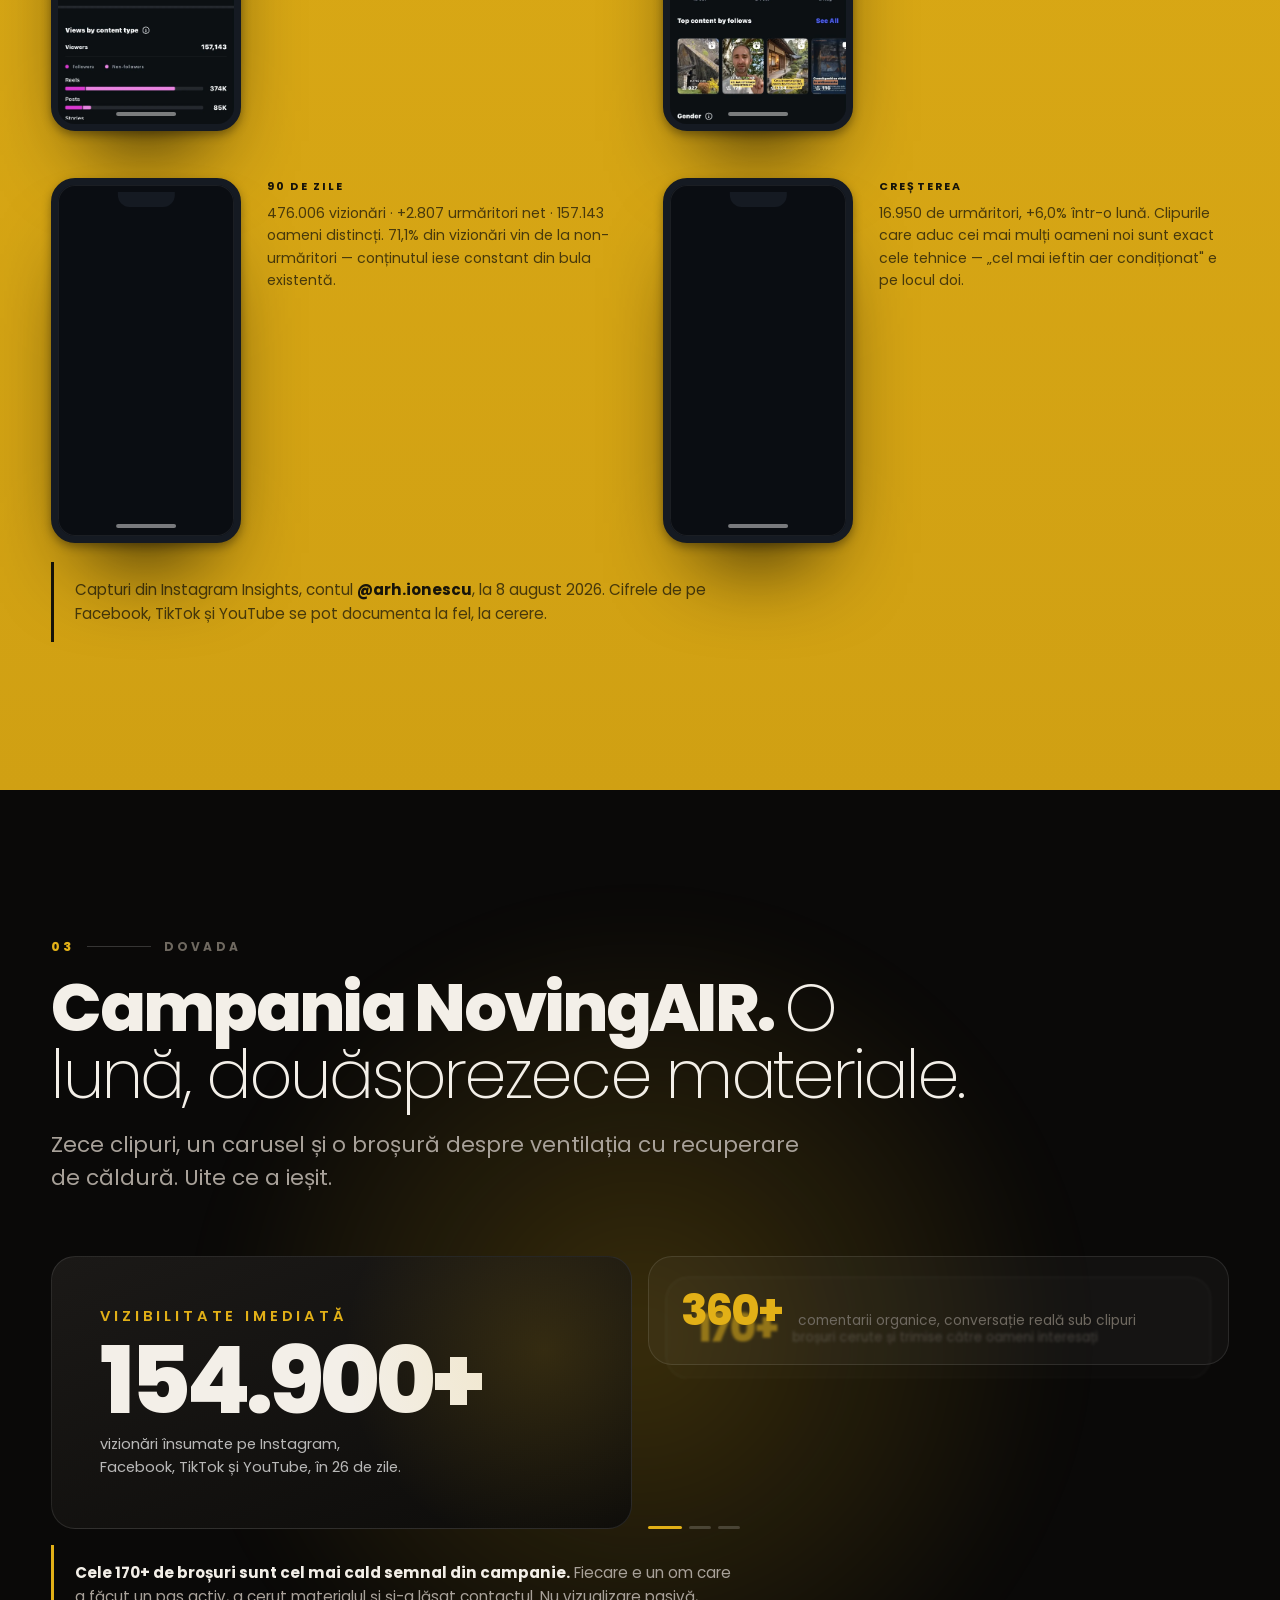
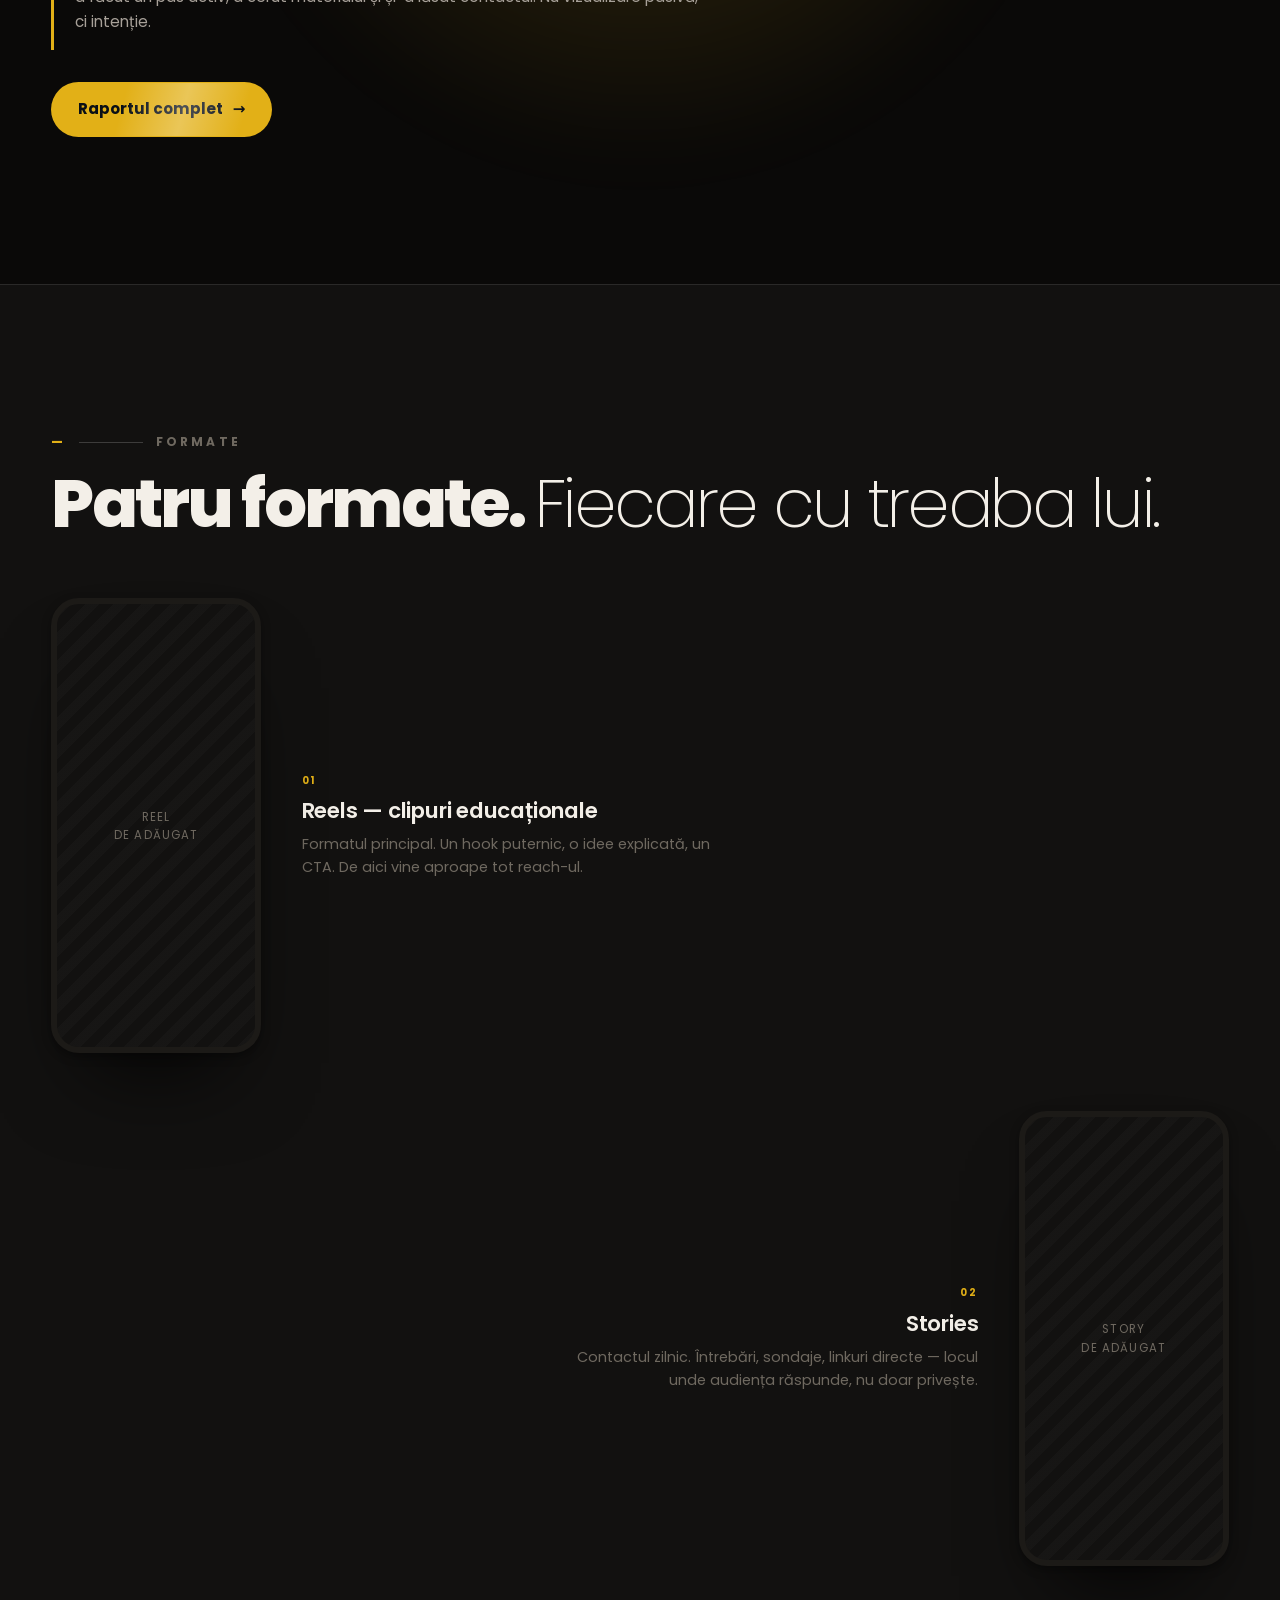
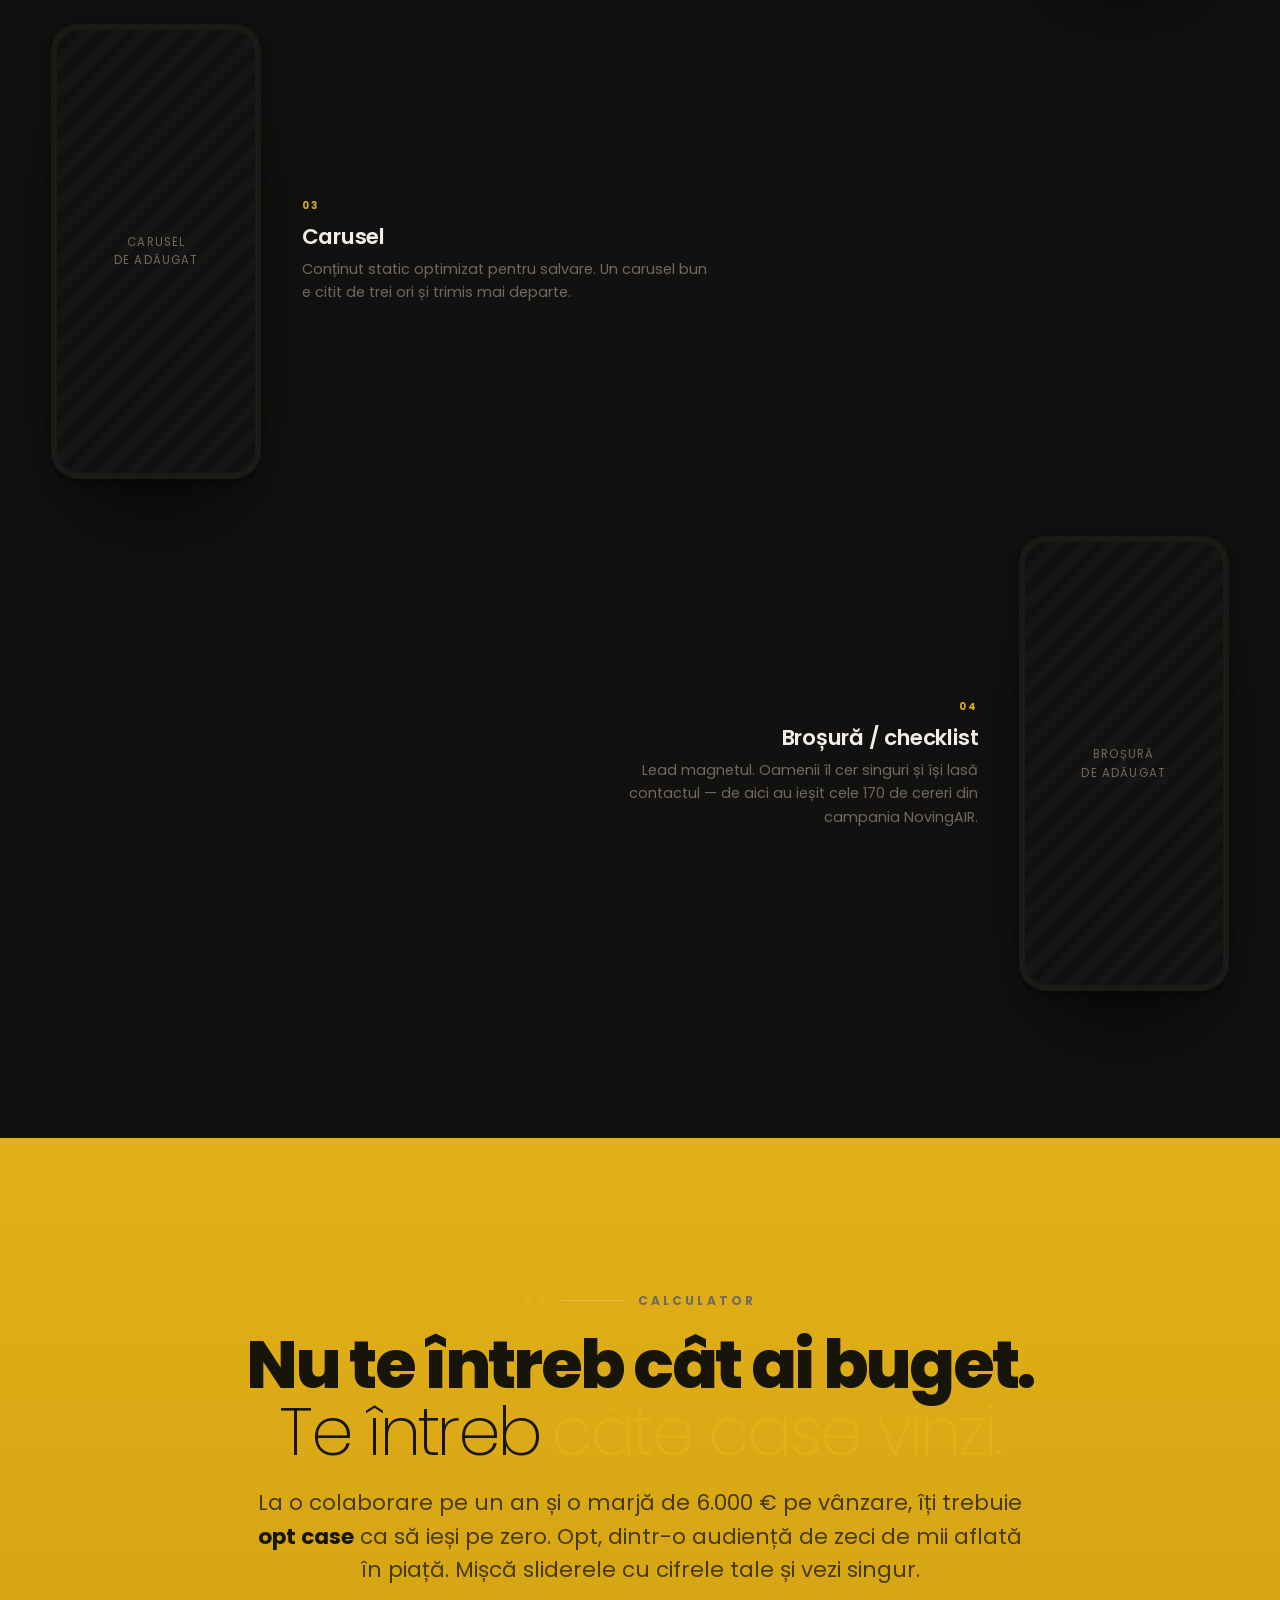
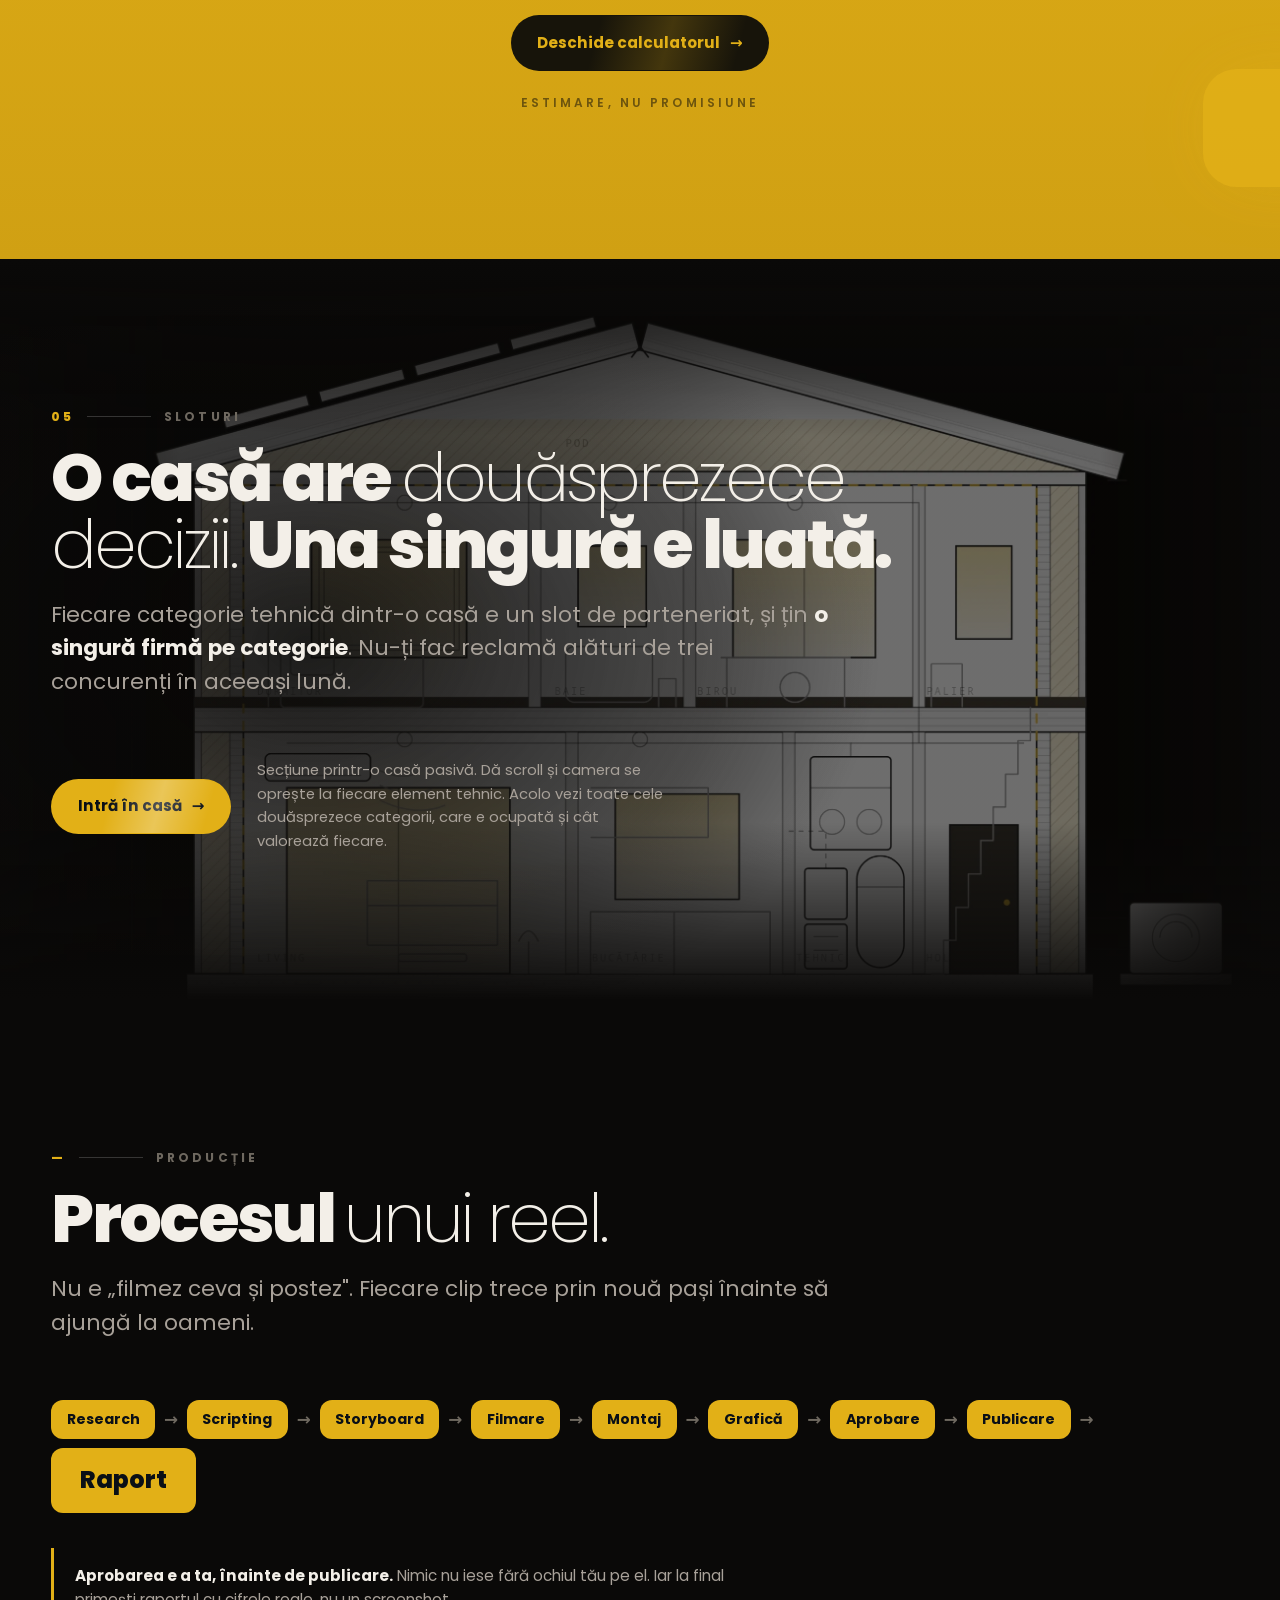
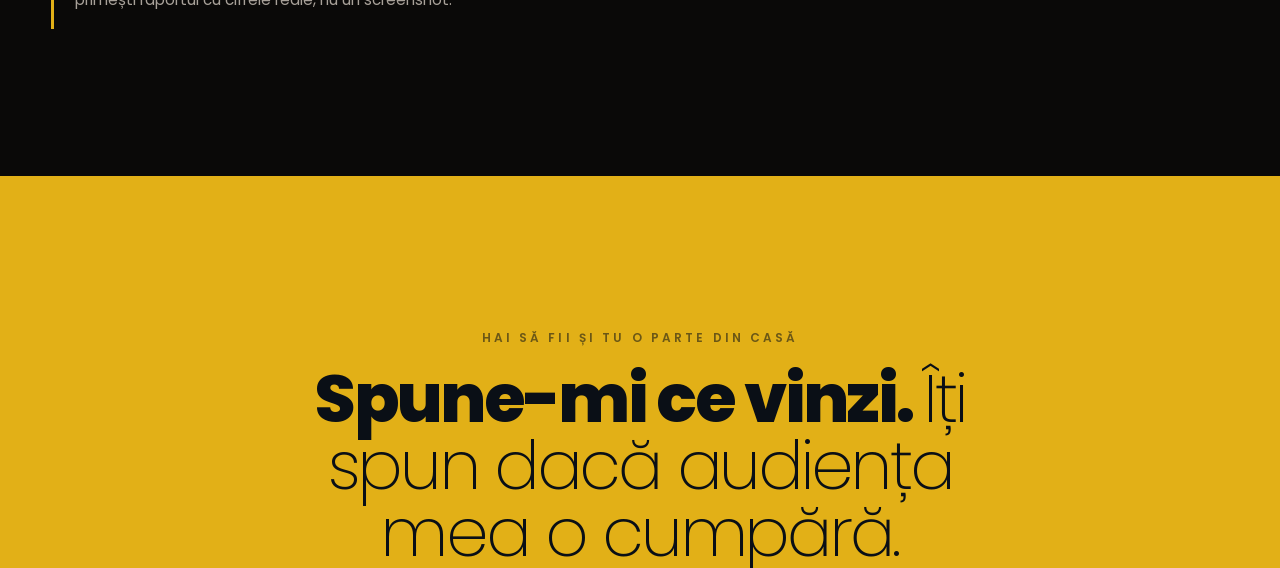
==== commit 588553bc: "Viteză și SEO: fonturi locale, imagini WebP, canonical, OG, sitemap - Poppins găzduit local (6 greut" ====
--- a/index.html
+++ b/index.html
@@ -4,6 +4,9 @@
 <meta charset="utf-8">
 <meta name="viewport" content="width=device-width, initial-scale=1">
 <title>Inhabit Media — parteneriate de brand cu arh. Alin Ionescu</title>
+<link rel="canonical" href="https://elod3.github.io/casa-care-vinde/">
+<meta property="og:url" content="https://elod3.github.io/casa-care-vinde/">
+<meta property="og:locale" content="ro_RO">
 <meta name="description" content="Zeci de mii de oameni care își construiesc casa acum. Sunt arhitect și le explic ce să pună în ea. Când produsul tău e răspunsul corect, nu mai e reclamă — e specificație.">
 <meta name="theme-color" content="#0A0908">
 <meta property="og:title" content="Inhabit Media — parteneriate de brand cu arh. Alin Ionescu">
@@ -12,11 +15,14 @@
 <meta property="og:image" content="https://elod3.github.io/casa-care-vinde/assets/img/og.jpg">
 <meta name="twitter:card" content="summary_large_image">
 <link rel="icon" href="data:image/svg+xml,%3Csvg xmlns='http://www.w3.org/2000/svg' viewBox='0 0 32 32'%3E%3Crect width='32' height='32' rx='7' fill='%23E2B017'/%3E%3Cpath d='M7 15.5 16 8l9 7.5V25H7z' fill='none' stroke='%230A0F16' stroke-width='2.4' stroke-linejoin='round'/%3E%3C/svg%3E">
-<link rel="preconnect" href="https://fonts.googleapis.com">
-<link rel="preconnect" href="https://fonts.gstatic.com" crossorigin>
-<link href="https://fonts.googleapis.com/css2?family=Poppins:wght@200;300;400;500;600;700;800&display=swap" rel="stylesheet">
+<link rel="preload" href="assets/fonts/poppins-800-latin.woff2" as="font" type="font/woff2" crossorigin>
+<link rel="preload" href="assets/fonts/poppins-400-latin.woff2" as="font" type="font/woff2" crossorigin>
+<link rel="stylesheet" href="assets/css/fonts.css">
 <link rel="stylesheet" href="assets/css/style.css?v=16">
 <script>document.documentElement.classList.remove('no-js');</script>
+<script type="application/ld+json">
+{"@context":"https://schema.org","@type":"Person","name":"Alin Ionescu","jobTitle":"Arhitect","url":"https://elod3.github.io/casa-care-vinde/","image":"https://elod3.github.io/casa-care-vinde/assets/img/alin.webp","sameAs":["https://www.instagram.com/arh.ionescu/"],"worksFor":{"@type":"Organization","name":"Inhabit Media"},"knowsAbout":["case pasive","arhitectură rezidențială","parteneriate de brand"]}
+</script>
 </head>
 <body>
 
@@ -26,7 +32,7 @@
   <div class="loader__grid" aria-hidden="true"></div>
   <div class="loader__glow" aria-hidden="true"></div>
   <div class="loader__inner">
-    <img class="loader__mark" src="assets/img/inhabit-mark.png" alt="" width="60" height="60">
+    <img class="loader__mark" src="assets/img/inhabit-mark.webp" alt="" width="60" height="60">
     <p class="loader__word">
       <b>inhabit<i>media</i></b>
       <small>arh. alin ionescu</small>
@@ -46,7 +52,7 @@
 <header class="nav" id="nav">
   <div class="nav__inner">
     <a class="brand brand--mark" href="index.html" aria-label="Inhabit Media — acasă">
-      <img src="assets/img/inhabit-mark.png" alt="" width="34" height="34">
+      <img src="assets/img/inhabit-mark.webp" alt="" width="34" height="34">
     </a>
 
     <div class="nav__bar">
@@ -240,7 +246,7 @@
          verifica în ele. De reînnoit când se schimbă perioada. -->
     <div class="proof rail" data-drift="-1" data-reveal style="--d:140ms">
       <figure class="proof__item">
-        <div class="proof__shot"><img src="assets/img/proof/ig-overview-90z.jpg" alt="Instagram Insights, ultimele 90 de zile: 476.006 vizionări, +2.807 urmăritori net, 157.143 spectatori unici" width="946" height="1885" loading="lazy" decoding="async"></div>
+        <div class="proof__shot"><img src="assets/img/proof/ig-overview-90z.webp" alt="Instagram Insights, ultimele 90 de zile: 476.006 vizionări, +2.807 urmăritori net, 157.143 spectatori unici" width="946" height="1885" loading="lazy" decoding="async"></div>
         <figcaption>
           <b>90 de zile</b>
           <span>476.006 vizionări · +2.807 urmăritori net · 157.143 oameni distincți.
@@ -249,7 +255,7 @@
         </figcaption>
       </figure>
       <figure class="proof__item">
-        <div class="proof__shot"><img src="assets/img/proof/ig-audienta-30z.jpg" alt="Instagram Insights, audiență: 16.950 urmăritori, +6,0% în 30 de zile" width="946" height="1885" loading="lazy" decoding="async"></div>
+        <div class="proof__shot"><img src="assets/img/proof/ig-audienta-30z.webp" alt="Instagram Insights, audiență: 16.950 urmăritori, +6,0% în 30 de zile" width="946" height="1885" loading="lazy" decoding="async"></div>
         <figcaption>
           <b>Creșterea</b>
           <span>16.950 de urmăritori, +6,0% într-o lună. Clipurile care aduc cei
@@ -473,7 +479,7 @@
     <div class="footer__top">
       <div>
         <a class="brand" href="index.html">
-          <img src="assets/img/inhabit-mark.png" alt="" width="30">
+          <img src="assets/img/inhabit-mark.webp" alt="" width="30">
           <span><b>INHABIT<i>MEDIA</i></b><small style="display:block">arh. alin ionescu</small></span>
         </a>
         <p style="margin-top:1rem;max-width:30ch">
--- a/assets/css/fonts.css
+++ b/assets/css/fonts.css
@@ -0,0 +1,13 @@
+/* Poppins, găzduit local (fără cerere spre Google Fonts la încărcare) */
+@font-face{font-family:'Poppins';font-style:normal;font-weight:200;font-display:swap;src:url(../fonts/poppins-200-latin-ext.woff2) format('woff2');unicode-range:U+0100-02BA, U+02BD-02C5, U+02C7-02CC, U+02CE-02D7, U+02DD-02FF, U+0304, U+0308, U+0329, U+1D00-1DBF, U+1E00-1E9F, U+1EF2-1EFF, U+2020, U+20A0-20AB, U+20AD-20C0, U+2113, U+2C60-2C7F, U+A720-A7FF}
+@font-face{font-family:'Poppins';font-style:normal;font-weight:200;font-display:swap;src:url(../fonts/poppins-200-latin.woff2) format('woff2');unicode-range:U+0000-00FF, U+0131, U+0152-0153, U+02BB-02BC, U+02C6, U+02DA, U+02DC, U+0304, U+0308, U+0329, U+2000-206F, U+20AC, U+2122, U+2191, U+2193, U+2212, U+2215, U+FEFF, U+FFFD}
+@font-face{font-family:'Poppins';font-style:normal;font-weight:400;font-display:swap;src:url(../fonts/poppins-400-latin-ext.woff2) format('woff2');unicode-range:U+0100-02BA, U+02BD-02C5, U+02C7-02CC, U+02CE-02D7, U+02DD-02FF, U+0304, U+0308, U+0329, U+1D00-1DBF, U+1E00-1E9F, U+1EF2-1EFF, U+2020, U+20A0-20AB, U+20AD-20C0, U+2113, U+2C60-2C7F, U+A720-A7FF}
+@font-face{font-family:'Poppins';font-style:normal;font-weight:400;font-display:swap;src:url(../fonts/poppins-400-latin.woff2) format('woff2');unicode-range:U+0000-00FF, U+0131, U+0152-0153, U+02BB-02BC, U+02C6, U+02DA, U+02DC, U+0304, U+0308, U+0329, U+2000-206F, U+20AC, U+2122, U+2191, U+2193, U+2212, U+2215, U+FEFF, U+FFFD}
+@font-face{font-family:'Poppins';font-style:normal;font-weight:500;font-display:swap;src:url(../fonts/poppins-500-latin-ext.woff2) format('woff2');unicode-range:U+0100-02BA, U+02BD-02C5, U+02C7-02CC, U+02CE-02D7, U+02DD-02FF, U+0304, U+0308, U+0329, U+1D00-1DBF, U+1E00-1E9F, U+1EF2-1EFF, U+2020, U+20A0-20AB, U+20AD-20C0, U+2113, U+2C60-2C7F, U+A720-A7FF}
+@font-face{font-family:'Poppins';font-style:normal;font-weight:500;font-display:swap;src:url(../fonts/poppins-500-latin.woff2) format('woff2');unicode-range:U+0000-00FF, U+0131, U+0152-0153, U+02BB-02BC, U+02C6, U+02DA, U+02DC, U+0304, U+0308, U+0329, U+2000-206F, U+20AC, U+2122, U+2191, U+2193, U+2212, U+2215, U+FEFF, U+FFFD}
+@font-face{font-family:'Poppins';font-style:normal;font-weight:600;font-display:swap;src:url(../fonts/poppins-600-latin-ext.woff2) format('woff2');unicode-range:U+0100-02BA, U+02BD-02C5, U+02C7-02CC, U+02CE-02D7, U+02DD-02FF, U+0304, U+0308, U+0329, U+1D00-1DBF, U+1E00-1E9F, U+1EF2-1EFF, U+2020, U+20A0-20AB, U+20AD-20C0, U+2113, U+2C60-2C7F, U+A720-A7FF}
+@font-face{font-family:'Poppins';font-style:normal;font-weight:600;font-display:swap;src:url(../fonts/poppins-600-latin.woff2) format('woff2');unicode-range:U+0000-00FF, U+0131, U+0152-0153, U+02BB-02BC, U+02C6, U+02DA, U+02DC, U+0304, U+0308, U+0329, U+2000-206F, U+20AC, U+2122, U+2191, U+2193, U+2212, U+2215, U+FEFF, U+FFFD}
+@font-face{font-family:'Poppins';font-style:normal;font-weight:700;font-display:swap;src:url(../fonts/poppins-700-latin-ext.woff2) format('woff2');unicode-range:U+0100-02BA, U+02BD-02C5, U+02C7-02CC, U+02CE-02D7, U+02DD-02FF, U+0304, U+0308, U+0329, U+1D00-1DBF, U+1E00-1E9F, U+1EF2-1EFF, U+2020, U+20A0-20AB, U+20AD-20C0, U+2113, U+2C60-2C7F, U+A720-A7FF}
+@font-face{font-family:'Poppins';font-style:normal;font-weight:700;font-display:swap;src:url(../fonts/poppins-700-latin.woff2) format('woff2');unicode-range:U+0000-00FF, U+0131, U+0152-0153, U+02BB-02BC, U+02C6, U+02DA, U+02DC, U+0304, U+0308, U+0329, U+2000-206F, U+20AC, U+2122, U+2191, U+2193, U+2212, U+2215, U+FEFF, U+FFFD}
+@font-face{font-family:'Poppins';font-style:normal;font-weight:800;font-display:swap;src:url(../fonts/poppins-800-latin-ext.woff2) format('woff2');unicode-range:U+0100-02BA, U+02BD-02C5, U+02C7-02CC, U+02CE-02D7, U+02DD-02FF, U+0304, U+0308, U+0329, U+1D00-1DBF, U+1E00-1E9F, U+1EF2-1EFF, U+2020, U+20A0-20AB, U+20AD-20C0, U+2113, U+2C60-2C7F, U+A720-A7FF}
+@font-face{font-family:'Poppins';font-style:normal;font-weight:800;font-display:swap;src:url(../fonts/poppins-800-latin.woff2) format('woff2');unicode-range:U+0000-00FF, U+0131, U+0152-0153, U+02BB-02BC, U+02C6, U+02DA, U+02DC, U+0304, U+0308, U+0329, U+2000-206F, U+20AC, U+2122, U+2191, U+2193, U+2212, U+2215, U+FEFF, U+FFFD}
--- a/assets/css/style.css
+++ b/assets/css/style.css
@@ -514,6 +514,13 @@
 .hero__grid { display: grid; gap: clamp(2rem, 1rem + 3vw, 3.5rem); align-items: end; }
 .hero__grid > * { max-width: min(700px, 62%); }
 @media (max-width: 980px) { .hero__grid > * { max-width: none; } }
+
+/* Hero-ul e un grid; fâșia de cifre e o bandă orizontală. Fără min-width:0
+   pe itemele de grid, min-width:auto le umflă la lățimea benzii (min-content),
+   pista iese peste ecran și titlul + textul se taie la overflow:hidden.
+   Cu min-width:0 pista se strânge la lățimea telefonului, iar banda scrollează
+   pe orizontală în interiorul ei. */
+.hero > .wrap, .hero__grid, .hero__grid > * { min-width: 0; }
 
 /* semnătura de lângă butoane, în locul portretului decupat */
 .hero__sign {
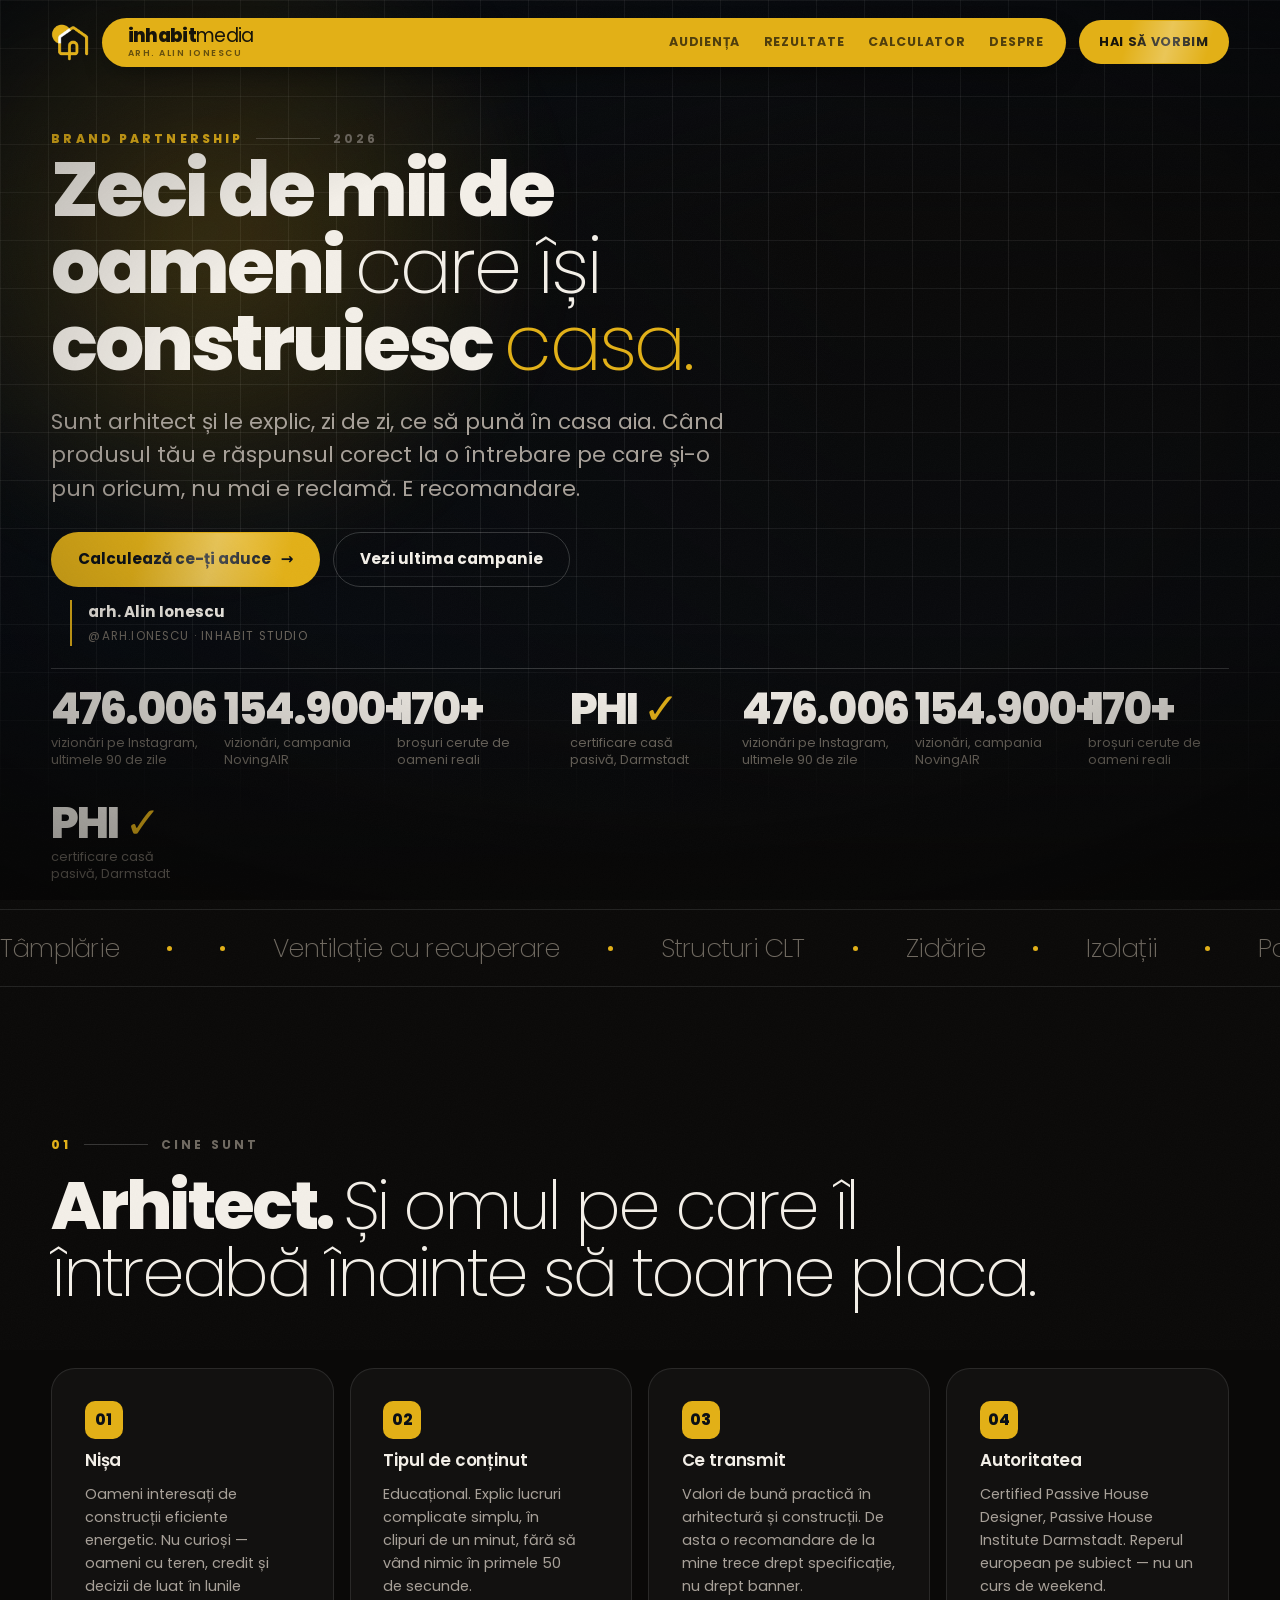
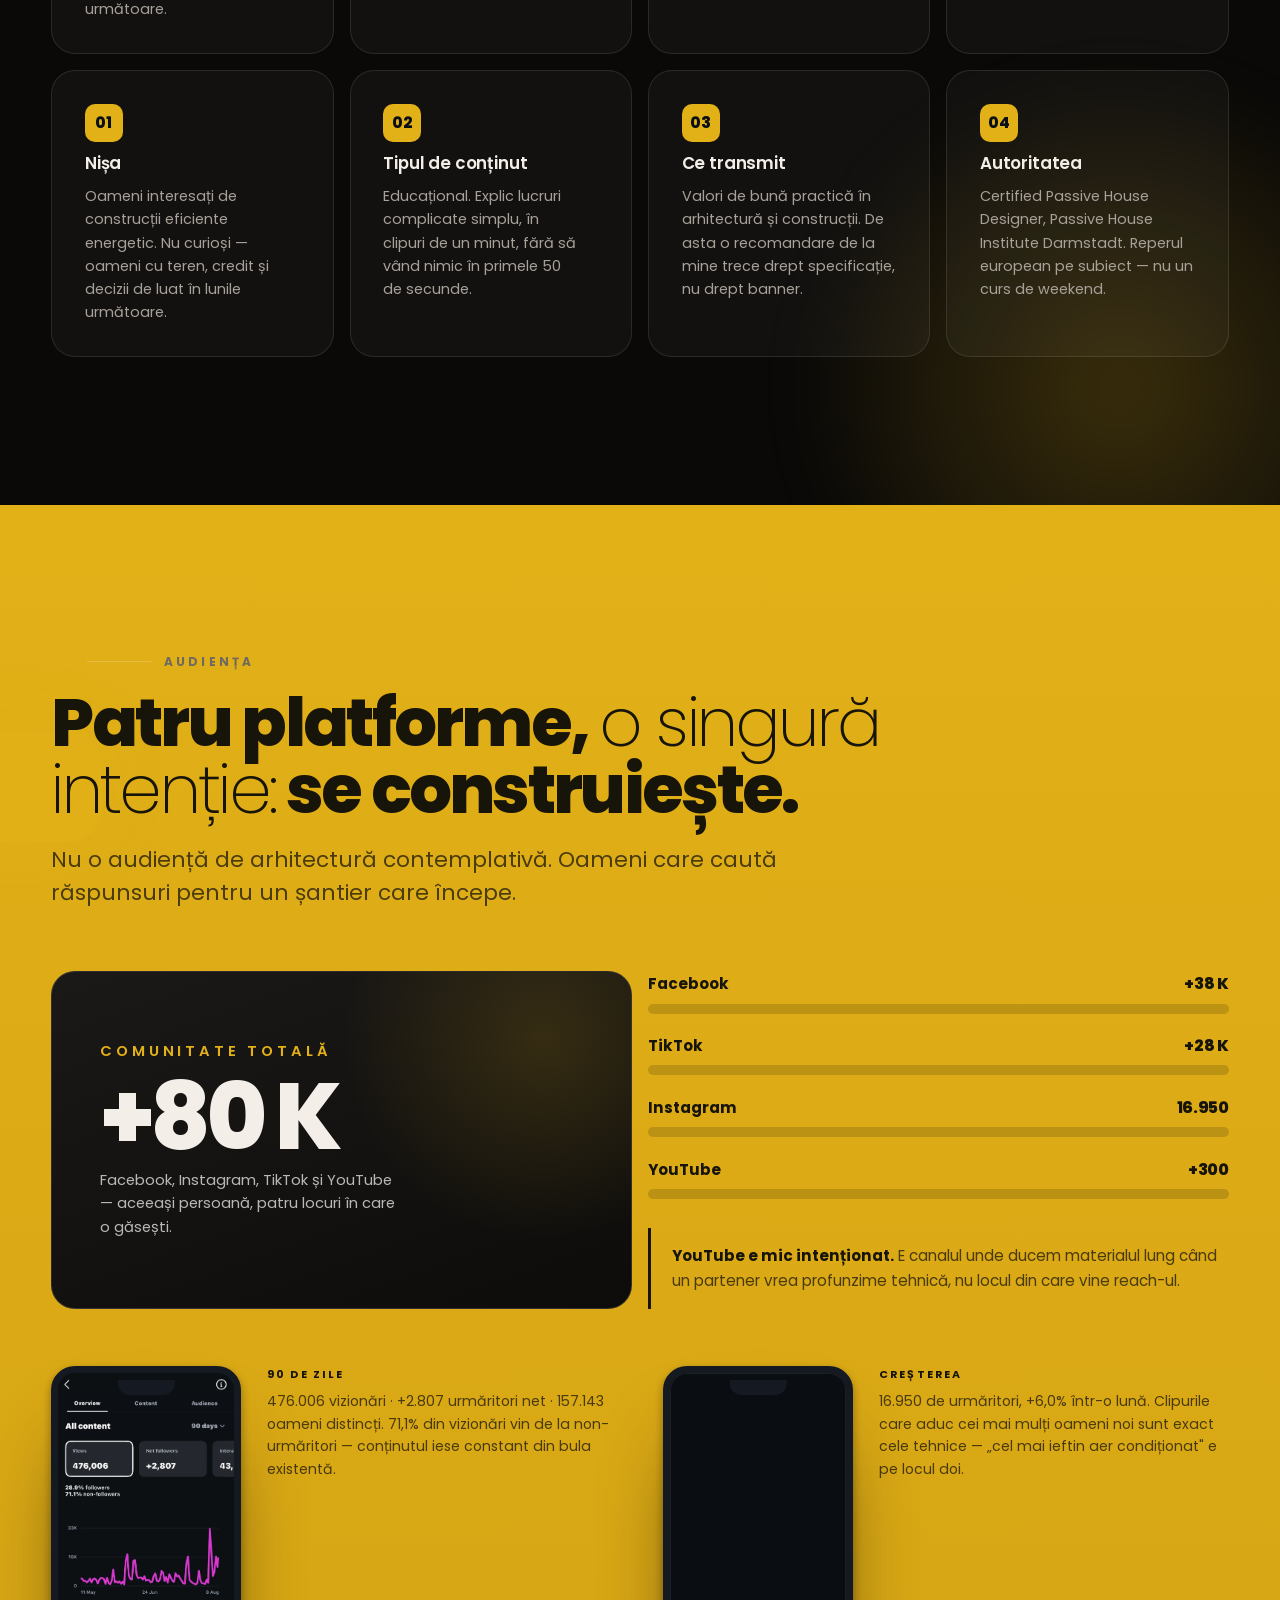
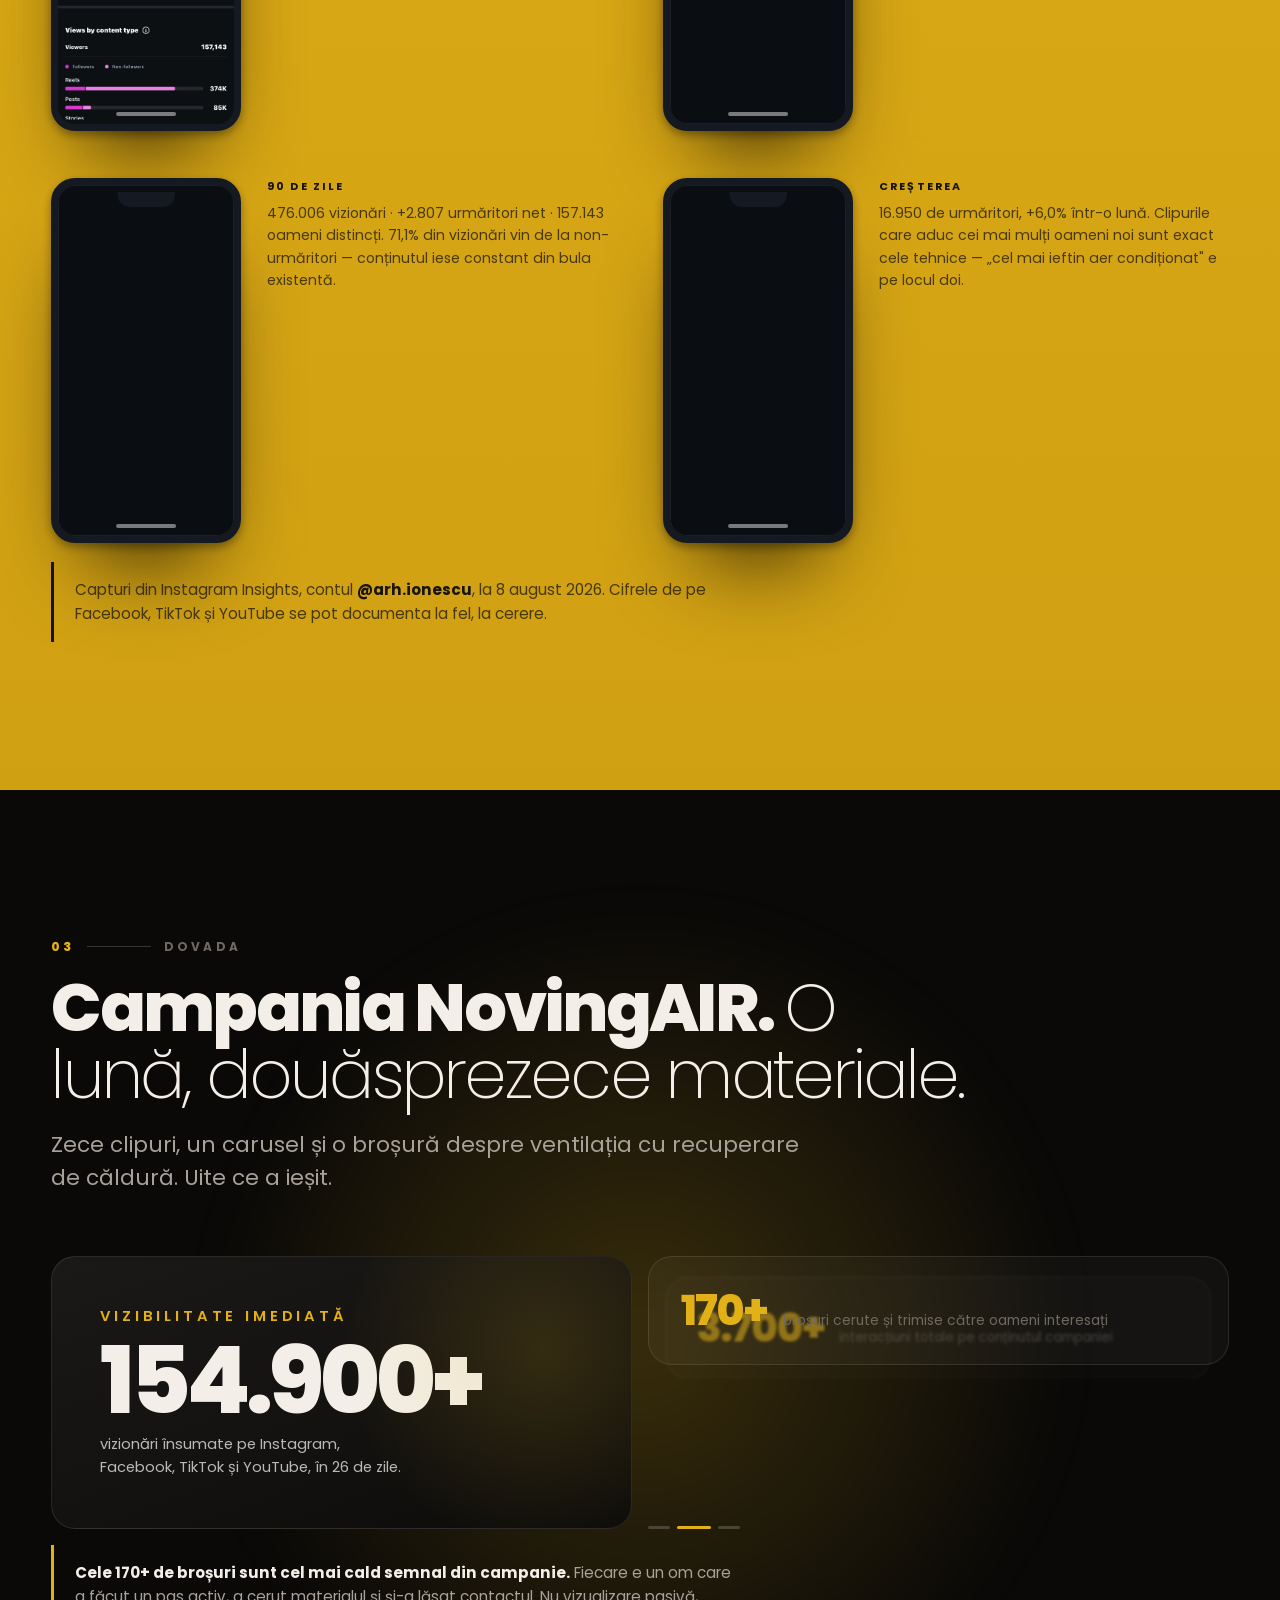
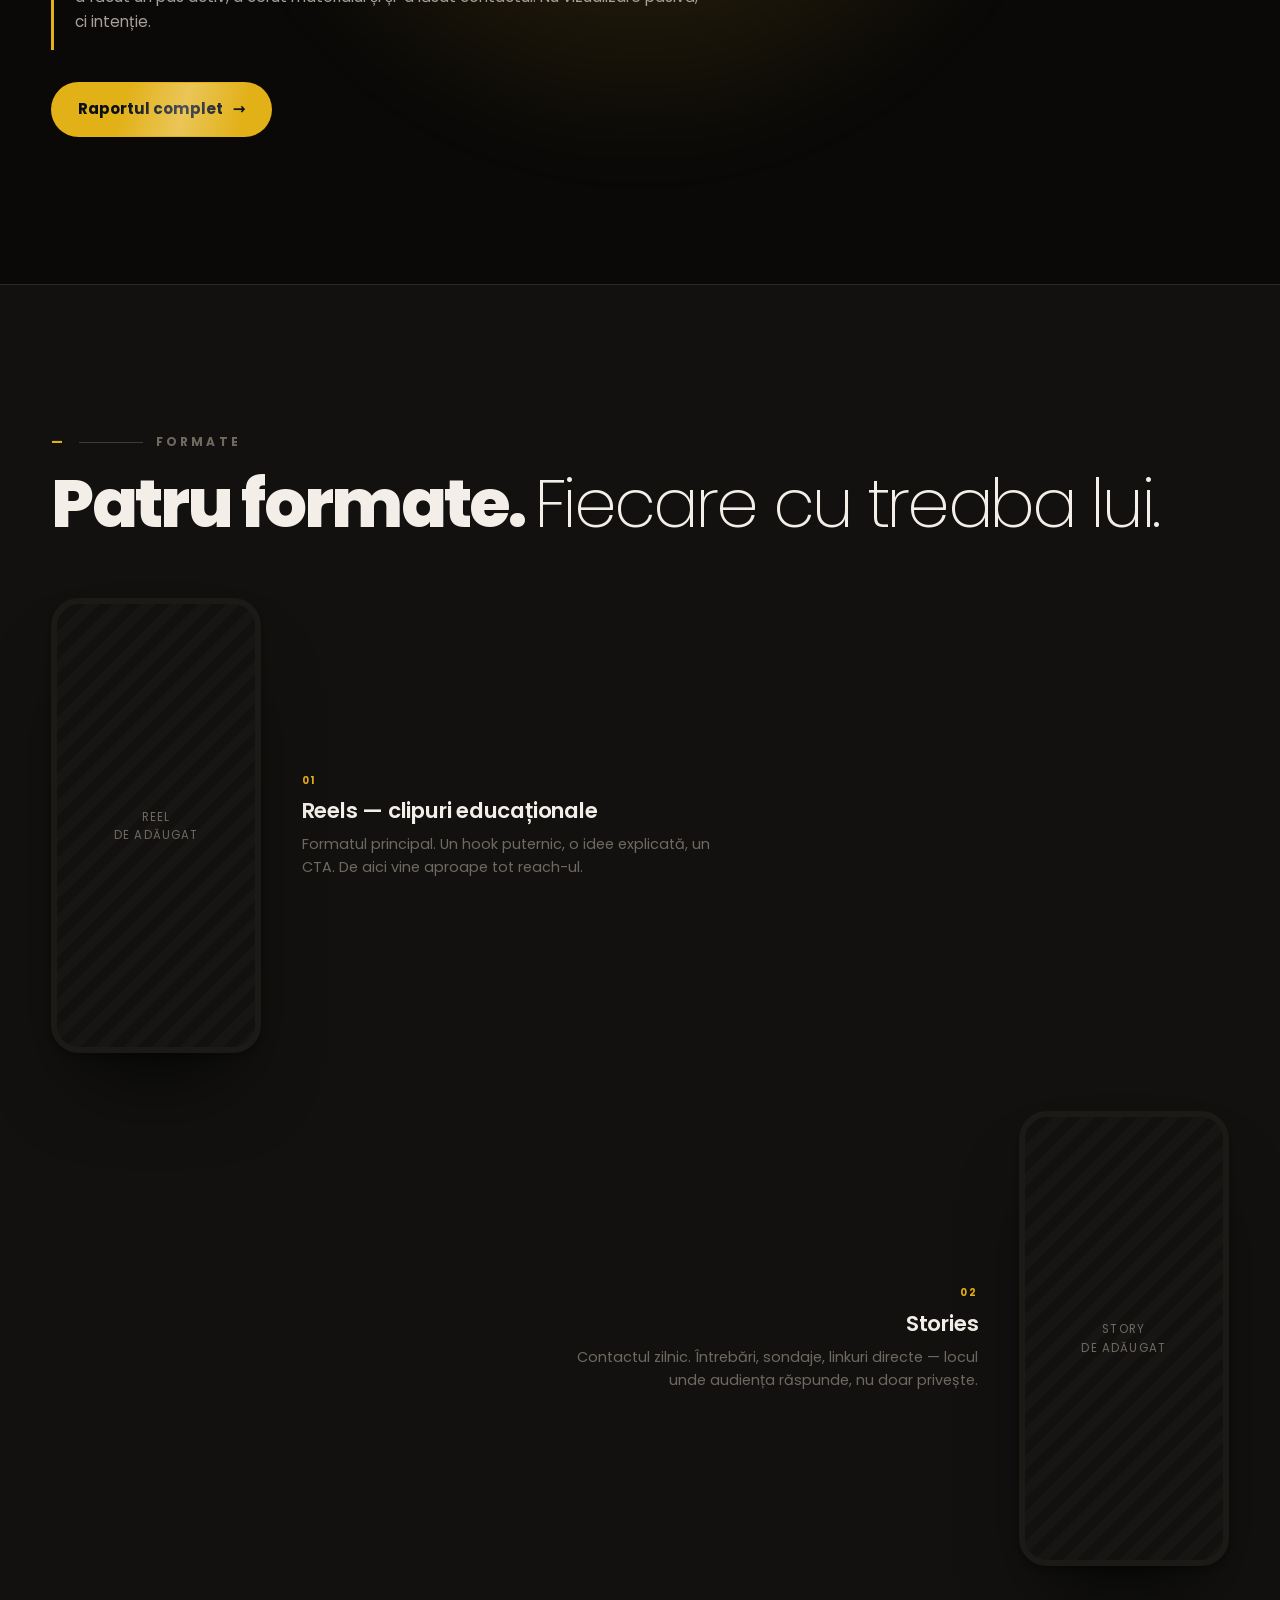
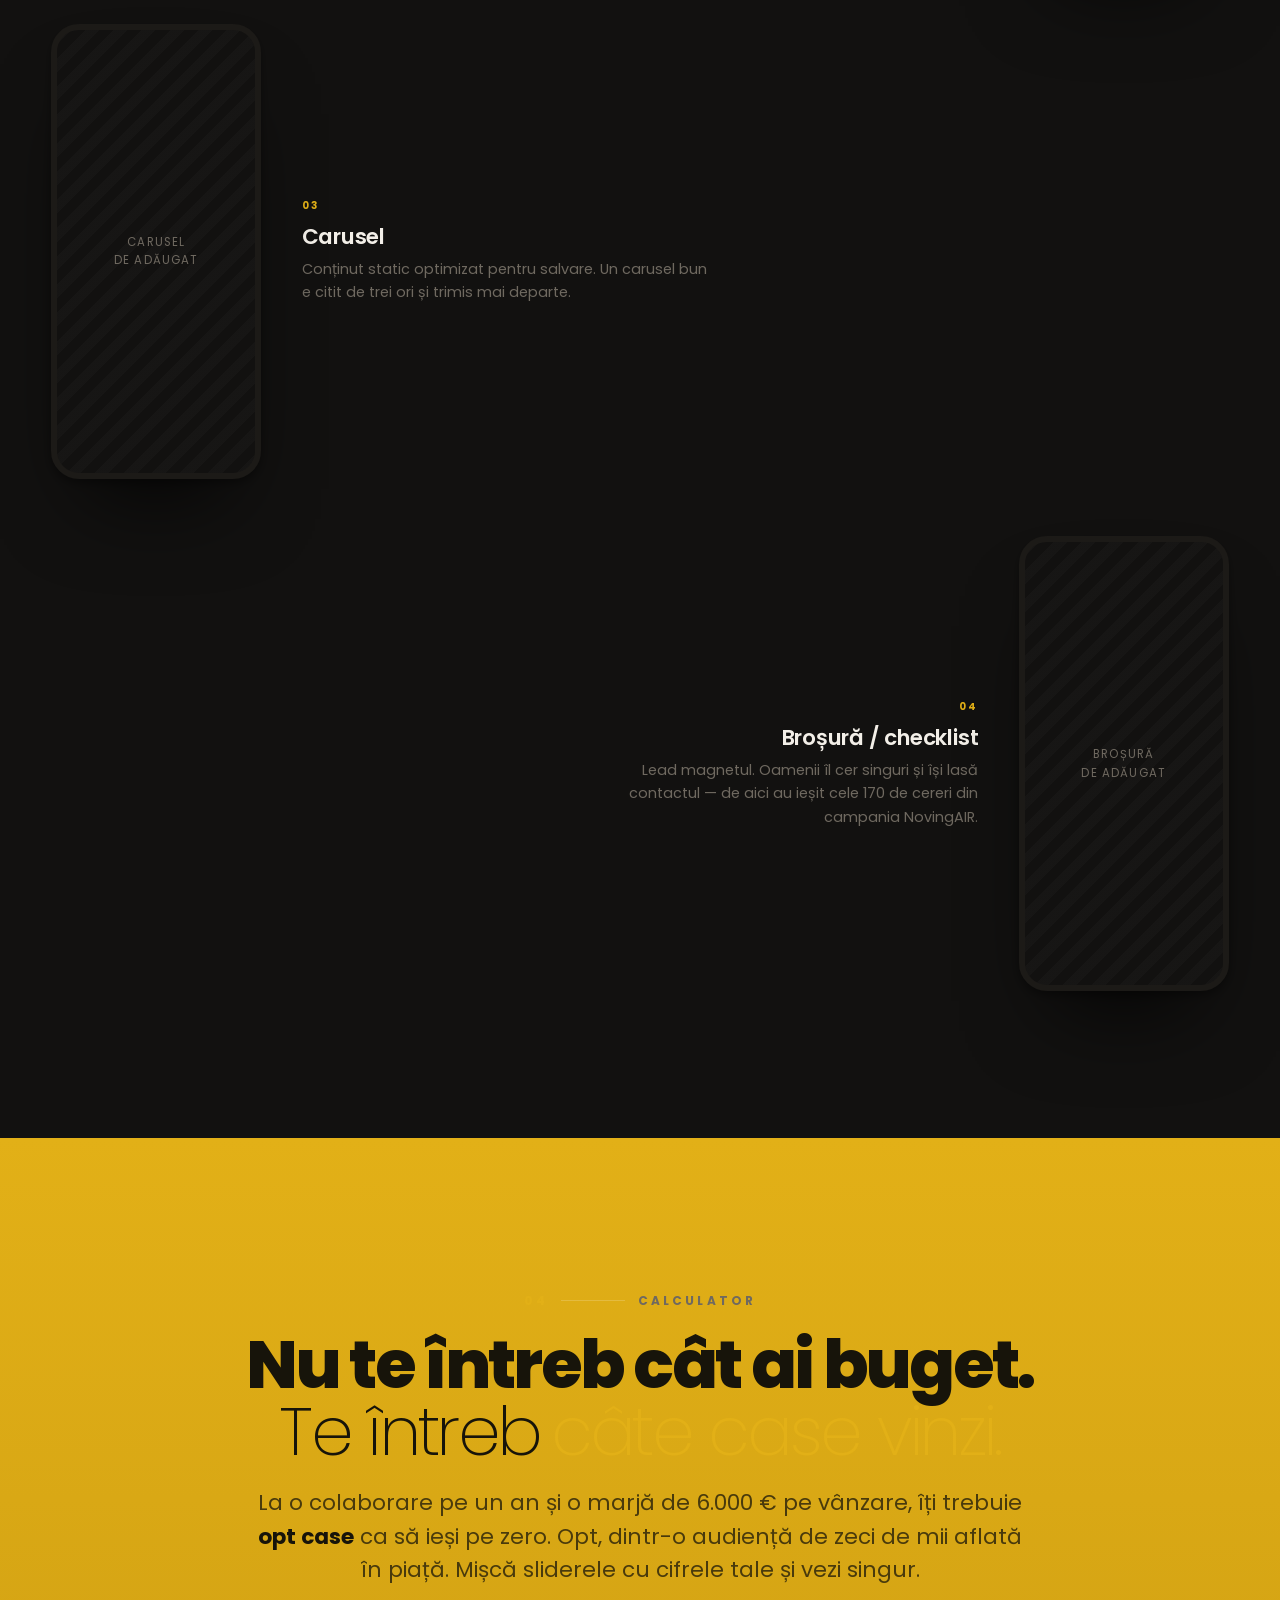
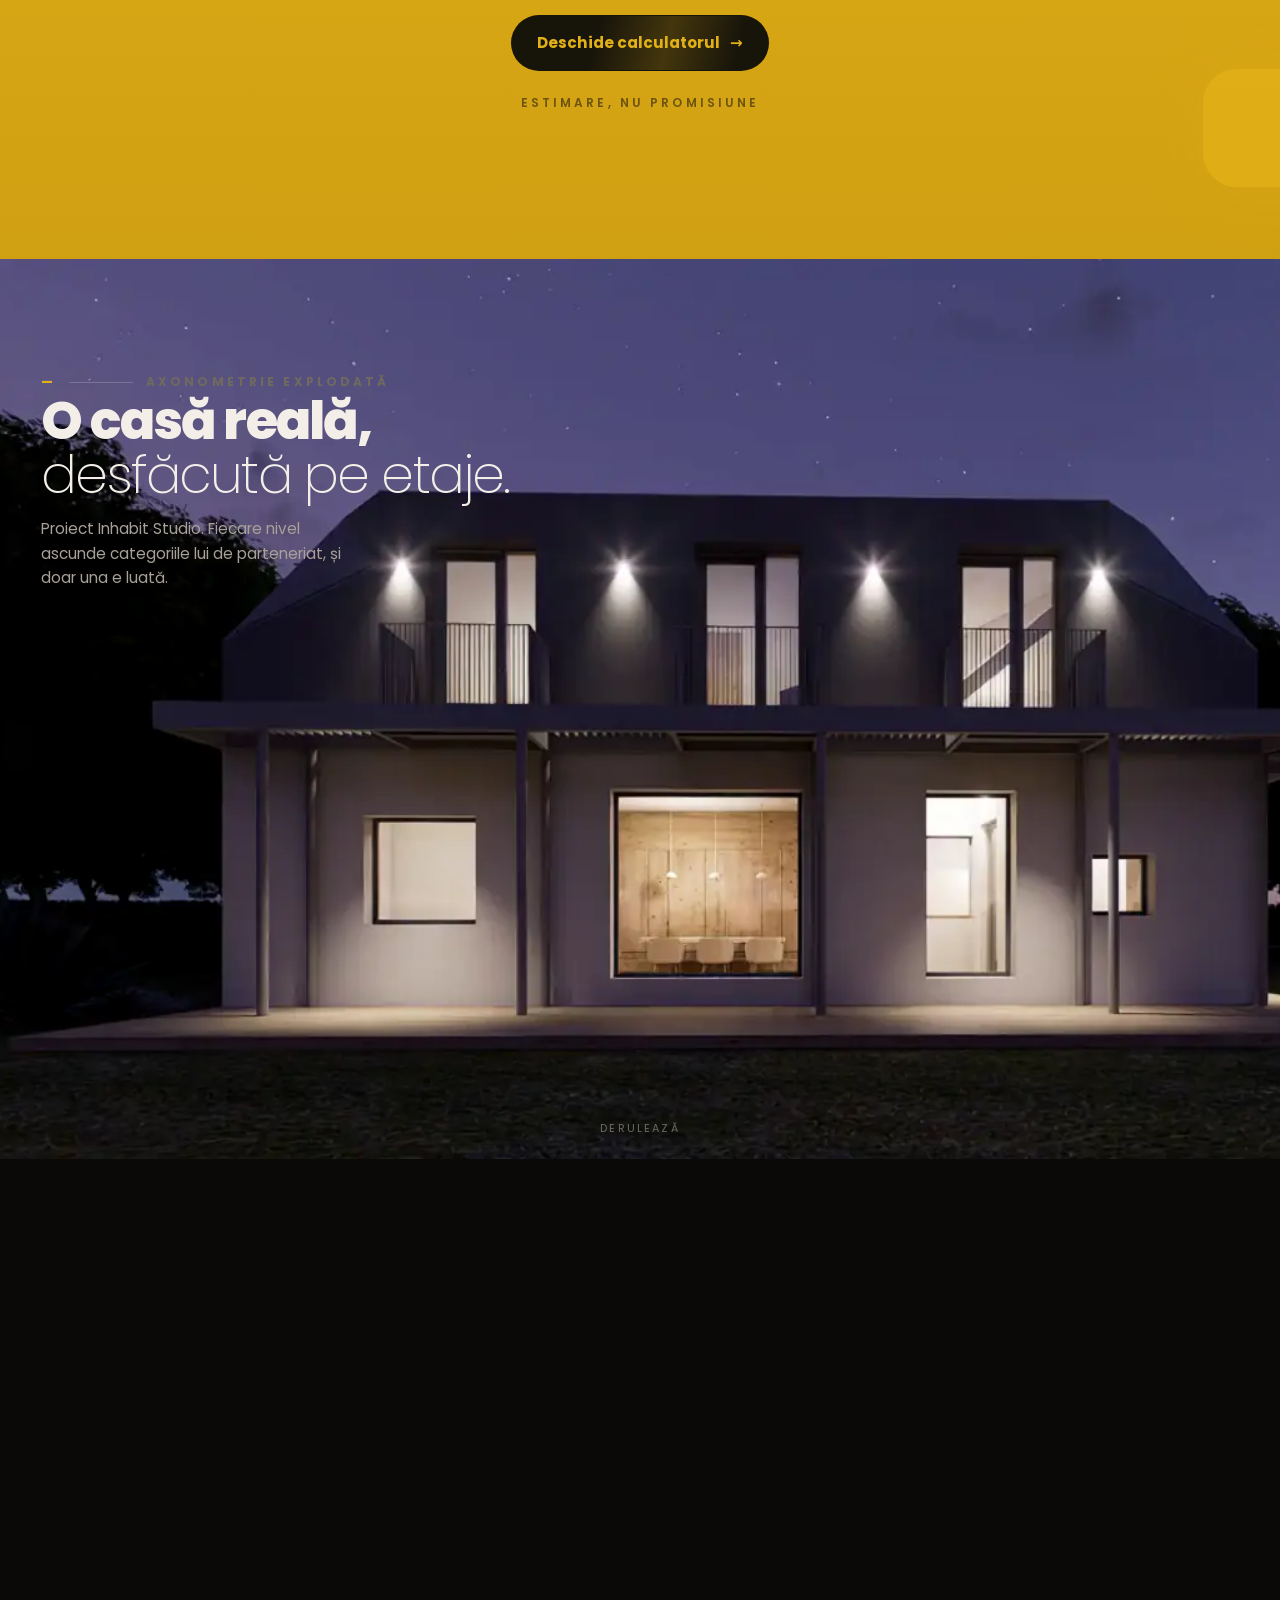
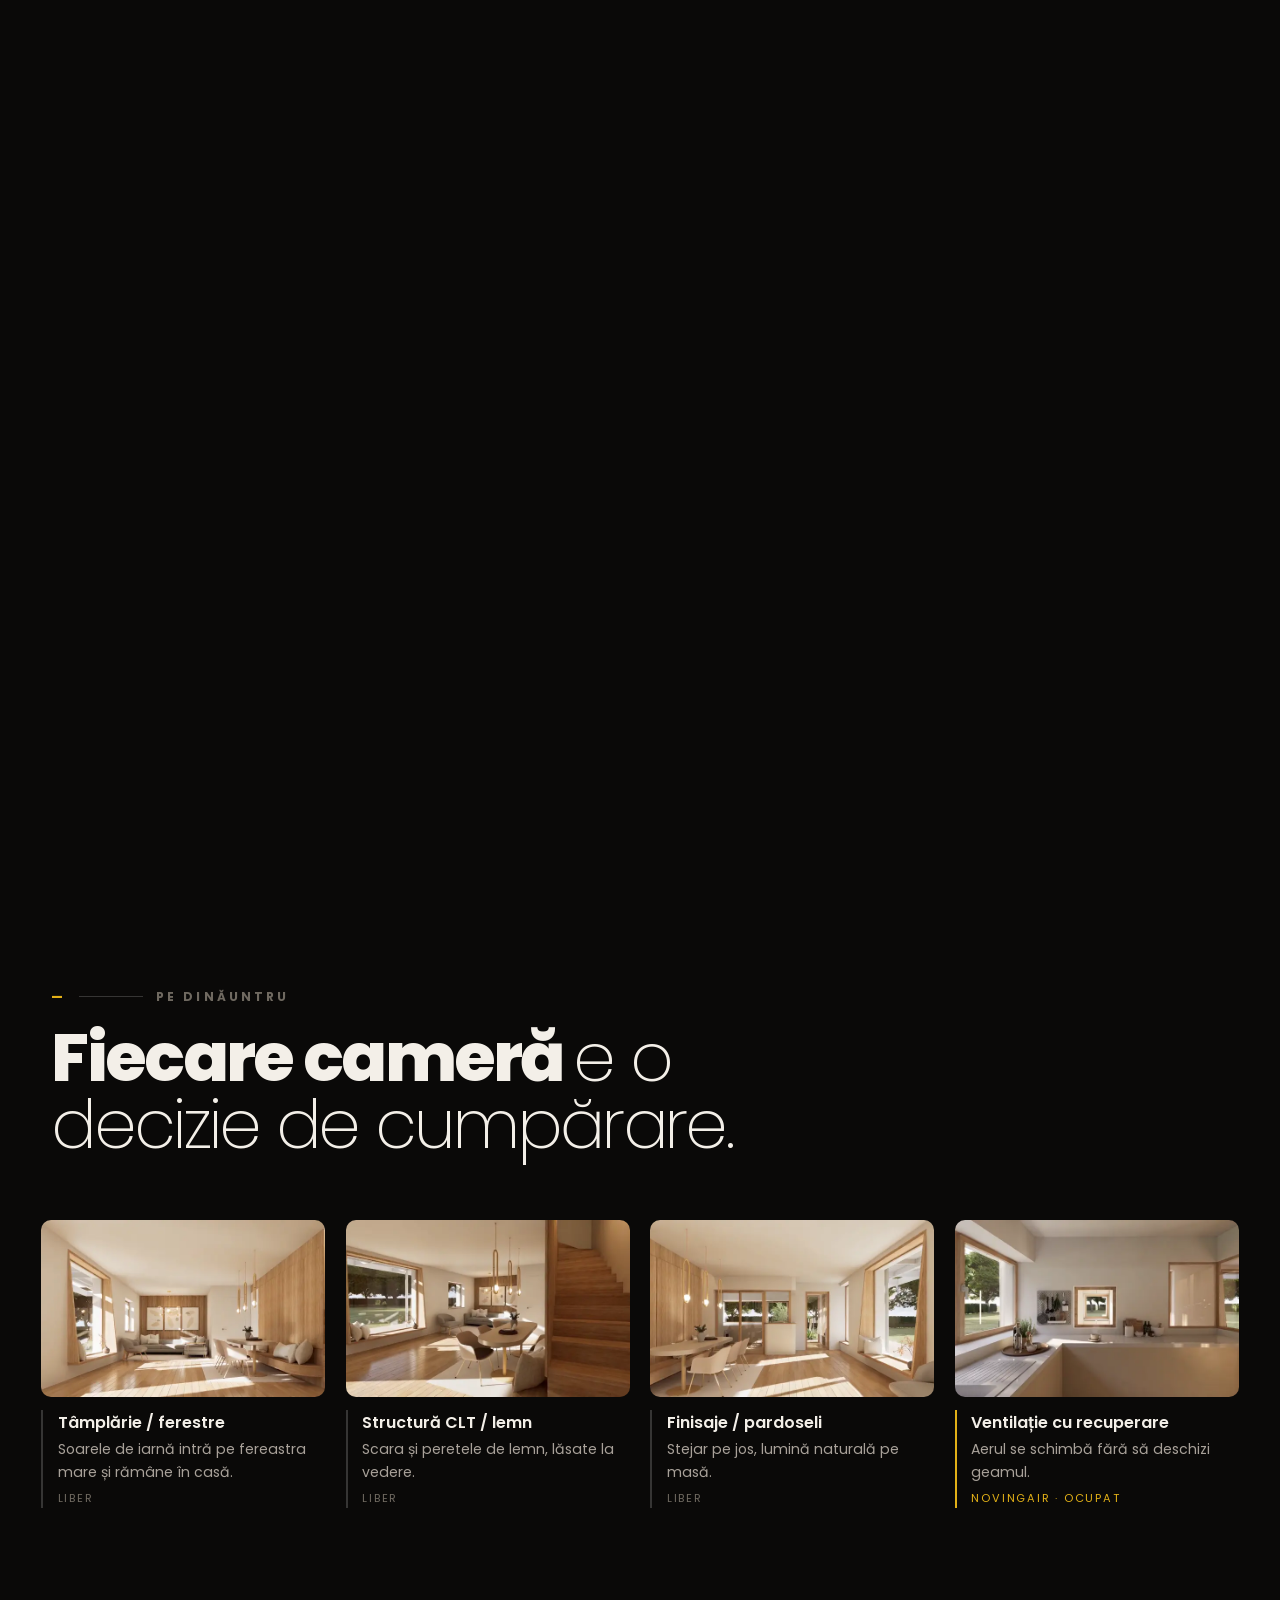
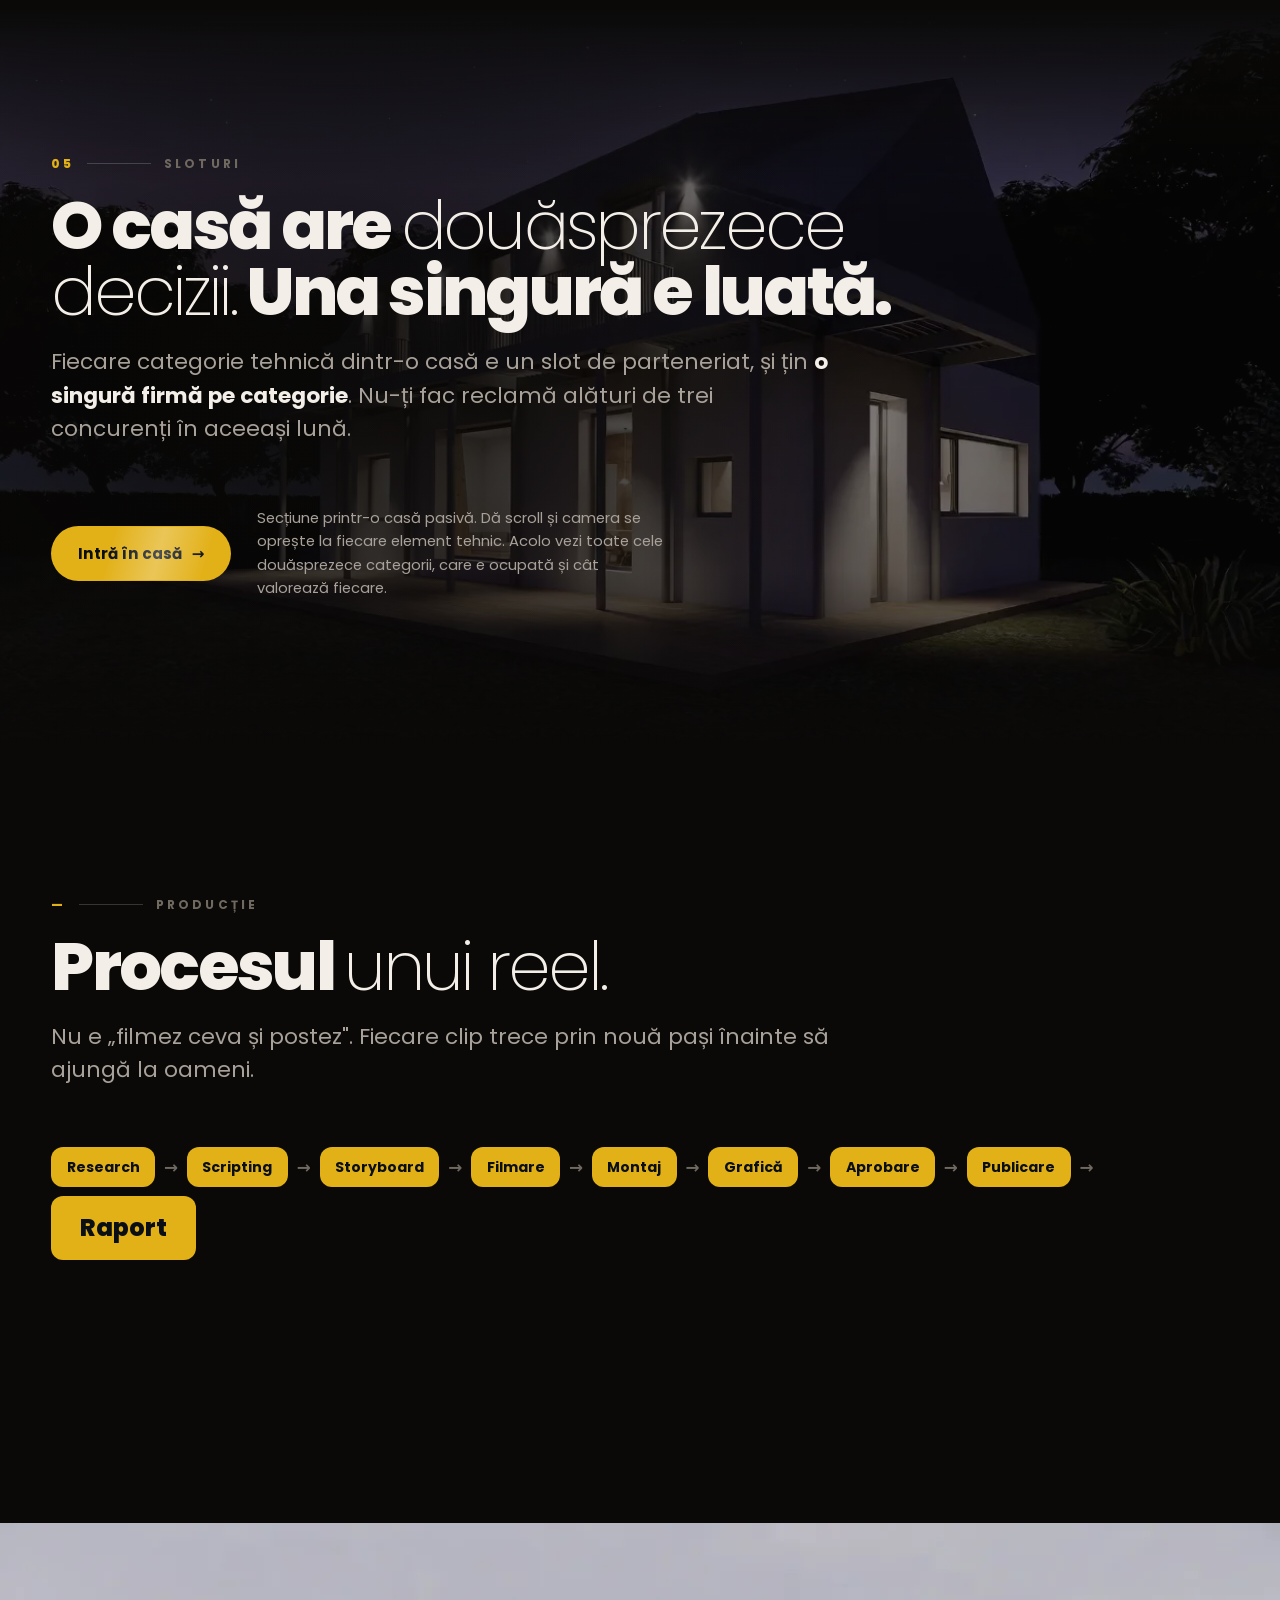
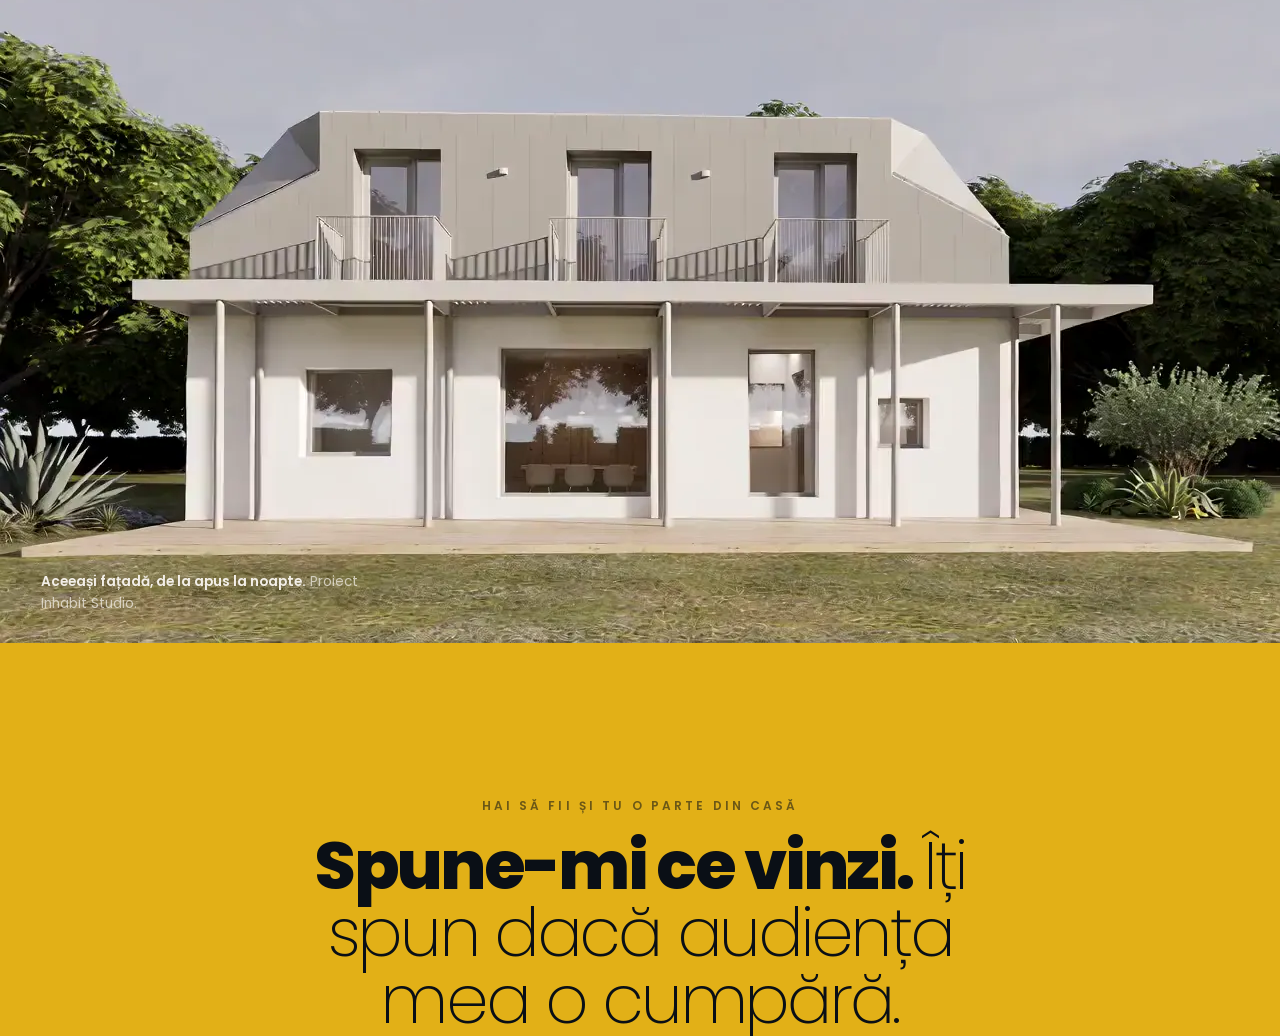
==== commit 585f4ca6: "Casa desfăcută pe etaje: axonometrie explodată la scroll, camere animate, fațada la apus Randarea de" ====
--- a/index.html
+++ b/index.html
@@ -393,16 +393,82 @@
   </div>
 </section>
 
+<!-- ================= AXONOMETRIA =================
+     O casă reală din proiectele Inhabit Studio: randarea de noapte se
+     desface la scroll în axonometria explodată (explozie.js). La final
+     preiau nivelurile decupate din AXO, în three.js, și fiecare își arată
+     categoriile. Cele douăsprezece sunt aceleași ca în casa.html. -->
+<section class="explo" id="explozie" aria-labelledby="exploTitle">
+  <div class="explo__stage">
+    <canvas class="explo__frames" aria-hidden="true"></canvas>
+    <canvas class="explo__gl" aria-hidden="true"></canvas>
+    <noscript><img class="explo__still" src="assets/explozie/axo-final.webp" alt=""></noscript>
+
+    <div class="explo__head">
+      <p class="slate"><b>—</b><i></i>Axonometrie explodată</p>
+      <h2 id="exploTitle">O casă reală, <span>desfăcută pe etaje.</span></h2>
+      <p class="explo__sub">Proiect Inhabit Studio. Fiecare nivel ascunde categoriile lui de parteneriat, și doar una e luată.</p>
+    </div>
+
+    <ul class="explo__levels">
+      <li class="explo__level" data-level="acoperis">
+        <b>Acoperiș</b>
+        <span>Acoperiș / învelitori</span><span>Fotovoltaic + baterii</span><span>Izolație naturală</span>
+      </li>
+      <li class="explo__level" data-level="mansarda">
+        <b>Mansardă</b>
+        <span>Structură CLT / lemn</span><span>Tâmplărie / ferestre</span><span>Etanșare / membrane</span><span>Smart home</span>
+      </li>
+      <li class="explo__level" data-level="parter">
+        <b>Parter</b>
+        <span class="is-taken">Ventilație cu recuperare <em>NovingAIR · ocupat</em></span>
+        <span>Zidărie / ceramică</span><span>Izolație termică</span><span>Pompe de căldură</span><span>Finisaje / pardoseli</span>
+      </li>
+    </ul>
+
+    <p class="explo__hint" aria-hidden="true">Derulează</p>
+  </div>
+</section>
+
+<!-- ================= PE DINĂUNTRU =================
+     Aceeași casă, patru camere. Clipurile sunt animate din randările
+     Inhabit Studio (Scene 33, 34, 35, 44). Fiecare e legat de categoria
+     pe care o arată; pornesc doar când sunt pe ecran (casa-video.js). -->
+<section class="section inside" id="dinauntru">
+  <div class="wrap">
+    <div class="section-head">
+      <span class="slate" data-reveal><b>—</b><i></i>Pe dinăuntru</span>
+      <h2 data-reveal style="--d:60ms">Fiecare cameră <span>e o decizie de cumpărare.</span></h2>
+    </div>
+  </div>
+  <div class="inside__rail" data-reveal>
+    <figure class="room">
+      <video muted loop playsinline preload="none" data-play="loop" poster="assets/video/casa/living_soare.webp" src="assets/video/casa/living_soare.mp4"></video>
+      <figcaption><b>Tâmplărie / ferestre</b><span>Soarele de iarnă intră pe fereastra mare și rămâne în casă.</span><em>liber</em></figcaption>
+    </figure>
+    <figure class="room">
+      <video muted loop playsinline preload="none" data-play="loop" poster="assets/video/casa/scara.webp" src="assets/video/casa/scara.mp4"></video>
+      <figcaption><b>Structură CLT / lemn</b><span>Scara și peretele de lemn, lăsate la vedere.</span><em>liber</em></figcaption>
+    </figure>
+    <figure class="room">
+      <video muted loop playsinline preload="none" data-play="loop" poster="assets/video/casa/dining.webp" src="assets/video/casa/dining.mp4"></video>
+      <figcaption><b>Finisaje / pardoseli</b><span>Stejar pe jos, lumină naturală pe masă.</span><em>liber</em></figcaption>
+    </figure>
+    <figure class="room room--taken">
+      <video muted loop playsinline preload="none" data-play="loop" poster="assets/video/casa/bucatarie.webp" src="assets/video/casa/bucatarie.mp4"></video>
+      <figcaption><b>Ventilație cu recuperare</b><span>Aerul se schimbă fără să deschizi geamul.</span><em>NovingAIR · ocupat</em></figcaption>
+    </figure>
+  </div>
+</section>
+
 <!-- ================= 05 · CASA =================
      Doar casa și un buton. Lista celor douăsprezece categorii a plecat în
      casa.html: aici e invitația, acolo e inventarul. Imaginea e randată din
      SVG-ul din casa.html — dacă desenul se schimbă, se regenerează (README). -->
 <section class="section section--casa">
   <div class="casa-bg" aria-hidden="true">
-    <picture data-parallax="46">
-      <source type="image/webp" srcset="assets/img/casa-preview.webp">
-      <img src="assets/img/casa-preview.jpg" alt="" width="2600" height="1701" loading="lazy" decoding="async">
-    </picture>
+    <!-- casa de noapte, orbită lentă din Scene 31 (Inhabit Studio) -->
+    <video class="casa-bg__video" muted playsinline preload="none" data-play="once" poster="assets/video/casa/noapte_orbit.webp" data-end="assets/video/casa/noapte_orbit-final.webp" src="assets/video/casa/noapte_orbit.mp4"></video>
   </div>
   <div class="casa-bg__scrim" aria-hidden="true"></div>
   <div class="wrap">
@@ -454,6 +520,14 @@
       tău pe el. Iar la final primești raportul cu cifrele reale, nu un screenshot.
     </p>
   </div>
+</section>
+
+<!-- ================= SEARA =================
+     Fațada de zi (Scene 28) care ajunge în randarea de noapte (Scene 36):
+     rulează o dată când intră pe ecran și rămâne pe casa aprinsă. -->
+<section class="dusk" aria-label="Aceeași fațadă, de la apus la noapte">
+  <video muted playsinline preload="none" data-play="once" poster="assets/video/casa/zi_noapte-start.webp" data-end="assets/video/casa/zi_noapte-final.webp" src="assets/video/casa/zi_noapte.mp4"></video>
+  <p class="dusk__cap"><b>Aceeași fațadă, de la apus la noapte.</b> Proiect Inhabit Studio.</p>
 </section>
 
 <!-- ================= CTA ================= -->
@@ -523,6 +597,11 @@
   </div>
 </footer>
 
+<script type="importmap">
+{ "imports": { "three": "./assets/vendor/three.module.min.js" } }
+</script>
+<script src="assets/js/explozie.js?v=1" defer></script>
+<script src="assets/js/casa-video.js?v=1" defer></script>
 <script src="assets/js/loader.js?v=2" defer></script>
 <script src="assets/js/main.js?v=10" defer></script>
 </body>
--- a/assets/css/style.css
+++ b/assets/css/style.css
@@ -514,13 +514,6 @@
 .hero__grid { display: grid; gap: clamp(2rem, 1rem + 3vw, 3.5rem); align-items: end; }
 .hero__grid > * { max-width: min(700px, 62%); }
 @media (max-width: 980px) { .hero__grid > * { max-width: none; } }
-
-/* Hero-ul e un grid; fâșia de cifre e o bandă orizontală. Fără min-width:0
-   pe itemele de grid, min-width:auto le umflă la lățimea benzii (min-content),
-   pista iese peste ecran și titlul + textul se taie la overflow:hidden.
-   Cu min-width:0 pista se strânge la lățimea telefonului, iar banda scrollează
-   pe orizontală în interiorul ei. */
-.hero > .wrap, .hero__grid, .hero__grid > * { min-width: 0; }
 
 /* semnătura de lângă butoane, în locul portretului decupat */
 .hero__sign {
@@ -1546,3 +1539,112 @@
   .formats { gap: 1.8rem; }
   .format__body p { font-size: .84rem; }
 }
+
+/* ---------- Axonometria explodată (explozie.js) ----------
+   Secțiune înaltă cu scena lipită: scroll-ul derulează cadrele, nu pagina.
+   Începe pe noapte, deci pe fundalul paginii; când casa ajunge în studio,
+   titlul trece pe cerneală închisă, ca pe secțiunile galbene. */
+.explo { position: relative; height: 420svh; background: var(--bg); }
+.explo__stage { position: sticky; top: 0; height: 100svh; overflow: hidden; isolation: isolate; }
+.explo__frames, .explo__gl, .explo__still { position: absolute; inset: 0; width: 100%; height: 100%; }
+.explo__still { object-fit: cover; }
+.explo__gl { pointer-events: none; }
+
+.explo__head {
+  position: absolute; z-index: 2;
+  left: var(--gutter); top: clamp(5.5rem, 12svh, 8rem);
+  max-width: min(30rem, 42vw);
+  transition: color .6s ease;
+}
+.explo__head h2 { font-size: clamp(1.9rem, 1.2rem + 2.6vw, 3.6rem); line-height: 1.02; letter-spacing: -.035em; font-weight: 800; }
+.explo__head h2 span { font-weight: 300; }
+.explo__sub { margin-top: 1rem; font-size: .95rem; color: var(--ink-2); max-width: 34ch; transition: color .6s ease; }
+.explo .slate i { transition: background .6s ease; }
+/* studioul e gri deschis: cerneala se întoarce */
+.explo.is-day .explo__head { color: var(--on-lit); }
+.explo.is-day .explo__sub { color: var(--on-lit-2); }
+.explo.is-day .slate { color: var(--on-lit-3); }
+.explo.is-day .slate b { color: #7A5B00; }
+.explo.is-day .slate i { background: rgba(23, 20, 10, .25); }
+
+/* etichetele nivelurilor: le mută explozie.js lângă nivelul lor */
+.explo__levels { position: absolute; inset: 0; z-index: 3; pointer-events: none; }
+.explo__level {
+  position: absolute; left: 0; top: 0;
+  display: grid; gap: .18rem; padding: .2rem 0 .2rem .85rem;
+  border-left: 2px solid var(--on-lit);
+  color: var(--on-lit); font-size: .8rem; line-height: 1.35;
+  opacity: 0; translate: 0 10px;
+  transition: opacity .5s ease, translate .5s ease;
+  white-space: nowrap;
+}
+.explo__level.is-on { opacity: 1; translate: 0 0; }
+.explo__level b { font-size: .68rem; letter-spacing: .16em; text-transform: uppercase; color: rgba(23, 20, 10, .55); margin-bottom: .15rem; }
+.explo__level span { color: rgba(23, 20, 10, .78); }
+/* singura categorie ocupată e singura cu culoare */
+.explo__level .is-taken { color: var(--on-lit); font-weight: 600; }
+.explo__level .is-taken em {
+  display: table; margin-top: .25rem;
+  font-style: normal; font-weight: 600; font-size: .7rem;
+  padding: .12rem .45rem; border-radius: 99px; background: var(--on-lit); color: var(--yellow);
+}
+
+.explo__hint {
+  position: absolute; z-index: 2; left: 50%; bottom: 1.4rem; translate: -50% 0;
+  font-size: .68rem; letter-spacing: .2em; text-transform: uppercase; color: var(--ink-3);
+  transition: opacity .4s ease;
+}
+.explo.is-day .explo__hint { opacity: 0; }
+
+@media (max-width: 720px) {
+  .explo__head { top: 5rem; max-width: none; right: var(--gutter); }
+  .explo__sub { display: none; }
+  /* pe telefon eticheta stă peste casă: primește un fundal, altfel nu se citește */
+  .explo__level {
+    font-size: .72rem; padding: .45rem .7rem; border-left-width: 2px;
+    background: rgba(214, 208, 208, .93);
+    border-radius: 0 8px 8px 0;
+  }
+}
+@media (prefers-reduced-motion: reduce) {
+  .explo { height: auto; }
+  .explo__stage { position: relative; }
+}
+
+/* ---------- Pe dinăuntru: camerele casei, fiecare cu categoria ei ---------- */
+.inside { padding-bottom: clamp(3rem, 2rem + 4vw, 6rem); }
+.inside__rail {
+  display: grid; grid-auto-flow: column; grid-auto-columns: minmax(280px, 34vw);
+  gap: clamp(.8rem, .5rem + 1vw, 1.4rem);
+  overflow-x: auto; scroll-snap-type: x mandatory; overscroll-behavior-x: contain;
+  padding: 0 var(--gutter) 1rem; scrollbar-width: none;
+}
+.inside__rail::-webkit-scrollbar { display: none; }
+.room { scroll-snap-align: start; display: grid; gap: .8rem; }
+.room video {
+  width: 100%; aspect-ratio: 16 / 10; object-fit: cover; border-radius: 10px;
+  background: var(--bg-3);
+}
+.room figcaption { display: grid; gap: .2rem; padding-left: .9rem; border-left: 2px solid var(--line-2); }
+.room figcaption b { font-size: 1rem; font-weight: 600; }
+.room figcaption span { font-size: .88rem; color: var(--ink-2); }
+.room figcaption em { font-style: normal; font-size: .7rem; letter-spacing: .16em; text-transform: uppercase; color: var(--ink-3); margin-top: .2rem; }
+.room--taken figcaption { border-left-color: var(--yellow); }
+.room--taken figcaption em { color: var(--yellow); }
+@media (max-width: 720px) { .inside__rail { grid-auto-columns: 82vw; } }
+
+/* ---------- Seara: fațada de la apus la noapte, pe toată lățimea ---------- */
+.dusk { position: relative; background: #07070A; }
+.dusk video { width: 100%; aspect-ratio: 16 / 9; max-height: 92svh; object-fit: cover; }
+.dusk__cap {
+  position: absolute; left: var(--gutter); bottom: clamp(1rem, .6rem + 1.5vw, 2rem);
+  font-size: .85rem; color: rgba(243, 239, 232, .72); max-width: 40ch;
+}
+.dusk__cap b { color: var(--ink); font-weight: 600; }
+@media (max-width: 720px) {
+  /* pe telefon fațada rămâne întreagă; textul trece sub imagine */
+  .dusk__cap { position: static; padding: .9rem var(--gutter) 0; }
+}
+
+/* secțiunea de sloturi: în loc de desen, casa noaptea, cu scrim-ul existent */
+.casa-bg__video { width: 100%; height: 100%; object-fit: cover; opacity: .7; }
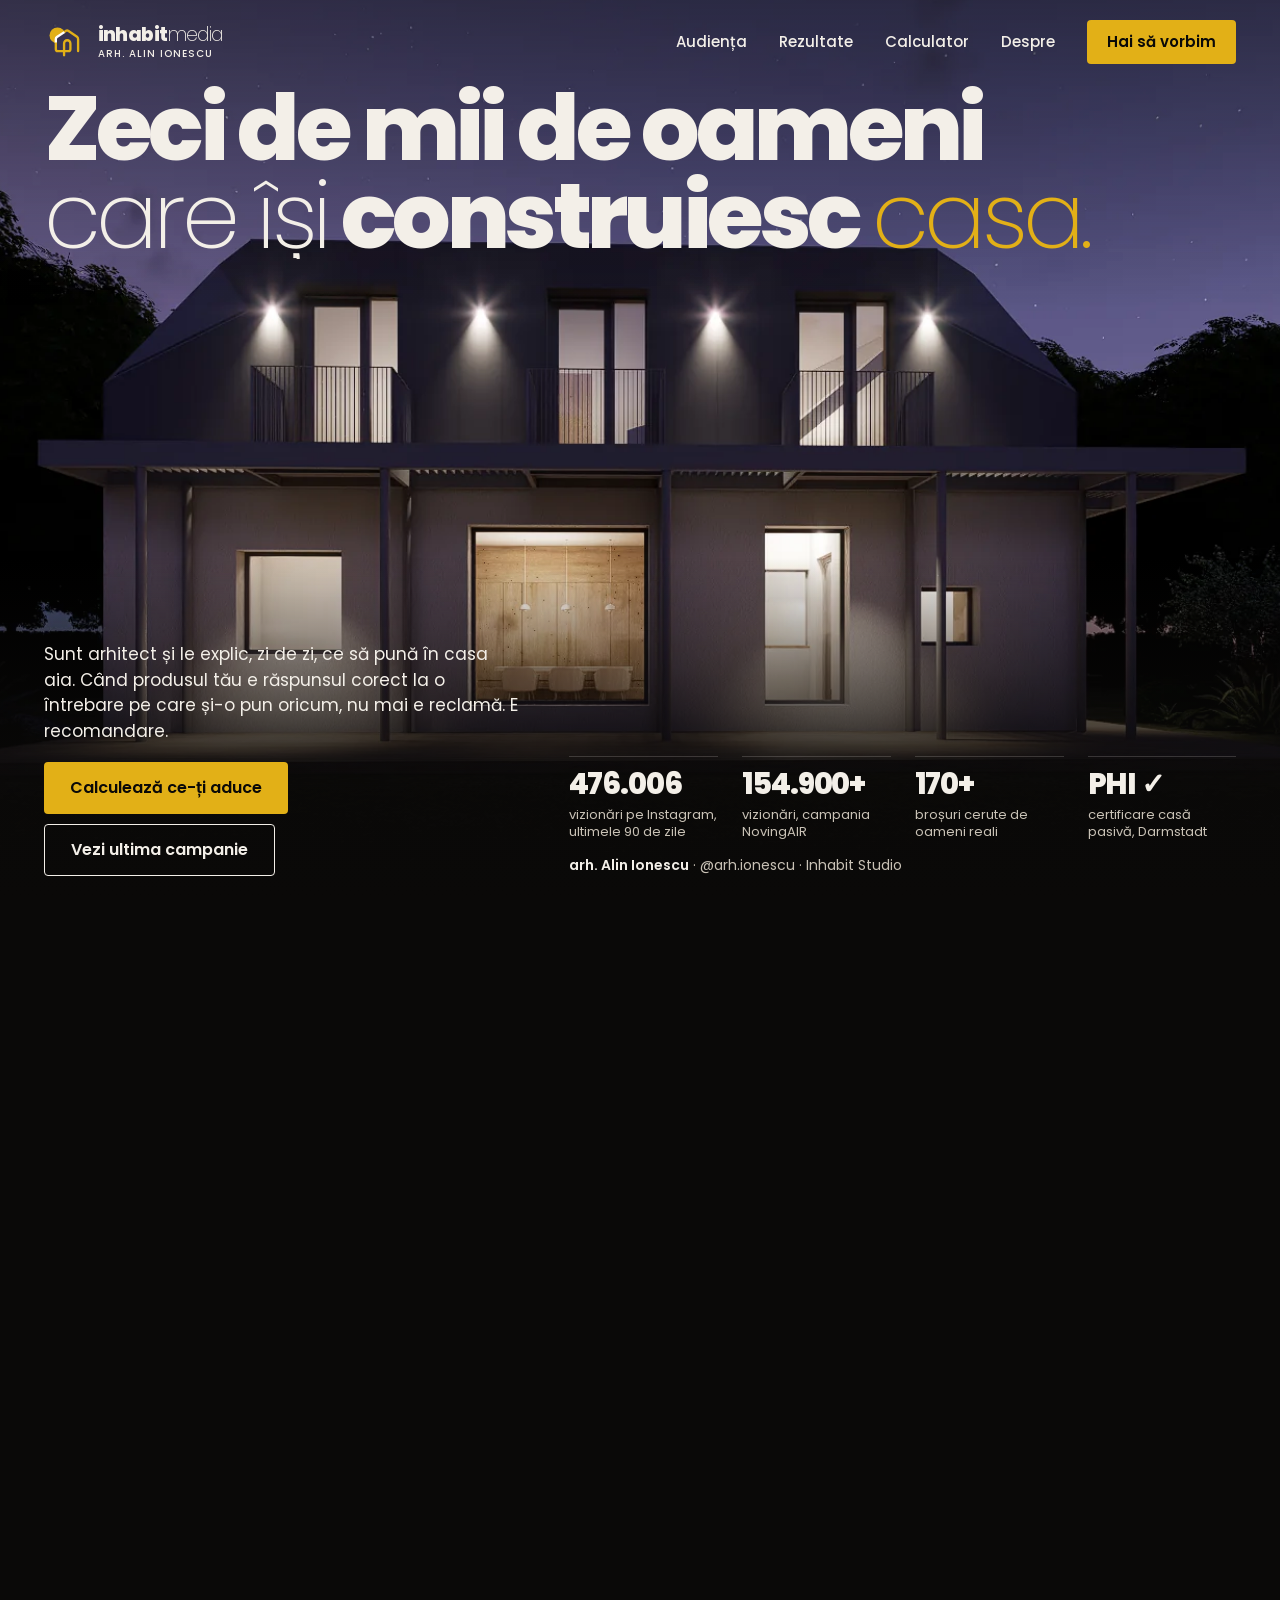
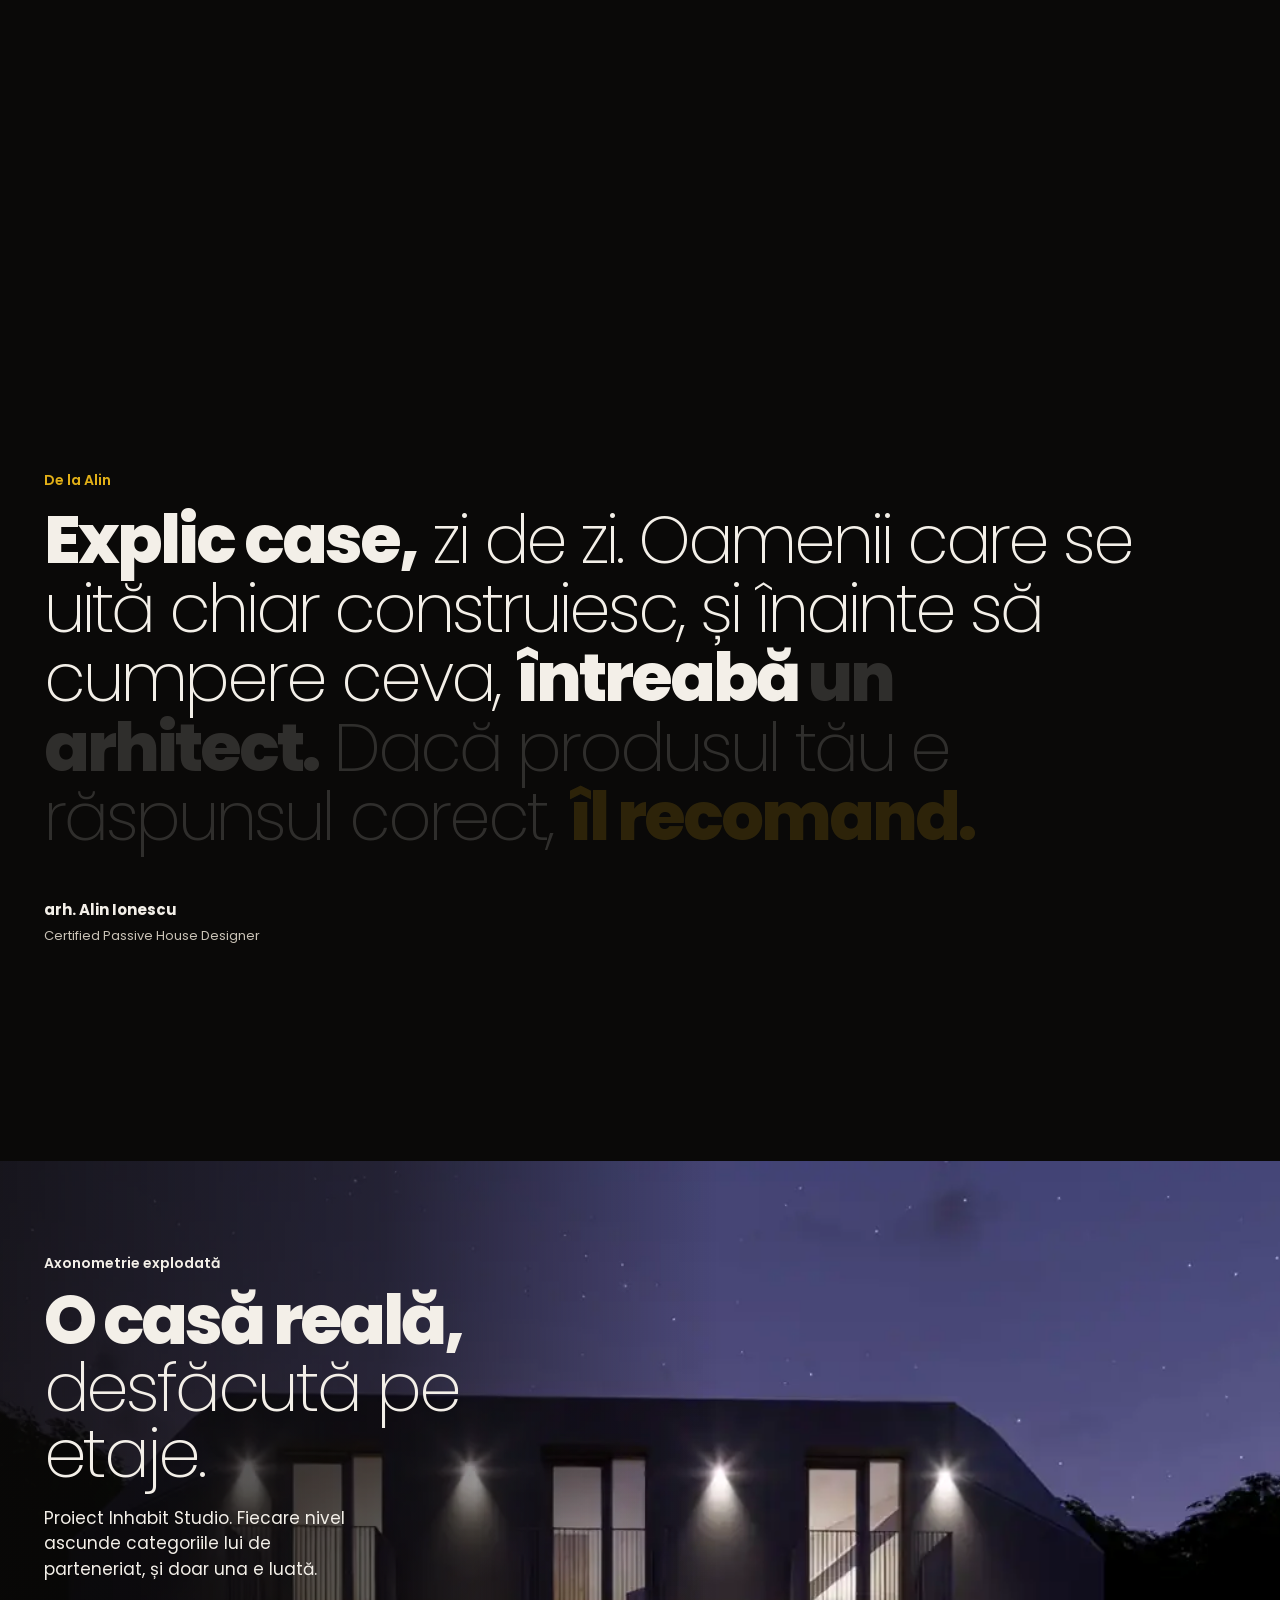
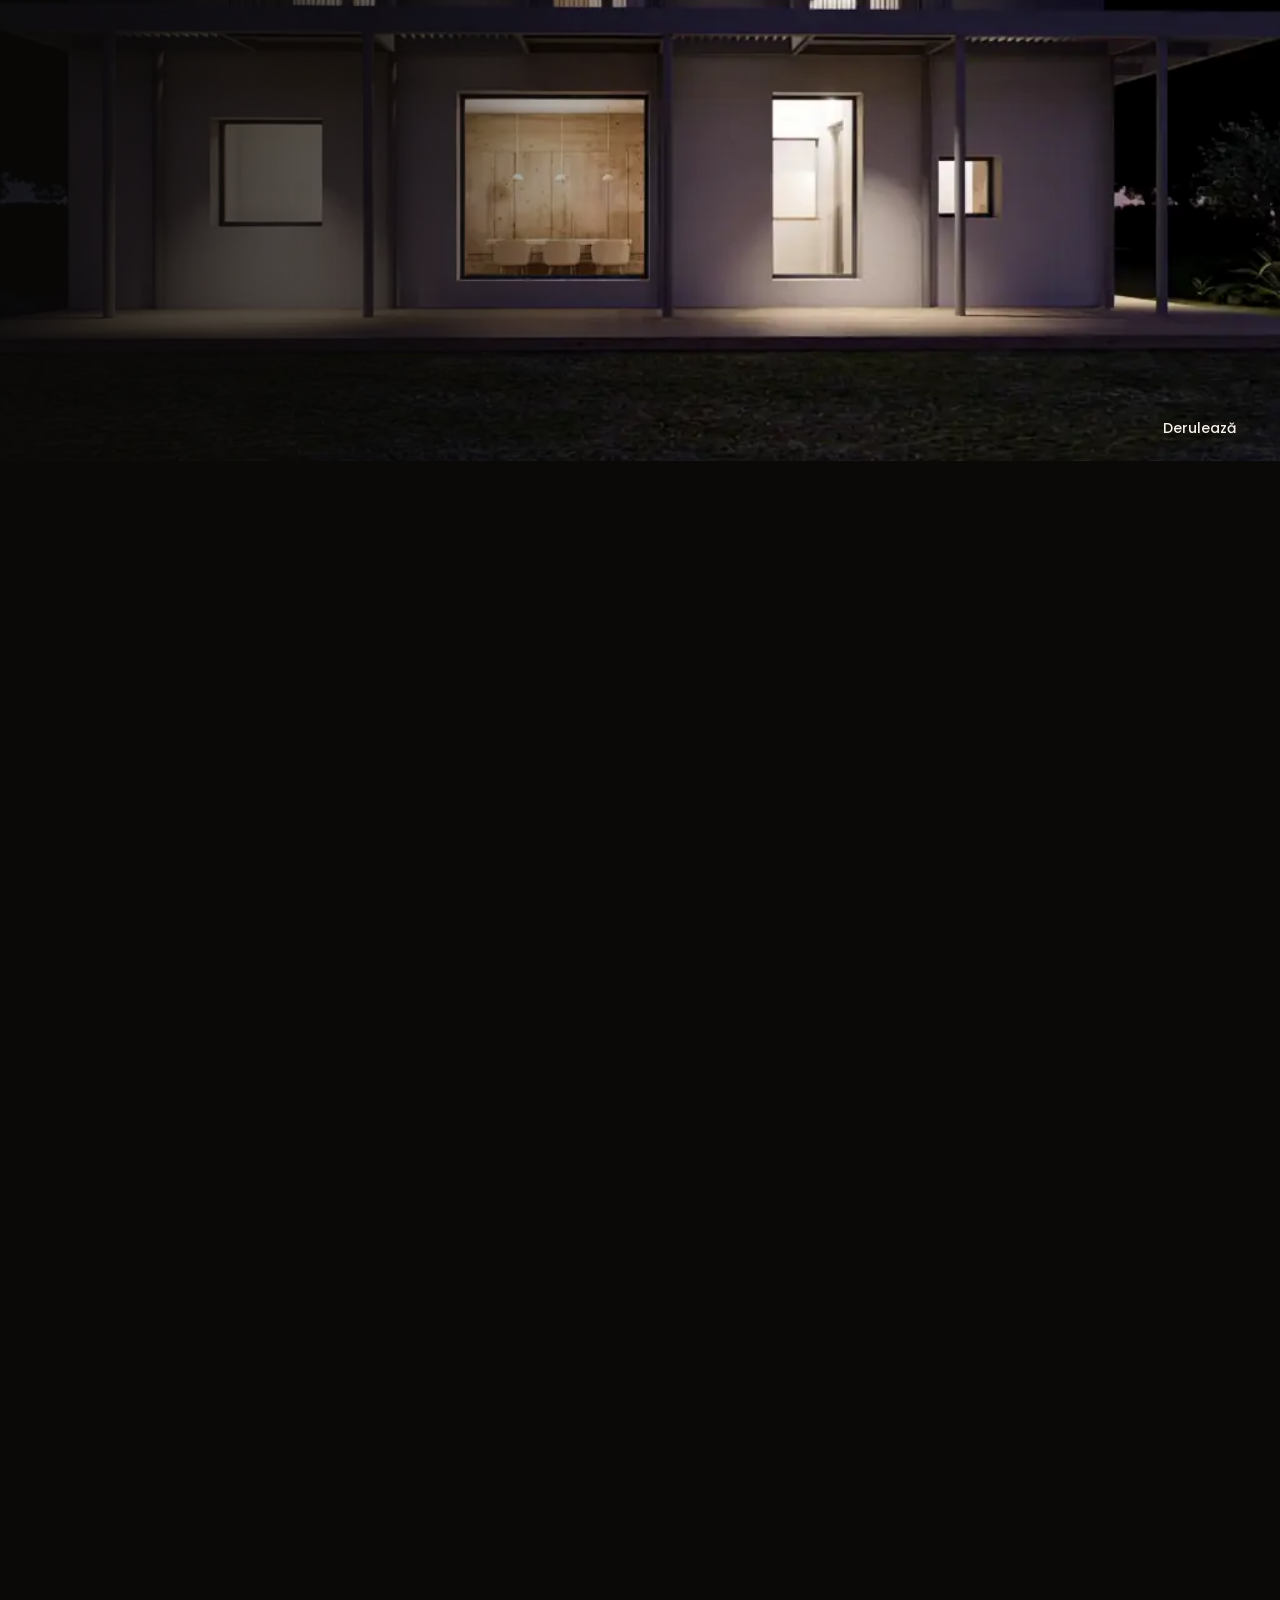
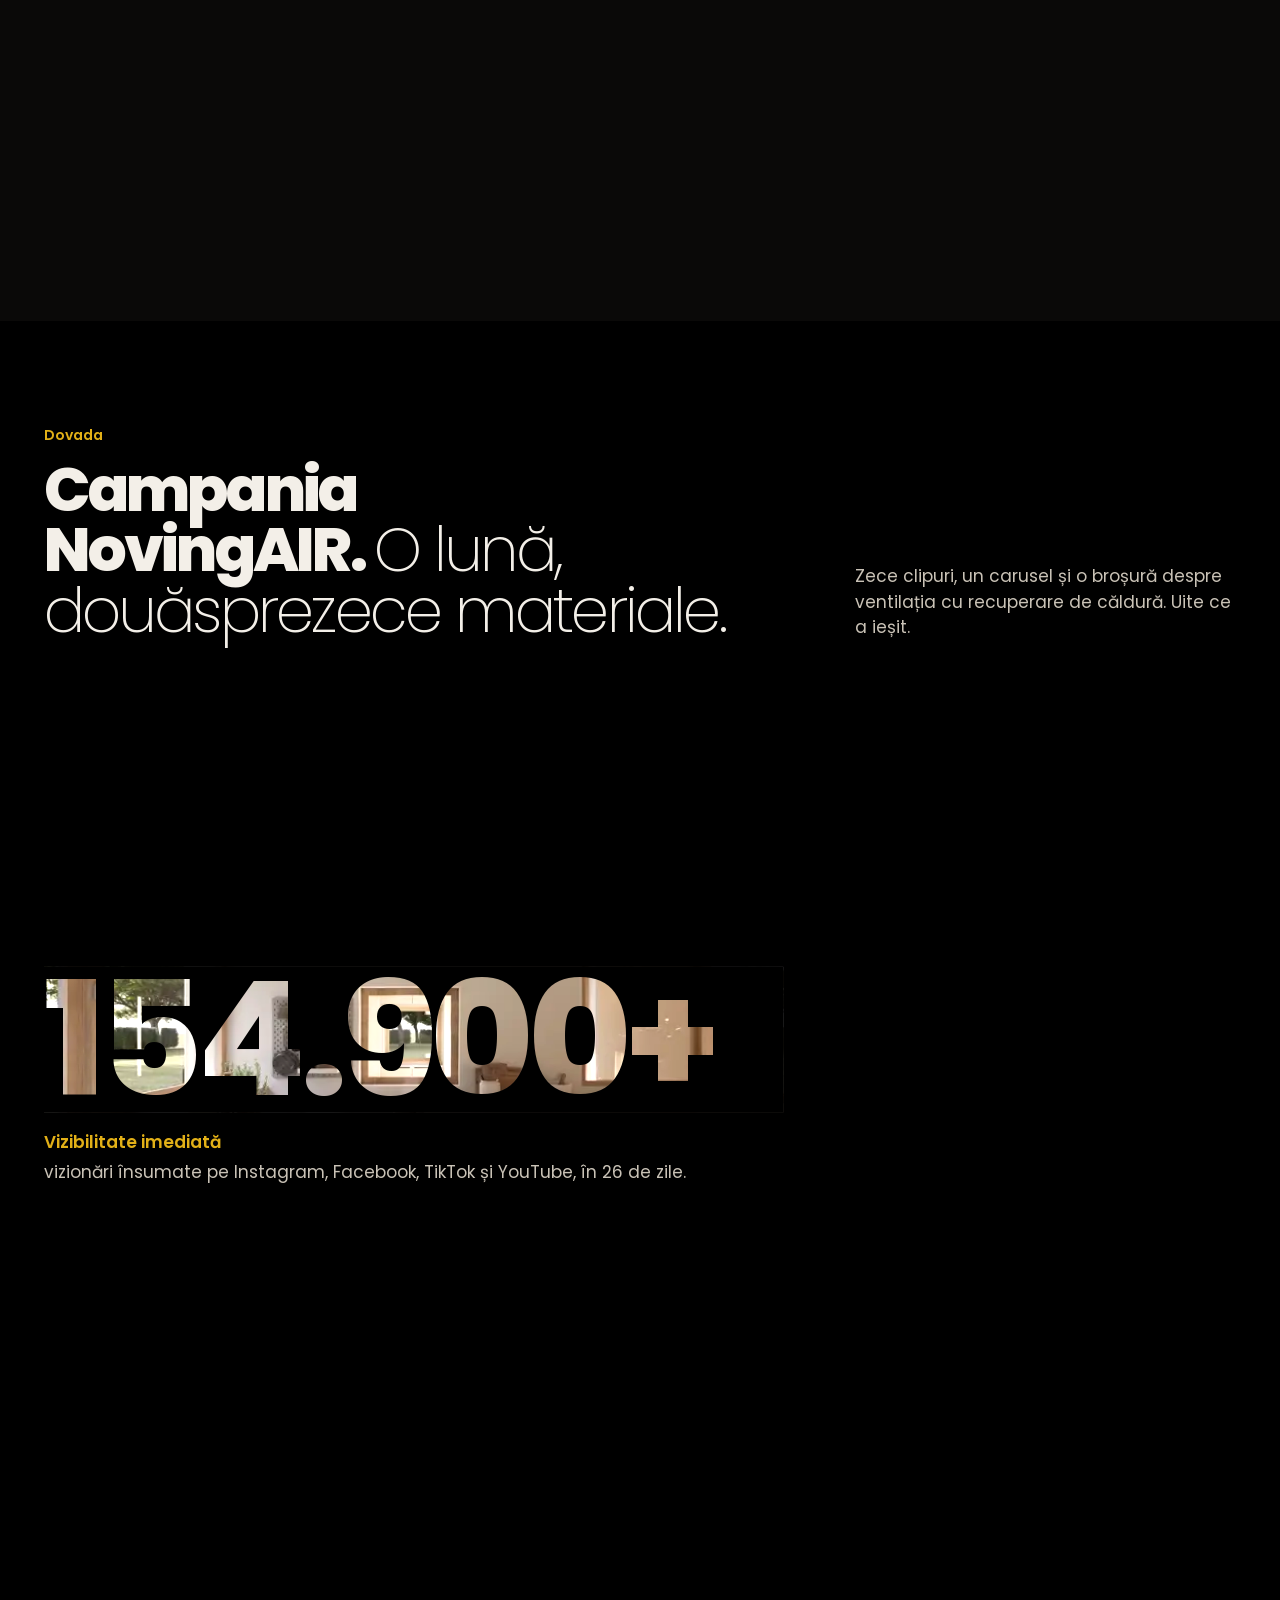
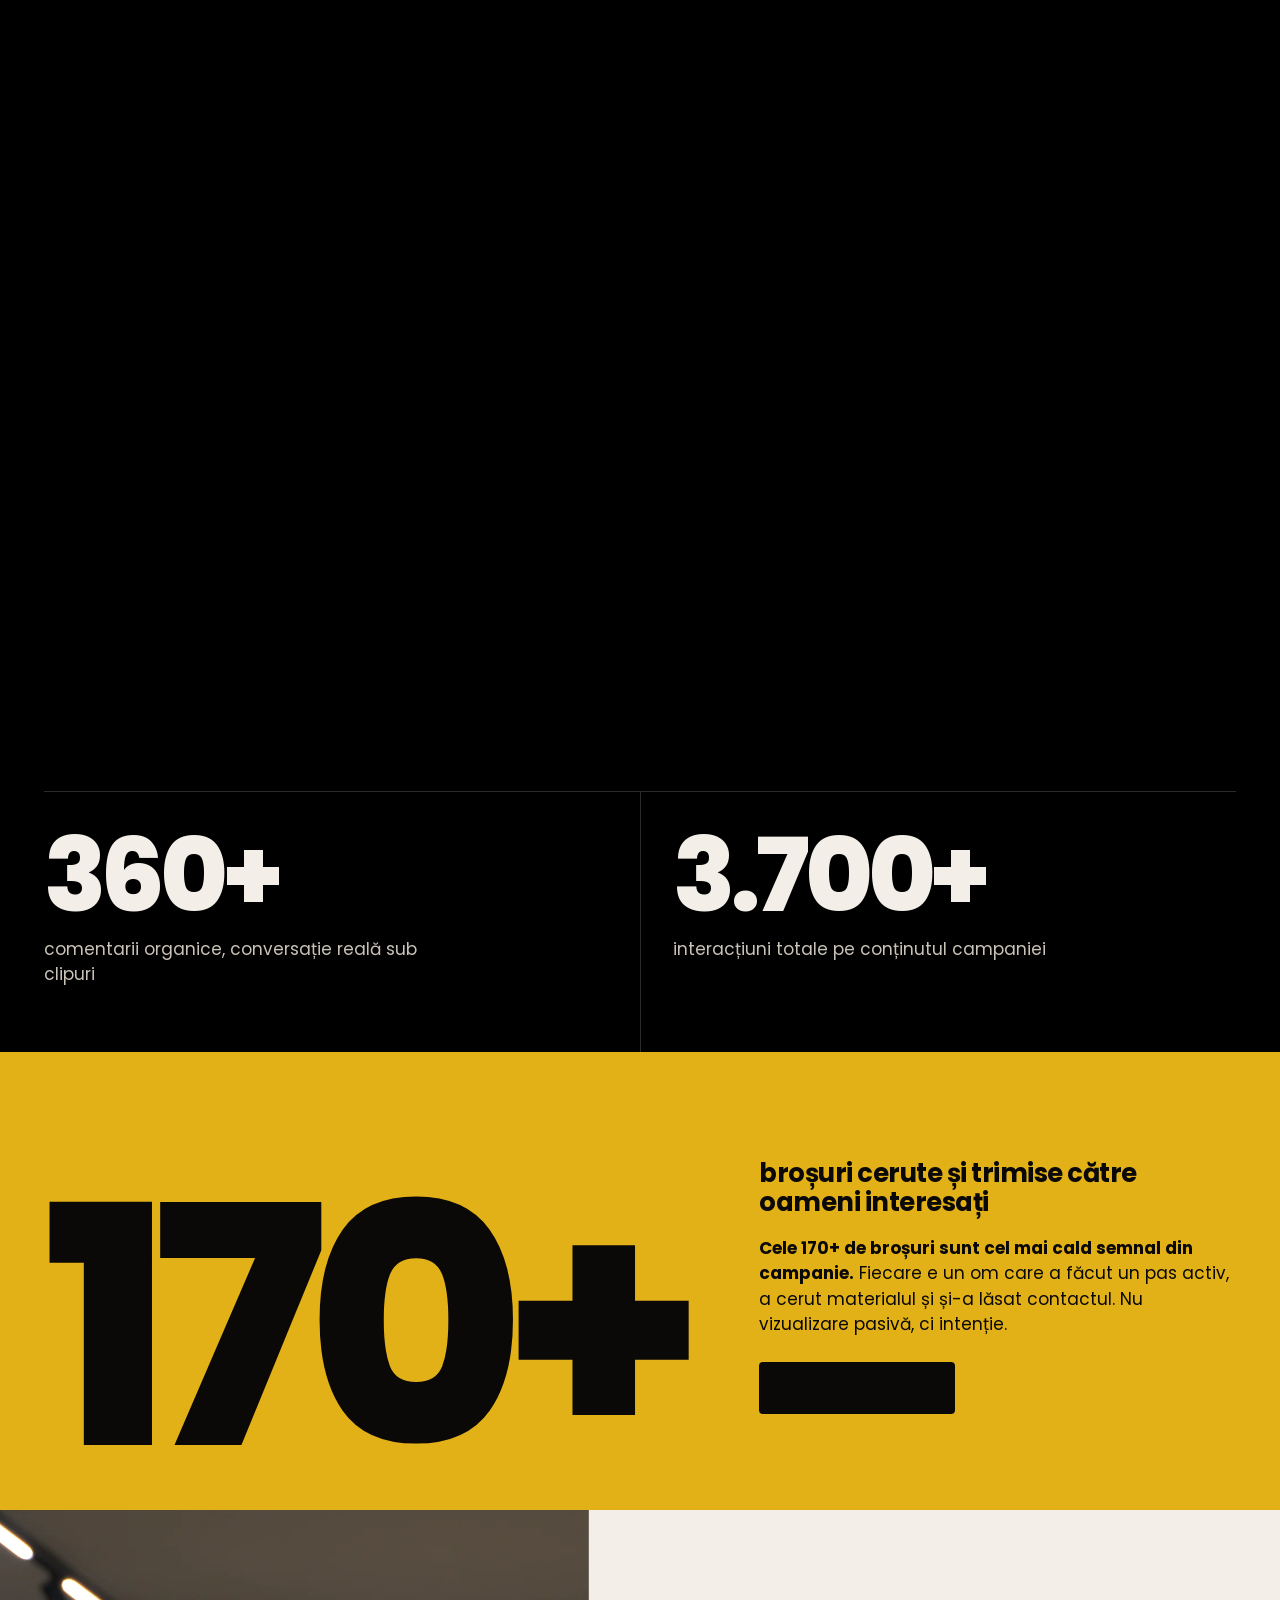
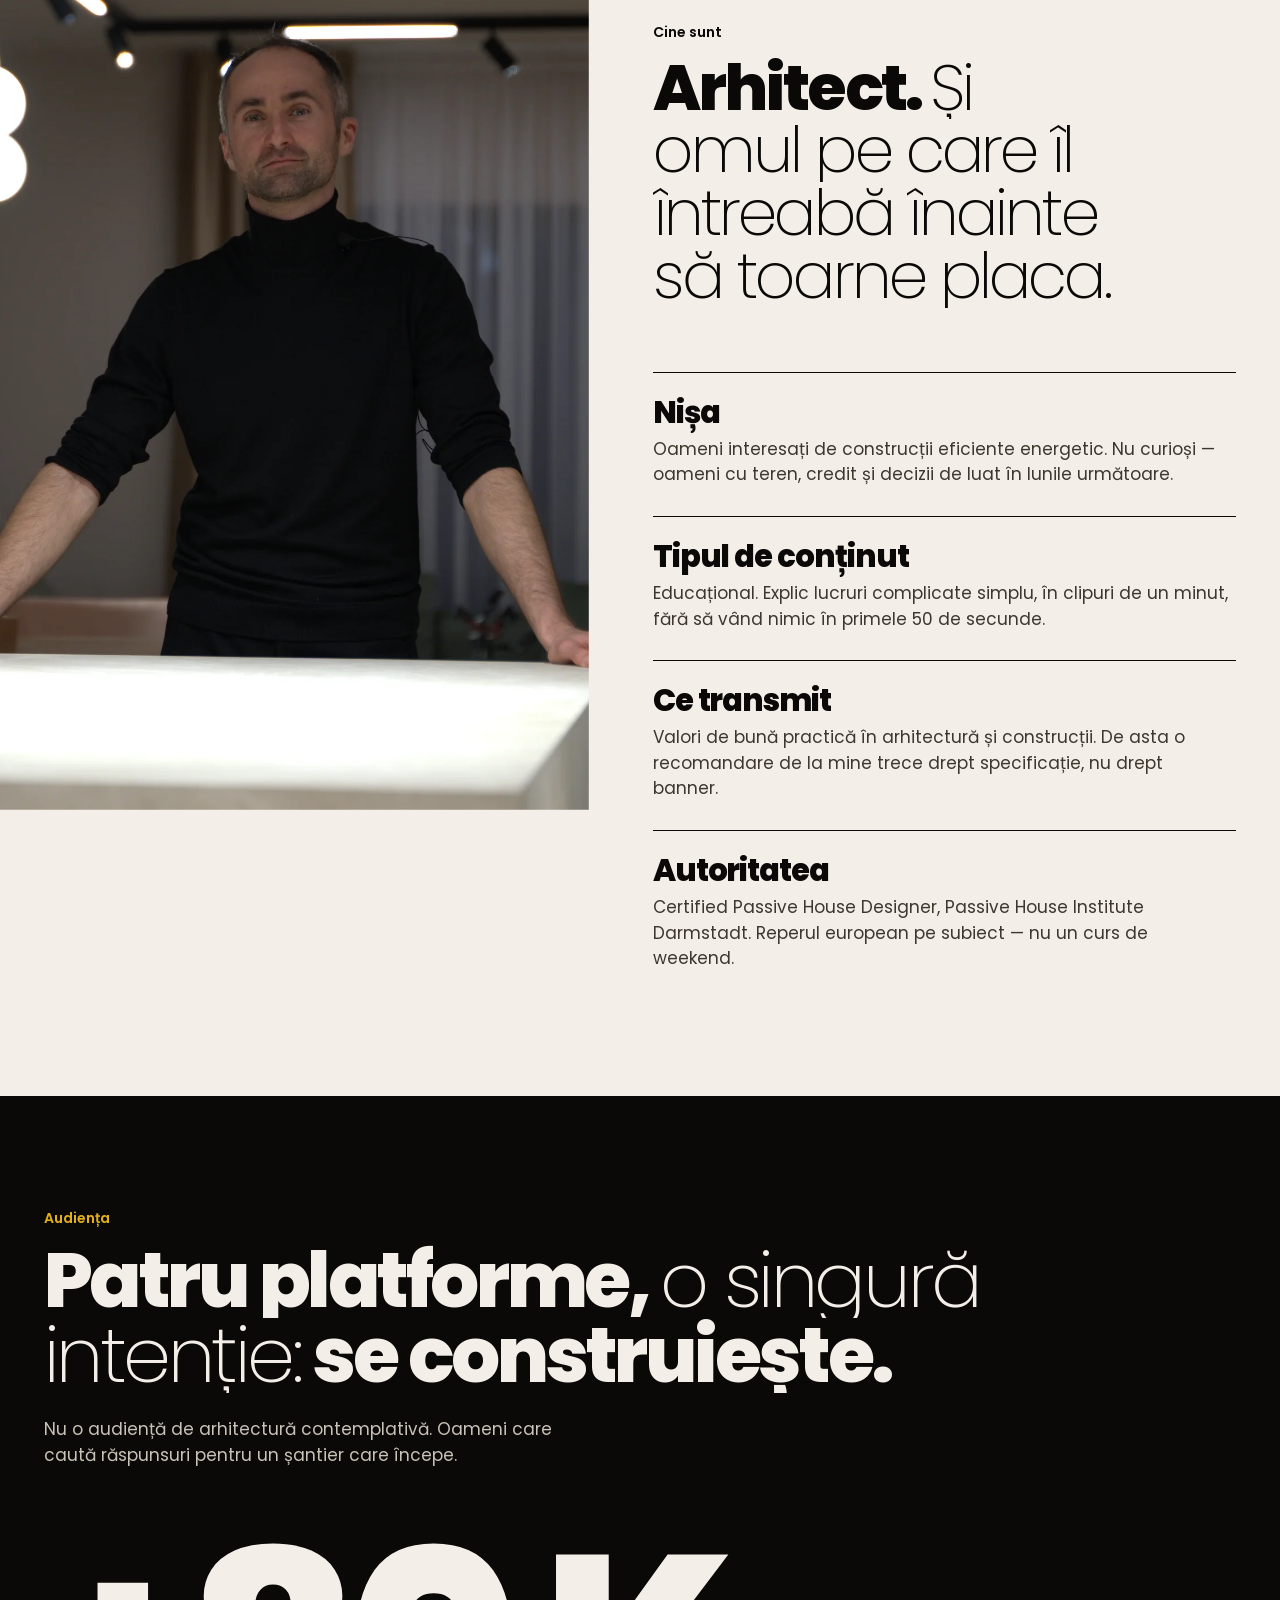
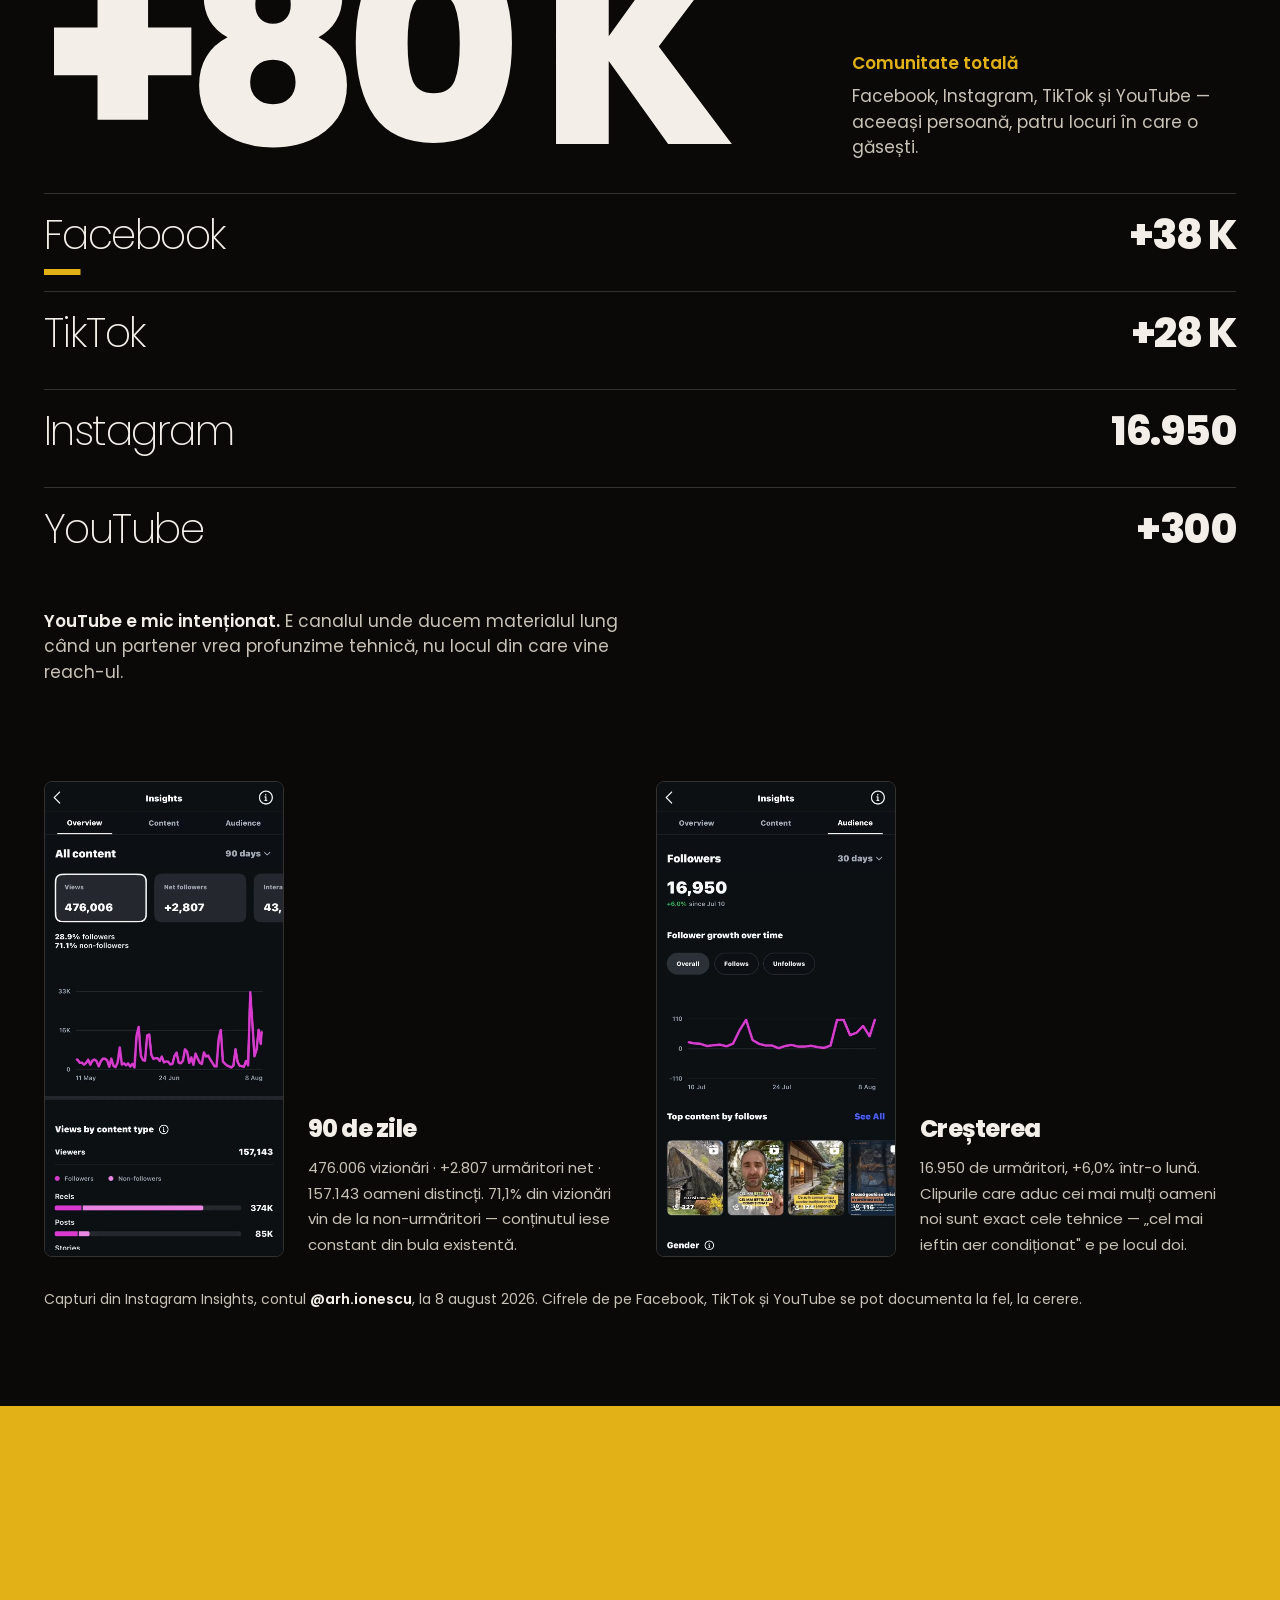
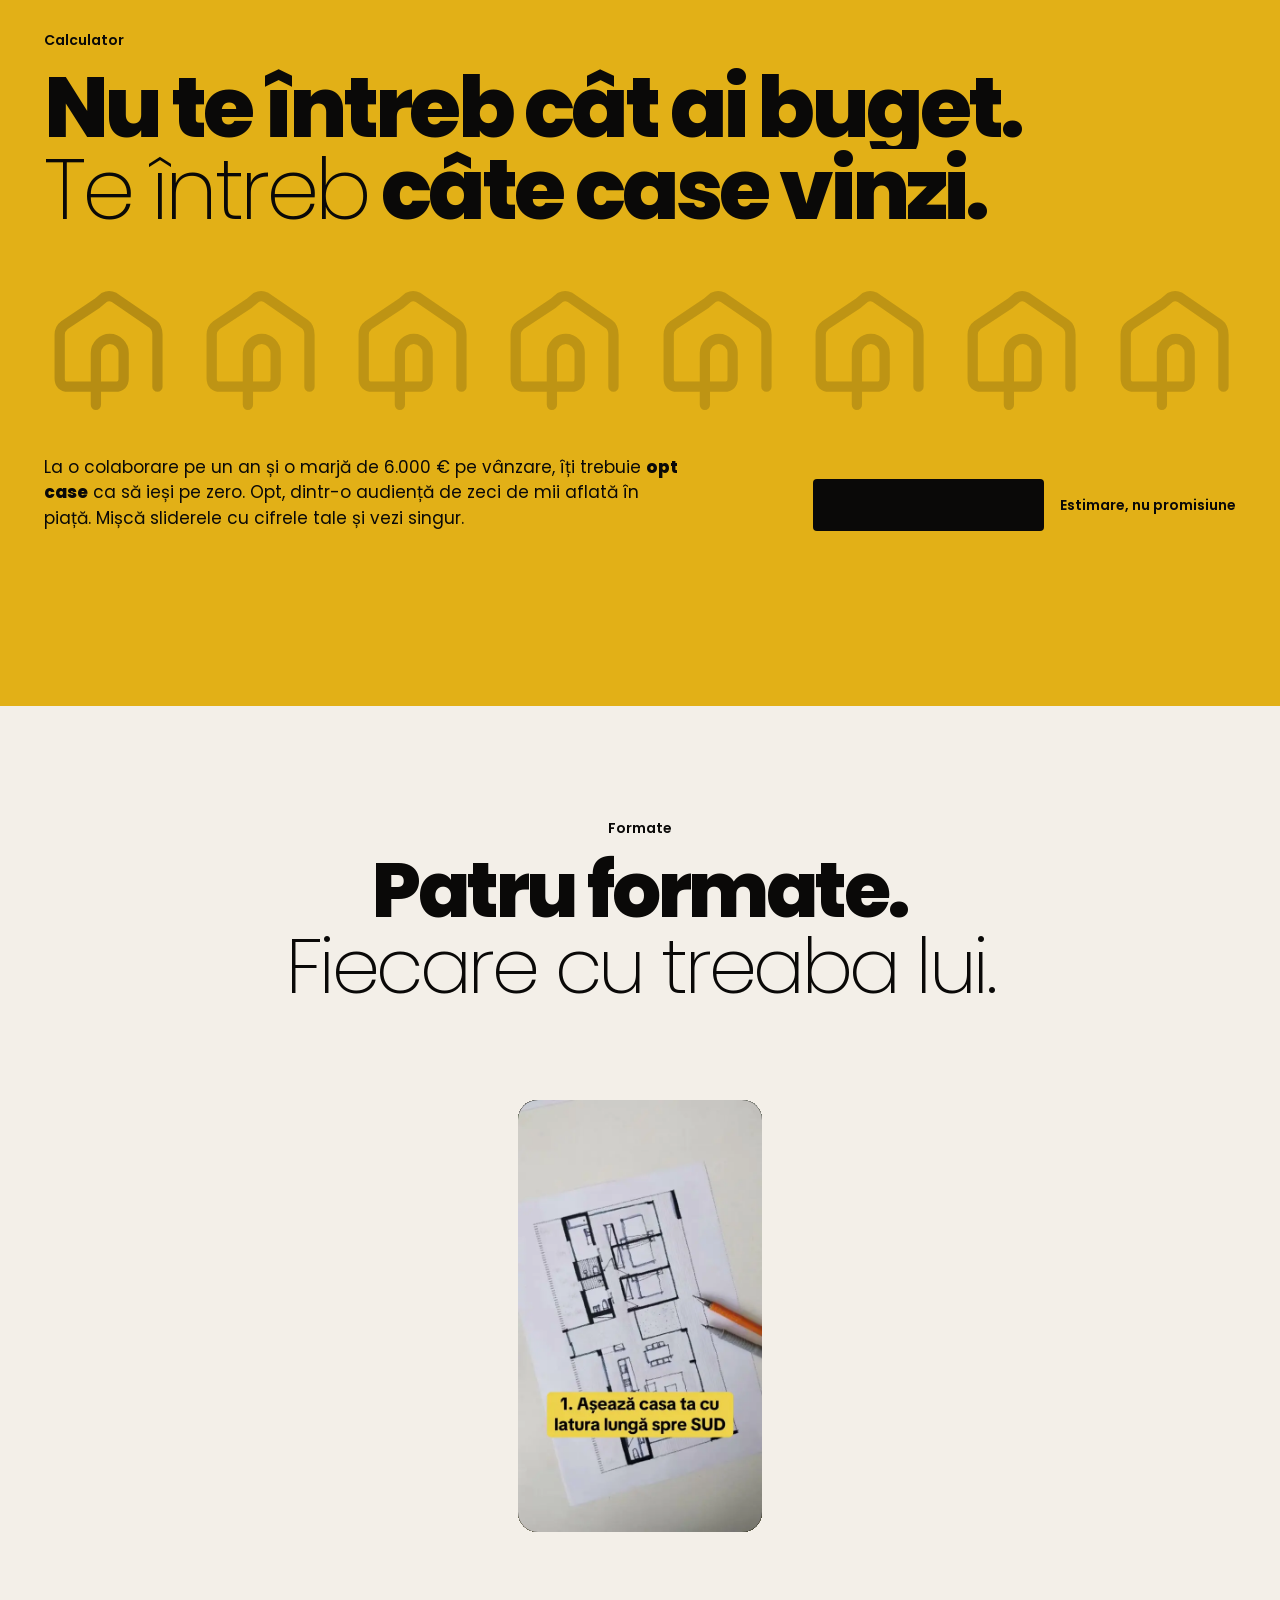
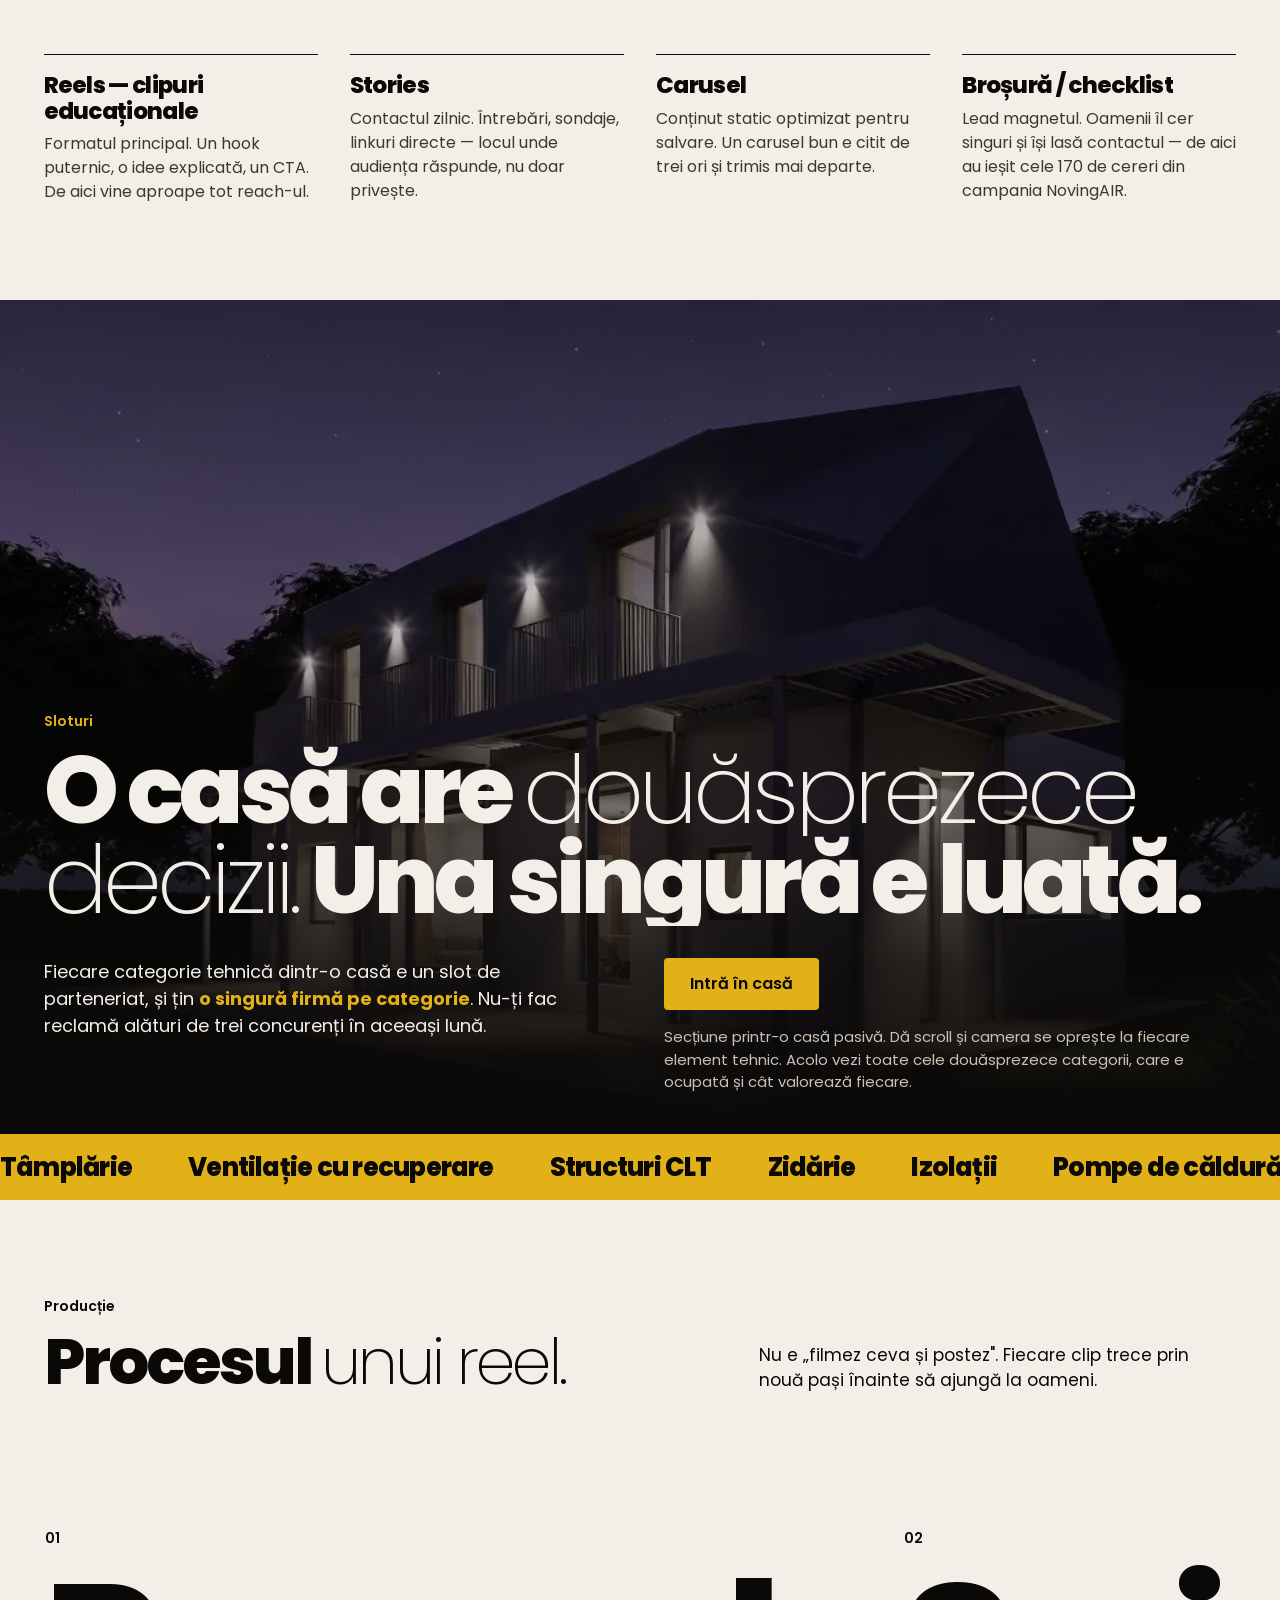
==== commit e21299be: "Varianta cinematică pe tot site-ul: vorbele lui Alin, final aerisit, pagini interioare pe același în" ====
--- a/index.html
+++ b/index.html
@@ -1,5 +1,5 @@
 <!doctype html>
-<html lang="ro" class="no-js">
+<html lang="ro">
 <head>
 <meta charset="utf-8">
 <meta name="viewport" content="width=device-width, initial-scale=1">
@@ -16,396 +16,94 @@
 <meta name="twitter:card" content="summary_large_image">
 <link rel="icon" href="data:image/svg+xml,%3Csvg xmlns='http://www.w3.org/2000/svg' viewBox='0 0 32 32'%3E%3Crect width='32' height='32' rx='7' fill='%23E2B017'/%3E%3Cpath d='M7 15.5 16 8l9 7.5V25H7z' fill='none' stroke='%230A0F16' stroke-width='2.4' stroke-linejoin='round'/%3E%3C/svg%3E">
 <link rel="preload" href="assets/fonts/poppins-800-latin.woff2" as="font" type="font/woff2" crossorigin>
-<link rel="preload" href="assets/fonts/poppins-400-latin.woff2" as="font" type="font/woff2" crossorigin>
+<link rel="preload" as="image" href="assets/img/hero/casa-noapte.webp">
 <link rel="stylesheet" href="assets/css/fonts.css">
-<link rel="stylesheet" href="assets/css/style.css?v=16">
-<script>document.documentElement.classList.remove('no-js');</script>
-<script type="application/ld+json">
-{"@context":"https://schema.org","@type":"Person","name":"Alin Ionescu","jobTitle":"Arhitect","url":"https://elod3.github.io/casa-care-vinde/","image":"https://elod3.github.io/casa-care-vinde/assets/img/alin.webp","sameAs":["https://www.instagram.com/arh.ionescu/"],"worksFor":{"@type":"Organization","name":"Inhabit Media"},"knowsAbout":["case pasive","arhitectură rezidențială","parteneriate de brand"]}
-</script>
+<link rel="stylesheet" href="assets/css/cine.css">
+<script>if(!matchMedia('(prefers-reduced-motion: reduce)').matches){document.documentElement.classList.add('anim');try{if(sessionStorage.getItem('bw-seen'))document.documentElement.classList.add('seen')}catch(e){}}</script>
+<meta name="robots" content="noindex">
 </head>
 <body>
 
-<!-- Ecran de încărcare. Stă peste o pagină care se încarcă normal dedesubt;
-     nu amână nimic. Se arată o singură dată pe sesiune. -->
-<div class="loader" id="loader" role="status" aria-live="polite">
-  <div class="loader__grid" aria-hidden="true"></div>
-  <div class="loader__glow" aria-hidden="true"></div>
-  <div class="loader__inner">
-    <img class="loader__mark" src="assets/img/inhabit-mark.webp" alt="" width="60" height="60">
-    <p class="loader__word">
-      <b>inhabit<i>media</i></b>
-      <small>arh. alin ionescu</small>
-    </p>
-    <div class="loader__bar" aria-hidden="true"><i></i></div>
-    <p class="loader__meta">
-      <span class="loader__step">Se pregătește pagina</span>
-      <b class="loader__pct">0%</b>
-    </p>
-  </div>
-  <span class="loader__skip" aria-hidden="true">Apasă ca să intri</span>
+<div class="loader" id="loader" role="status" aria-label="Se încarcă">
+  <div class="loader__panel"></div>
+  <div class="loader__center">
+    <svg class="loader__mark" viewBox="0 0 160 160" aria-hidden="true" fill="none" stroke-width="8.5" stroke-linecap="round">
+      <mask id="bwSunL"><rect width="160" height="160" fill="#fff"/><path d="M43 65 84 37l40 29v94H43z" fill="#000"/></mask>
+      <circle class="l-y" cx="49" cy="56" r="29" mask="url(#bwSunL)" stroke="none"/>
+      <path class="l-s" pathLength="1" d="M43 82V106q0 7 7 7H89q7 0 7-7V85a11.5 11.5 0 0 0-23 0v43M74 44l6-5q4-2 8 0l32 22q4 3 4 9v43"/>
+      <path class="l-w" pathLength="1" stroke-linecap="butt" d="M74 44 47 62q-4 3-4 8v12"/>
+    </svg>
+    <p class="loader__by"><span><b>inhabit</b>media presents</span></p>
+  </div>
 </div>
 
-<div class="atmos" aria-hidden="true"></div>
-<div class="progress" aria-hidden="true"></div>
-
 <header class="nav" id="nav">
-  <div class="nav__inner">
-    <a class="brand brand--mark" href="index.html" aria-label="Inhabit Media — acasă">
-      <img src="assets/img/inhabit-mark.webp" alt="" width="34" height="34">
-    </a>
-
-    <div class="nav__bar">
-      <a class="nav__word" href="index.html">
-        <b>INHABIT<i>MEDIA</i></b><small>arh. alin ionescu</small>
-      </a>
-      <nav class="nav__links" id="navLinks">
-      <a href="#audienta">Audiența</a>
-      <a href="rezultate.html">Rezultate</a>
-      <a href="calculator.html">Calculator</a>
-      <a href="despre.html">Despre</a>
-        <a class="btn btn--dark nav__cta-m" href="contact.html">Hai să vorbim</a>
-      </nav>
-      <button class="nav__toggle" id="navToggle" aria-label="Meniu" aria-expanded="false" aria-controls="navLinks">
-        <span></span><span></span><span></span>
-      </button>
-    </div>
-
-    <a class="btn btn--primary nav__cta" href="contact.html">Hai să vorbim</a>
-  </div>
+  <a class="nav__word" href="index.html" aria-label="Inhabit Media, acasă">
+    <svg class="nav__mark" viewBox="0 0 160 160" aria-hidden="true" fill="none" stroke-width="8.5" stroke-linecap="round">
+      <mask id="bwSun"><rect width="160" height="160" fill="#fff"/><path d="M43 65 84 37l40 29v94H43z" fill="#000"/></mask>
+      <circle class="m-y" cx="49" cy="56" r="29" mask="url(#bwSun)" stroke="none"/>
+      <path class="m-s" d="M43 82V106q0 7 7 7H89q7 0 7-7V85a11.5 11.5 0 0 0-23 0v43M74 44l6-5q4-2 8 0l32 22q4 3 4 9v43"/>
+      <path class="m-w" stroke-linecap="butt" d="M74 44 47 62q-4 3-4 8v12"/>
+    </svg>
+    <span class="nav__name"><b>inhabit<i>media</i></b><small>arh. alin ionescu</small></span>
+  </a>
+  <nav class="nav__links" id="navLinks">
+    <a href="#audienta">Audiența</a>
+    <a href="rezultate.html">Rezultate</a>
+    <a href="calculator.html">Calculator</a>
+    <a href="despre.html">Despre</a>
+    <a class="btn btn--yellow" href="contact.html">Hai să vorbim</a>
+  </nav>
+  <button class="nav__toggle" id="navToggle" aria-label="Meniu" aria-expanded="false" aria-controls="navLinks"><span></span><span></span></button>
 </header>
 
 <main>
-
-<!-- ================= HERO ================= -->
 <section class="hero">
-  <!-- Fotografia lui Alin, developată din DSC00847.ARW (Sony A7III, 3968x2648).
-       Decupajul portret intră sub 980 px, la înălțime nativă (1986x2648).
-
-       `sizes` e mai mare decât lățimea reală, intenționat. Browserul socotește
-       de câți pixeli e nevoie din lățimea la care se așază imaginea, dar
-       `object-fit: cover` o mărește peste asta: un cadru 3:4 într-un ecran de
-       telefon e limitat de înălțime, deci ajunge lat cât 0,75 din înălțimea
-       ecranului — vreo 1,65 ori lățimea lui. Plus zoom-ul lent de 1,12.
-       Cu `sizes="100vw"`, browserul alege o variantă de două ori prea mică și
-       poza iese pixelată exact pe telefon.
-
-       Dacă apare assets/video/hero.mp4, videoul se suprapune peste imagine. -->
-  <div class="hero__media" aria-hidden="true">
-    <picture data-parallax="70">
-      <source media="(max-width: 980px)" type="image/webp" sizes="175vw"
-              srcset="assets/img/hero/alin-hero-portrait-1200.webp 1200w, assets/img/hero/alin-hero-portrait-1600.webp 1600w, assets/img/hero/alin-hero-portrait-1986.webp 1986w">
-      <source media="(max-width: 980px)" sizes="175vw"
-              srcset="assets/img/hero/alin-hero-portrait-1200.jpg 1200w, assets/img/hero/alin-hero-portrait-1600.jpg 1600w, assets/img/hero/alin-hero-portrait-1986.jpg 1986w">
-      <source type="image/webp" sizes="112vw"
-              srcset="assets/img/hero/alin-hero-1600.webp 1600w, assets/img/hero/alin-hero-2400.webp 2400w, assets/img/hero/alin-hero-3200.webp 3200w">
-      <source sizes="112vw"
-              srcset="assets/img/hero/alin-hero-1600.jpg 1600w, assets/img/hero/alin-hero-2400.jpg 2400w, assets/img/hero/alin-hero-3200.jpg 3200w">
-      <img src="assets/img/hero/alin-hero-1600.jpg" alt="" width="2400" height="1602" fetchpriority="high" decoding="async">
-    </picture>
+  <div class="hero__house" aria-hidden="true">
+    <div style="position:absolute;inset:-14px -20px">
+      <img class="hero__off" src="assets/img/hero/casa-noapte.webp" alt="" width="1440" height="892" fetchpriority="high">
+      <img class="hero__on" src="assets/img/hero/casa-noapte.webp" alt="" width="1440" height="892">
+    </div>
   </div>
   <div class="hero__scrim" aria-hidden="true"></div>
-  <div class="blueprint" aria-hidden="true"></div>
-  <div class="glow glow--tl" aria-hidden="true"></div>
-
-  <div class="wrap">
-    <div class="hero__grid">
-      <div>
-        <p class="slate" data-reveal><b>Brand partnership</b><i></i>2026</p>
-        <h1 class="display" data-reveal style="--d:70ms">
-          Zeci de mii de oameni <span>care își</span> construiesc <span class="hl">casa.</span>
-        </h1>
-        <p class="lead hero__lead" data-reveal style="--d:140ms">
-          Sunt arhitect și le explic, zi de zi, ce să pună în casa aia. Când produsul
-          tău e răspunsul corect la o întrebare pe care și-o pun oricum, nu mai e reclamă.
-          E recomandare.
-        </p>
-        <div class="hero__cta" data-reveal style="--d:210ms">
-          <a class="btn btn--primary" href="calculator.html">Calculează ce-ți aduce <span class="btn__a">→</span></a>
-          <a class="btn btn--ghost" href="rezultate.html">Vezi ultima campanie</a>
-          <!-- Semnătura stă pe rândul butoanelor, nu sub el: pe un laptop de
-               800 px altfel împinge fâșia de cifre sub linia de plutire. -->
-          <p class="hero__sign">
-            <span>arh. Alin Ionescu</span>
-            <em>@arh.ionescu · Inhabit Studio</em>
-          </p>
+  <div class="hero__in">
+    <h1 data-in>Zeci de mii de oameni <span>care își</span> construiesc <span class="hl">casa.</span></h1>
+    <div class="hero__foot">
+      <div data-in>
+        <p class="hero__lead">Sunt arhitect și le explic, zi de zi, ce să pună în casa aia. Când produsul tău e răspunsul corect la o întrebare pe care și-o pun oricum, nu mai e reclamă. E recomandare.</p>
+        <div class="hero__cta">
+          <a class="btn btn--yellow" href="calculator.html">Calculează ce-ți aduce</a>
+          <a class="btn btn--line" href="rezultate.html">Vezi ultima campanie</a>
         </div>
       </div>
-    </div>
-
-    <!-- Cifrele Instagram sunt citite din Insights, 08.08.2026 (vezi capturile
-         din assets/img/proof/). Restul vin din raportul NovingAIR. -->
-    <div class="figures rail" data-drift="1" data-reveal style="--d:340ms">
-      <div><b data-count="476006">0</b><span>vizionări pe Instagram, ultimele 90 de zile</span></div>
-      <div><b data-count="154900" data-suffix="+">0</b><span>vizionări, campania NovingAIR</span></div>
-      <div><b data-count="170" data-suffix="+">0</b><span>broșuri cerute de oameni reali</span></div>
-      <div><b>PHI<i> ✓</i></b><span>certificare casă pasivă, Darmstadt</span></div>
-    </div>
-  </div>
-
-</section>
-
-<!-- ================= BANDA DE CATEGORII ================= -->
-<div class="marquee" data-loop aria-hidden="true">
-  <div class="marquee__track">
-    <span>Tâmplărie<span></span></span><span>Ventilație cu recuperare</span><span>Structuri CLT</span>
-    <span>Zidărie</span><span>Izolații</span><span>Pompe de căldură</span><span>Fotovoltaic</span>
-    <span>Acoperiș</span><span>Etanșare</span><span>Smart home</span><span>Finisaje</span><span>Ferestre</span>
-    <span>Tâmplărie</span><span>Ventilație cu recuperare</span><span>Structuri CLT</span>
-    <span>Zidărie</span><span>Izolații</span><span>Pompe de căldură</span><span>Fotovoltaic</span>
-    <span>Acoperiș</span><span>Etanșare</span><span>Smart home</span><span>Finisaje</span><span>Ferestre</span>
-  </div>
-</div>
-
-<!-- ================= 01 · CINE SUNT ================= -->
-<section class="section" id="cine">
-  <div class="glow glow--br" aria-hidden="true"></div>
-  <div class="wrap">
-    <div class="section-head">
-      <span class="slate" data-reveal><b>01</b><i></i>Cine sunt</span>
-      <h2 data-reveal style="--d:60ms">Arhitect. <span>Și omul pe care îl întreabă înainte să toarne placa.</span></h2>
-    </div>
-
-    <div class="cards rail" data-drift="1">
-      <article class="card" data-reveal>
-        <span class="card__n">01</span>
-        <h4>Nișa</h4>
-        <p>Oameni interesați de construcții eficiente energetic. Nu curioși — oameni
-          cu teren, credit și decizii de luat în lunile următoare.</p>
-      </article>
-      <article class="card" data-reveal style="--d:70ms">
-        <span class="card__n">02</span>
-        <h4>Tipul de conținut</h4>
-        <p>Educațional. Explic lucruri complicate simplu, în clipuri de un minut,
-          fără să vând nimic în primele 50 de secunde.</p>
-      </article>
-      <article class="card" data-reveal style="--d:140ms">
-        <span class="card__n">03</span>
-        <h4>Ce transmit</h4>
-        <p>Valori de bună practică în arhitectură și construcții. De asta o
-          recomandare de la mine trece drept specificație, nu drept banner.</p>
-      </article>
-      <article class="card" data-reveal style="--d:210ms">
-        <span class="card__n">04</span>
-        <h4>Autoritatea</h4>
-        <p>Certified Passive House Designer, Passive House Institute Darmstadt.
-          Reperul european pe subiect — nu un curs de weekend.</p>
-      </article>
-    </div>
-  </div>
-</section>
-
-<!-- ================= 02 · AUDIENȚA ================= -->
-<section class="section section--lit" data-nav="light" id="audienta">
-  <div class="blob blob--tl" aria-hidden="true"></div>
-  <div class="wrap">
-    <div class="section-head">
-      <span class="slate" data-reveal><b>02</b><i></i>Audiența</span>
-      <h2 data-reveal style="--d:60ms">Patru platforme, <span>o singură intenție:</span> se construiește.</h2>
-      <p class="lead" data-reveal style="--d:120ms">
-        Nu o audiență de arhitectură contemplativă. Oameni care caută răspunsuri
-        pentru un șantier care începe.
-      </p>
-    </div>
-
-    <div class="split">
-      <div class="stat-hero" data-reveal>
-        <p class="micro">Comunitate totală</p>
-        <!-- ⚠ Cifră de confirmat din Insights înainte de a fi trimisă unui brand -->
-        <b>+80 K<i></i></b>
-        <p>Facebook, Instagram, TikTok și YouTube — aceeași persoană,
-          patru locuri în care o găsești.</p>
-      </div>
-
-      <div class="bars" data-reveal style="--d:80ms">
-        <div class="bar">
-          <div class="bar__top"><b>Facebook</b><span>+38 K</span></div>
-          <div class="bar__track"><i class="bar__fill" style="--w:100%"></i></div>
-        </div>
-        <div class="bar">
-          <div class="bar__top"><b>TikTok</b><span>+28 K</span></div>
-          <div class="bar__track"><i class="bar__fill" style="--w:74%"></i></div>
-        </div>
-        <div class="bar">
-          <div class="bar__top"><b>Instagram</b><span>16.950</span></div>
-          <div class="bar__track"><i class="bar__fill" style="--w:43%"></i></div>
-        </div>
-        <div class="bar">
-          <div class="bar__top"><b>YouTube</b><span>+300</span></div>
-          <div class="bar__track"><i class="bar__fill" style="--w:3%"></i></div>
-        </div>
-        <p class="note" style="margin-top:.6rem">
-          <b>YouTube e mic intenționat.</b> E canalul unde ducem materialul lung
-          când un partener vrea profunzime tehnică, nu locul din care vine reach-ul.
-        </p>
-      </div>
-    </div>
-
-    <!-- Capturile din Instagram Insights, decupate de bara de status a
-         telefonului. Sunt aici ca dovadă: orice cifră de mai sus se poate
-         verifica în ele. De reînnoit când se schimbă perioada. -->
-    <div class="proof rail" data-drift="-1" data-reveal style="--d:140ms">
-      <figure class="proof__item">
-        <div class="proof__shot"><img src="assets/img/proof/ig-overview-90z.webp" alt="Instagram Insights, ultimele 90 de zile: 476.006 vizionări, +2.807 urmăritori net, 157.143 spectatori unici" width="946" height="1885" loading="lazy" decoding="async"></div>
-        <figcaption>
-          <b>90 de zile</b>
-          <span>476.006 vizionări · +2.807 urmăritori net · 157.143 oameni distincți.
-            71,1% din vizionări vin de la non-urmăritori — conținutul iese constant
-            din bula existentă.</span>
-        </figcaption>
-      </figure>
-      <figure class="proof__item">
-        <div class="proof__shot"><img src="assets/img/proof/ig-audienta-30z.webp" alt="Instagram Insights, audiență: 16.950 urmăritori, +6,0% în 30 de zile" width="946" height="1885" loading="lazy" decoding="async"></div>
-        <figcaption>
-          <b>Creșterea</b>
-          <span>16.950 de urmăritori, +6,0% într-o lună. Clipurile care aduc cei
-            mai mulți oameni noi sunt exact cele tehnice — „cel mai ieftin aer
-            condiționat" e pe locul doi.</span>
-        </figcaption>
-      </figure>
-    </div>
-    <p class="note" data-reveal style="--d:200ms; margin-top:1.2rem">
-      Capturi din Instagram Insights, contul <b>@arh.ionescu</b>, la 8 august 2026.
-      Cifrele de pe Facebook, TikTok și YouTube se pot documenta la fel, la cerere.
-    </p>
-  </div>
-</section>
-
-<!-- ================= 03 · DOVADA ================= -->
-<section class="section">
-  <div class="glow glow--c" aria-hidden="true"></div>
-  <div class="wrap">
-    <div class="section-head">
-      <span class="slate" data-reveal><b>03</b><i></i>Dovada</span>
-      <h2 data-reveal style="--d:60ms">Campania NovingAIR. <span>O lună, douăsprezece materiale.</span></h2>
-      <p class="lead" data-reveal style="--d:120ms">
-        Zece clipuri, un carusel și o broșură despre ventilația cu recuperare de
-        căldură. Uite ce a ieșit.
-      </p>
-    </div>
-
-    <div class="split" style="margin-bottom:1rem">
-      <div class="stat-hero" data-reveal>
-        <p class="micro" style="color:var(--yellow)">Vizibilitate imediată</p>
-        <b data-count="154900" data-suffix="+">0</b>
-        <p>vizionări însumate pe Instagram, Facebook, TikTok și YouTube, în 26 de zile.</p>
-      </div>
-      <!-- Teanc de cărți: cifrele campaniei stau una peste alta, iar la fiecare
-           patru secunde cea din față trece în spate. Ocupă locul uneia singure
-           și obligă ochiul să aștepte următoarea. Fără JS rămân stivuite și
-           vizibile — .deck le desface în listă simplă. -->
-      <div class="deck" data-deck data-reveal style="--d:80ms">
-        <div class="deck__card"><b data-count="360" data-suffix="+">0</b><span>comentarii organice, conversație reală sub clipuri</span></div>
-        <div class="deck__card"><b data-count="170" data-suffix="+">0</b><span>broșuri cerute și trimise către oameni interesați</span></div>
-        <div class="deck__card"><b data-count="3700" data-suffix="+">0</b><span>interacțiuni totale pe conținutul campaniei</span></div>
-        <div class="deck__dots" aria-hidden="true"></div>
-      </div>
-    </div>
-
-    <p class="note" data-reveal>
-      <b>Cele 170+ de broșuri sunt cel mai cald semnal din campanie.</b> Fiecare e un
-      om care a făcut un pas activ, a cerut materialul și și-a lăsat contactul.
-      Nu vizualizare pasivă, ci intenție.
-    </p>
-
-    <div style="margin-top:2rem" data-reveal>
-      <a class="btn btn--primary" href="rezultate.html">Raportul complet <span class="btn__a">→</span></a>
-    </div>
-  </div>
-</section>
-
-<!-- ================= FORMATE ================= -->
-<section class="section section--mist section--edge">
-  <div class="wrap">
-    <div class="section-head">
-      <span class="slate" data-reveal><b>—</b><i></i>Formate</span>
-      <h2 data-reveal style="--d:60ms">Patru formate. <span>Fiecare cu treaba lui.</span></h2>
-    </div>
-
-    <!-- Fiecare format e o pereche: ecranul și explicația lui, nu două liste
-         separate pe care trebuie să le potrivești din ochi. La scroll, ecranul
-         coboară de sus și textul urcă de jos, iar cele două se întâlnesc.
-         Pune assets/video/reel-1.mp4 … reel-4.mp4 și înlocuiește .phone__empty
-         cu <video autoplay muted loop playsinline>. -->
-    <div class="formats">
-      <article class="format">
-        <div class="phone" data-reveal="down"><div class="phone__empty">Reel<br>de adăugat</div></div>
-        <div class="format__body" data-reveal="up">
-          <span class="format__n">01</span>
-          <h4>Reels — clipuri educaționale</h4>
-          <p>Formatul principal. Un hook puternic, o idee explicată, un CTA.
-            De aici vine aproape tot reach-ul.</p>
-        </div>
-      </article>
-
-      <article class="format format--flip">
-        <div class="phone" data-reveal="down"><div class="phone__empty">Story<br>de adăugat</div></div>
-        <div class="format__body" data-reveal="up">
-          <span class="format__n">02</span>
-          <h4>Stories</h4>
-          <p>Contactul zilnic. Întrebări, sondaje, linkuri directe — locul unde
-            audiența răspunde, nu doar privește.</p>
-        </div>
-      </article>
-
-      <article class="format">
-        <div class="phone" data-reveal="down"><div class="phone__empty">Carusel<br>de adăugat</div></div>
-        <div class="format__body" data-reveal="up">
-          <span class="format__n">03</span>
-          <h4>Carusel</h4>
-          <p>Conținut static optimizat pentru salvare. Un carusel bun e citit
-            de trei ori și trimis mai departe.</p>
-        </div>
-      </article>
-
-      <article class="format format--flip">
-        <div class="phone" data-reveal="down"><div class="phone__empty">Broșură<br>de adăugat</div></div>
-        <div class="format__body" data-reveal="up">
-          <span class="format__n">04</span>
-          <h4>Broșură / checklist</h4>
-          <p>Lead magnetul. Oamenii îl cer singuri și își lasă contactul — de
-            aici au ieșit cele 170 de cereri din campania NovingAIR.</p>
-        </div>
-      </article>
-    </div>
-  </div>
-</section>
-
-<!-- ================= 04 · CALCULATORUL ================= -->
-<section class="section section--lit" data-nav="light">
-  <div class="blob blob--br" aria-hidden="true"></div>
-  <div class="wrap wrap--narrow" style="text-align:center">
-    <span class="slate" data-reveal style="justify-content:center"><b>04</b><i></i>Calculator</span>
-    <h2 style="margin-top:1.2rem" data-reveal>
-      Nu te întreb cât ai buget. <span>Te întreb</span> <span class="hl">câte case vinzi.</span>
-    </h2>
-    <p class="lead" style="margin:1.3rem auto 0" data-reveal>
-      La o colaborare pe un an și o marjă de 6.000 € pe vânzare, îți trebuie
-      <b style="color:var(--on-lit)">opt case</b> ca să ieși pe zero. Opt, dintr-o audiență
-      de zeci de mii aflată în piață. Mișcă sliderele cu cifrele tale și vezi singur.
-    </p>
-    <div class="cta__row" data-reveal>
-      <a class="btn btn--primary" href="calculator.html">Deschide calculatorul <span class="btn__a">→</span></a>
-    </div>
-    <p class="micro" style="margin-top:1.4rem" data-reveal>
-      Estimare, nu promisiune
-    </p>
-  </div>
-</section>
-
-<!-- ================= AXONOMETRIA =================
-     O casă reală din proiectele Inhabit Studio: randarea de noapte se
-     desface la scroll în axonometria explodată (explozie.js). La final
-     preiau nivelurile decupate din AXO, în three.js, și fiecare își arată
-     categoriile. Cele douăsprezece sunt aceleași ca în casa.html. -->
+      <div data-in>
+        <ul class="hero__figs">
+          <li><b>476.006</b><span>vizionări pe Instagram, ultimele 90 de zile</span></li>
+          <li><b>154.900+</b><span>vizionări, campania NovingAIR</span></li>
+          <li><b>170+</b><span>broșuri cerute de oameni reali</span></li>
+          <li><b>PHI ✓</b><span>certificare casă pasivă, Darmstadt</span></li>
+        </ul>
+        <p class="hero__sign"><b>arh. Alin Ionescu</b> · @arh.ionescu · Inhabit Studio</p>
+      </div>
+    </div>
+  </div>
+</section>
+<section class="say" aria-label="De la Alin">
+  <p class="tag">De la Alin</p>
+  <p class="say__txt"><b>Explic case,</b> zi de zi. Oamenii care se uită chiar construiesc, și înainte să cumpere ceva, <b>întreabă un arhitect.</b> Dacă produsul tău e răspunsul corect, <b class="hl">îl recomand.</b></p>
+  <p class="say__by"><b>arh. Alin Ionescu</b><span>Certified Passive House Designer</span></p>
+</section>
+
 <section class="explo" id="explozie" aria-labelledby="exploTitle">
   <div class="explo__stage">
     <canvas class="explo__frames" aria-hidden="true"></canvas>
     <canvas class="explo__gl" aria-hidden="true"></canvas>
+    <div class="explo__shade" aria-hidden="true"></div>
+    <div class="explo__bar" aria-hidden="true"></div>
     <noscript><img class="explo__still" src="assets/explozie/axo-final.webp" alt=""></noscript>
 
     <div class="explo__head">
-      <p class="slate"><b>—</b><i></i>Axonometrie explodată</p>
+      <p class="explo__tag">Axonometrie explodată</p>
       <h2 id="exploTitle">O casă reală, <span>desfăcută pe etaje.</span></h2>
       <p class="explo__sub">Proiect Inhabit Studio. Fiecare nivel ascunde categoriile lui de parteneriat, și doar una e luată.</p>
     </div>
@@ -413,196 +111,241 @@
     <ul class="explo__levels">
       <li class="explo__level" data-level="acoperis">
         <b>Acoperiș</b>
-        <span>Acoperiș / învelitori</span><span>Fotovoltaic + baterii</span><span>Izolație naturală</span>
+        <button type="button" class="explo__cat" data-name="Acoperiș / învelitori" data-at=".39,.29">Acoperiș / învelitori</button>
+        <button type="button" class="explo__cat" data-name="Fotovoltaic + baterii" data-at=".63,.37">Fotovoltaic + baterii</button>
+        <button type="button" class="explo__cat" data-name="Izolație naturală" data-at=".82,.72">Izolație naturală</button>
       </li>
       <li class="explo__level" data-level="mansarda">
         <b>Mansardă</b>
-        <span>Structură CLT / lemn</span><span>Tâmplărie / ferestre</span><span>Etanșare / membrane</span><span>Smart home</span>
+        <button type="button" class="explo__cat" data-name="Structură CLT / lemn" data-at=".32,.38" data-room="scara" data-text="Scara și peretele de lemn, lăsate la vedere.">Structură CLT / lemn</button>
+        <button type="button" class="explo__cat" data-name="Tâmplărie / ferestre" data-at=".49,.34" data-room="living_soare" data-text="Soarele de iarnă intră pe fereastra mare și rămâne în casă.">Tâmplărie / ferestre</button>
+        <button type="button" class="explo__cat" data-name="Etanșare / membrane" data-at=".84,.59">Etanșare / membrane</button>
+        <button type="button" class="explo__cat" data-name="Smart home" data-at=".78,.44">Smart home</button>
       </li>
       <li class="explo__level" data-level="parter">
         <b>Parter</b>
-        <span class="is-taken">Ventilație cu recuperare <em>NovingAIR · ocupat</em></span>
-        <span>Zidărie / ceramică</span><span>Izolație termică</span><span>Pompe de căldură</span><span>Finisaje / pardoseli</span>
+        <button type="button" class="explo__cat is-taken" data-name="Ventilație cu recuperare" data-at=".835,.315" data-taken data-room="bucatarie" data-text="Aerul se schimbă fără să deschizi geamul.">Ventilație cu recuperare <em>NovingAIR · ocupat</em></button>
+        <button type="button" class="explo__cat" data-name="Zidărie / ceramică" data-at=".50,.52">Zidărie / ceramică</button>
+        <button type="button" class="explo__cat" data-name="Izolație termică" data-at=".66,.61">Izolație termică</button>
+        <button type="button" class="explo__cat" data-name="Pompe de căldură" data-at=".78,.43">Pompe de căldură</button>
+        <button type="button" class="explo__cat" data-name="Finisaje / pardoseli" data-at=".42,.40" data-room="dining" data-text="Stejar pe jos, lumină naturală pe masă.">Finisaje / pardoseli</button>
       </li>
     </ul>
 
+    <div class="explo__dots"></div>
+
+    <aside class="explo__panel" aria-live="polite" hidden>
+      <button type="button" class="explo__close" data-flip>Înapoi</button>
+      <h3 class="explo__pname"></h3>
+      <p class="explo__pstate"></p>
+      <p class="explo__ptext"></p>
+      <video class="explo__pvideo" muted loop playsinline preload="none" hidden></video>
+      <a class="btn btn--yellow" href="contact.html">Hai să vorbim</a>
+    </aside>
+
     <p class="explo__hint" aria-hidden="true">Derulează</p>
-  </div>
-</section>
-
-<!-- ================= PE DINĂUNTRU =================
-     Aceeași casă, patru camere. Clipurile sunt animate din randările
-     Inhabit Studio (Scene 33, 34, 35, 44). Fiecare e legat de categoria
-     pe care o arată; pornesc doar când sunt pe ecran (casa-video.js). -->
-<section class="section inside" id="dinauntru">
-  <div class="wrap">
-    <div class="section-head">
-      <span class="slate" data-reveal><b>—</b><i></i>Pe dinăuntru</span>
-      <h2 data-reveal style="--d:60ms">Fiecare cameră <span>e o decizie de cumpărare.</span></h2>
-    </div>
-  </div>
-  <div class="inside__rail" data-reveal>
-    <figure class="room">
-      <video muted loop playsinline preload="none" data-play="loop" poster="assets/video/casa/living_soare.webp" src="assets/video/casa/living_soare.mp4"></video>
-      <figcaption><b>Tâmplărie / ferestre</b><span>Soarele de iarnă intră pe fereastra mare și rămâne în casă.</span><em>liber</em></figcaption>
+    <p class="explo__press">Apasă pe un punct din casă</p>
+  </div>
+</section>
+<section class="camp" id="campanie" aria-labelledby="campTitle">
+  <div class="camp__stage">
+    <div class="camp__head">
+      <div>
+        <p class="camp__tag">Dovada</p>
+        <h2 id="campTitle">Campania NovingAIR. <span>O lună, douăsprezece materiale.</span></h2>
+      </div>
+      <p class="camp__lead">Zece clipuri, un carusel și o broșură despre ventilația cu recuperare de căldură. Uite ce a ieșit.</p>
+    </div>
+    <div class="camp__hero">
+      <div class="camp__num" aria-hidden="true">
+        <span>154.900+</span>
+        <video muted loop playsinline preload="none" poster="assets/video/casa/bucatarie.webp" src="assets/video/casa/bucatarie.mp4"></video>
+      </div>
+      <p class="camp__cap"><b>Vizibilitate imediată</b> <span class="camp__sr">154.900+</span> vizionări însumate pe Instagram, Facebook, TikTok și YouTube, în 26 de zile.</p>
+    </div>
+  </div>
+
+  <ul class="camp__stats">
+    <li><b>360+</b><span>comentarii organice, conversație reală sub clipuri</span></li>
+    <li><b>3.700+</b><span>interacțiuni totale pe conținutul campaniei</span></li>
+  </ul>
+
+  <div class="camp__hot">
+    <b class="camp__170">170+</b>
+    <div>
+      <p class="camp__170cap">broșuri cerute și trimise către oameni interesați</p>
+      <p class="camp__note"><b>Cele 170+ de broșuri sunt cel mai cald semnal din campanie.</b> Fiecare e un om care a făcut un pas activ, a cerut materialul și și-a lăsat contactul. Nu vizualizare pasivă, ci intenție.</p>
+      <a class="btn btn--dark" href="rezultate.html">Raportul complet</a>
+    </div>
+  </div>
+</section>
+
+<section class="who" id="cine" aria-labelledby="whoTitle">
+  <div class="who__pic"><img src="assets/img/hero/alin-hero-portrait-1200.webp" srcset="assets/img/hero/alin-hero-portrait-1200.webp 1200w, assets/img/hero/alin-hero-portrait-1600.webp 1600w" sizes="(max-width: 767px) 100vw, 46vw" alt="Arhitectul Alin Ionescu" width="1200" height="1600" loading="lazy"></div>
+  <div class="who__txt">
+    <p class="tag">Cine sunt</p>
+    <h2 id="whoTitle" data-lines>Arhitect. <span>Și omul pe care îl întreabă înainte să toarne placa.</span></h2>
+    <dl class="who__list">
+      <div data-rise><dt>Nișa</dt><dd>Oameni interesați de construcții eficiente energetic. Nu curioși — oameni cu teren, credit și decizii de luat în lunile următoare.</dd></div>
+      <div data-rise><dt>Tipul de conținut</dt><dd>Educațional. Explic lucruri complicate simplu, în clipuri de un minut, fără să vând nimic în primele 50 de secunde.</dd></div>
+      <div data-rise><dt>Ce transmit</dt><dd>Valori de bună practică în arhitectură și construcții. De asta o recomandare de la mine trece drept specificație, nu drept banner.</dd></div>
+      <div data-rise><dt>Autoritatea</dt><dd>Certified Passive House Designer, Passive House Institute Darmstadt. Reperul european pe subiect — nu un curs de weekend.</dd></div>
+    </dl>
+  </div>
+</section>
+
+<section class="aud" id="audienta" aria-labelledby="audTitle">
+  <div class="aud__head">
+    <p class="tag">Audiența</p>
+    <h2 id="audTitle" data-lines>Patru platforme, <span>o singură intenție:</span> se construiește.</h2>
+    <p class="aud__lead" data-rise>Nu o audiență de arhitectură contemplativă. Oameni care caută răspunsuri pentru un șantier care începe.</p>
+  </div>
+  <div class="aud__total">
+    <b>+80 K</b>
+    <div><p class="aud__label">Comunitate totală</p><p>Facebook, Instagram, TikTok și YouTube — aceeași persoană, patru locuri în care o găsești.</p></div>
+  </div>
+  <div class="aud__bars">
+    <div class="aud__bar"><div><b>Facebook</b><span>+38 K</span></div><i style="--w:100%"></i></div>
+    <div class="aud__bar"><div><b>TikTok</b><span>+28 K</span></div><i style="--w:74%"></i></div>
+    <div class="aud__bar"><div><b>Instagram</b><span>16.950</span></div><i style="--w:43%"></i></div>
+    <div class="aud__bar"><div><b>YouTube</b><span>+300</span></div><i style="--w:3%"></i></div>
+  </div>
+  <p class="aud__yt" data-rise><b>YouTube e mic intenționat.</b> E canalul unde ducem materialul lung când un partener vrea profunzime tehnică, nu locul din care vine reach-ul.</p>
+  <div class="aud__proof">
+    <figure data-rise>
+      <img src="assets/img/proof/ig-overview-90z.webp" alt="Instagram Insights, ultimele 90 de zile: 476.006 vizionări, +2.807 urmăritori net, 157.143 spectatori unici" width="946" height="1885" loading="lazy">
+      <figcaption><b>90 de zile</b><span>476.006 vizionări · +2.807 urmăritori net · 157.143 oameni distincți. 71,1% din vizionări vin de la non-urmăritori — conținutul iese constant din bula existentă.</span></figcaption>
     </figure>
-    <figure class="room">
-      <video muted loop playsinline preload="none" data-play="loop" poster="assets/video/casa/scara.webp" src="assets/video/casa/scara.mp4"></video>
-      <figcaption><b>Structură CLT / lemn</b><span>Scara și peretele de lemn, lăsate la vedere.</span><em>liber</em></figcaption>
+    <figure data-rise>
+      <img src="assets/img/proof/ig-audienta-30z.webp" alt="Instagram Insights, audiență: 16.950 urmăritori, +6,0% în 30 de zile" width="946" height="1885" loading="lazy">
+      <figcaption><b>Creșterea</b><span>16.950 de urmăritori, +6,0% într-o lună. Clipurile care aduc cei mai mulți oameni noi sunt exact cele tehnice — „cel mai ieftin aer condiționat" e pe locul doi.</span></figcaption>
     </figure>
-    <figure class="room">
-      <video muted loop playsinline preload="none" data-play="loop" poster="assets/video/casa/dining.webp" src="assets/video/casa/dining.mp4"></video>
-      <figcaption><b>Finisaje / pardoseli</b><span>Stejar pe jos, lumină naturală pe masă.</span><em>liber</em></figcaption>
-    </figure>
-    <figure class="room room--taken">
-      <video muted loop playsinline preload="none" data-play="loop" poster="assets/video/casa/bucatarie.webp" src="assets/video/casa/bucatarie.mp4"></video>
-      <figcaption><b>Ventilație cu recuperare</b><span>Aerul se schimbă fără să deschizi geamul.</span><em>NovingAIR · ocupat</em></figcaption>
-    </figure>
-  </div>
-</section>
-
-<!-- ================= 05 · CASA =================
-     Doar casa și un buton. Lista celor douăsprezece categorii a plecat în
-     casa.html: aici e invitația, acolo e inventarul. Imaginea e randată din
-     SVG-ul din casa.html — dacă desenul se schimbă, se regenerează (README). -->
-<section class="section section--casa">
-  <div class="casa-bg" aria-hidden="true">
-    <!-- casa de noapte, orbită lentă din Scene 31 (Inhabit Studio) -->
-    <video class="casa-bg__video" muted playsinline preload="none" data-play="once" poster="assets/video/casa/noapte_orbit.webp" data-end="assets/video/casa/noapte_orbit-final.webp" src="assets/video/casa/noapte_orbit.mp4"></video>
-  </div>
-  <div class="casa-bg__scrim" aria-hidden="true"></div>
-  <div class="wrap">
-    <div class="section-head">
-      <span class="slate" data-reveal><b>05</b><i></i>Sloturi</span>
-      <h2 data-reveal style="--d:60ms">O casă are <span>douăsprezece decizii.</span> Una singură e luată.</h2>
-      <p class="lead" data-reveal style="--d:120ms">
-        Fiecare categorie tehnică dintr-o casă e un slot de parteneriat, și țin
-        <b style="color:var(--ink)">o singură firmă pe categorie</b>. Nu-ți fac reclamă
-        alături de trei concurenți în aceeași lună.
-      </p>
-    </div>
-
-    <div class="casa-cta" data-reveal>
-      <a class="btn btn--primary" href="casa.html">Intră în casă <span class="btn__a">→</span></a>
-      <p>Secțiune printr-o casă pasivă. Dă scroll și camera se oprește la fiecare
-        element tehnic. Acolo vezi toate cele douăsprezece categorii, care e
-        ocupată și cât valorează fiecare.</p>
-    </div>
-  </div>
-</section>
-
-<!-- ================= PROCES ================= -->
-<section class="section">
-  <div class="wrap">
-    <div class="section-head">
-      <span class="slate" data-reveal><b>—</b><i></i>Producție</span>
-      <h2 data-reveal style="--d:60ms">Procesul <span>unui reel.</span></h2>
-      <p class="lead" data-reveal style="--d:120ms">
-        Nu e „filmez ceva și postez". Fiecare clip trece prin nouă pași înainte
-        să ajungă la oameni.
-      </p>
-    </div>
-
-    <div class="flow" data-reveal>
-      <span class="flow__step">Research</span><span class="flow__sep">→</span>
-      <span class="flow__step">Scripting</span><span class="flow__sep">→</span>
-      <span class="flow__step">Storyboard</span><span class="flow__sep">→</span>
-      <span class="flow__step">Filmare</span><span class="flow__sep">→</span>
-      <span class="flow__step">Montaj</span><span class="flow__sep">→</span>
-      <span class="flow__step">Grafică</span><span class="flow__sep">→</span>
-      <span class="flow__step">Aprobare</span><span class="flow__sep">→</span>
-      <span class="flow__step">Publicare</span><span class="flow__sep">→</span>
-      <span class="flow__step flow__step--big">Raport</span>
-    </div>
-
-    <p class="note" style="margin-top:2.2rem" data-reveal>
-      <b>Aprobarea e a ta, înainte de publicare.</b> Nimic nu iese fără ochiul
-      tău pe el. Iar la final primești raportul cu cifrele reale, nu un screenshot.
-    </p>
-  </div>
-</section>
-
-<!-- ================= SEARA =================
-     Fațada de zi (Scene 28) care ajunge în randarea de noapte (Scene 36):
-     rulează o dată când intră pe ecran și rămâne pe casa aprinsă. -->
-<section class="dusk" aria-label="Aceeași fațadă, de la apus la noapte">
-  <video muted playsinline preload="none" data-play="once" poster="assets/video/casa/zi_noapte-start.webp" data-end="assets/video/casa/zi_noapte-final.webp" src="assets/video/casa/zi_noapte.mp4"></video>
-  <p class="dusk__cap"><b>Aceeași fațadă, de la apus la noapte.</b> Proiect Inhabit Studio.</p>
-</section>
-
-<!-- ================= CTA ================= -->
-<section class="section cta">
-  <div class="wrap wrap--narrow">
-    <span class="micro" data-reveal>Hai să fii și tu o parte din casă</span>
-    <h2 style="margin-top:1rem" data-reveal>Spune-mi ce vinzi. <span>Îți spun dacă audiența mea o cumpără.</span></h2>
-    <p style="margin-top:1.1rem" data-reveal>
-      Un mail, două paragrafe. Îți răspund cu o părere sinceră — inclusiv dacă
-      părerea e că nu are sens să lucrăm împreună.
-    </p>
-    <div class="cta__row" data-reveal>
-      <a class="btn btn--dark" href="contact.html">Hai să vorbim <span class="btn__a">→</span></a>
-      <a class="btn btn--ghost" href="calculator.html">Fă-ți întâi socoteala</a>
-    </div>
+  </div>
+  <p class="aud__src" data-rise>Capturi din Instagram Insights, contul <b>@arh.ionescu</b>, la 8 august 2026. Cifrele de pe Facebook, TikTok și YouTube se pot documenta la fel, la cerere.</p>
+</section>
+
+<section class="calc" id="calculator" aria-labelledby="calcTitle">
+  <p class="tag">Calculator</p>
+  <h2 id="calcTitle" data-lines>Nu te întreb cât ai buget. <span>Te întreb</span> câte case vinzi.</h2>
+  <div class="calc__eight" aria-hidden="true"><svg viewBox="30 18 105 118" fill="none" stroke="currentColor" stroke-width="8.5" stroke-linecap="round"><path d="M43 82V106q0 7 7 7H89q7 0 7-7V85a11.5 11.5 0 0 0-23 0v43M74 44l6-5q4-2 8 0l32 22q4 3 4 9v43M74 44 47 62q-4 3-4 8v12"/></svg><svg viewBox="30 18 105 118" fill="none" stroke="currentColor" stroke-width="8.5" stroke-linecap="round"><path d="M43 82V106q0 7 7 7H89q7 0 7-7V85a11.5 11.5 0 0 0-23 0v43M74 44l6-5q4-2 8 0l32 22q4 3 4 9v43M74 44 47 62q-4 3-4 8v12"/></svg><svg viewBox="30 18 105 118" fill="none" stroke="currentColor" stroke-width="8.5" stroke-linecap="round"><path d="M43 82V106q0 7 7 7H89q7 0 7-7V85a11.5 11.5 0 0 0-23 0v43M74 44l6-5q4-2 8 0l32 22q4 3 4 9v43M74 44 47 62q-4 3-4 8v12"/></svg><svg viewBox="30 18 105 118" fill="none" stroke="currentColor" stroke-width="8.5" stroke-linecap="round"><path d="M43 82V106q0 7 7 7H89q7 0 7-7V85a11.5 11.5 0 0 0-23 0v43M74 44l6-5q4-2 8 0l32 22q4 3 4 9v43M74 44 47 62q-4 3-4 8v12"/></svg><svg viewBox="30 18 105 118" fill="none" stroke="currentColor" stroke-width="8.5" stroke-linecap="round"><path d="M43 82V106q0 7 7 7H89q7 0 7-7V85a11.5 11.5 0 0 0-23 0v43M74 44l6-5q4-2 8 0l32 22q4 3 4 9v43M74 44 47 62q-4 3-4 8v12"/></svg><svg viewBox="30 18 105 118" fill="none" stroke="currentColor" stroke-width="8.5" stroke-linecap="round"><path d="M43 82V106q0 7 7 7H89q7 0 7-7V85a11.5 11.5 0 0 0-23 0v43M74 44l6-5q4-2 8 0l32 22q4 3 4 9v43M74 44 47 62q-4 3-4 8v12"/></svg><svg viewBox="30 18 105 118" fill="none" stroke="currentColor" stroke-width="8.5" stroke-linecap="round"><path d="M43 82V106q0 7 7 7H89q7 0 7-7V85a11.5 11.5 0 0 0-23 0v43M74 44l6-5q4-2 8 0l32 22q4 3 4 9v43M74 44 47 62q-4 3-4 8v12"/></svg><svg viewBox="30 18 105 118" fill="none" stroke="currentColor" stroke-width="8.5" stroke-linecap="round"><path d="M43 82V106q0 7 7 7H89q7 0 7-7V85a11.5 11.5 0 0 0-23 0v43M74 44l6-5q4-2 8 0l32 22q4 3 4 9v43M74 44 47 62q-4 3-4 8v12"/></svg></div>
+  <div class="calc__foot">
+    <p>La o colaborare pe un an și o marjă de 6.000 € pe vânzare, îți trebuie <b>opt case</b> ca să ieși pe zero. Opt, dintr-o audiență de zeci de mii aflată în piață. Mișcă sliderele cu cifrele tale și vezi singur.</p>
+    <div><a class="btn btn--dark" href="calculator.html">Deschide calculatorul</a><p class="calc__micro">Estimare, nu promisiune</p></div>
+  </div>
+</section>
+
+<section class="reels" id="formate" aria-labelledby="reelsTitle">
+  <div class="reels__head">
+    <p class="tag">Formate</p>
+    <h2 id="reelsTitle" data-lines>Patru formate. <span>Fiecare cu treaba lui.</span></h2>
+  </div>
+  <div class="fan">
+    <a class="fan__card" style="--o:-3;--a:3;--z:7" href="https://www.tiktok.com/@arh.alin.ionescu/video/7635665570024672534" target="_blank" rel="noopener" aria-label="Cât de adâncă trebuie să fie streașina?, 23,3K vizionări pe TikTok">
+      <img src="assets/video/reels/7635665570024672534.webp" alt="" width="540" height="960" loading="lazy">
+      <video muted loop playsinline preload="none" data-src="assets/video/reels/7635665570024672534.mp4" aria-hidden="true"></video>
+      <span class="fan__views">23,3K vizionări</span>
+    </a>
+    <a class="fan__card" style="--o:-2;--a:2;--z:8" href="https://www.tiktok.com/@arh.alin.ionescu/video/7658249328183479574" target="_blank" rel="noopener" aria-label="Oprit în loc!, 37,4K vizionări pe TikTok">
+      <img src="assets/video/reels/7658249328183479574.webp" alt="" width="540" height="960" loading="lazy">
+      <video muted loop playsinline preload="none" data-src="assets/video/reels/7658249328183479574.mp4" aria-hidden="true"></video>
+      <span class="fan__views">37,4K vizionări</span>
+    </a>
+    <a class="fan__card" style="--o:-1;--a:1;--z:9" href="https://www.tiktok.com/@arh.alin.ionescu/video/7649408456515915030" target="_blank" rel="noopener" aria-label="De ce e frig în casă?, 51,6K vizionări pe TikTok">
+      <img src="assets/video/reels/7649408456515915030.webp" alt="" width="540" height="960" loading="lazy">
+      <video muted loop playsinline preload="none" data-src="assets/video/reels/7649408456515915030.mp4" aria-hidden="true"></video>
+      <span class="fan__views">51,6K vizionări</span>
+    </a>
+    <a class="fan__card" style="--o:0;--a:0;--z:10" href="https://www.tiktok.com/@arh.alin.ionescu/video/7569648890723519766" target="_blank" rel="noopener" aria-label="Așează casa cu latura lungă spre sud, 81,2K vizionări pe TikTok">
+      <img src="assets/video/reels/7569648890723519766.webp" alt="" width="540" height="960" loading="lazy">
+      <video muted loop playsinline preload="none" data-src="assets/video/reels/7569648890723519766.mp4" aria-hidden="true"></video>
+      <span class="fan__views">81,2K vizionări</span>
+    </a>
+    <a class="fan__card" style="--o:1;--a:1;--z:9" href="https://www.tiktok.com/@arh.alin.ionescu/video/7571109685684735254" target="_blank" rel="noopener" aria-label="Ce au în comun prispa și engawa?, 68,1K vizionări pe TikTok">
+      <img src="assets/video/reels/7571109685684735254.webp" alt="" width="540" height="960" loading="lazy">
+      <video muted loop playsinline preload="none" data-src="assets/video/reels/7571109685684735254.mp4" aria-hidden="true"></video>
+      <span class="fan__views">68,1K vizionări</span>
+    </a>
+    <a class="fan__card" style="--o:2;--a:2;--z:8" href="https://www.tiktok.com/@arh.alin.ionescu/video/7566283451297582358" target="_blank" rel="noopener" aria-label="Îți poți construi casa fără autorizație?, 47,2K vizionări pe TikTok">
+      <img src="assets/video/reels/7566283451297582358.webp" alt="" width="540" height="960" loading="lazy">
+      <video muted loop playsinline preload="none" data-src="assets/video/reels/7566283451297582358.mp4" aria-hidden="true"></video>
+      <span class="fan__views">47,2K vizionări</span>
+    </a>
+    <a class="fan__card" style="--o:3;--a:3;--z:7" href="https://www.tiktok.com/@arh.alin.ionescu/video/7583736372377177366" target="_blank" rel="noopener" aria-label="Înainte să înțelegi un studiu topo, 30,2K vizionări pe TikTok">
+      <img src="assets/video/reels/7583736372377177366.webp" alt="" width="540" height="960" loading="lazy">
+      <video muted loop playsinline preload="none" data-src="assets/video/reels/7583736372377177366.mp4" aria-hidden="true"></video>
+      <span class="fan__views">30,2K vizionări</span>
+    </a>
+  </div>
+  <dl class="reels__list">
+    <div data-rise><dt>Reels — clipuri educaționale</dt><dd>Formatul principal. Un hook puternic, o idee explicată, un CTA. De aici vine aproape tot reach-ul.</dd></div>
+    <div data-rise><dt>Stories</dt><dd>Contactul zilnic. Întrebări, sondaje, linkuri directe — locul unde audiența răspunde, nu doar privește.</dd></div>
+    <div data-rise><dt>Carusel</dt><dd>Conținut static optimizat pentru salvare. Un carusel bun e citit de trei ori și trimis mai departe.</dd></div>
+    <div data-rise><dt>Broșură / checklist</dt><dd>Lead magnetul. Oamenii îl cer singuri și își lasă contactul — de aici au ieșit cele 170 de cereri din campania NovingAIR.</dd></div>
+  </dl>
+</section>
+
+<section class="slots" id="sloturi" aria-labelledby="slotsTitle">
+  <video class="slots__bg" muted playsinline preload="none" poster="assets/video/casa/noapte_orbit.webp" src="assets/video/casa/noapte_orbit.mp4" aria-hidden="true"></video>
+  <div class="slots__scrim" aria-hidden="true"></div>
+  <div class="slots__in">
+    <p class="tag">Sloturi</p>
+    <h2 id="slotsTitle" data-lines>O casă are <span>douăsprezece decizii.</span> Una singură e luată.</h2>
+    <div class="slots__foot">
+      <p data-rise>Fiecare categorie tehnică dintr-o casă e un slot de parteneriat, și țin <b>o singură firmă pe categorie</b>. Nu-ți fac reclamă alături de trei concurenți în aceeași lună.</p>
+      <div data-rise>
+        <a class="btn btn--yellow" href="casa.html">Intră în casă</a>
+        <p class="slots__more">Secțiune printr-o casă pasivă. Dă scroll și camera se oprește la fiecare element tehnic. Acolo vezi toate cele douăsprezece categorii, care e ocupată și cât valorează fiecare.</p>
+      </div>
+    </div>
+  </div>
+  <div class="mq" aria-hidden="true"><div class="mq__t"><span>Tâmplărie</span><span>Ventilație cu recuperare</span><span>Structuri CLT</span><span>Zidărie</span><span>Izolații</span><span>Pompe de căldură</span><span>Fotovoltaic</span><span>Acoperiș</span><span>Etanșare</span><span>Smart home</span><span>Finisaje</span><span>Ferestre</span><span>Tâmplărie</span><span>Ventilație cu recuperare</span><span>Structuri CLT</span><span>Zidărie</span><span>Izolații</span><span>Pompe de căldură</span><span>Fotovoltaic</span><span>Acoperiș</span><span>Etanșare</span><span>Smart home</span><span>Finisaje</span><span>Ferestre</span></div></div>
+</section>
+
+<section class="proc" id="proces" aria-labelledby="procTitle">
+  <div class="proc__stage">
+    <div class="proc__head">
+      <div><p class="tag">Producție</p>
+      <h2 id="procTitle" data-lines>Procesul <span>unui reel.</span></h2></div>
+      <p data-rise>Nu e „filmez ceva și postez". Fiecare clip trece prin nouă pași înainte să ajungă la oameni.</p>
+    </div>
+    <div class="proc__clip"><ol class="proc__track"><li><small>01</small>Research</li><li><small>02</small>Scripting</li><li><small>03</small>Storyboard</li><li><small>04</small>Filmare</li><li><small>05</small>Montaj</li><li><small>06</small>Grafică</li><li class=is-key><small>07</small>Aprobare</li><li><small>08</small>Publicare</li><li><small>09</small>Raport</li></ol></div>
+    <div class="proc__bar" aria-hidden="true"><i></i></div>
+    <p class="proc__note"><b>Aprobarea e a ta, înainte de publicare.</b> Nimic nu iese fără ochiul tău pe el. Iar la final primești raportul cu cifrele reale, nu un screenshot.</p>
   </div>
 </section>
 
 </main>
 
-<footer class="footer">
-  <div class="wrap">
-    <div class="footer__top">
-      <div>
-        <a class="brand" href="index.html">
-          <img src="assets/img/inhabit-mark.webp" alt="" width="30">
-          <span><b>INHABIT<i>MEDIA</i></b><small style="display:block">arh. alin ionescu</small></span>
-        </a>
-        <p style="margin-top:1rem;max-width:30ch">
-          De la confuzie la claritate — educație online pentru construcția casei
-          tale eficiente energetic.
-        </p>
-      </div>
-      <div>
-        <h5>Site</h5>
-        <ul>
-          <li><a href="index.html#audienta">Audiența</a></li>
-          <li><a href="rezultate.html">Rezultate</a></li>
-          <li><a href="calculator.html">Calculator</a></li>
-          <li><a href="pachete.html">Ce conține un parteneriat</a></li>
-          <li><a href="despre.html">Despre Alin</a></li>
-          <li><a href="contact.html">Contact</a></li>
-          <li><a href="casa.html">Bonus: casa interactivă</a></li>
-        </ul>
-      </div>
-      <div>
-        <h5>Canale</h5>
-        <ul>
-          <li><a href="https://instagram.com/arh.ionescu" target="_blank" rel="noopener">Instagram @arh.ionescu</a></li>
-          <li><a href="https://tiktok.com/@arh.alin.ionescu" target="_blank" rel="noopener">TikTok</a></li>
-          <li><a href="https://youtube.com/@arh.alinionescu" target="_blank" rel="noopener">YouTube</a></li>
-        </ul>
-      </div>
-      <div>
-        <h5>Ecosistem</h5>
-        <ul>
-          <li><a href="https://inhabitstudio.ro/" target="_blank" rel="noopener">Inhabit Studio</a></li>
-          <li><a href="despre.html#buildwise">BuildWise</a></li>
-          <li><a href="mailto:office@inhabitstudio.ro">office@inhabitstudio.ro</a></li>
-        </ul>
-      </div>
-    </div>
-    <div class="footer__bottom">
-      <span>© <span id="year">2026</span> Inhabit Media · Arh. Ionescu George-Alin</span>
-      <span>Prețurile sunt pe campanie, TVA neinclus.</span>
-    </div>
-  </div>
+<footer class="end" id="contact">
+  <div class="end__top">
+    <p class="tag">Hai să fii și tu o parte din casă</p>
+    <h2 data-lines>Spune-mi ce vinzi. <span>Îți spun dacă audiența mea o cumpără.</span></h2>
+  </div>
+  <div class="end__stage">
+    <p class="end__say"><span>Te învăț să construiești o casă caldă,</span><span>luminoasă și ușor de trăit.</span></p>
+    <div class="end__alin">
+      <img src="assets/img/alin-cut.webp" alt="Arhitectul Alin Ionescu" width="1200" height="1010" loading="lazy">
+    </div>
+    <p class="end__by">Din bio-ul <b>@arh.ionescu</b></p>
+  </div>
+  <div class="end__cta">
+    <p>Un mail, două paragrafe. Îți răspund cu o părere sinceră — inclusiv dacă părerea e că nu are sens să lucrăm împreună.</p>
+    <div class="end__btns"><a class="btn btn--dark" href="contact.html">Hai să vorbim</a><a class="btn btn--lineink" href="calculator.html">Fă-ți întâi socoteala</a></div>
+  </div>
+  <div class="end__nav">
+    <nav class="end__col" aria-label="Site"><p>Site</p><ul><li><a href="#audienta">Audiența</a></li><li><a href="rezultate.html">Rezultate</a></li><li><a href="calculator.html">Calculator</a></li><li><a href="pachete.html">Ce conține un parteneriat</a></li><li><a href="despre.html">Despre Alin</a></li><li><a href="contact.html">Contact</a></li><li><a href="casa.html">Bonus: casa interactivă</a></li></ul></nav>
+    <nav class="end__col" aria-label="Canale"><p>Canale</p><ul><li><a href="https://instagram.com/arh.ionescu" target="_blank" rel="noopener">Instagram</a></li><li><a href="https://tiktok.com/@arh.alin.ionescu" target="_blank" rel="noopener">TikTok</a></li><li><a href="https://youtube.com/@arh.alinionescu" target="_blank" rel="noopener">YouTube</a></li><li><a href="https://inhabitstudio.ro/" target="_blank" rel="noopener">Inhabit Studio</a></li><li><a href="despre.html#buildwise">BuildWise</a></li><li><a href="mailto:office@inhabitstudio.ro">office@inhabitstudio.ro</a></li></ul></nav>
+  </div>
+  <div class="mq mq--night" aria-hidden="true"><div class="mq__t"><span>Tâmplărie</span><span>Ventilație cu recuperare</span><span>Structuri CLT</span><span>Zidărie</span><span>Izolații</span><span>Pompe de căldură</span><span>Fotovoltaic</span><span>Acoperiș</span><span>Etanșare</span><span>Smart home</span><span>Finisaje</span><span>Ferestre</span><span>Tâmplărie</span><span>Ventilație cu recuperare</span><span>Structuri CLT</span><span>Zidărie</span><span>Izolații</span><span>Pompe de căldură</span><span>Fotovoltaic</span><span>Acoperiș</span><span>Etanșare</span><span>Smart home</span><span>Finisaje</span><span>Ferestre</span></div></div>
+  <div class="end__legal"><span>© 2026 Inhabit Media · Arh. Ionescu George-Alin</span><span>Prețurile sunt pe campanie, TVA neinclus.</span></div>
 </footer>
 
-<script type="importmap">
-{ "imports": { "three": "./assets/vendor/three.module.min.js" } }
-</script>
-<script src="assets/js/explozie.js?v=1" defer></script>
-<script src="assets/js/casa-video.js?v=1" defer></script>
-<script src="assets/js/loader.js?v=2" defer></script>
-<script src="assets/js/main.js?v=10" defer></script>
+<script src="assets/vendor/gsap.min.js"></script>
+<script src="assets/vendor/ScrollTrigger.min.js"></script>
+<script src="assets/vendor/SplitText.min.js"></script>
+<script src="assets/vendor/lenis.min.js"></script>
+<script src="assets/js/cine.js"></script>
+<script src="assets/js/casa-explo.js"></script>
+<script src="assets/js/gl.js"></script>
 </body>
 </html>
--- a/assets/css/cine.css
+++ b/assets/css/cine.css
@@ -0,0 +1,496 @@
+/* Inhabit Media, varianta cinematică. Un singur obiect-erou: casa lui Alin. */
+:root {
+  --night: #0A0908;
+  --ink: #F3EFE8;
+  --ink-soft: #C9C2B6;
+  --yellow: #E2B017;
+  --line: rgba(243, 239, 232, .18);
+  --gutter: clamp(20px, 3.4vw, 48px);
+  --ease-expo: cubic-bezier(.16, 1, .3, 1);
+  --ease-ui: cubic-bezier(.22, 1, .36, 1);
+  --dur-micro: 150ms;
+  --dur-ui: 300ms;
+}
+* { box-sizing: border-box; }
+html { background: var(--night); -webkit-text-size-adjust: 100%; }
+html.lenis, html.lenis body { height: auto; }
+.lenis.lenis-smooth { scroll-behavior: auto !important; }
+body { margin: 0; background: var(--night); color: var(--ink); font: 400 1.0625rem/1.5 Poppins, sans-serif; overflow-x: clip; }
+a { color: inherit; }
+h1, p { margin: 0; }
+:focus-visible { outline: 2px solid var(--yellow); outline-offset: 3px; }
+
+/* butoane */
+.btn {
+  display: inline-flex; align-items: center; justify-content: center; min-height: 52px; padding: 0 26px;
+  border-radius: 4px; font-weight: 600; font-size: 1rem; text-decoration: none; white-space: nowrap;
+  transition: background-color var(--dur-micro), color var(--dur-micro), transform var(--dur-micro);
+}
+.btn:active { transform: scale(.98); }
+.btn--yellow { background: var(--yellow); color: var(--night); }
+.btn--yellow:hover { background: #F0C22C; }
+.btn--line { border: 1.5px solid var(--ink); color: var(--ink); }
+.btn--line:hover { background: var(--ink); color: var(--night); }
+
+/* bara de sus */
+.nav { position: fixed; inset: 0 0 auto; z-index: 20; display: flex; align-items: center; justify-content: space-between; gap: 24px; padding: 20px var(--gutter); }
+.nav__word { display: flex; align-items: center; gap: 10px; text-decoration: none; line-height: 1; transform-origin: 22px 22px; }
+.nav__name { display: flex; flex-direction: column; }
+.nav__name b { font-weight: 800; font-size: 1.1875rem; letter-spacing: -.03em; }
+.nav__name b i { font-style: normal; font-weight: 200; }
+.nav__name small { margin-top: 5px; font-size: .625rem; font-weight: 500; letter-spacing: .1em; text-transform: uppercase; }
+.nav__mark { flex: none; width: 44px; height: 44px; overflow: visible; }
+.m-y { fill: var(--yellow); transition: fill var(--dur-ui); }
+.m-s { stroke: var(--yellow); transition: stroke var(--dur-ui); }
+.m-w { stroke: #fff; }
+:is(.nav-ink, .nav-ink2) .m-y { fill: var(--night); }
+:is(.nav-ink, .nav-ink2) .m-s { stroke: var(--night); }
+.nav__links { display: flex; align-items: center; gap: 32px; }
+.nav__links a:not(.btn) { position: relative; padding-block: 10px; font-size: .9375rem; font-weight: 500; text-decoration: none; }
+.nav .btn { min-height: 44px; padding: 0 20px; font-size: .9375rem; }
+.nav__toggle { display: none; width: 44px; height: 44px; padding: 0; border: 0; background: none; color: inherit; cursor: pointer; }
+.nav__toggle span { display: block; width: 26px; height: 2px; margin: 7px auto; background: currentColor; transition: transform var(--dur-ui) var(--ease-ui); }
+.nav-open .nav__toggle span:first-child { transform: translateY(4.5px) rotate(45deg); }
+.nav-open .nav__toggle span:last-child { transform: translateY(-4.5px) rotate(-45deg); }
+
+/* peste secțiunile deschise, bara trece pe cerneală */
+.nav, .nav .btn { transition: color var(--dur-ui), background-color var(--dur-ui), transform .45s var(--ease-ui); }
+.nav-away .nav { transform: translateY(-110%); }
+.nav:focus-within { transform: none; }
+:is(.nav-ink, .nav-ink2) .nav { color: var(--night); }
+:is(.nav-ink, .nav-ink2) .nav .btn--yellow { background: var(--night); color: var(--yellow); }
+.nav-open .nav { color: var(--ink); }
+.nav-open .m-y { fill: var(--yellow); }
+.nav-open .m-s { stroke: var(--yellow); }
+
+/* primul ecran */
+.hero { position: relative; height: 100svh; min-height: 640px; overflow: hidden; background: var(--night); isolation: isolate; }
+.hero__house { position: absolute; inset: 0; z-index: -1; transform-origin: 50% 66%; }
+.hero__house img { position: absolute; left: 0; width: 100%; height: 100%; object-fit: cover; object-position: 50% 0; }
+.hero__off { filter: brightness(.3) saturate(.75); }
+.hero__scrim { position: absolute; inset: 0; z-index: -1; background: linear-gradient(to bottom, rgba(10, 9, 8, .45) 0%, rgba(10, 9, 8, 0) 34%, rgba(10, 9, 8, 0) 62%, rgba(10, 9, 8, .94) 88%, var(--night) 100%); }
+.hero__in { display: flex; flex-direction: column; justify-content: space-between; height: 100%; padding: 84px var(--gutter) 24px; }
+.hero h1 { font-size: clamp(2.75rem, 7.2vw, 8.25rem); font-weight: 800; line-height: .95; letter-spacing: -.05em; text-wrap: balance; }
+.hero h1 span { font-weight: 200; }
+.hero h1 .hl { color: var(--yellow); }
+.hero__foot { display: grid; grid-template-columns: minmax(0, 5fr) minmax(0, 7fr); gap: 48px; align-items: end; }
+.hero__lead { max-width: 34rem; color: var(--ink); font-size: 1.0625rem; }
+.hero__cta { display: flex; flex-wrap: wrap; gap: 10px; margin-top: 18px; }
+.hero__figs { display: grid; grid-template-columns: repeat(4, minmax(0, 1fr)); gap: 24px; margin: 0; padding: 0; list-style: none; }
+.hero__figs li { padding-top: 12px; border-top: 1px solid var(--line); }
+.hero__figs b { display: block; font-size: clamp(1.375rem, 2.3vw, 2.25rem); font-weight: 800; letter-spacing: -.04em; line-height: 1.05; font-variant-numeric: tabular-nums; }
+.hero__figs span { display: block; margin-top: 6px; font-size: .8125rem; line-height: 1.35; color: var(--ink-soft); }
+.hero__sign { margin-top: 14px; font-size: .875rem; color: var(--ink-soft); }
+.hero__sign b { color: var(--ink); font-weight: 600; }
+
+/* stările ascunse doar dacă rulează JS */
+html.anim .hero__on { opacity: 0; }
+html.anim .hero [data-in]:not(h1) { opacity: 0; }
+html.anim .hero h1 { visibility: hidden; }
+
+/* doar pentru previzualizare, până vine secțiunea următoare */
+
+@media (max-width: 1023px) {
+  .hero__foot { grid-template-columns: minmax(0, 1fr); gap: 20px; }
+}
+@media (max-width: 767px) {
+  .nav__toggle { display: block; position: relative; z-index: 2; }
+  .nav__links {
+    position: fixed; inset: 0; flex-direction: column; align-items: flex-start; justify-content: center; gap: 12px;
+    padding: 0 var(--gutter); background: var(--night); visibility: hidden; opacity: 0;
+    transition: opacity var(--dur-ui) var(--ease-ui), visibility var(--dur-ui);
+  }
+  .nav-open .nav__links { visibility: visible; opacity: 1; }
+  .nav__links a:not(.btn) { font-size: 2.25rem; font-weight: 800; letter-spacing: -.04em; line-height: 1.2; }
+  .nav .nav__links .btn { margin-top: 20px; min-height: 52px; }
+  .nav__word { position: relative; z-index: 2; }
+  .hero { height: auto; min-height: 100svh; }
+  .hero__in { min-height: 100svh; padding-top: 84px; padding-bottom: 20px; gap: 38svh; }
+  .hero h1 { font-size: clamp(2.5rem, 12.4vw, 4.5rem); }
+  .hero__house img { top: 0; height: 74svh; object-position: 50% 78%; }
+  .hero__scrim { background: linear-gradient(to bottom, rgba(10, 9, 8, .3) 0, rgba(10, 9, 8, 0) 36svh, rgba(10, 9, 8, 0) 56svh, var(--night) 74svh); }
+  .hero__figs { grid-template-columns: repeat(2, minmax(0, 1fr)); gap: 16px; }
+  .btn { flex: 1 1 100%; }
+  .nav__links .btn { flex: none; }
+}
+@media (prefers-reduced-motion: reduce) {
+  * { transition-duration: .01ms !important; scroll-behavior: auto !important; }
+}
+
+/* casa se desface: noaptea devine axonometrie, apoi totul se aprinde în galben */
+.explo { position: relative; height: 440svh; background: var(--night); color: var(--ink); }
+.explo__stage { position: sticky; top: 0; height: 100svh; overflow: hidden; isolation: isolate; }
+.explo__frames, .explo__gl, .explo__still { position: absolute; inset: 0; width: 100%; height: 100%; }
+.explo__still { object-fit: cover; }
+.explo__gl { pointer-events: none; }
+.explo__bar { position: absolute; left: 0; right: 0; bottom: 0; z-index: 4; height: 4px; background: var(--yellow); transform: scaleX(0); transform-origin: left; }
+.explo.is-lit .explo__bar { background: var(--night); }
+.explo__shade { position: absolute; inset: 0; z-index: 1; background: linear-gradient(to right, rgba(10, 9, 8, .82) 0%, rgba(10, 9, 8, .6) 30%, rgba(10, 9, 8, 0) 56%); pointer-events: none; transition: opacity var(--dur-ui); }
+.explo.is-day .explo__shade { opacity: 0; }
+.explo__head { position: absolute; z-index: 3; left: var(--gutter); top: 92px; width: min(36vw, 34rem); transition: color var(--dur-ui); }
+.explo__tag { margin-bottom: 14px; font-size: .875rem; font-weight: 600; }
+.explo h2 { margin: 0; font-size: clamp(2.5rem, 5.3vw, 6rem); font-weight: 800; line-height: .98; letter-spacing: -.045em; }
+.explo h2 span { display: block; font-weight: 200; }
+.explo__sub { max-width: 30ch; margin-top: 18px; font-size: 1.0625rem; }
+.explo.is-day { color: var(--night); }
+.explo__levels { position: absolute; inset: 0; z-index: 3; margin: 0; padding: 0; list-style: none; pointer-events: none; color: var(--night); }
+.explo__level { position: absolute; left: 0; top: 0; display: flex; flex-direction: column; gap: 3px; width: 17rem; opacity: 0; transition: opacity var(--dur-ui) var(--ease-ui); }
+.explo__level.is-on { opacity: 1; }
+.explo__level b { margin-bottom: 4px; font-size: clamp(1.5rem, 2.3vw, 2.25rem); font-weight: 800; letter-spacing: -.04em; line-height: 1.05; }
+.explo__level span { font-size: .9375rem; font-weight: 500; line-height: 1.35; }
+.explo__level .is-taken { display: inline-flex; flex-wrap: wrap; gap: 2px 8px; margin-bottom: 4px; padding: 6px 8px; background: var(--night); color: var(--ink); font-weight: 600; }
+.explo__level .is-taken em { font-style: normal; font-weight: 500; color: var(--yellow); }
+.explo__hint { position: absolute; z-index: 3; right: var(--gutter); bottom: 22px; margin: 0; font-size: .875rem; font-weight: 500; transition: opacity var(--dur-ui); }
+.explo.is-day .explo__hint { opacity: 0; }
+
+@media (max-aspect-ratio: 4/5) {
+  .explo__head { top: 84px; right: var(--gutter); width: auto; }
+  .explo h2 { font-size: clamp(2.25rem, 10.6vw, 4rem); }
+  .explo__sub { display: none; }
+  .explo__shade { background: linear-gradient(to bottom, rgba(10, 9, 8, .8) 0%, rgba(10, 9, 8, .55) 34%, rgba(10, 9, 8, 0) 56%); }
+  .explo__head { transition: color var(--dur-ui), opacity var(--dur-ui); }
+  .explo.is-lit .explo__head { opacity: 0; visibility: hidden; }
+  .explo__level { width: auto; max-width: calc(100vw - 24px); gap: 0; padding: 6px 8px; background: rgba(226, 176, 23, .92); }
+  .explo__level b { font-size: 1.25rem; }
+  .explo__level span { font-size: .8125rem; }
+}
+@media (prefers-reduced-motion: reduce) {
+  .explo { height: auto; }
+  .explo__stage { position: relative; }
+  .thru { display: none; }
+}
+
+/* cuvintele care se rostogolesc */
+.flip { display: inline-block; perspective: 500px; white-space: normal; }
+.flip__w { display: inline-block; white-space: nowrap; }
+.flip__c { position: relative; display: inline-block; transform-style: preserve-3d; }
+.flip__c .a, .flip__c .b { display: inline-block; backface-visibility: hidden; transform-origin: 50% 50% -.5em; transition: transform 520ms var(--ease-expo); transition-delay: calc(var(--i) * 16ms); }
+.flip__c .b { position: absolute; left: 0; top: 0; transform: rotateX(-90deg); }
+a:hover > .flip .a, button:hover > .flip .a { transform: rotateX(90deg); }
+a:hover > .flip .b, button:hover > .flip .b { transform: rotateX(0); }
+.nav__links a:not(.btn) .b, .explo__close .b { color: var(--yellow); }
+:is(.nav-ink, .nav-ink2) .nav__links a:not(.btn) .b { color: inherit; }
+
+/* trecerea cu logoul */
+.say { padding: 20svh var(--gutter) 24svh; background: var(--night); color: var(--ink); }
+.say .tag { color: var(--yellow); }
+.say__txt { max-width: 17em; margin: 0; font-size: clamp(2rem, 5.2vw, 5.75rem); font-weight: 200; line-height: 1.04; letter-spacing: -.045em; }
+.say__txt b { font-weight: 800; }
+.say__txt .hl { color: var(--yellow); }
+.say__by { display: flex; flex-direction: column; gap: 4px; margin: 48px 0 0; font-size: .9375rem; }
+.say__by span { color: var(--ink-soft); font-size: .8125rem; }
+.thru { position: absolute; inset: 0; z-index: 6; width: 100%; height: 100%; pointer-events: none; }
+html.bw-thru .nav__word { visibility: hidden; }
+html.bw-home .nav__word { transform: none !important; animation: bw-land 450ms var(--ease-ui); }
+html.bw-home .nav__name, html.bw-home .nav__toggle { opacity: 1 !important; visibility: visible !important; }
+@media (min-width: 768px) { html.bw-home .nav__links { opacity: 1 !important; visibility: visible !important; } }
+@keyframes bw-land { from { opacity: 0; } to { opacity: 1; } }
+
+/* părțile casei pe care poți apăsa */
+.explo__cat { display: block; padding: 2px 0; border: 0; background: none; color: inherit; font: 500 .9375rem/1.35 Poppins, sans-serif; text-align: left; cursor: pointer; pointer-events: auto; }
+.explo__cat.is-hot { font-weight: 700; }
+.explo__cat em { font-style: normal; font-weight: 500; color: var(--yellow); }
+.explo__level .is-taken { display: block; margin-bottom: 4px; padding: 6px 8px; background: var(--night); color: var(--ink); font-weight: 600; }
+.explo__level .is-taken em { display: block; }
+.explo__dots { position: absolute; inset: 0; z-index: 2; pointer-events: none; }
+.explo__dot { position: absolute; left: -22px; top: -22px; width: 44px; height: 44px; margin: 22px 0 0 22px; padding: 0; border: 0; background: none; cursor: pointer; opacity: 0; transition: opacity var(--dur-ui); }
+.explo__dot::before { content: ""; position: absolute; left: 50%; top: 50%; width: 14px; height: 14px; margin: -7px 0 0 -7px; border-radius: 50%; background: var(--yellow); box-shadow: 0 0 0 3px var(--night); transition: transform var(--dur-ui) var(--ease-ui); }
+.explo__dot.is-taken::before { background: var(--night); box-shadow: 0 0 0 3px var(--yellow); }
+.explo__dot:hover::before, .explo__dot.is-hot::before { transform: scale(1.45); }
+.explo.is-lit .explo__dot { opacity: 1; pointer-events: auto; }
+.explo__press { position: absolute; z-index: 3; left: var(--gutter); bottom: 22px; margin: 0; font-size: .9375rem; font-weight: 600; color: var(--night); opacity: 0; transition: opacity var(--dur-ui); }
+.explo.is-lit .explo__press { opacity: 1; }
+
+.explo__head, .explo__levels, .explo__press { transition: color var(--dur-ui), opacity var(--dur-ui); }
+.explo.is-zoom .explo__head, .explo.is-zoom .explo__levels, .explo.is-zoom .explo__press { opacity: 0; visibility: hidden; pointer-events: none; }
+.explo.is-zoom .explo__level { visibility: hidden; }
+.explo.is-zoom .explo__cat { pointer-events: none; visibility: hidden; }
+.explo.is-zoom .explo__dot { opacity: 0; pointer-events: none; }
+.explo[data-focus="acoperis"] .explo__dot[data-level="acoperis"],
+.explo[data-focus="mansarda"] .explo__dot[data-level="mansarda"],
+.explo[data-focus="parter"] .explo__dot[data-level="parter"] { opacity: 1; pointer-events: auto; }
+
+.explo__panel { position: absolute; z-index: 5; top: 88px; right: var(--gutter); bottom: 28px; display: flex; flex-direction: column; align-items: flex-start; gap: 14px; width: min(32vw, 27rem); color: var(--night); }
+.explo__panel[hidden] { display: none; }
+.explo__close { min-height: 44px; padding: 0; border: 0; background: none; color: inherit; font: 600 1rem Poppins, sans-serif; cursor: pointer; }
+.explo__pname { margin: 0; font-size: clamp(2rem, 3.6vw, 3.75rem); font-weight: 800; line-height: 1; letter-spacing: -.045em; }
+.explo__pstate { margin: 0; padding: 6px 10px; border: 1.5px solid var(--night); font-weight: 600; }
+.explo__pstate.is-taken { background: var(--night); color: var(--yellow); }
+.explo__ptext { margin: 0; font-size: 1.0625rem; }
+.explo__pvideo { width: 100%; min-height: 0; flex: 0 1 auto; aspect-ratio: 16 / 10; object-fit: cover; background: var(--night); }
+.explo__panel .btn--yellow { background: var(--night); color: var(--yellow); margin-top: 8px; }
+.explo__panel .btn--yellow:hover { background: #2A2621; }
+
+@media (max-aspect-ratio: 4/5) {
+  .explo__cat { font-size: .8125rem; }
+  .explo__level .is-taken { padding: 4px 6px; margin-bottom: 2px; }
+  .explo__level .is-taken em { display: inline; margin-left: 6px; }
+  .explo__press { display: none; }
+  .explo__panel { top: 54%; left: var(--gutter); right: var(--gutter); bottom: 16px; width: auto; gap: 8px; overflow: auto; }
+  .explo__pname { font-size: 1.75rem; }
+  .explo__pvideo { max-height: 18svh; }
+  .explo__panel .btn--yellow { flex: none; width: 100%; }
+}
+
+/* ecranul de încărcare */
+.loader { display: none; }
+html.anim:not(.seen) .loader { display: block; position: fixed; inset: 0; z-index: 40; pointer-events: none; animation: loader-safety 300ms linear 6s forwards; }
+.loader__panel { position: absolute; inset: 0; background: var(--yellow); }
+.loader__center { position: absolute; inset: 0; display: flex; flex-direction: column; align-items: center; justify-content: center; gap: 18px; color: var(--night); }
+.loader__mark { width: min(34vw, 180px); height: min(34vw, 180px); overflow: visible; }
+.l-y { fill: var(--night); transform-box: fill-box; transform-origin: center; animation: loader-sun 700ms var(--ease-expo) 500ms both; }
+.l-s { stroke: var(--night); stroke-dasharray: 1; animation: loader-draw 1000ms var(--ease-ui) both; }
+.l-w { stroke: #fff; stroke-dasharray: 1; animation: loader-draw 500ms var(--ease-ui) 700ms both; }
+.loader__by { overflow: hidden; font-size: 1.125rem; font-weight: 400; }
+.loader__by span { display: block; animation: loader-up 700ms var(--ease-expo) 350ms both; }
+.loader__by b { font-weight: 800; }
+@keyframes loader-draw { from { stroke-dashoffset: 1; } to { stroke-dashoffset: 0; } }
+@keyframes loader-sun { from { transform: scale(0); } to { transform: scale(1); } }
+@keyframes loader-up { from { transform: translateY(110%); } to { transform: translateY(0); } }
+@keyframes loader-safety { to { opacity: 0; visibility: hidden; } }
+
+/* campania NovingAIR: cifra mare, umplută cu aceeași casă */
+.camp { position: relative; background: #000; color: var(--ink); }
+.camp__stage { display: flex; flex-direction: column; justify-content: space-between; gap: 32px; min-height: 100svh; padding: 104px var(--gutter) 36px; overflow: hidden; background: #000; }
+.camp__head { display: grid; grid-template-columns: minmax(0, 8fr) minmax(0, 4fr); gap: 48px; align-items: end; }
+.camp__tag { margin: 0 0 14px; font-size: .875rem; font-weight: 600; color: var(--yellow); }
+.camp h2 { margin: 0; font-size: clamp(2.25rem, 4.8vw, 5.5rem); font-weight: 800; line-height: .98; letter-spacing: -.045em; text-wrap: balance; }
+.camp h2 span { font-weight: 200; }
+.camp__lead { margin: 0; color: var(--ink-soft); }
+.camp__num { position: relative; isolation: isolate; overflow: hidden; background: #000; transform-origin: 0 100%; }
+.camp__num span { display: block; color: #fff; font-size: 20vw; font-weight: 800; line-height: .92; letter-spacing: -.04em; white-space: nowrap; font-variant-numeric: tabular-nums; }
+.camp__num video { position: absolute; inset: 0; width: 100%; height: 100%; object-fit: cover; mix-blend-mode: multiply; filter: brightness(1.15); }
+.camp__cap { max-width: 44rem; margin: 18px 0 0; color: var(--ink-soft); }
+.camp__cap b { display: block; margin-bottom: 4px; color: var(--yellow); font-weight: 600; }
+.camp__sr { position: absolute; width: 1px; height: 1px; overflow: hidden; clip-path: inset(50%); }
+.camp__stats { display: grid; grid-template-columns: repeat(2, minmax(0, 1fr)); margin: 0; padding: 0 var(--gutter); list-style: none; }
+.camp__stats li { padding: 32px 0 64px; border-top: 1px solid var(--line); }
+.camp__stats li + li { padding-left: 32px; border-left: 1px solid var(--line); }
+.camp__stats b { display: block; font-size: clamp(3rem, 8vw, 9rem); font-weight: 800; line-height: 1; letter-spacing: -.05em; font-variant-numeric: tabular-nums; }
+.camp__stats span { display: block; max-width: 24rem; margin-top: 10px; color: var(--ink-soft); }
+.camp__hot { display: grid; grid-template-columns: minmax(0, 7fr) minmax(0, 5fr); gap: 48px; align-items: end; padding: 96px var(--gutter); background: var(--yellow); color: var(--night); }
+.camp__170 { font-size: clamp(6rem, 26vw, 30rem); font-weight: 800; line-height: .8; letter-spacing: -.06em; }
+.camp__170cap { margin: 0 0 18px; font-size: clamp(1.25rem, 2vw, 1.75rem); font-weight: 700; line-height: 1.15; letter-spacing: -.02em; }
+.camp__note { margin: 0 0 24px; }
+.btn--dark { background: var(--night); color: var(--yellow); }
+.btn--dark:hover { background: #2A2621; }
+html.anim .camp__stats li, html.anim .camp__hot > * { will-change: auto; }
+
+@media (max-width: 767px) {
+  .camp__stage { min-height: 0; padding-top: 88px; gap: 28px; }
+  .camp__head { grid-template-columns: minmax(0, 1fr); gap: 16px; }
+  .camp__stats { grid-template-columns: minmax(0, 1fr); }
+  .camp__stats li { padding: 24px 0 32px; }
+  .camp__stats li + li { padding-left: 0; border-left: 0; }
+  .camp__hot { grid-template-columns: minmax(0, 1fr); gap: 24px; padding: 56px var(--gutter); }
+  .camp__170 { font-size: 34vw; }
+}
+
+/* titlurile de secțiune */
+.tag { margin: 0 0 14px; font-size: .875rem; font-weight: 600; }
+.who h2, .aud h2, .calc h2 { margin: 0; font-weight: 800; line-height: .98; letter-spacing: -.045em; text-wrap: balance; }
+.who h2 span, .aud h2 span, .calc h2 span { font-weight: 200; }
+
+/* cine sunt */
+.who { display: grid; grid-template-columns: minmax(0, 46fr) minmax(0, 54fr); background: var(--ink); color: var(--night); }
+.who__pic { position: sticky; top: 0; height: 100svh; overflow: hidden; }
+.who__pic img { width: 100%; height: 100%; object-fit: cover; object-position: 50% 20%; }
+.who__txt { padding: 112px var(--gutter) 96px clamp(32px, 5vw, 80px); }
+.who h2 { font-size: clamp(2.5rem, 5vw, 5.75rem); }
+.who__list { margin: 64px 0 0; }
+.who__list > div { padding: 24px 0 28px; border-top: 1.5px solid var(--night); }
+.who__list dt { margin-bottom: 8px; font-size: clamp(1.5rem, 2.4vw, 2.25rem); font-weight: 800; line-height: 1.05; letter-spacing: -.035em; }
+.who__list dd { max-width: 36rem; margin: 0; color: #3D372E; }
+
+/* audiența */
+.aud { padding: 112px var(--gutter) 96px; background: var(--night); }
+.aud .tag { color: var(--yellow); }
+.aud h2 { max-width: 15em; font-size: clamp(2.5rem, 6vw, 7rem); }
+.aud__lead { max-width: 34rem; margin: 24px 0 0; color: var(--ink-soft); }
+.aud__total { display: grid; grid-template-columns: auto minmax(0, 24rem); gap: 32px; align-items: end; margin: 72px 0 32px; }
+.aud__total > b { font-size: clamp(5.5rem, 21vw, 26rem); font-weight: 800; line-height: .82; letter-spacing: -.06em; white-space: nowrap; }
+.aud__total p { margin: 0; color: var(--ink-soft); }
+.aud__total .aud__label { margin-bottom: 8px; color: var(--yellow); font-weight: 600; }
+.aud__bar { padding: 18px 0 16px; border-top: 1px solid var(--line); }
+.aud__bar > div { display: flex; justify-content: space-between; gap: 16px; font-size: clamp(1.5rem, 3.2vw, 3.25rem); line-height: 1.1; letter-spacing: -.035em; }
+.aud__bar b { font-weight: 200; }
+.aud__bar span { font-weight: 800; font-variant-numeric: tabular-nums; }
+.aud__bar i { display: block; width: var(--w); height: 6px; margin-top: 12px; background: var(--yellow); transform-origin: left; }
+.aud__yt { max-width: 38rem; margin: 24px 0 0; color: var(--ink-soft); }
+.aud__yt b { color: var(--ink); font-weight: 600; }
+.aud__proof { display: grid; grid-template-columns: repeat(2, minmax(0, 1fr)); gap: 32px; margin-top: 96px; }
+.aud__proof figure { display: grid; grid-template-columns: minmax(0, 15rem) minmax(0, 1fr); gap: 24px; align-items: end; margin: 0; }
+.aud__proof img { width: 100%; height: auto; border: 1px solid var(--line); border-radius: 8px; }
+.aud__proof figcaption b { display: block; margin-bottom: 8px; font-size: 1.5rem; font-weight: 800; letter-spacing: -.03em; }
+.aud__proof figcaption span { color: var(--ink-soft); font-size: .9375rem; }
+.aud__src { margin: 32px 0 0; color: var(--ink-soft); font-size: .875rem; }
+.aud__src b { color: var(--ink); font-weight: 600; }
+
+/* calculatorul: cele opt case */
+.calc { display: flex; flex-direction: column; justify-content: center; gap: 40px; min-height: 100svh; padding: 112px var(--gutter) 64px; background: var(--yellow); color: var(--night); }
+.calc .tag { margin: 0 0 -24px; }
+.calc h2 { max-width: 14em; font-size: clamp(2.5rem, 6.6vw, 7.5rem); }
+.calc__eight { display: grid; grid-template-columns: repeat(8, minmax(0, 1fr)); gap: clamp(8px, 2vw, 32px); }
+.calc__eight svg { display: block; width: 100%; height: auto; }
+.calc__foot { display: grid; grid-template-columns: minmax(0, 7fr) minmax(0, 5fr); gap: 48px; align-items: end; }
+.calc__foot > p { max-width: 40rem; margin: 0; }
+.calc__foot b { font-weight: 800; }
+.calc__foot > div { display: flex; flex-wrap: wrap; align-items: center; gap: 16px; justify-content: flex-end; }
+.calc__micro { margin: 0; font-size: .875rem; font-weight: 600; }
+
+@media (max-width: 767px) {
+  .who { grid-template-columns: minmax(0, 1fr); }
+  .who__pic { position: relative; height: 72svh; }
+  .who__txt { padding: 48px var(--gutter) 56px; }
+  .who__list { margin-top: 40px; }
+  .aud { padding: 88px var(--gutter) 64px; }
+  .aud__total { grid-template-columns: minmax(0, 1fr); gap: 20px; margin-top: 56px; }
+  .aud__total > b { font-size: 30vw; }
+  .aud__proof { grid-template-columns: minmax(0, 1fr); gap: 40px; margin-top: 56px; }
+  .aud__proof figure { grid-template-columns: minmax(0, 40%) minmax(0, 1fr); gap: 16px; }
+  .calc { padding: 88px var(--gutter) 48px; }
+  .calc__eight { grid-template-columns: repeat(4, minmax(0, 1fr)); }
+  .calc__foot { grid-template-columns: minmax(0, 1fr); gap: 24px; }
+  .calc__foot > div { justify-content: flex-start; }
+}
+
+.nav-ink3 .nav__links a:not(.btn) { color: var(--night); transition: color var(--dur-ui); }
+.nav-ink3 .nav__links a:not(.btn) .b { color: inherit; }
+
+/* formate: evantaiul cu clipurile lui Alin */
+.reels { padding: 112px var(--gutter) 96px; background: var(--ink); color: var(--night); overflow: hidden; }
+.reels__head { text-align: center; }
+.reels h2 { margin: 0; font-size: clamp(2.5rem, 6vw, 7rem); font-weight: 800; line-height: .98; letter-spacing: -.045em; text-wrap: balance; }
+.reels h2 span { font-weight: 200; }
+.fan { --s: 1; --gap: min(12.6vw, 200px); --w: clamp(150px, 19vw, 300px); position: relative; height: calc(var(--w) * 16 / 9 + 90px); margin: 56px 0 72px; }
+.fan__card {
+  position: absolute; left: 50%; top: 40px; z-index: var(--z); display: block; width: var(--w); aspect-ratio: 9 / 16; margin-left: calc(var(--w) / -2);
+  border-radius: 20px; overflow: hidden; background: var(--night); text-decoration: none; color: var(--ink); outline-offset: 4px;
+  transform: translateX(calc(var(--o) * var(--gap) * var(--s) + var(--nudge, 0px))) translateY(calc(var(--a) * var(--a) * 9px * var(--s) + var(--lift, 0px))) rotate(calc(var(--o) * 6.5deg * var(--s) * var(--tilt, 1))) scale(var(--zoom, 1));
+}
+.fan.is-open .fan__card { transition: transform 500ms var(--ease-expo); }
+.fan__card img, .fan__card video { position: absolute; inset: 0; width: 100%; height: 100%; object-fit: cover; }
+.fan__card video { opacity: 0; transition: opacity var(--dur-ui); }
+.fan__card.is-on { --lift: -24px; --tilt: 0; --zoom: 1.07; z-index: 20; }
+.fan__card.is-on video.is-ready { opacity: 1; }
+.fan__views { position: absolute; left: 10px; bottom: 10px; padding: 5px 9px; border-radius: 4px; background: var(--night); color: var(--yellow); font-size: .8125rem; font-weight: 600; line-height: 1.2; opacity: 0; transform: translateY(6px); transition: opacity var(--dur-ui), transform var(--dur-ui) var(--ease-ui); }
+.fan__card.is-on .fan__views, .fan__card:focus-visible .fan__views { opacity: 1; transform: none; }
+.reels__list { display: grid; grid-template-columns: repeat(4, minmax(0, 1fr)); gap: 32px; margin: 0; }
+.reels__list > div { padding-top: 18px; border-top: 1.5px solid var(--night); }
+.reels__list dt { margin-bottom: 8px; font-size: clamp(1.25rem, 1.8vw, 1.625rem); font-weight: 800; line-height: 1.1; letter-spacing: -.03em; }
+.reels__list dd { margin: 0; color: #3D372E; font-size: 1rem; }
+
+@media (max-width: 1023px) {
+  .reels__list { grid-template-columns: repeat(2, minmax(0, 1fr)); }
+}
+@media (max-width: 767px) {
+  .reels { padding: 88px 0 64px; }
+  .reels__head, .reels__list { padding-inline: var(--gutter); }
+  .reels__head { text-align: left; }
+  .fan { --s: 0; display: flex; gap: 12px; height: auto; margin: 36px 0 48px; padding: 0 var(--gutter) 8px; overflow-x: auto; scroll-snap-type: x mandatory; scroll-padding-inline: var(--gutter); scrollbar-width: none; }
+  .fan::-webkit-scrollbar { display: none; }
+  .fan__card { position: relative; left: auto; top: auto; flex: 0 0 62vw; width: auto; margin: 0; scroll-snap-align: start; transform: none; border-radius: 16px; }
+  .fan__card.is-on { --zoom: 1; }
+  .fan__views { opacity: 1; transform: none; }
+  .reels__list { grid-template-columns: minmax(0, 1fr); gap: 24px; }
+}
+
+/* sloturi: casa de noapte, dată pe tot ecranul */
+.slots { position: relative; display: flex; flex-direction: column; min-height: 100svh; overflow: hidden; background: var(--night); isolation: isolate; }
+.slots__bg { position: absolute; inset: 0; z-index: -2; width: 100%; height: 100%; object-fit: cover; }
+.slots__scrim { position: absolute; inset: 0; z-index: -1; background: linear-gradient(to bottom, rgba(10, 9, 8, .55) 0%, rgba(10, 9, 8, .25) 34%, rgba(10, 9, 8, .86) 74%, var(--night) 100%); }
+.slots__in { flex: 1; display: flex; flex-direction: column; justify-content: flex-end; padding: 112px var(--gutter) 40px; }
+.slots .tag { color: var(--yellow); }
+.slots h2 { max-width: 13em; margin: 0; font-size: clamp(2.75rem, 7.4vw, 8.5rem); font-weight: 800; line-height: .95; letter-spacing: -.05em; text-wrap: balance; }
+.slots h2 span { font-weight: 200; }
+.slots__foot { display: grid; grid-template-columns: minmax(0, 6fr) minmax(0, 6fr); gap: 48px; align-items: start; margin-top: 32px; }
+.slots__foot > p { max-width: 34rem; margin: 0; font-size: 1.125rem; }
+.slots__foot b { font-weight: 700; color: var(--yellow); }
+.slots__more { max-width: 34rem; margin: 16px 0 0; color: var(--ink-soft); font-size: .9375rem; }
+.mq { overflow: hidden; padding: 14px 0; background: var(--yellow); color: var(--night); }
+.mq__t { display: flex; width: max-content; animation: mq 46s linear infinite; }
+.mq span { padding-right: 56px; font-size: clamp(1.25rem, 2vw, 1.75rem); font-weight: 800; letter-spacing: -.03em; white-space: nowrap; }
+@keyframes mq { to { transform: translateX(-50%); } }
+
+/* procesul: nouă pași pe orizontală */
+.proc { background: var(--ink); color: var(--night); }
+.proc__stage { display: flex; flex-direction: column; justify-content: space-between; gap: 24px; min-height: 100svh; padding: 96px 0 32px; overflow: hidden; }
+.proc__head { display: grid; grid-template-columns: minmax(0, 7fr) minmax(0, 5fr); gap: 48px; align-items: end; padding: 0 var(--gutter); }
+.proc h2 { margin: 0; font-size: clamp(2.5rem, 5vw, 5.75rem); font-weight: 800; line-height: .98; letter-spacing: -.045em; }
+.proc h2 span { font-weight: 200; }
+.proc__head > p { max-width: 30rem; margin: 0; }
+.proc__clip { overflow: hidden; }
+.proc__track { display: flex; gap: clamp(32px, 5vw, 80px); width: max-content; margin: 0; padding: 0 var(--gutter); list-style: none; }
+.proc__track li { position: relative; padding-top: 28px; font-size: clamp(3.5rem, 14vw, 17rem); font-weight: 800; line-height: 1; letter-spacing: -.055em; white-space: nowrap; }
+.proc__track small { position: absolute; left: .1em; top: 0; font-size: .875rem; font-weight: 600; letter-spacing: 0; }
+.proc__track .is-key { color: var(--yellow); -webkit-text-stroke: 2px var(--night); }
+.proc__bar { height: 4px; margin: 0 var(--gutter); background: rgba(10, 9, 8, .14); }
+.proc__bar i { display: block; height: 100%; background: var(--night); transform: scaleX(0); transform-origin: left; }
+.proc__note { max-width: 44rem; margin: 0; padding: 0 var(--gutter); }
+
+@media (max-width: 767px) {
+  .slots__foot { grid-template-columns: minmax(0, 1fr); gap: 24px; }
+  .slots__in { padding-bottom: 32px; }
+  .btn--yellow { flex: none; }
+  .proc__stage { min-height: 0; padding: 80px 0 48px; gap: 28px; }
+  .proc__head { grid-template-columns: minmax(0, 1fr); gap: 16px; }
+  .proc__clip { padding: 0 var(--gutter); }
+  .proc__track { flex-direction: column; gap: 10px; width: auto; padding: 0; }
+  .proc__track li { padding: 0 0 0 44px; font-size: clamp(2.75rem, 14vw, 4rem); line-height: 1.05; }
+  .proc__track small { left: 0; top: .6em; }
+  .proc__bar { display: none; }
+}
+@media (prefers-reduced-motion: reduce) {
+  .mq__t { animation: none; }
+  .proc__clip { overflow-x: auto; }
+}
+
+/* finalul cu Alin */
+.end { position: relative; overflow: hidden; background: var(--yellow); color: var(--night); --aw: min(50vw, 70svh); }
+.end__top { padding: 132px var(--gutter) 0; text-align: center; }
+.end h2 { margin: 0 auto; font-size: clamp(2.25rem, 4.6vw, 6.5rem); font-weight: 800; line-height: .95; letter-spacing: -.05em; text-wrap: balance; }
+.end h2 span { display: block; font-weight: 200; }
+/* vorbele lui trec prin spatele lui, pe două rânduri care merg în sensuri opuse */
+.end__stage { position: relative; display: flex; justify-content: center; align-items: flex-end; min-height: calc(var(--aw) * .84 + 72px); margin-top: 40px; }
+.end__say { position: absolute; inset: auto 0 calc(var(--aw) * .13); margin: 0; font-size: calc(var(--aw) * .2); font-weight: 800; line-height: 1; letter-spacing: -.055em; color: color-mix(in srgb, var(--night) 17%, var(--yellow)); white-space: nowrap; }
+.end__say span { display: block; width: max-content; padding-inline: var(--gutter); will-change: transform; }
+.end__say span + span { font-weight: 200; margin-left: auto; }
+.end__alin { position: relative; width: var(--aw); }
+.end__alin img { display: block; width: 100%; height: auto; }
+.end__by { position: absolute; left: var(--gutter); bottom: 20px; margin: 0; font-size: .8125rem; font-weight: 500; }
+.end__nav { position: relative; z-index: 2; display: grid; grid-template-columns: 1fr 1fr; gap: 20px 48px; padding: 28px var(--gutter) 36px; background: var(--night); color: var(--ink); }
+.end__col p { margin: 0 0 10px; font-size: .8125rem; font-weight: 500; color: var(--ink-soft); }
+.end__col ul { display: flex; flex-wrap: wrap; gap: 4px 28px; margin: 0; padding: 0; list-style: none; }
+.end__col a { display: inline-block; padding: 6px 0; font-size: .9375rem; font-weight: 500; text-decoration: none; }
+.end__cta { position: relative; z-index: 2; display: flex; flex-wrap: wrap; align-items: center; justify-content: space-between; gap: 16px 32px; padding: 36px var(--gutter) 28px; background: var(--night); color: var(--ink); }
+.end__cta p { max-width: 36rem; margin: 0; font-size: .9375rem; }
+.end__btns { display: flex; flex-wrap: wrap; gap: 10px; }
+.end__btns .btn--dark { background: var(--yellow); color: var(--night); }
+.end__btns .btn--dark:hover { background: #F0C22C; }
+.btn--lineink { border: 1.5px solid var(--ink); color: var(--ink); }
+.btn--lineink:hover { background: var(--ink); color: var(--night); }
+.mq--night { position: relative; z-index: 2; border-top: 1px solid var(--line); background: var(--night); color: var(--ink); }
+.mq--night span { font-size: 1rem; font-weight: 500; letter-spacing: 0; padding-right: 40px; }
+.end__legal { position: relative; z-index: 2; display: flex; flex-wrap: wrap; justify-content: space-between; gap: 6px 24px; padding: 12px var(--gutter) 16px; background: var(--night); color: var(--ink-soft); font-size: .8125rem; }
+
+@media (max-width: 767px) {
+  .end { --aw: min(104vw, 480px); }
+  .end__top { padding-top: 104px; text-align: left; }
+  .end__stage { margin-top: 56px; }
+  .end__say { font-size: calc(var(--aw) * .24); }
+  .end__by { bottom: auto; top: -32px; }
+  .end__nav { grid-template-columns: 1fr; }
+  .end h2 { margin: 0; }
+  .end h2 { font-size: clamp(2.25rem, 10.5vw, 4rem); }
+  .end__cta .btn { flex: 1 1 100%; }
+  .end__btns { width: 100%; }
+}
+
+/* WebGL (gl.js): planșa de sub casă în hero, curbe de nivel pe fundal */
+.hero__gl { position: absolute; left: 0; top: 0; width: 100%; height: 100%; display: block; }
+.gl-on .hero__house img { visibility: hidden; }
+.has-topo { position: relative; isolation: isolate; }
+.topo { position: absolute; inset: 0; z-index: -1; width: 100%; height: 100%; pointer-events: none; }
+@media (max-width: 767px) {
+  .hero__gl { height: 74svh; }
+}
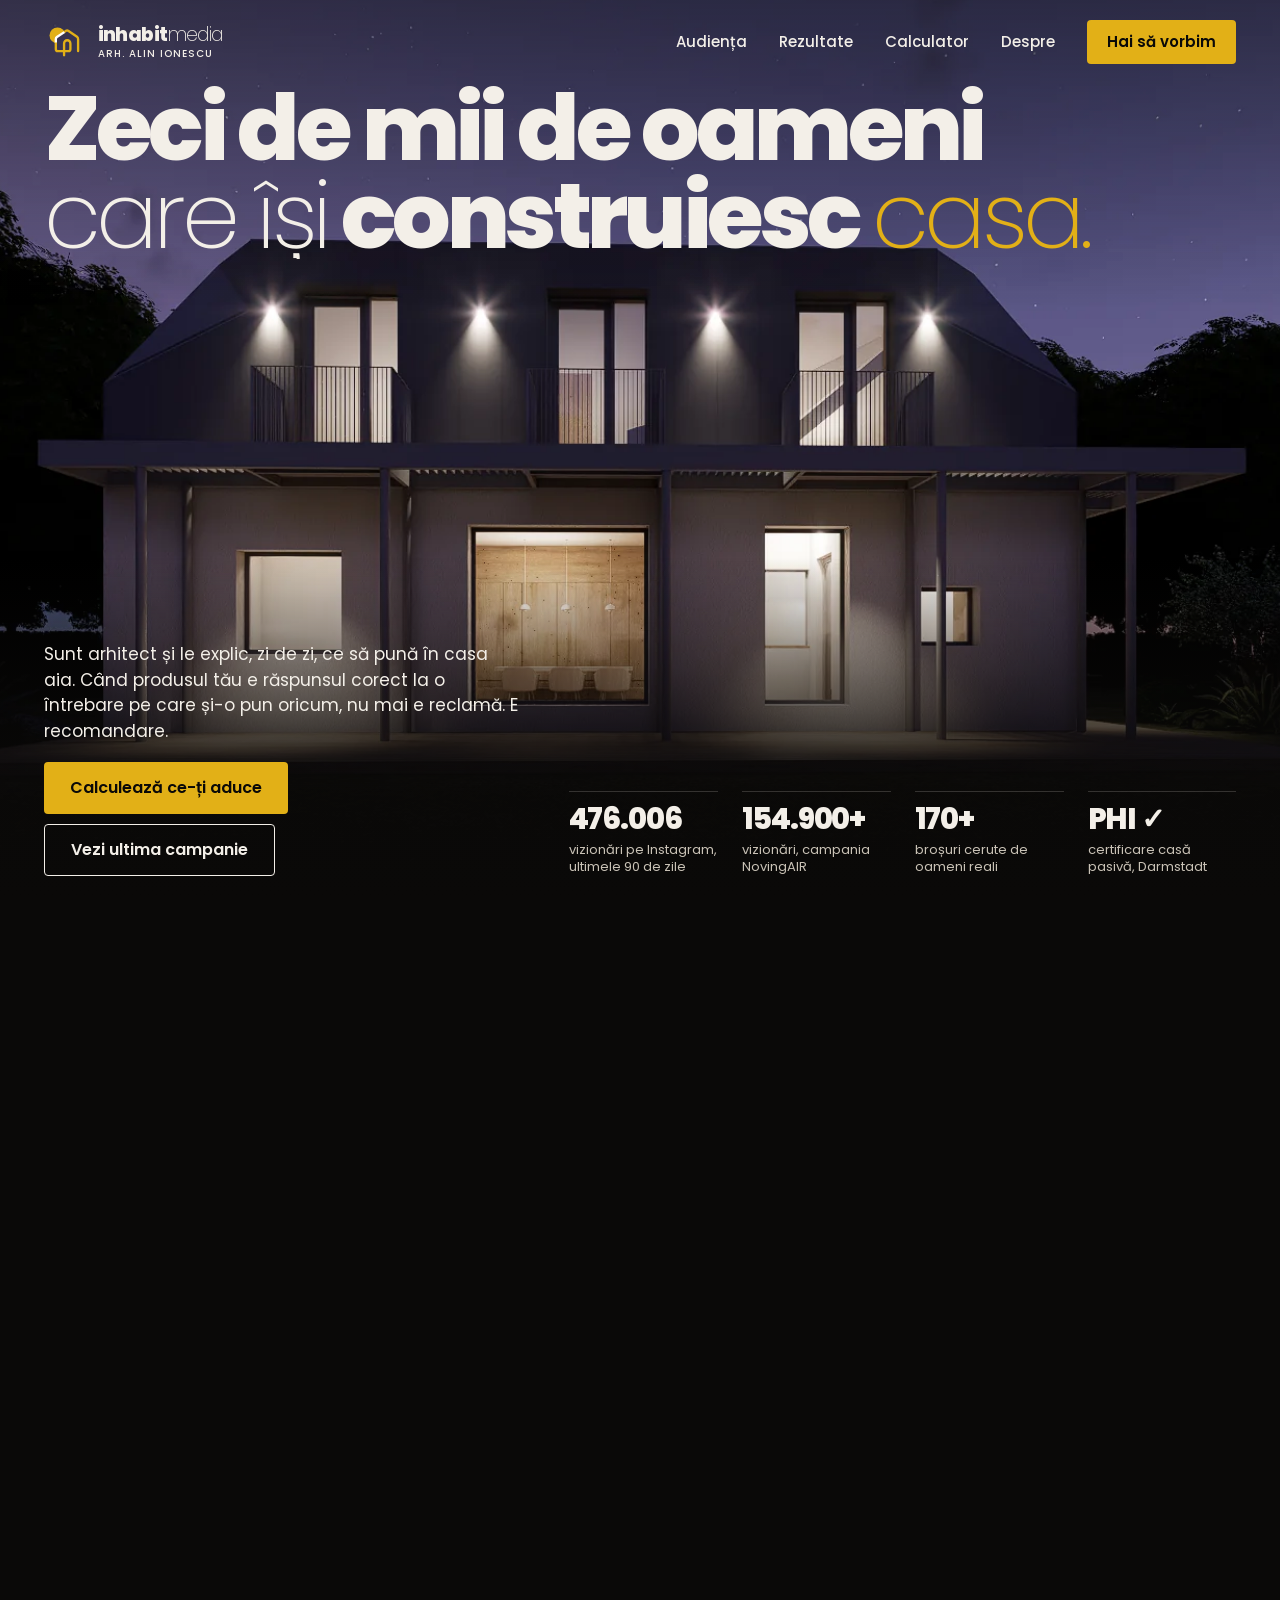
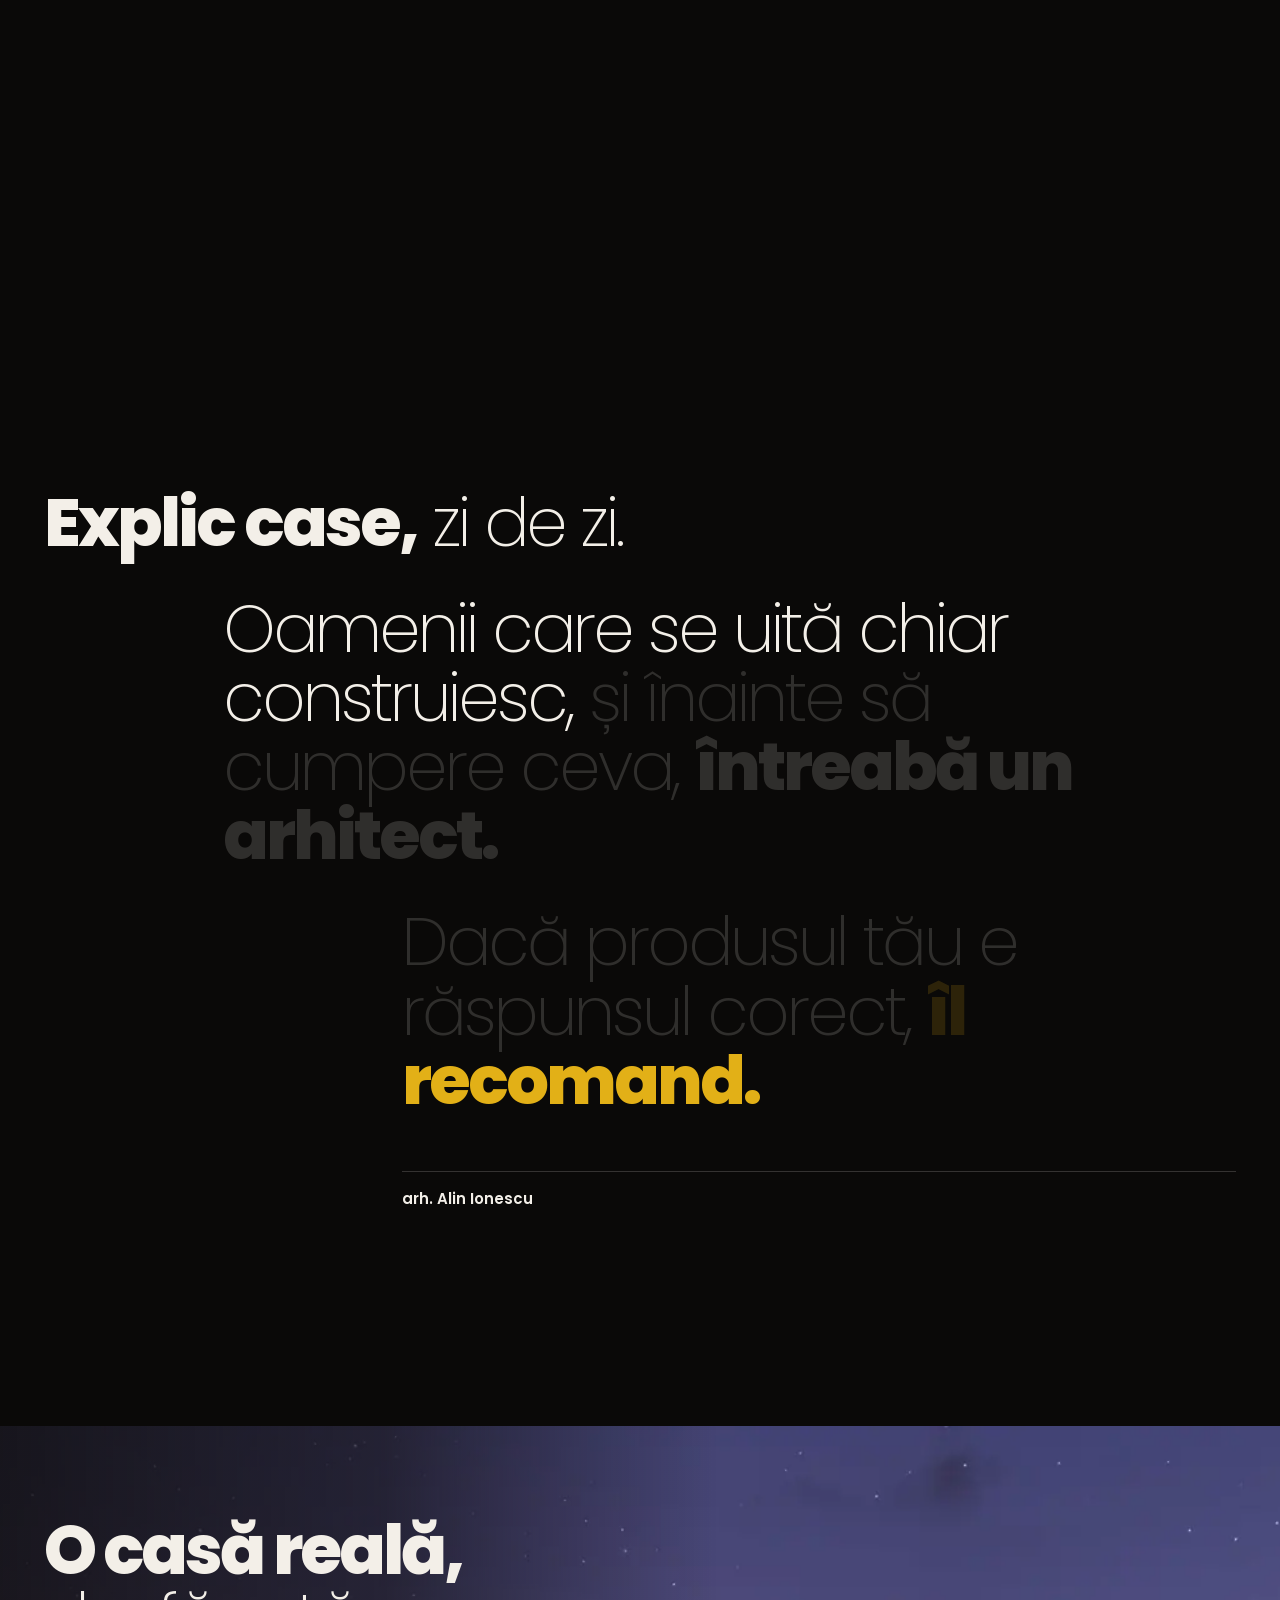
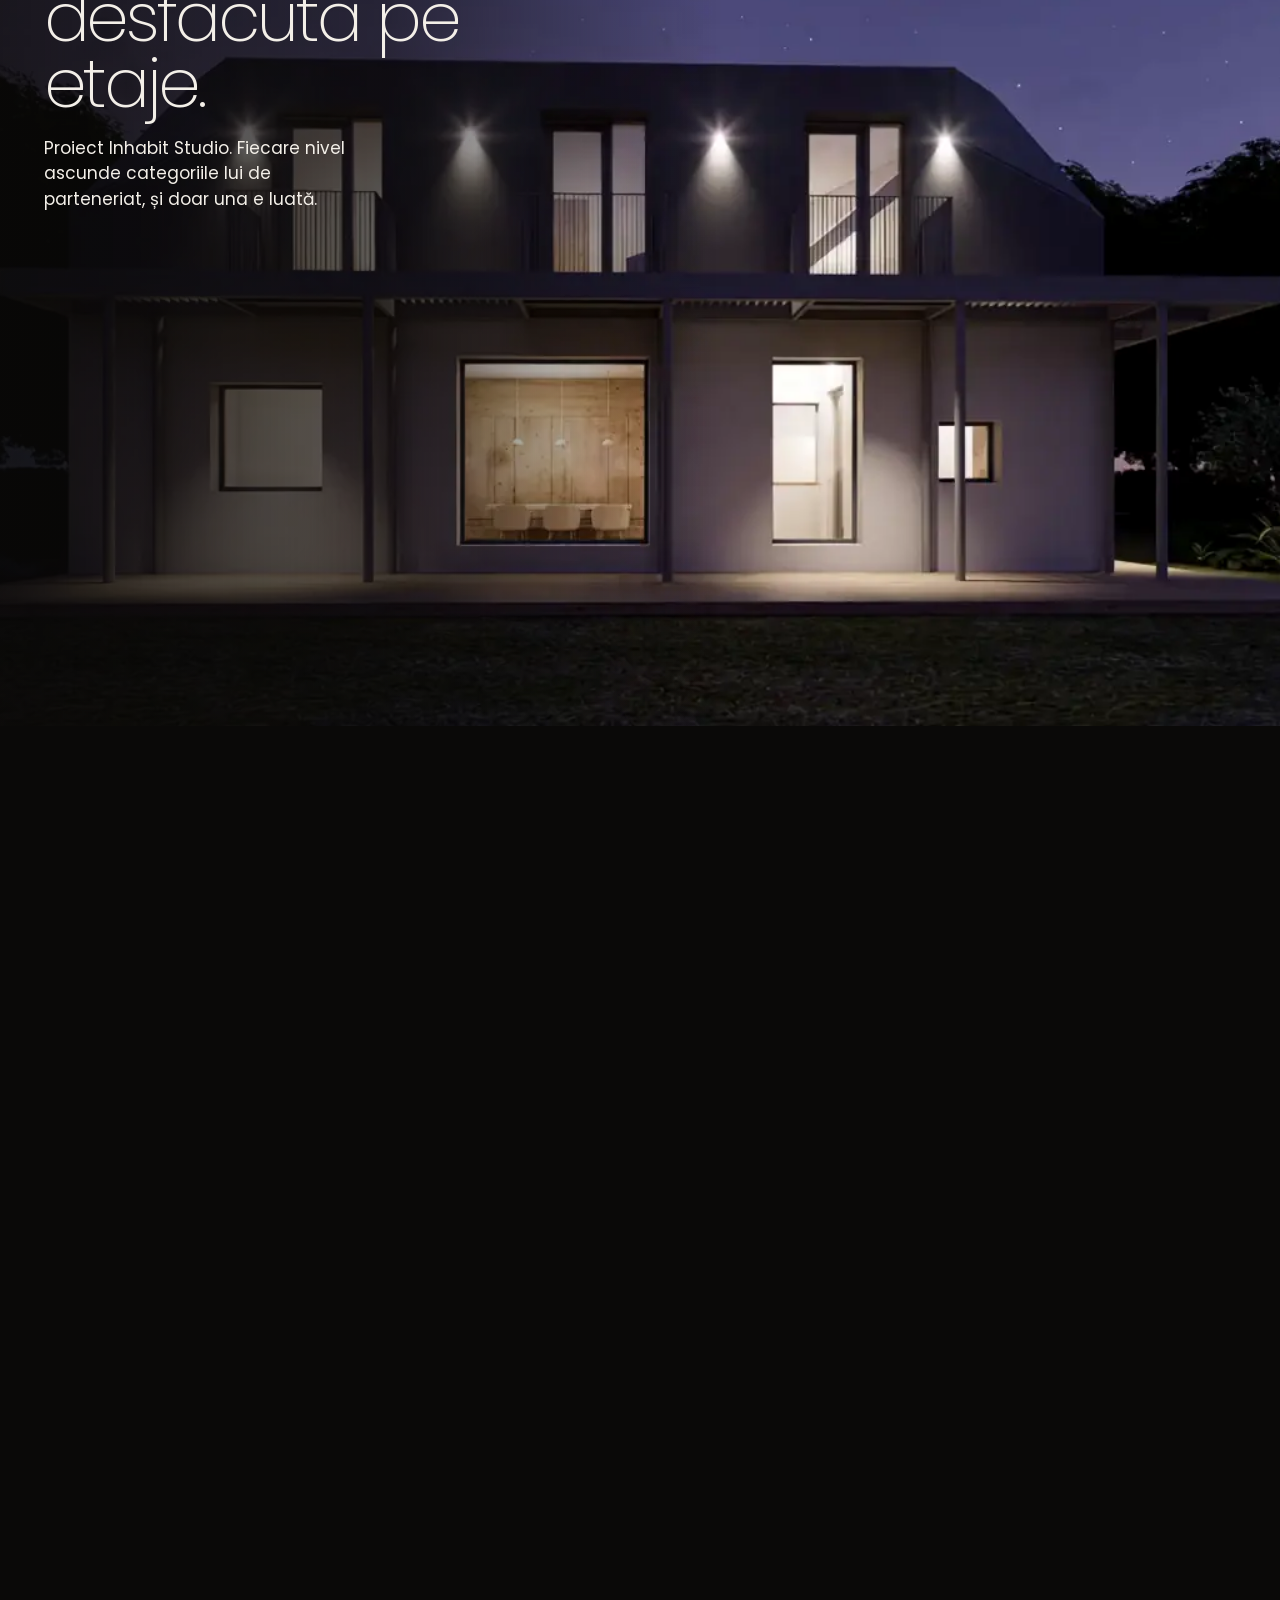
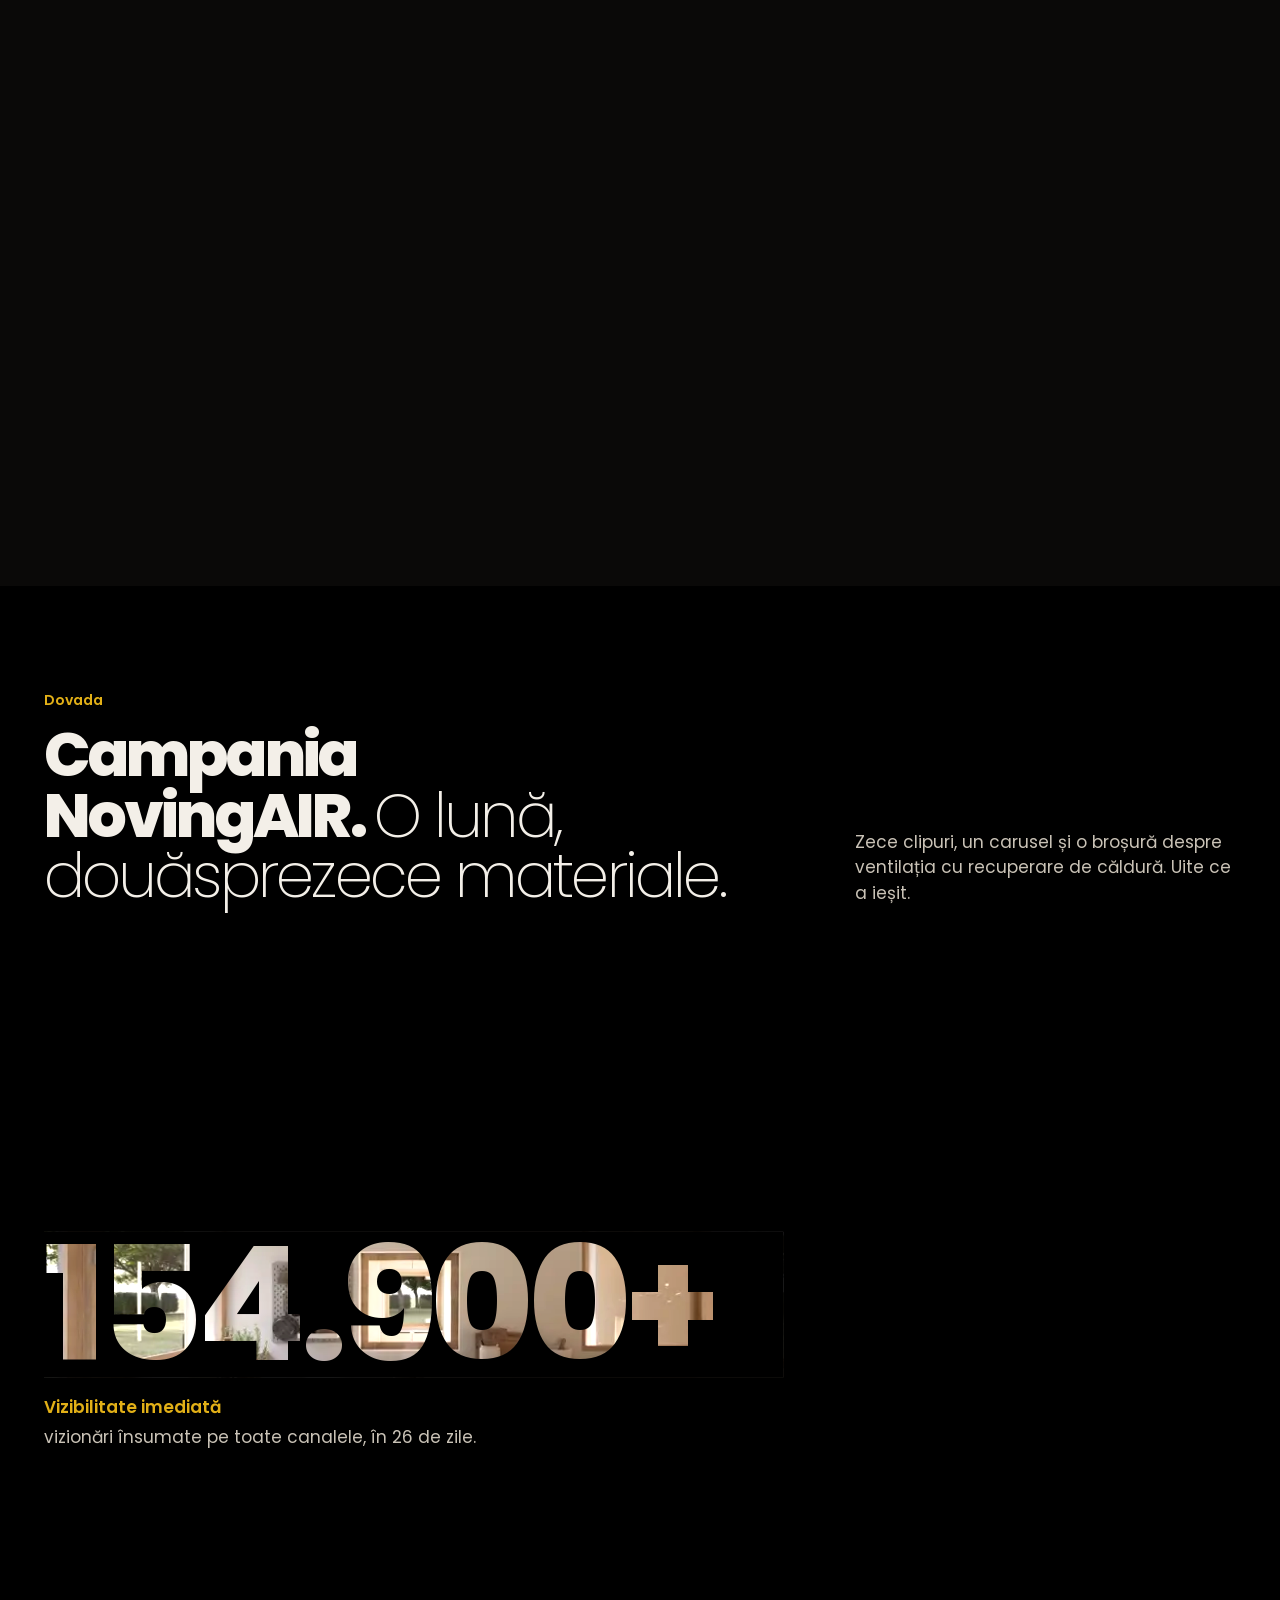
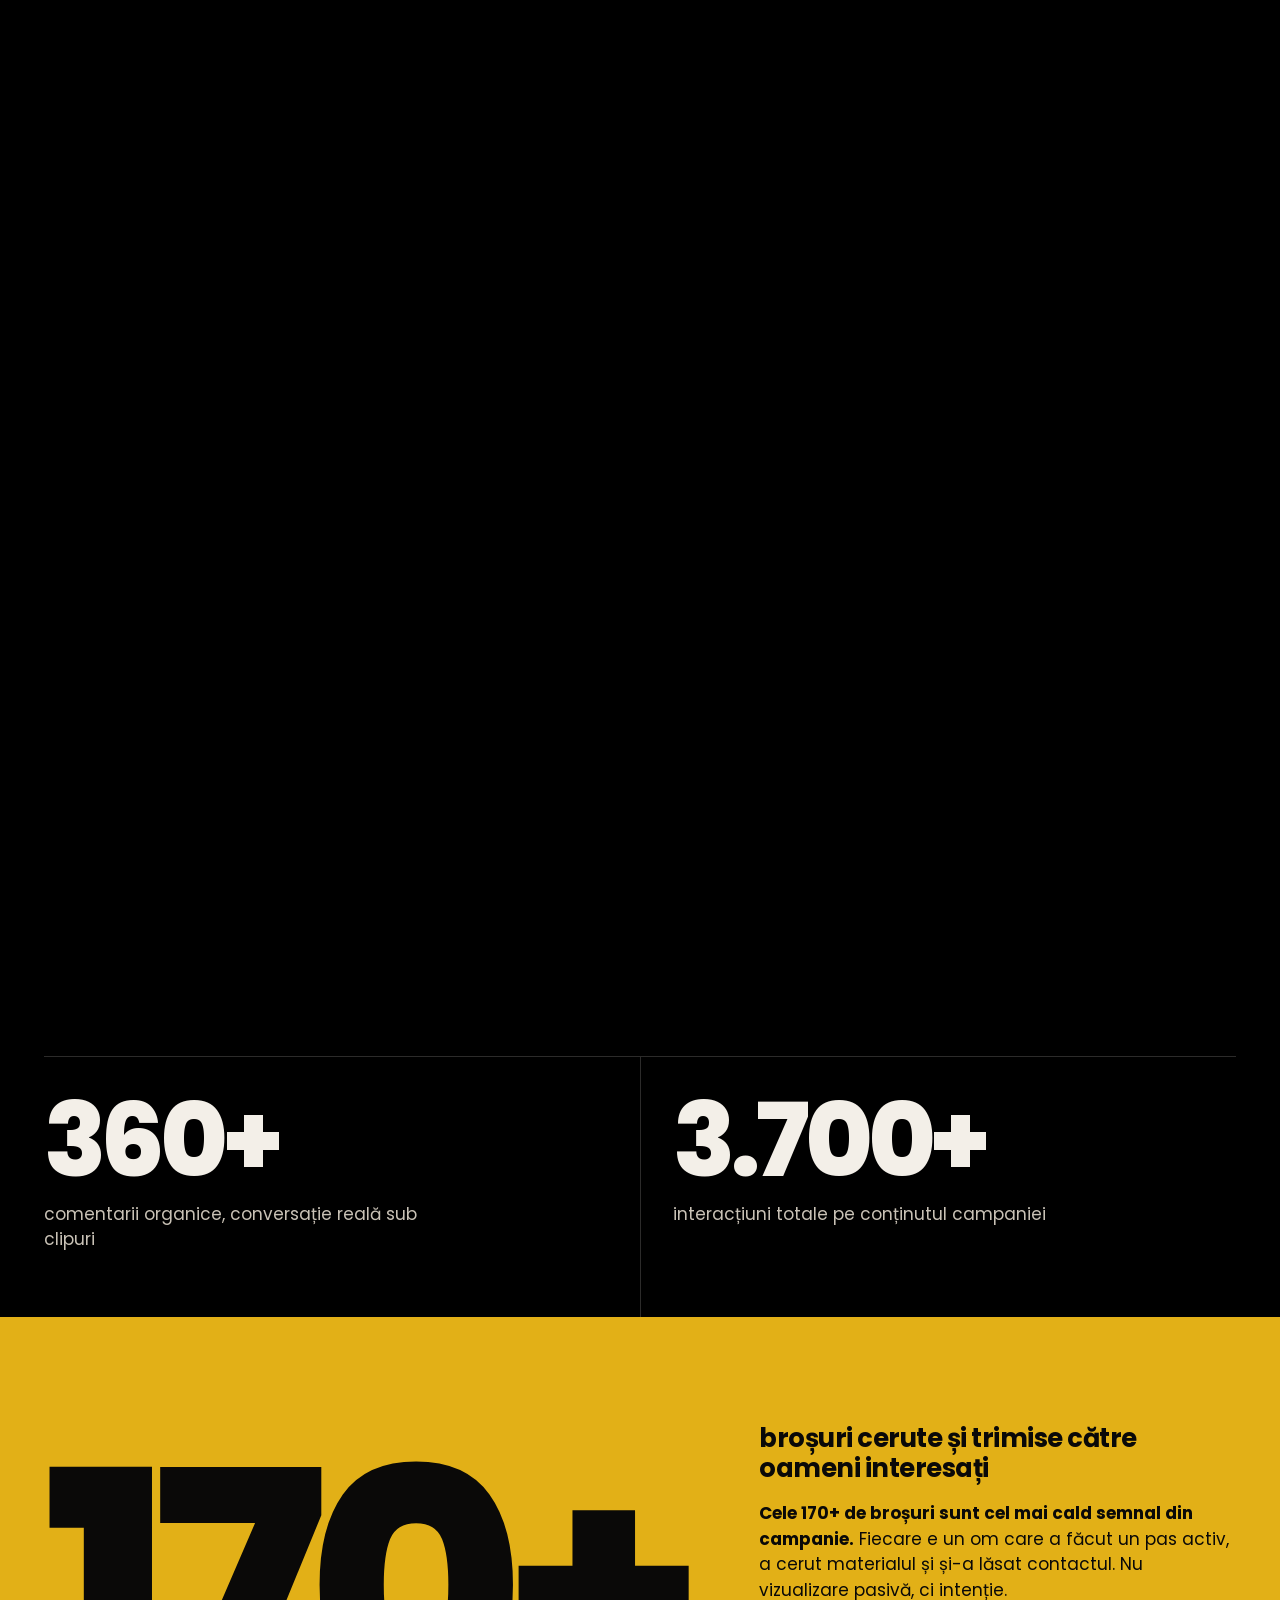
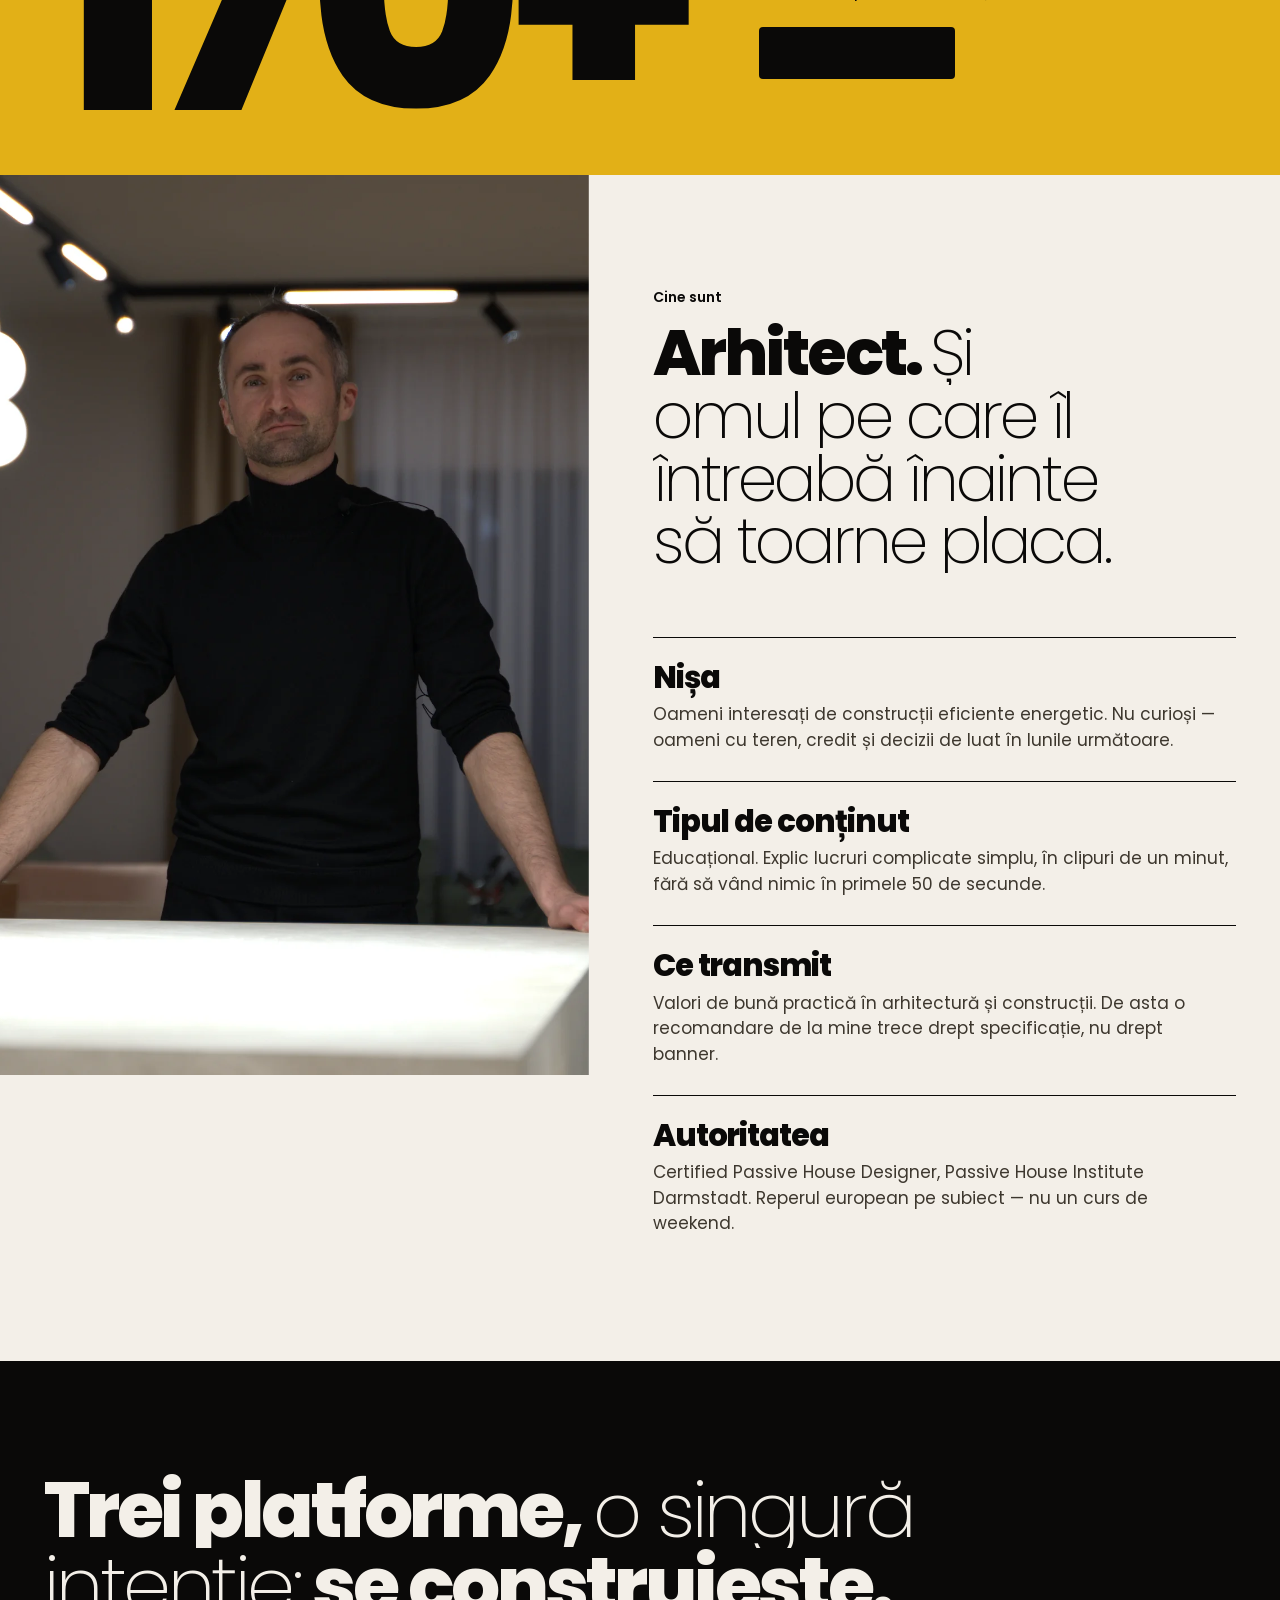
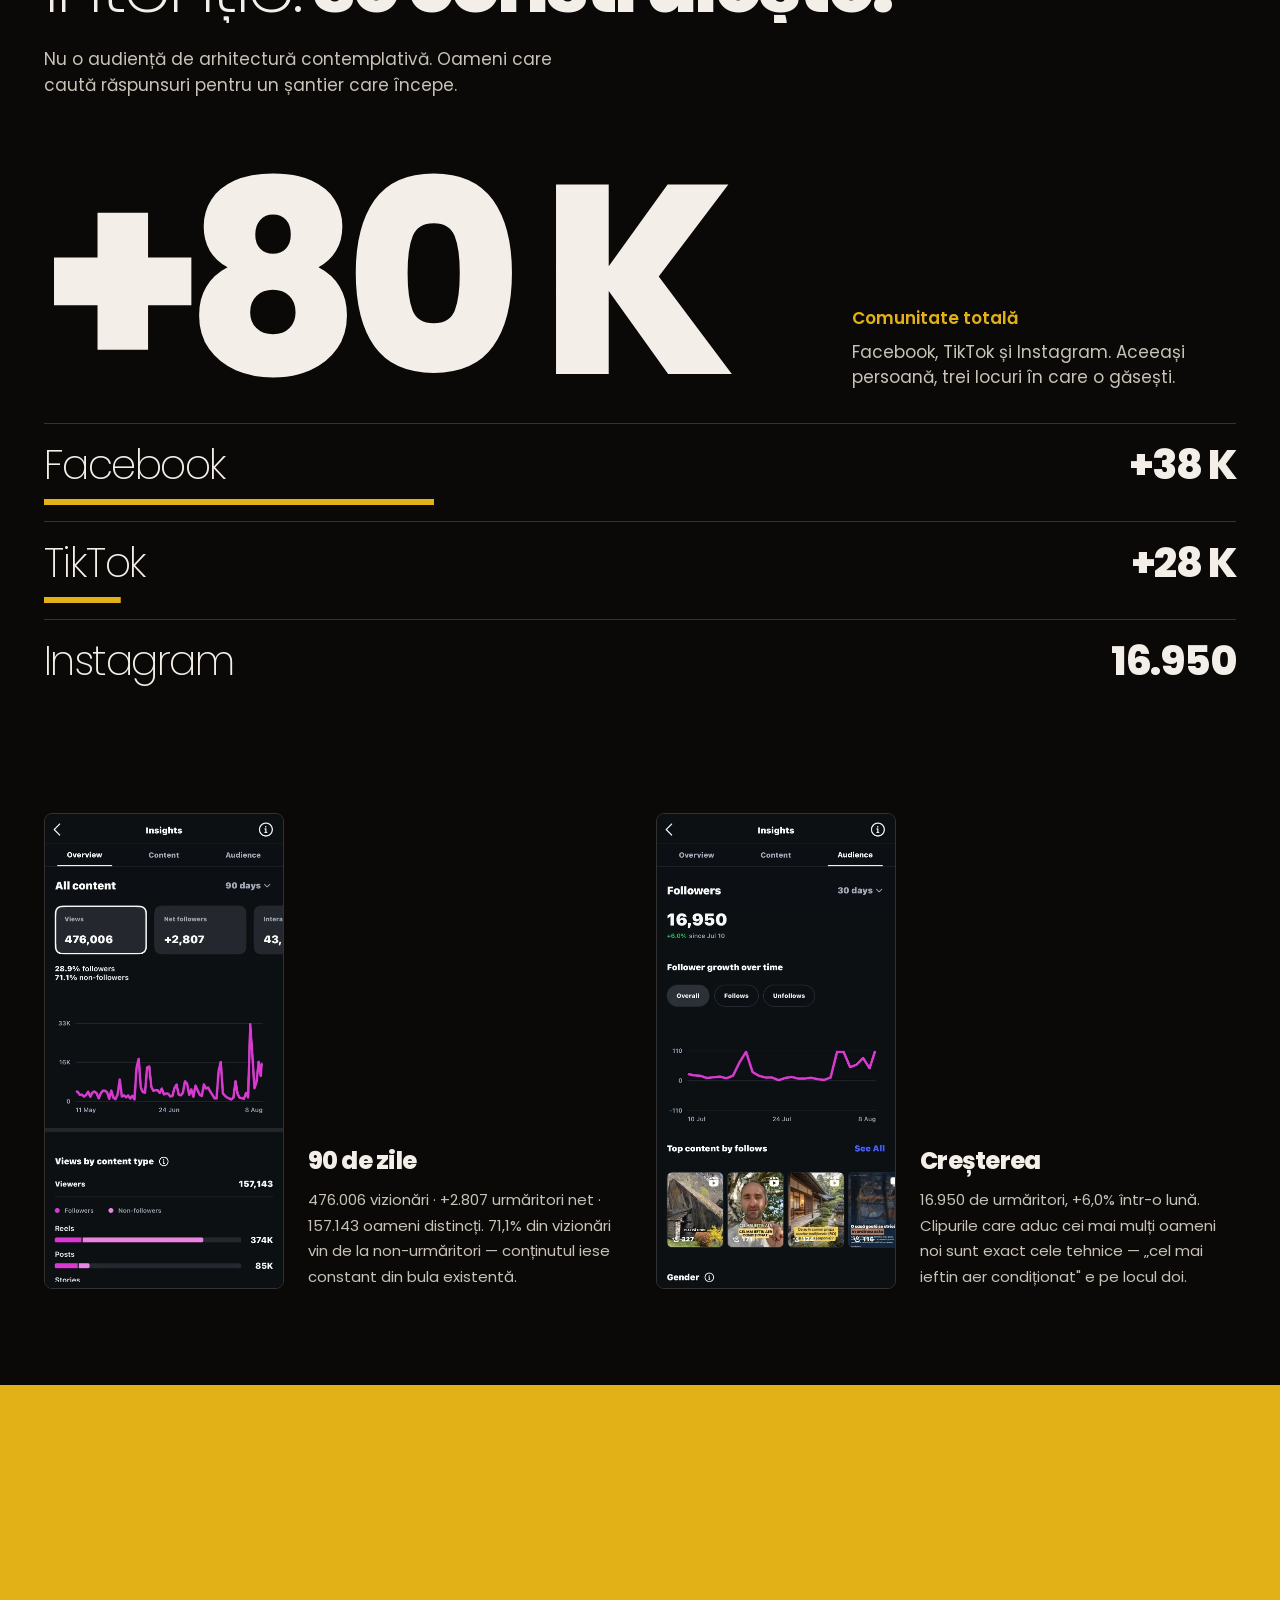
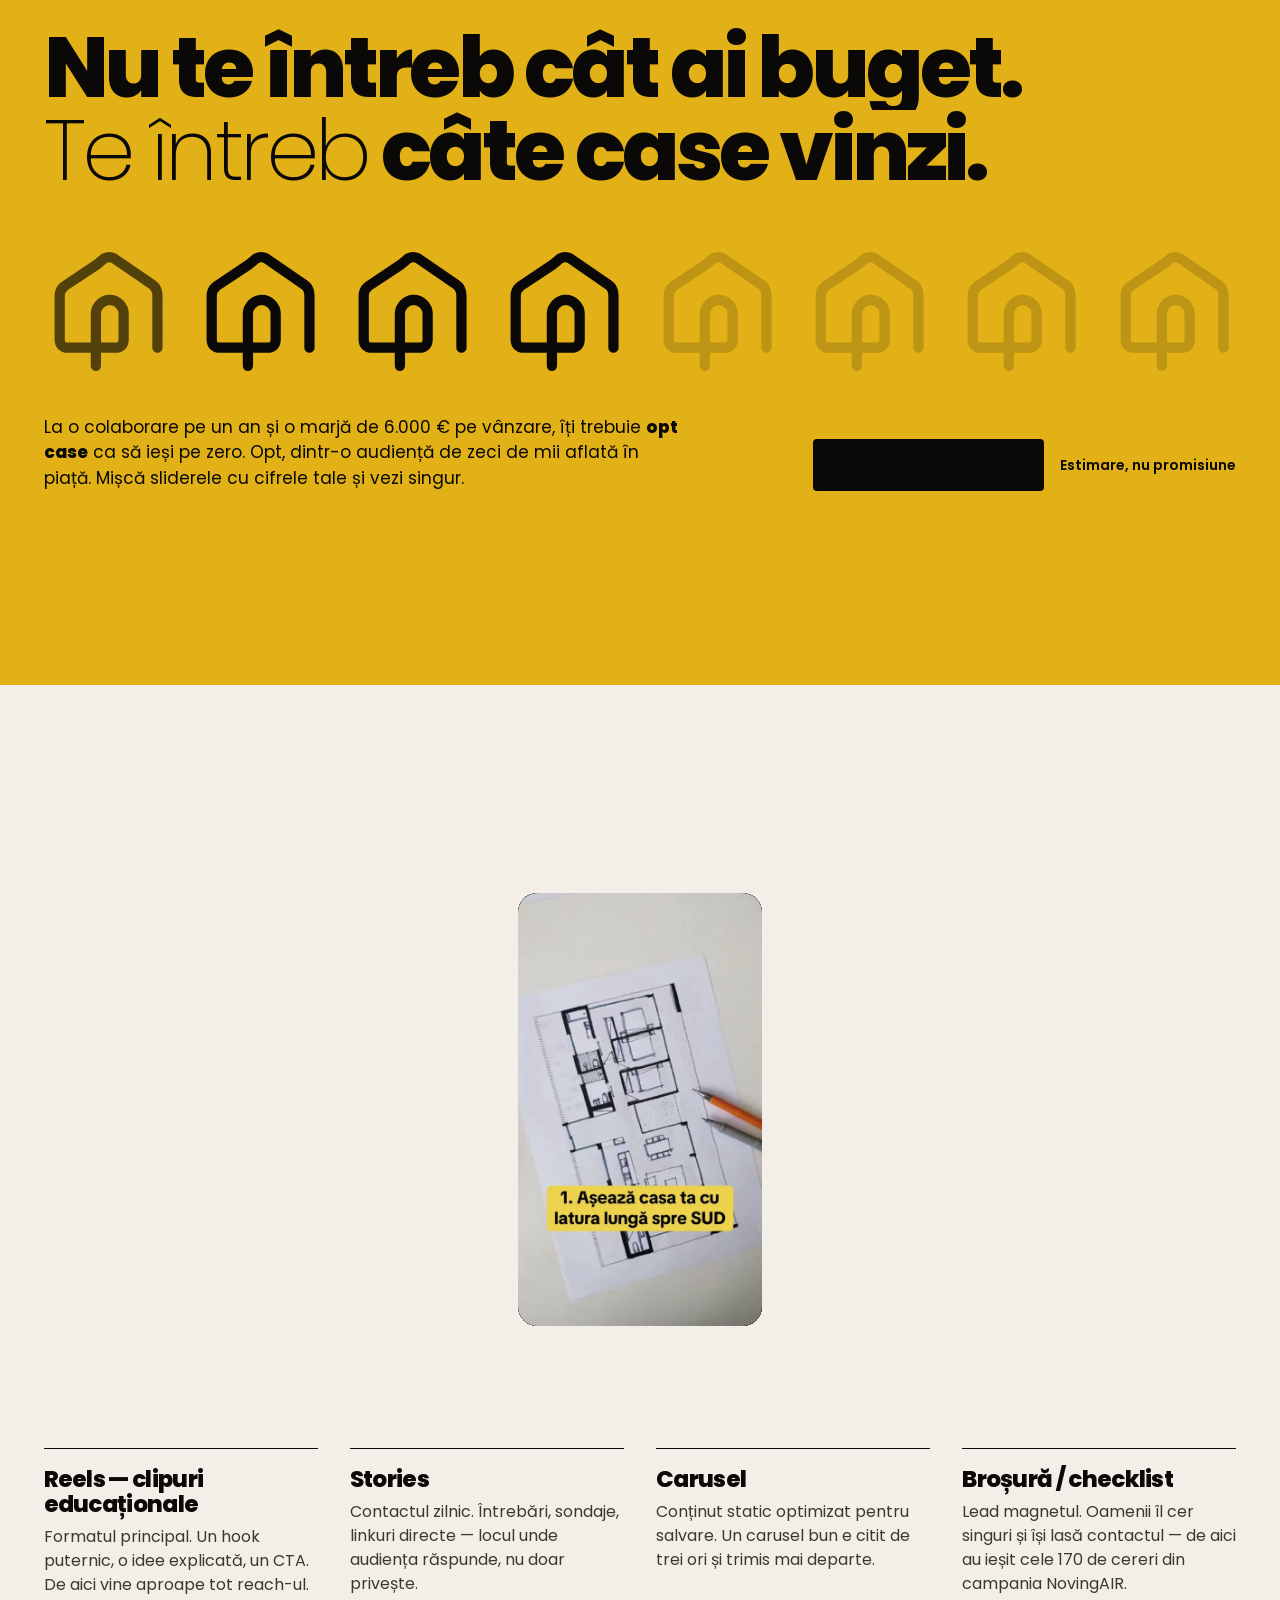
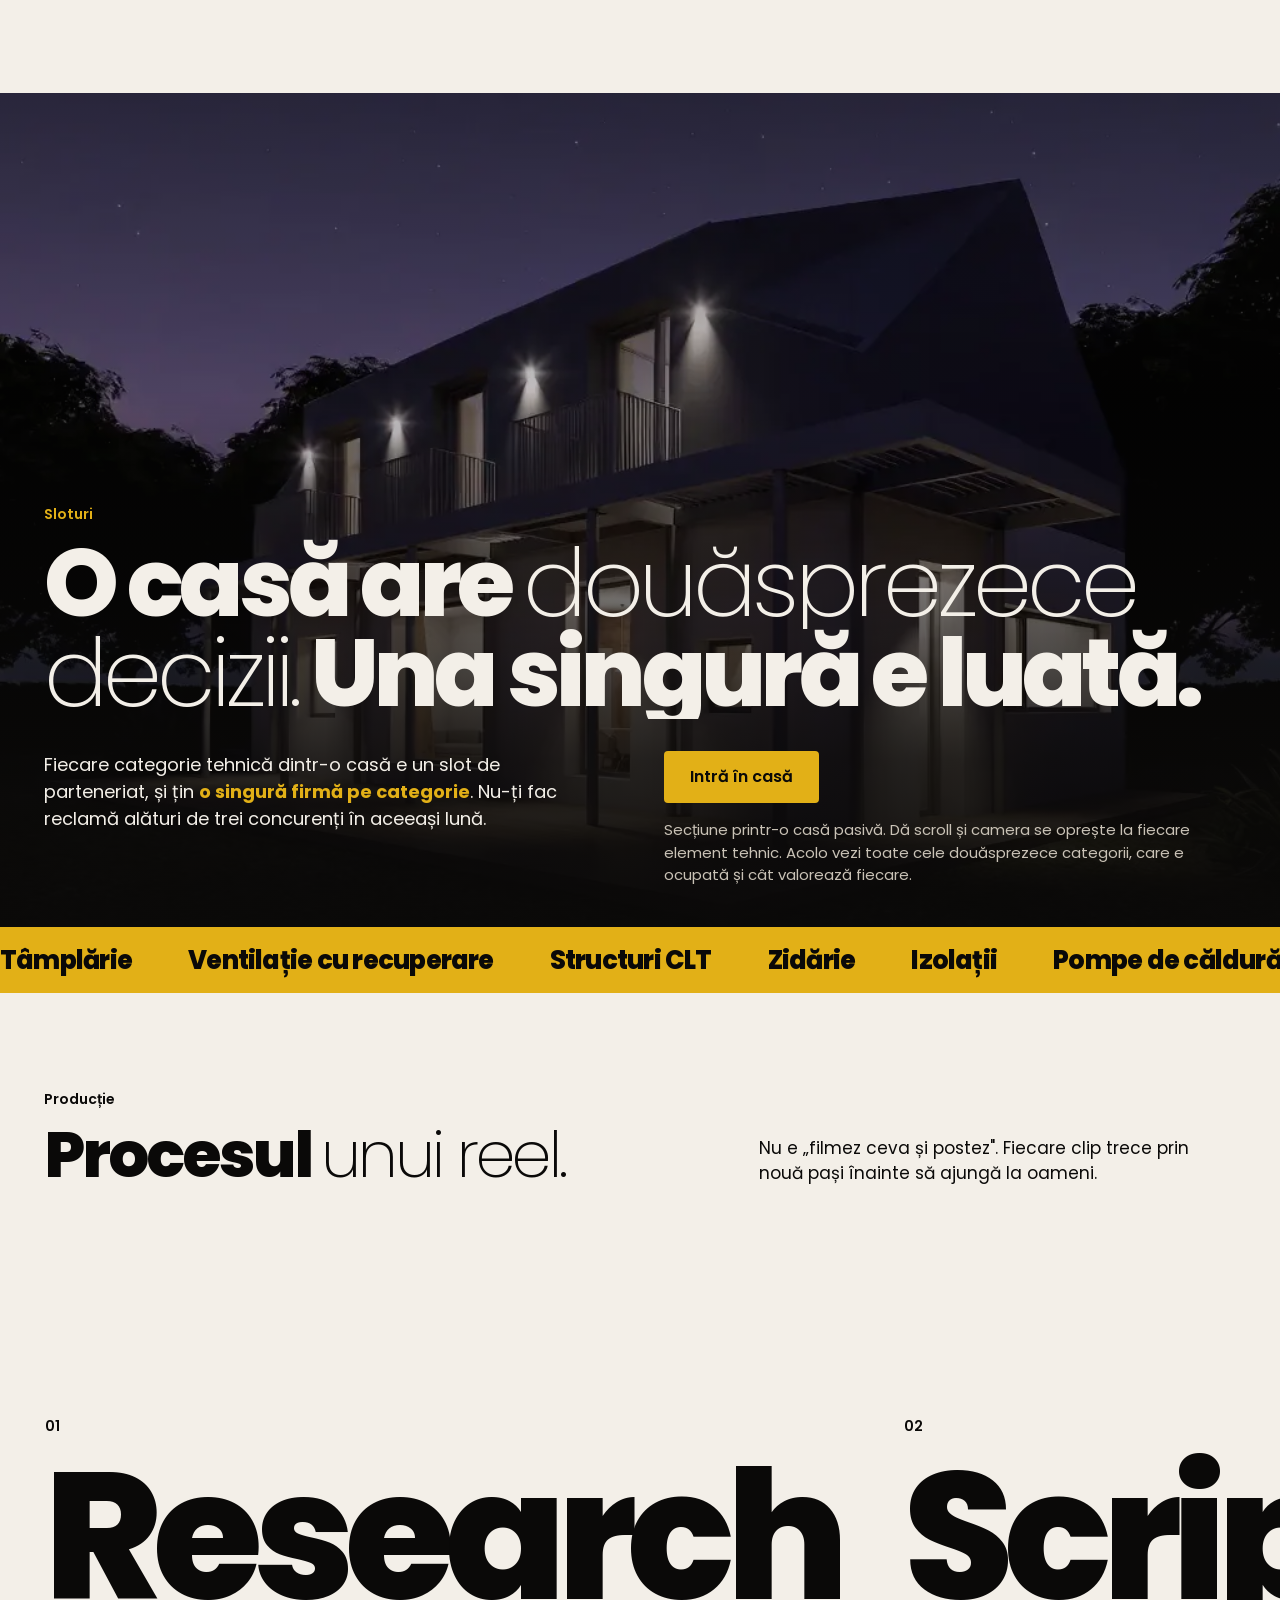
==== commit 6d076311: "Curățenie după feedback: fără YouTube, fără etichete de prisos, vorbele lui Alin pe trei trepte Co-A" ====
--- a/index.html
+++ b/index.html
@@ -83,15 +83,13 @@
           <li><b>170+</b><span>broșuri cerute de oameni reali</span></li>
           <li><b>PHI ✓</b><span>certificare casă pasivă, Darmstadt</span></li>
         </ul>
-        <p class="hero__sign"><b>arh. Alin Ionescu</b> · @arh.ionescu · Inhabit Studio</p>
       </div>
     </div>
   </div>
 </section>
 <section class="say" aria-label="De la Alin">
-  <p class="tag">De la Alin</p>
-  <p class="say__txt"><b>Explic case,</b> zi de zi. Oamenii care se uită chiar construiesc, și înainte să cumpere ceva, <b>întreabă un arhitect.</b> Dacă produsul tău e răspunsul corect, <b class="hl">îl recomand.</b></p>
-  <p class="say__by"><b>arh. Alin Ionescu</b><span>Certified Passive House Designer</span></p>
+  <p class="say__txt"><span><b>Explic case,</b> zi de zi.</span> <span>Oamenii care se uită chiar construiesc, și înainte să cumpere ceva, <b>întreabă un arhitect.</b></span> <span>Dacă produsul tău e răspunsul corect, <b class="hl">îl recomand.</b></span></p>
+  <p class="say__by">arh. Alin Ionescu</p>
 </section>
 
 <section class="explo" id="explozie" aria-labelledby="exploTitle">
@@ -103,7 +101,6 @@
     <noscript><img class="explo__still" src="assets/explozie/axo-final.webp" alt=""></noscript>
 
     <div class="explo__head">
-      <p class="explo__tag">Axonometrie explodată</p>
       <h2 id="exploTitle">O casă reală, <span>desfăcută pe etaje.</span></h2>
       <p class="explo__sub">Proiect Inhabit Studio. Fiecare nivel ascunde categoriile lui de parteneriat, și doar una e luată.</p>
     </div>
@@ -143,8 +140,6 @@
       <a class="btn btn--yellow" href="contact.html">Hai să vorbim</a>
     </aside>
 
-    <p class="explo__hint" aria-hidden="true">Derulează</p>
-    <p class="explo__press">Apasă pe un punct din casă</p>
   </div>
 </section>
 <section class="camp" id="campanie" aria-labelledby="campTitle">
@@ -161,7 +156,7 @@
         <span>154.900+</span>
         <video muted loop playsinline preload="none" poster="assets/video/casa/bucatarie.webp" src="assets/video/casa/bucatarie.mp4"></video>
       </div>
-      <p class="camp__cap"><b>Vizibilitate imediată</b> <span class="camp__sr">154.900+</span> vizionări însumate pe Instagram, Facebook, TikTok și YouTube, în 26 de zile.</p>
+      <p class="camp__cap"><b>Vizibilitate imediată</b> <span class="camp__sr">154.900+</span> vizionări însumate pe toate canalele, în 26 de zile.</p>
     </div>
   </div>
 
@@ -196,21 +191,18 @@
 
 <section class="aud" id="audienta" aria-labelledby="audTitle">
   <div class="aud__head">
-    <p class="tag">Audiența</p>
-    <h2 id="audTitle" data-lines>Patru platforme, <span>o singură intenție:</span> se construiește.</h2>
+    <h2 id="audTitle" data-lines>Trei platforme, <span>o singură intenție:</span> se construiește.</h2>
     <p class="aud__lead" data-rise>Nu o audiență de arhitectură contemplativă. Oameni care caută răspunsuri pentru un șantier care începe.</p>
   </div>
   <div class="aud__total">
     <b>+80 K</b>
-    <div><p class="aud__label">Comunitate totală</p><p>Facebook, Instagram, TikTok și YouTube — aceeași persoană, patru locuri în care o găsești.</p></div>
+    <div><p class="aud__label">Comunitate totală</p><p>Facebook, TikTok și Instagram. Aceeași persoană, trei locuri în care o găsești.</p></div>
   </div>
   <div class="aud__bars">
     <div class="aud__bar"><div><b>Facebook</b><span>+38 K</span></div><i style="--w:100%"></i></div>
     <div class="aud__bar"><div><b>TikTok</b><span>+28 K</span></div><i style="--w:74%"></i></div>
     <div class="aud__bar"><div><b>Instagram</b><span>16.950</span></div><i style="--w:43%"></i></div>
-    <div class="aud__bar"><div><b>YouTube</b><span>+300</span></div><i style="--w:3%"></i></div>
-  </div>
-  <p class="aud__yt" data-rise><b>YouTube e mic intenționat.</b> E canalul unde ducem materialul lung când un partener vrea profunzime tehnică, nu locul din care vine reach-ul.</p>
+  </div>
   <div class="aud__proof">
     <figure data-rise>
       <img src="assets/img/proof/ig-overview-90z.webp" alt="Instagram Insights, ultimele 90 de zile: 476.006 vizionări, +2.807 urmăritori net, 157.143 spectatori unici" width="946" height="1885" loading="lazy">
@@ -221,11 +213,9 @@
       <figcaption><b>Creșterea</b><span>16.950 de urmăritori, +6,0% într-o lună. Clipurile care aduc cei mai mulți oameni noi sunt exact cele tehnice — „cel mai ieftin aer condiționat" e pe locul doi.</span></figcaption>
     </figure>
   </div>
-  <p class="aud__src" data-rise>Capturi din Instagram Insights, contul <b>@arh.ionescu</b>, la 8 august 2026. Cifrele de pe Facebook, TikTok și YouTube se pot documenta la fel, la cerere.</p>
 </section>
 
 <section class="calc" id="calculator" aria-labelledby="calcTitle">
-  <p class="tag">Calculator</p>
   <h2 id="calcTitle" data-lines>Nu te întreb cât ai buget. <span>Te întreb</span> câte case vinzi.</h2>
   <div class="calc__eight" aria-hidden="true"><svg viewBox="30 18 105 118" fill="none" stroke="currentColor" stroke-width="8.5" stroke-linecap="round"><path d="M43 82V106q0 7 7 7H89q7 0 7-7V85a11.5 11.5 0 0 0-23 0v43M74 44l6-5q4-2 8 0l32 22q4 3 4 9v43M74 44 47 62q-4 3-4 8v12"/></svg><svg viewBox="30 18 105 118" fill="none" stroke="currentColor" stroke-width="8.5" stroke-linecap="round"><path d="M43 82V106q0 7 7 7H89q7 0 7-7V85a11.5 11.5 0 0 0-23 0v43M74 44l6-5q4-2 8 0l32 22q4 3 4 9v43M74 44 47 62q-4 3-4 8v12"/></svg><svg viewBox="30 18 105 118" fill="none" stroke="currentColor" stroke-width="8.5" stroke-linecap="round"><path d="M43 82V106q0 7 7 7H89q7 0 7-7V85a11.5 11.5 0 0 0-23 0v43M74 44l6-5q4-2 8 0l32 22q4 3 4 9v43M74 44 47 62q-4 3-4 8v12"/></svg><svg viewBox="30 18 105 118" fill="none" stroke="currentColor" stroke-width="8.5" stroke-linecap="round"><path d="M43 82V106q0 7 7 7H89q7 0 7-7V85a11.5 11.5 0 0 0-23 0v43M74 44l6-5q4-2 8 0l32 22q4 3 4 9v43M74 44 47 62q-4 3-4 8v12"/></svg><svg viewBox="30 18 105 118" fill="none" stroke="currentColor" stroke-width="8.5" stroke-linecap="round"><path d="M43 82V106q0 7 7 7H89q7 0 7-7V85a11.5 11.5 0 0 0-23 0v43M74 44l6-5q4-2 8 0l32 22q4 3 4 9v43M74 44 47 62q-4 3-4 8v12"/></svg><svg viewBox="30 18 105 118" fill="none" stroke="currentColor" stroke-width="8.5" stroke-linecap="round"><path d="M43 82V106q0 7 7 7H89q7 0 7-7V85a11.5 11.5 0 0 0-23 0v43M74 44l6-5q4-2 8 0l32 22q4 3 4 9v43M74 44 47 62q-4 3-4 8v12"/></svg><svg viewBox="30 18 105 118" fill="none" stroke="currentColor" stroke-width="8.5" stroke-linecap="round"><path d="M43 82V106q0 7 7 7H89q7 0 7-7V85a11.5 11.5 0 0 0-23 0v43M74 44l6-5q4-2 8 0l32 22q4 3 4 9v43M74 44 47 62q-4 3-4 8v12"/></svg><svg viewBox="30 18 105 118" fill="none" stroke="currentColor" stroke-width="8.5" stroke-linecap="round"><path d="M43 82V106q0 7 7 7H89q7 0 7-7V85a11.5 11.5 0 0 0-23 0v43M74 44l6-5q4-2 8 0l32 22q4 3 4 9v43M74 44 47 62q-4 3-4 8v12"/></svg></div>
   <div class="calc__foot">
@@ -234,11 +224,7 @@
   </div>
 </section>
 
-<section class="reels" id="formate" aria-labelledby="reelsTitle">
-  <div class="reels__head">
-    <p class="tag">Formate</p>
-    <h2 id="reelsTitle" data-lines>Patru formate. <span>Fiecare cu treaba lui.</span></h2>
-  </div>
+<section class="reels" id="formate" aria-label="Formate">
   <div class="fan">
     <a class="fan__card" style="--o:-3;--a:3;--z:7" href="https://www.tiktok.com/@arh.alin.ionescu/video/7635665570024672534" target="_blank" rel="noopener" aria-label="Cât de adâncă trebuie să fie streașina?, 23,3K vizionări pe TikTok">
       <img src="assets/video/reels/7635665570024672534.webp" alt="" width="540" height="960" loading="lazy">
@@ -310,7 +296,6 @@
     </div>
     <div class="proc__clip"><ol class="proc__track"><li><small>01</small>Research</li><li><small>02</small>Scripting</li><li><small>03</small>Storyboard</li><li><small>04</small>Filmare</li><li><small>05</small>Montaj</li><li><small>06</small>Grafică</li><li class=is-key><small>07</small>Aprobare</li><li><small>08</small>Publicare</li><li><small>09</small>Raport</li></ol></div>
     <div class="proc__bar" aria-hidden="true"><i></i></div>
-    <p class="proc__note"><b>Aprobarea e a ta, înainte de publicare.</b> Nimic nu iese fără ochiul tău pe el. Iar la final primești raportul cu cifrele reale, nu un screenshot.</p>
   </div>
 </section>
 
@@ -334,7 +319,7 @@
   </div>
   <div class="end__nav">
     <nav class="end__col" aria-label="Site"><p>Site</p><ul><li><a href="#audienta">Audiența</a></li><li><a href="rezultate.html">Rezultate</a></li><li><a href="calculator.html">Calculator</a></li><li><a href="pachete.html">Ce conține un parteneriat</a></li><li><a href="despre.html">Despre Alin</a></li><li><a href="contact.html">Contact</a></li><li><a href="casa.html">Bonus: casa interactivă</a></li></ul></nav>
-    <nav class="end__col" aria-label="Canale"><p>Canale</p><ul><li><a href="https://instagram.com/arh.ionescu" target="_blank" rel="noopener">Instagram</a></li><li><a href="https://tiktok.com/@arh.alin.ionescu" target="_blank" rel="noopener">TikTok</a></li><li><a href="https://youtube.com/@arh.alinionescu" target="_blank" rel="noopener">YouTube</a></li><li><a href="https://inhabitstudio.ro/" target="_blank" rel="noopener">Inhabit Studio</a></li><li><a href="despre.html#buildwise">BuildWise</a></li><li><a href="mailto:office@inhabitstudio.ro">office@inhabitstudio.ro</a></li></ul></nav>
+    <nav class="end__col" aria-label="Canale"><p>Canale</p><ul><li><a href="https://instagram.com/arh.ionescu" target="_blank" rel="noopener">Instagram</a></li><li><a href="https://tiktok.com/@arh.alin.ionescu" target="_blank" rel="noopener">TikTok</a></li><li><a href="https://inhabitstudio.ro/" target="_blank" rel="noopener">Inhabit Studio</a></li><li><a href="despre.html#buildwise">BuildWise</a></li><li><a href="mailto:office@inhabitstudio.ro">office@inhabitstudio.ro</a></li></ul></nav>
   </div>
   <div class="mq mq--night" aria-hidden="true"><div class="mq__t"><span>Tâmplărie</span><span>Ventilație cu recuperare</span><span>Structuri CLT</span><span>Zidărie</span><span>Izolații</span><span>Pompe de căldură</span><span>Fotovoltaic</span><span>Acoperiș</span><span>Etanșare</span><span>Smart home</span><span>Finisaje</span><span>Ferestre</span><span>Tâmplărie</span><span>Ventilație cu recuperare</span><span>Structuri CLT</span><span>Zidărie</span><span>Izolații</span><span>Pompe de căldură</span><span>Fotovoltaic</span><span>Acoperiș</span><span>Etanșare</span><span>Smart home</span><span>Finisaje</span><span>Ferestre</span></div></div>
   <div class="end__legal"><span>© 2026 Inhabit Media · Arh. Ionescu George-Alin</span><span>Prețurile sunt pe campanie, TVA neinclus.</span></div>
--- a/assets/css/cine.css
+++ b/assets/css/cine.css
@@ -172,13 +172,19 @@
 :is(.nav-ink, .nav-ink2) .nav__links a:not(.btn) .b { color: inherit; }
 
 /* trecerea cu logoul */
-.say { padding: 20svh var(--gutter) 24svh; background: var(--night); color: var(--ink); }
-.say .tag { color: var(--yellow); }
-.say__txt { max-width: 17em; margin: 0; font-size: clamp(2rem, 5.2vw, 5.75rem); font-weight: 200; line-height: 1.04; letter-spacing: -.045em; }
+.say { padding: 22svh var(--gutter) 24svh; background: var(--night); color: var(--ink); }
+/* trei propoziții, trei trepte: fiecare pornește mai din dreapta decât cea dinainte */
+.say__txt { margin: 0; font-size: clamp(2rem, 5.2vw, 5.75rem); font-weight: 200; line-height: 1.04; letter-spacing: -.045em; }
+.say__txt > span { display: block; max-width: 13.5em; }
+.say__txt > span + span { margin-top: .55em; margin-left: 14vw; }
+.say__txt > span:last-child { margin-left: 28vw; }
 .say__txt b { font-weight: 800; }
 .say__txt .hl { color: var(--yellow); }
-.say__by { display: flex; flex-direction: column; gap: 4px; margin: 48px 0 0; font-size: .9375rem; }
-.say__by span { color: var(--ink-soft); font-size: .8125rem; }
+.say__by { margin: 56px 0 0 28vw; padding-top: 16px; border-top: 1px solid var(--line); font-size: .9375rem; font-weight: 600; }
+@media (max-width: 767px) {
+  .say__txt > span + span, .say__txt > span:last-child { margin-left: 0; }
+  .say__by { margin-left: 0; }
+}
 .thru { position: absolute; inset: 0; z-index: 6; width: 100%; height: 100%; pointer-events: none; }
 html.bw-thru .nav__word { visibility: hidden; }
 html.bw-home .nav__word { transform: none !important; animation: bw-land 450ms var(--ease-ui); }
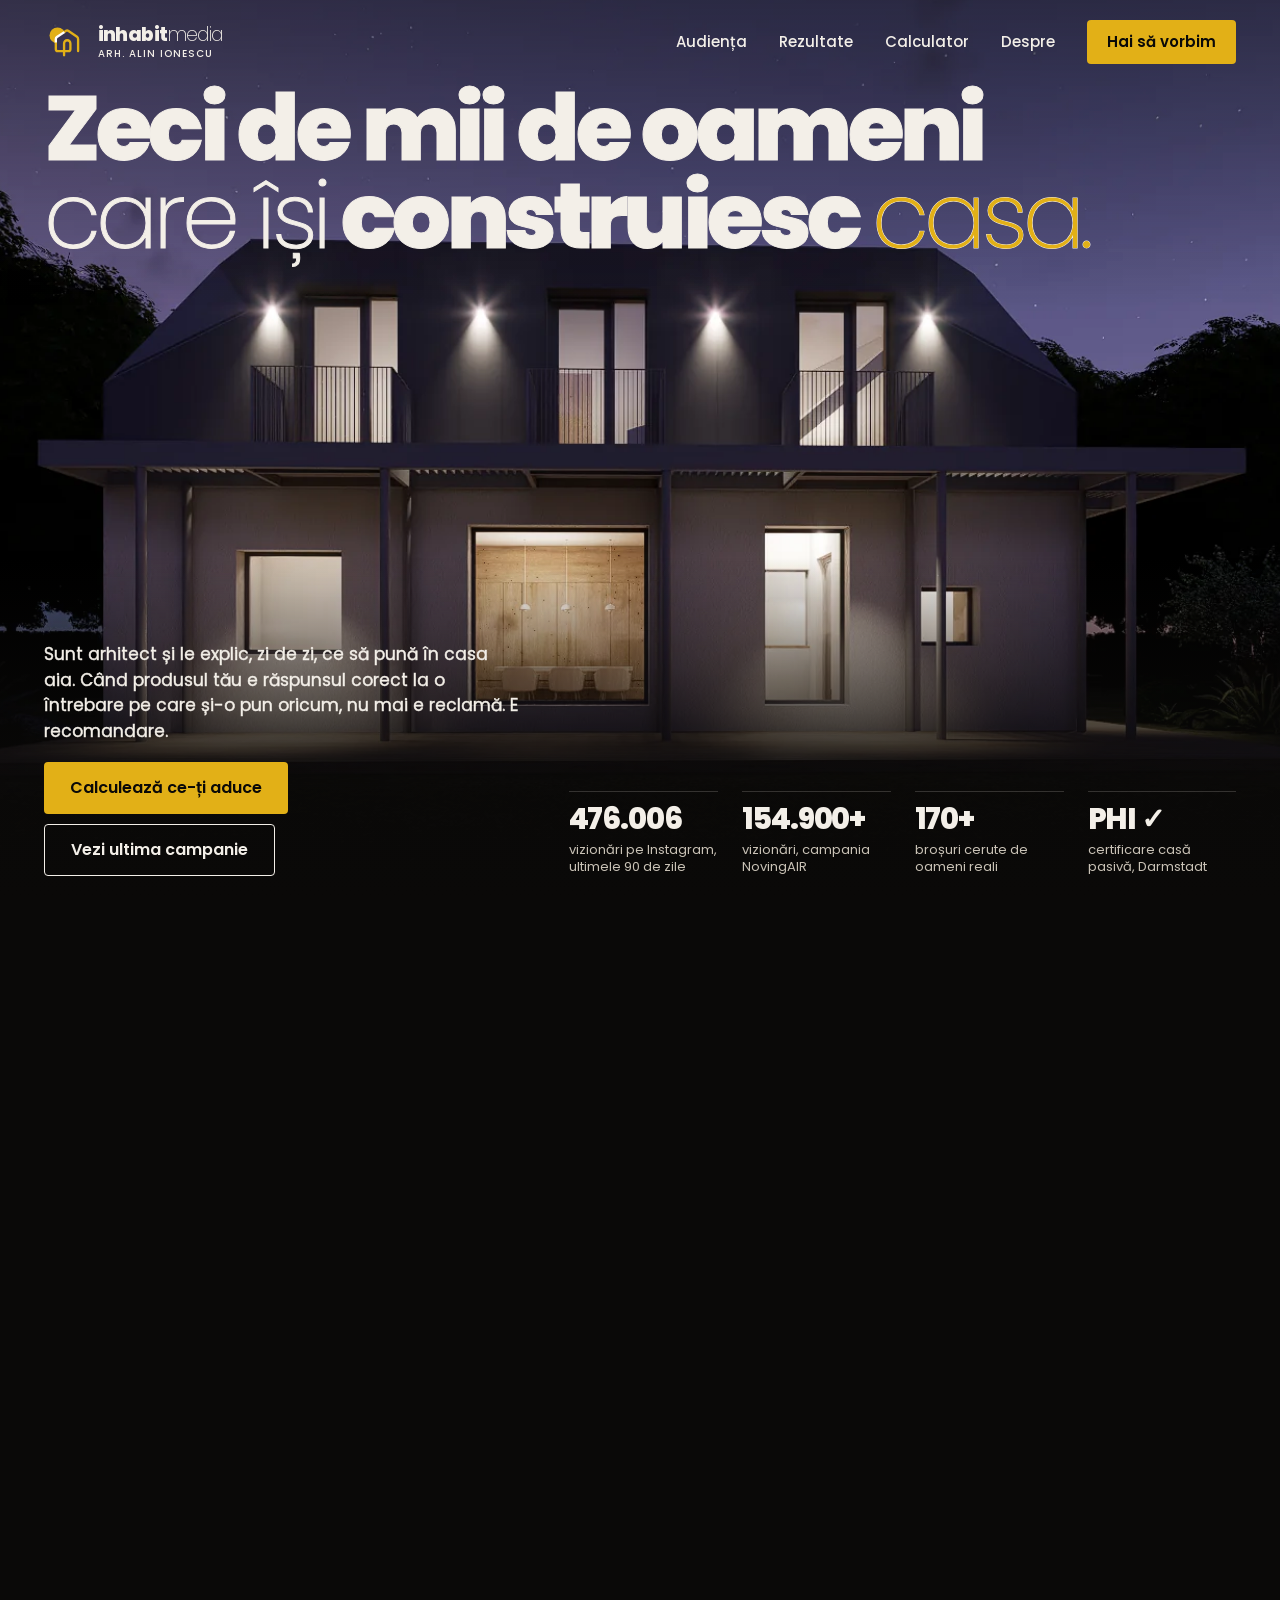
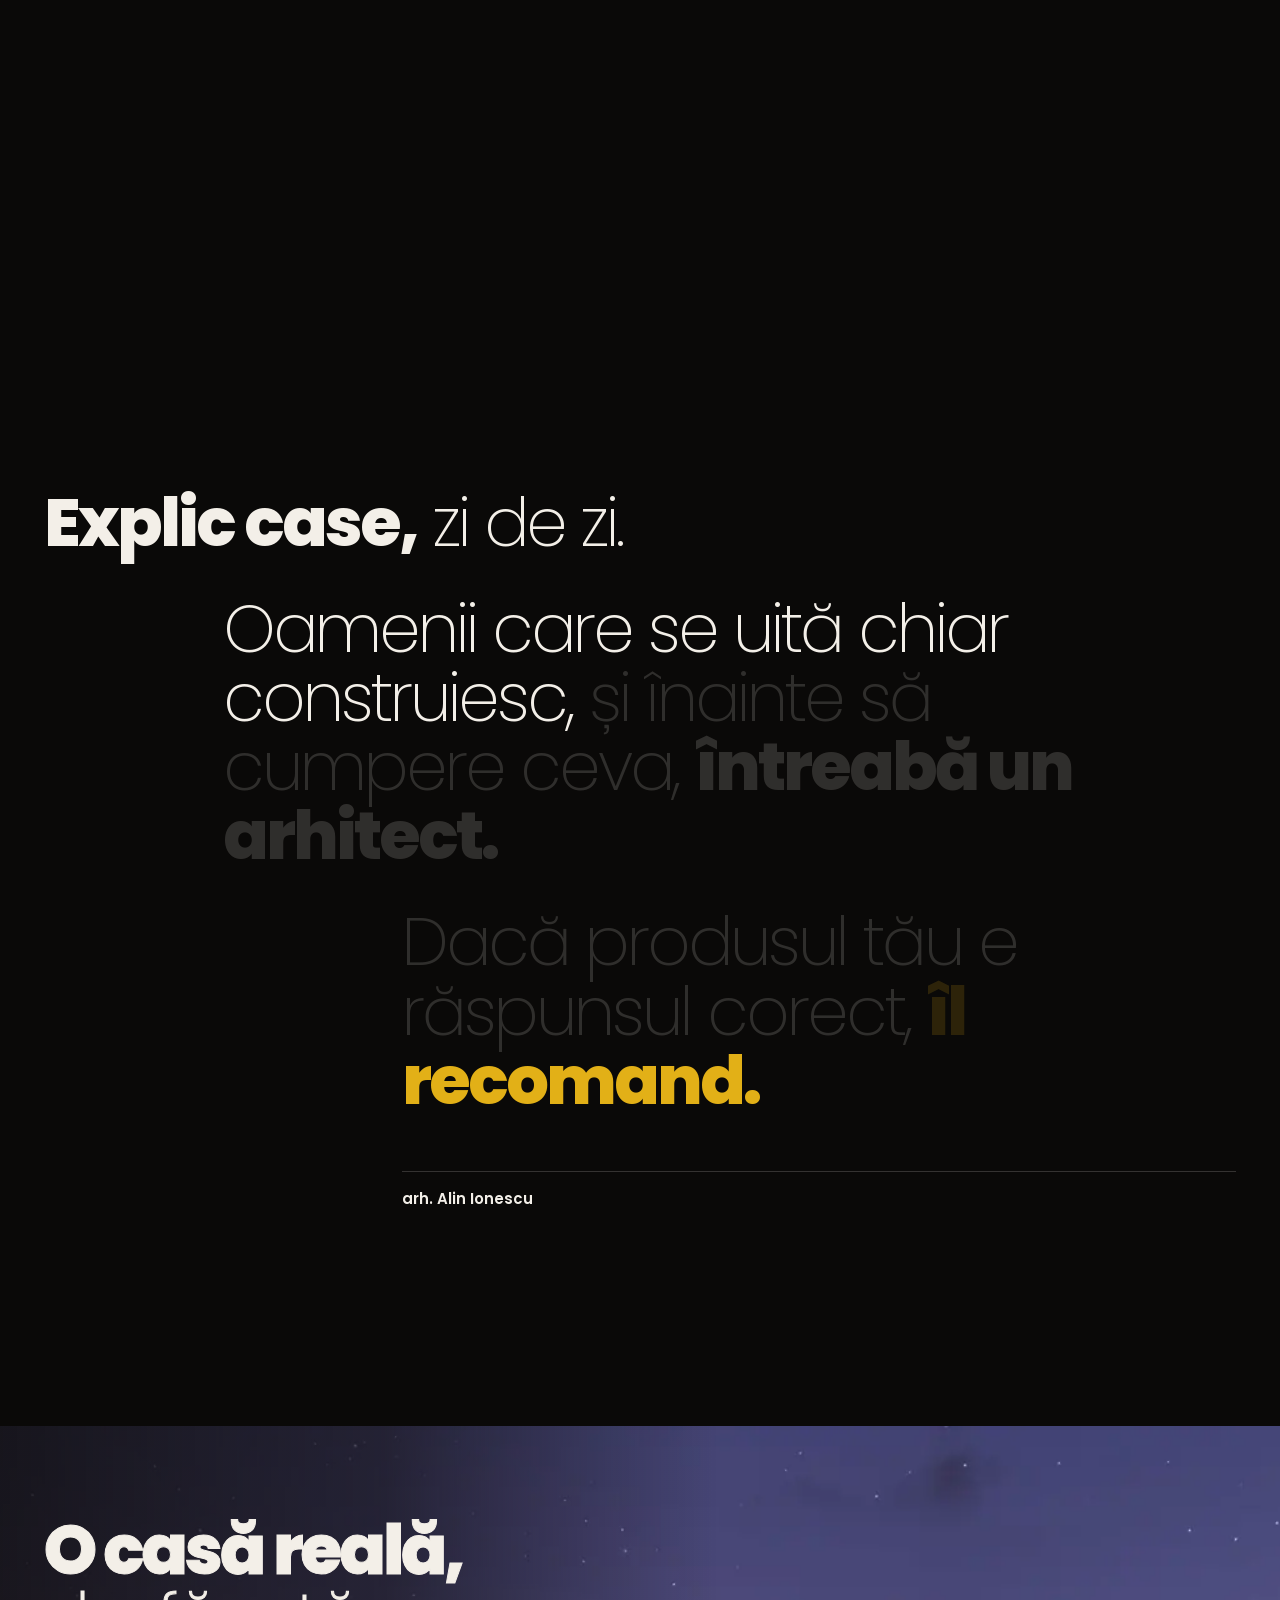
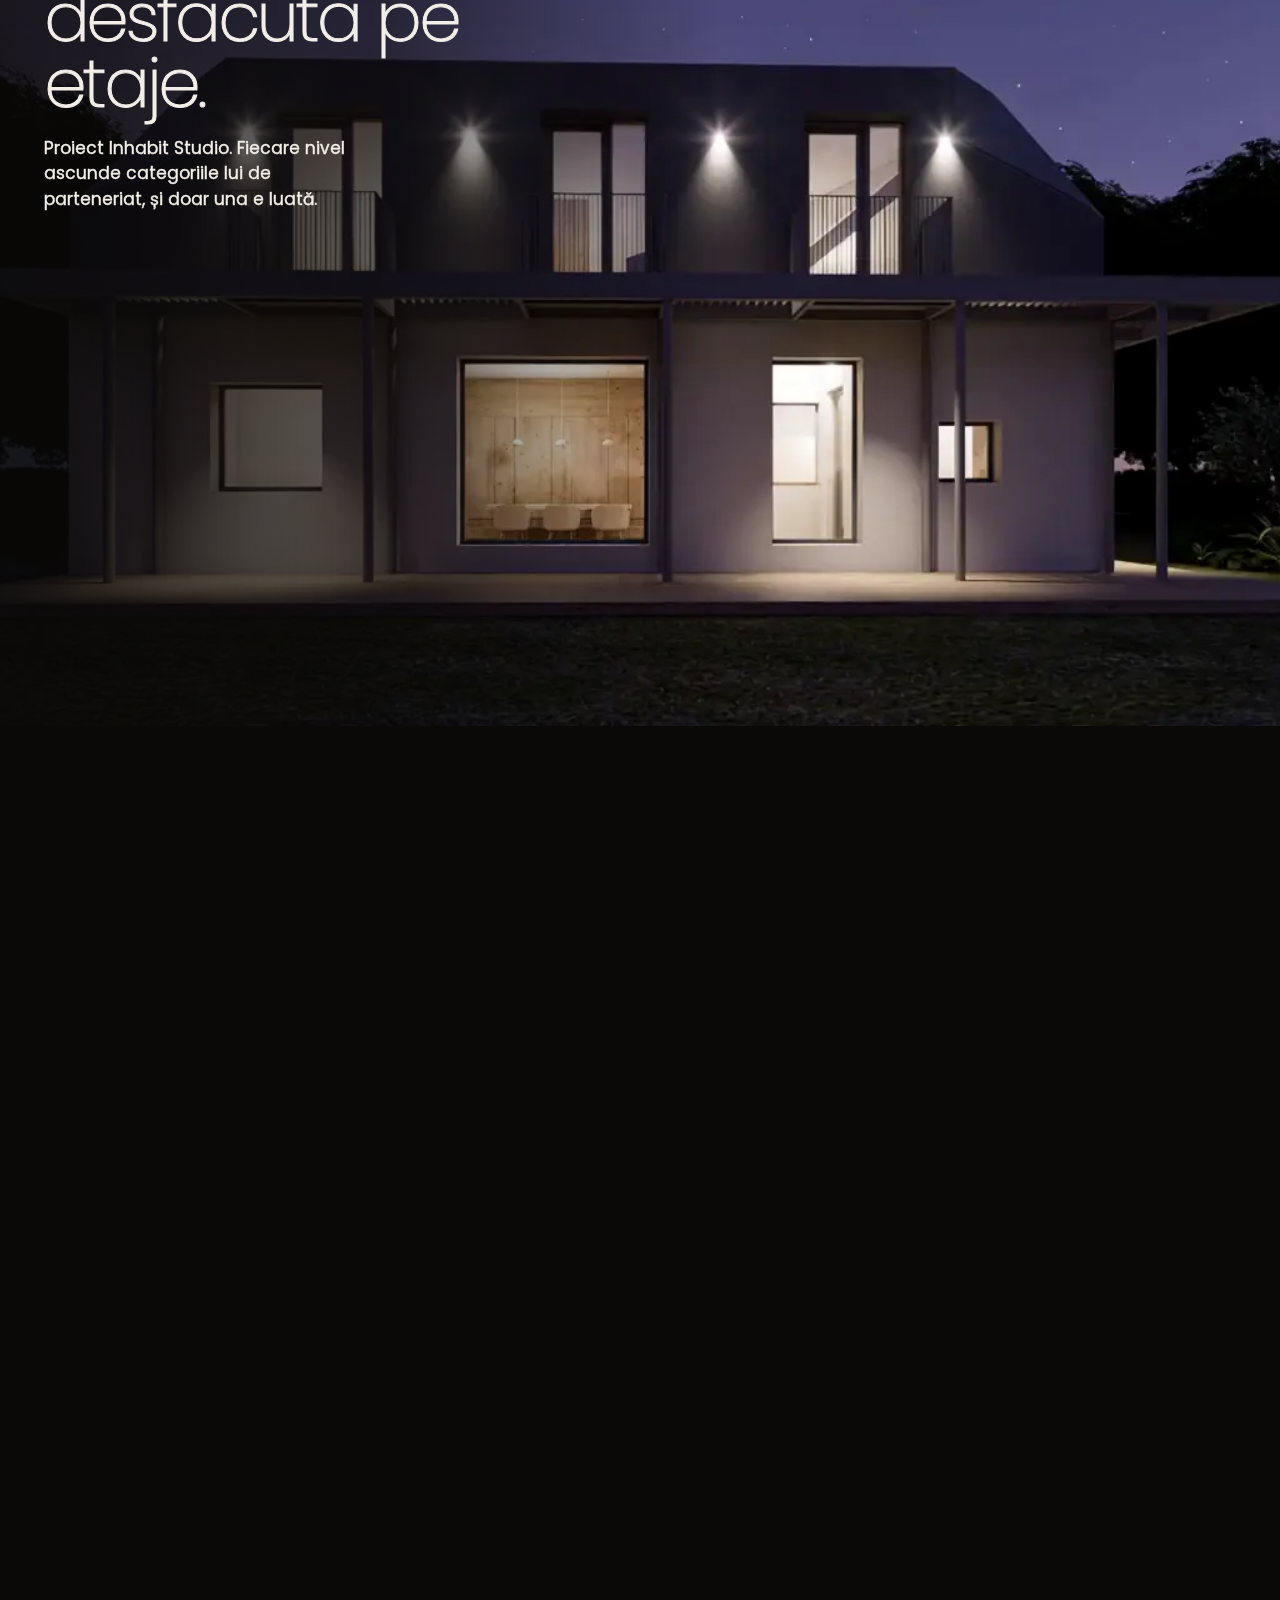
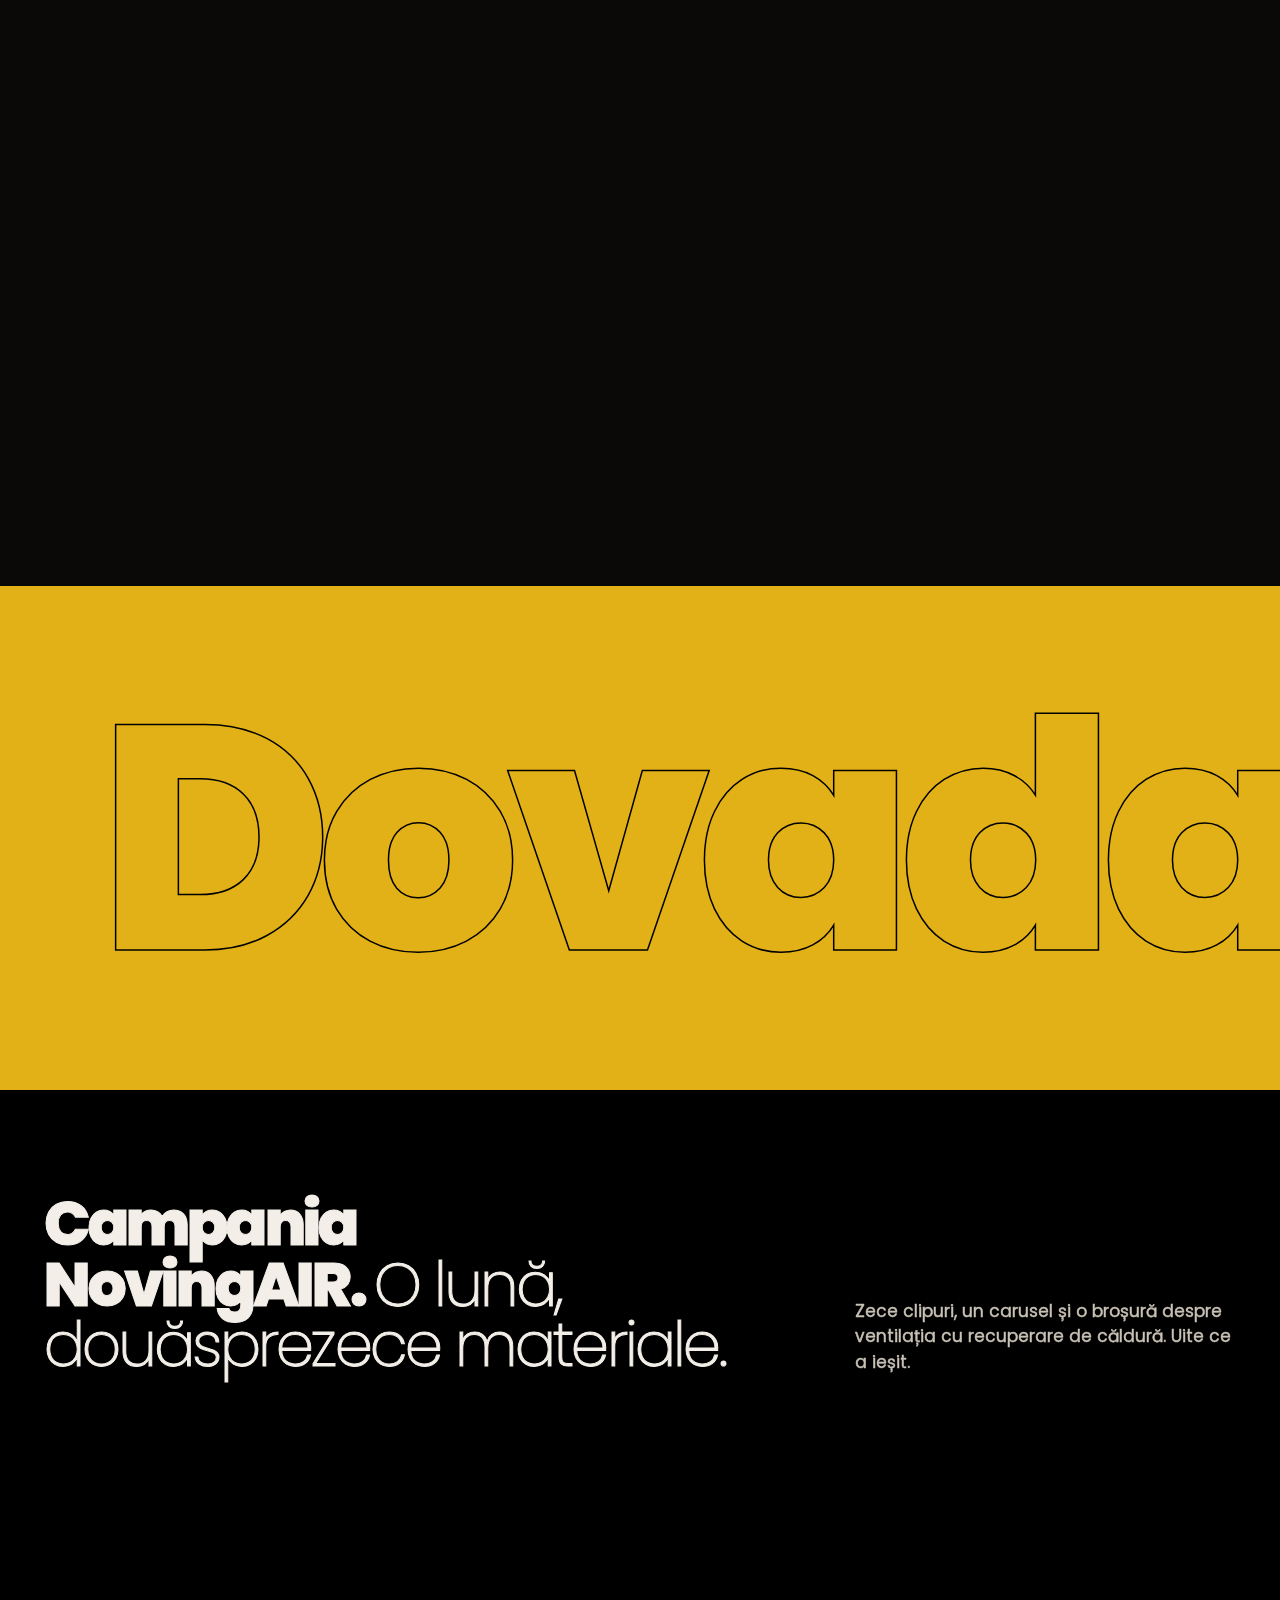
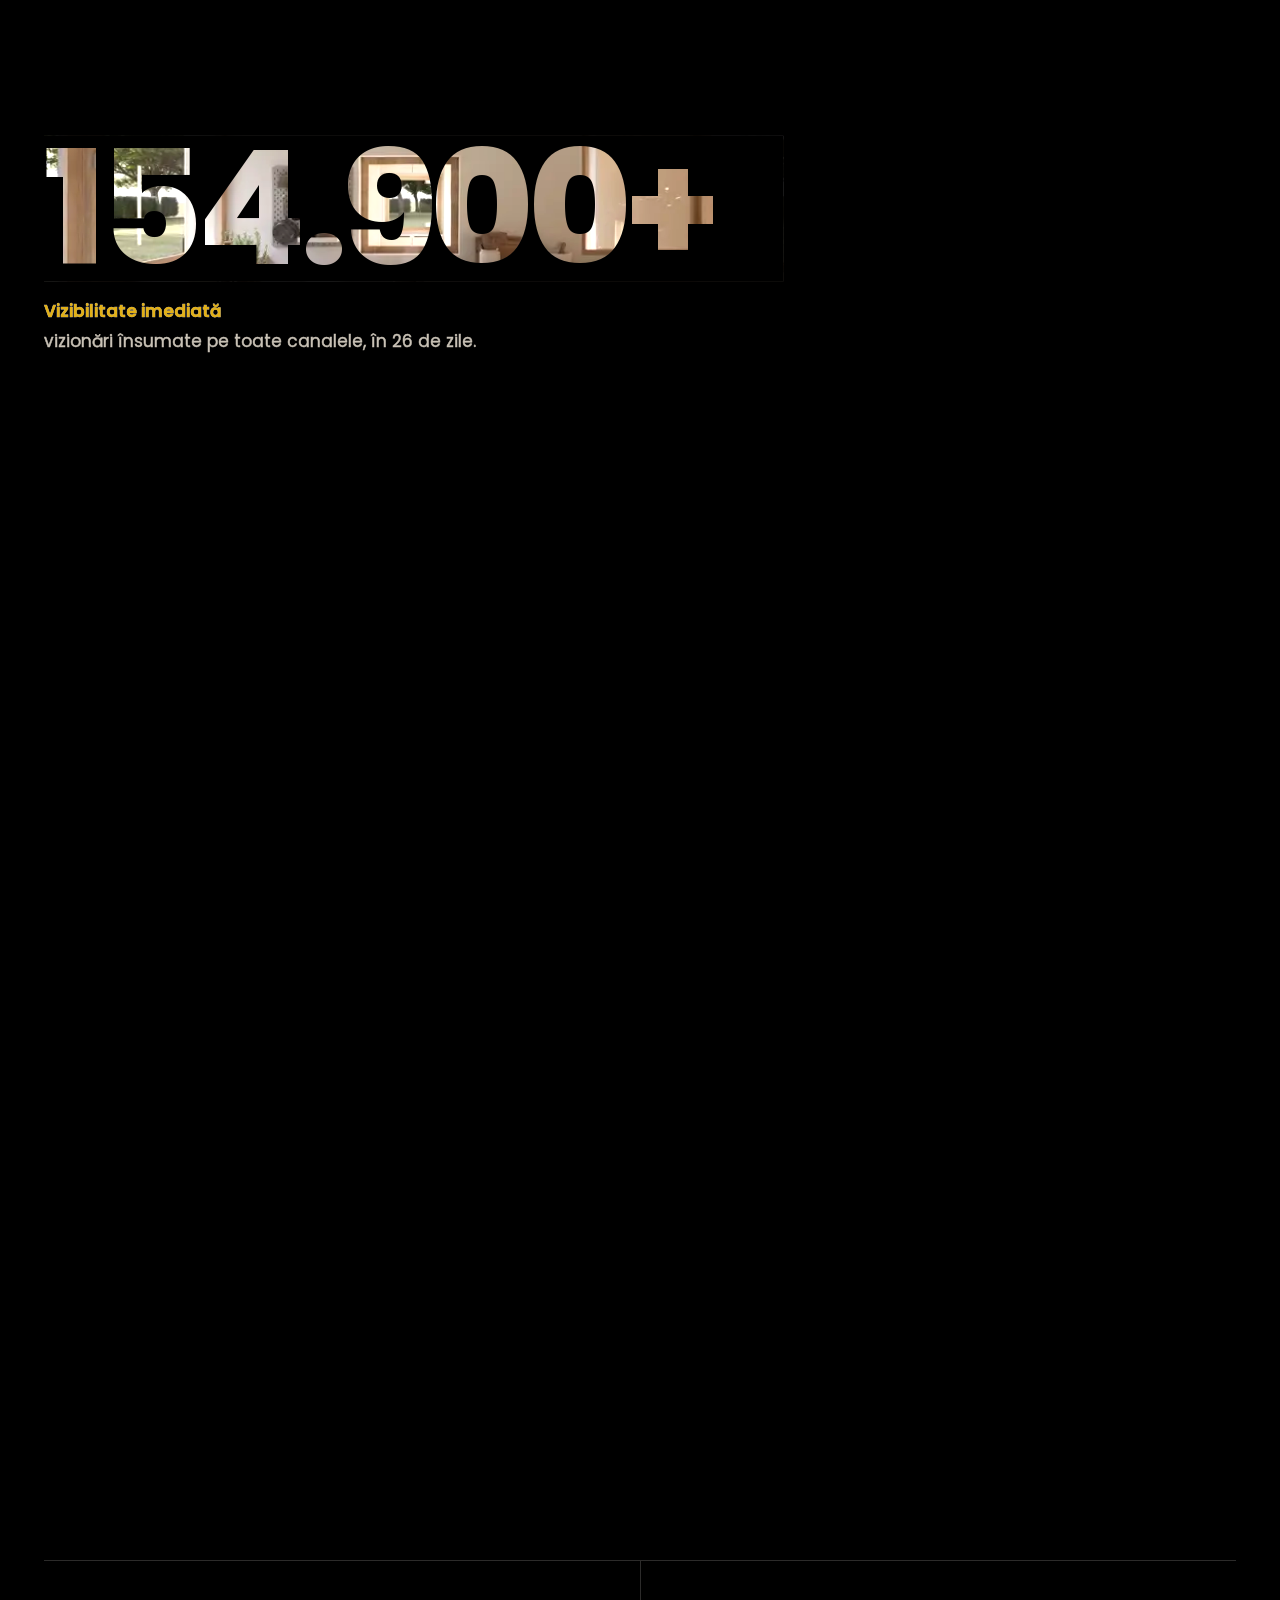
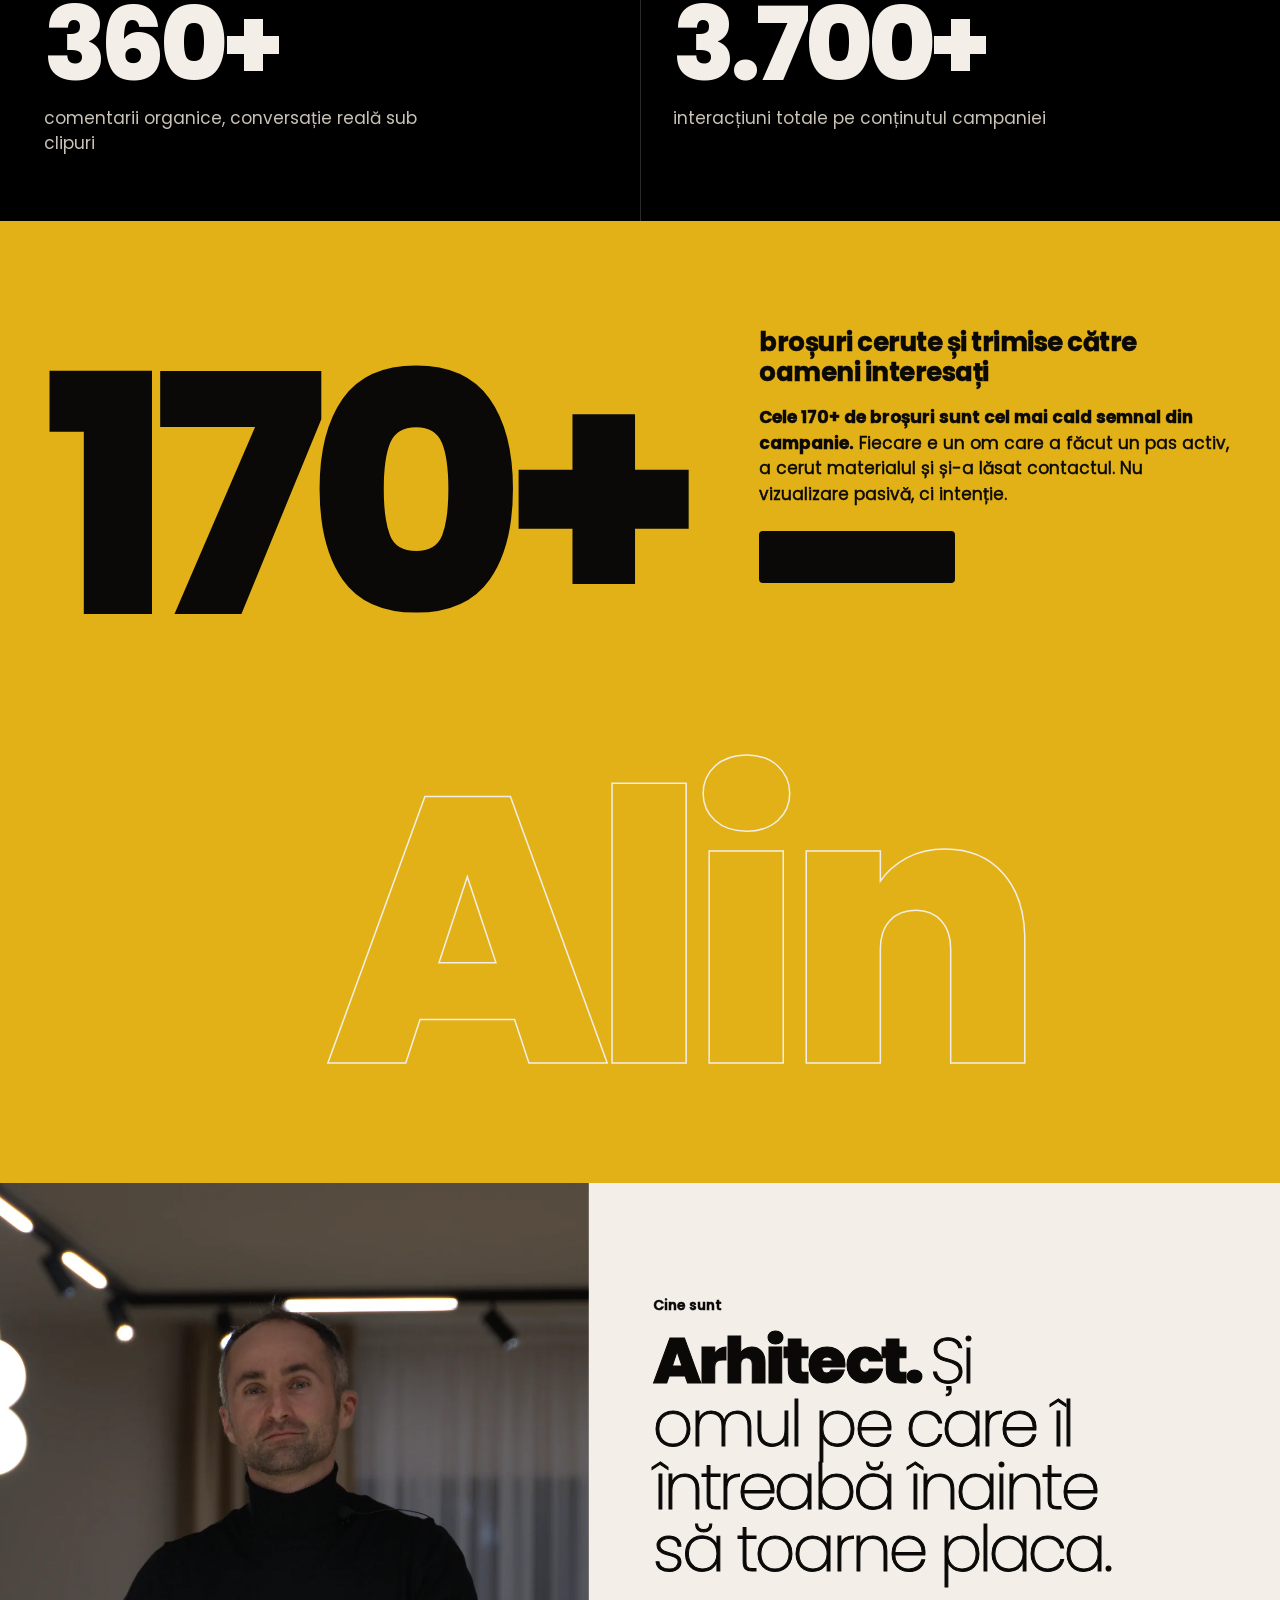
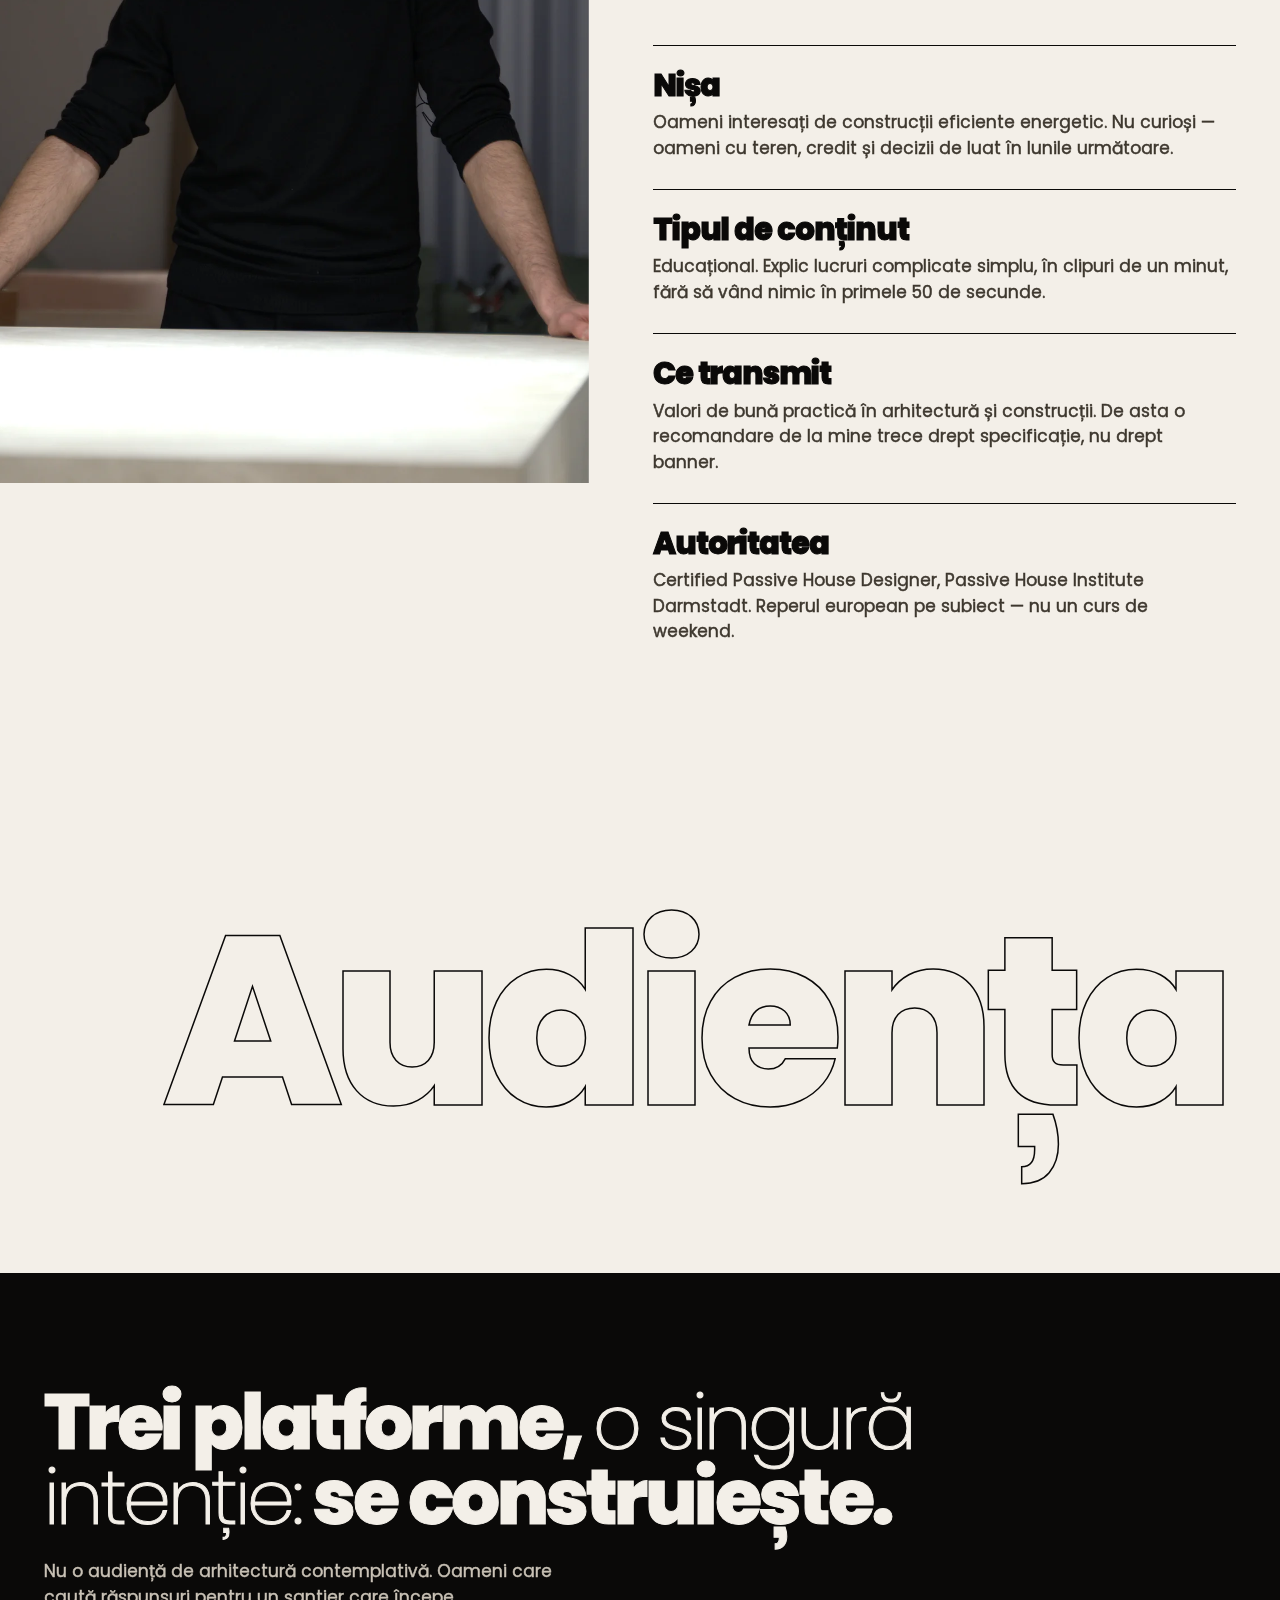
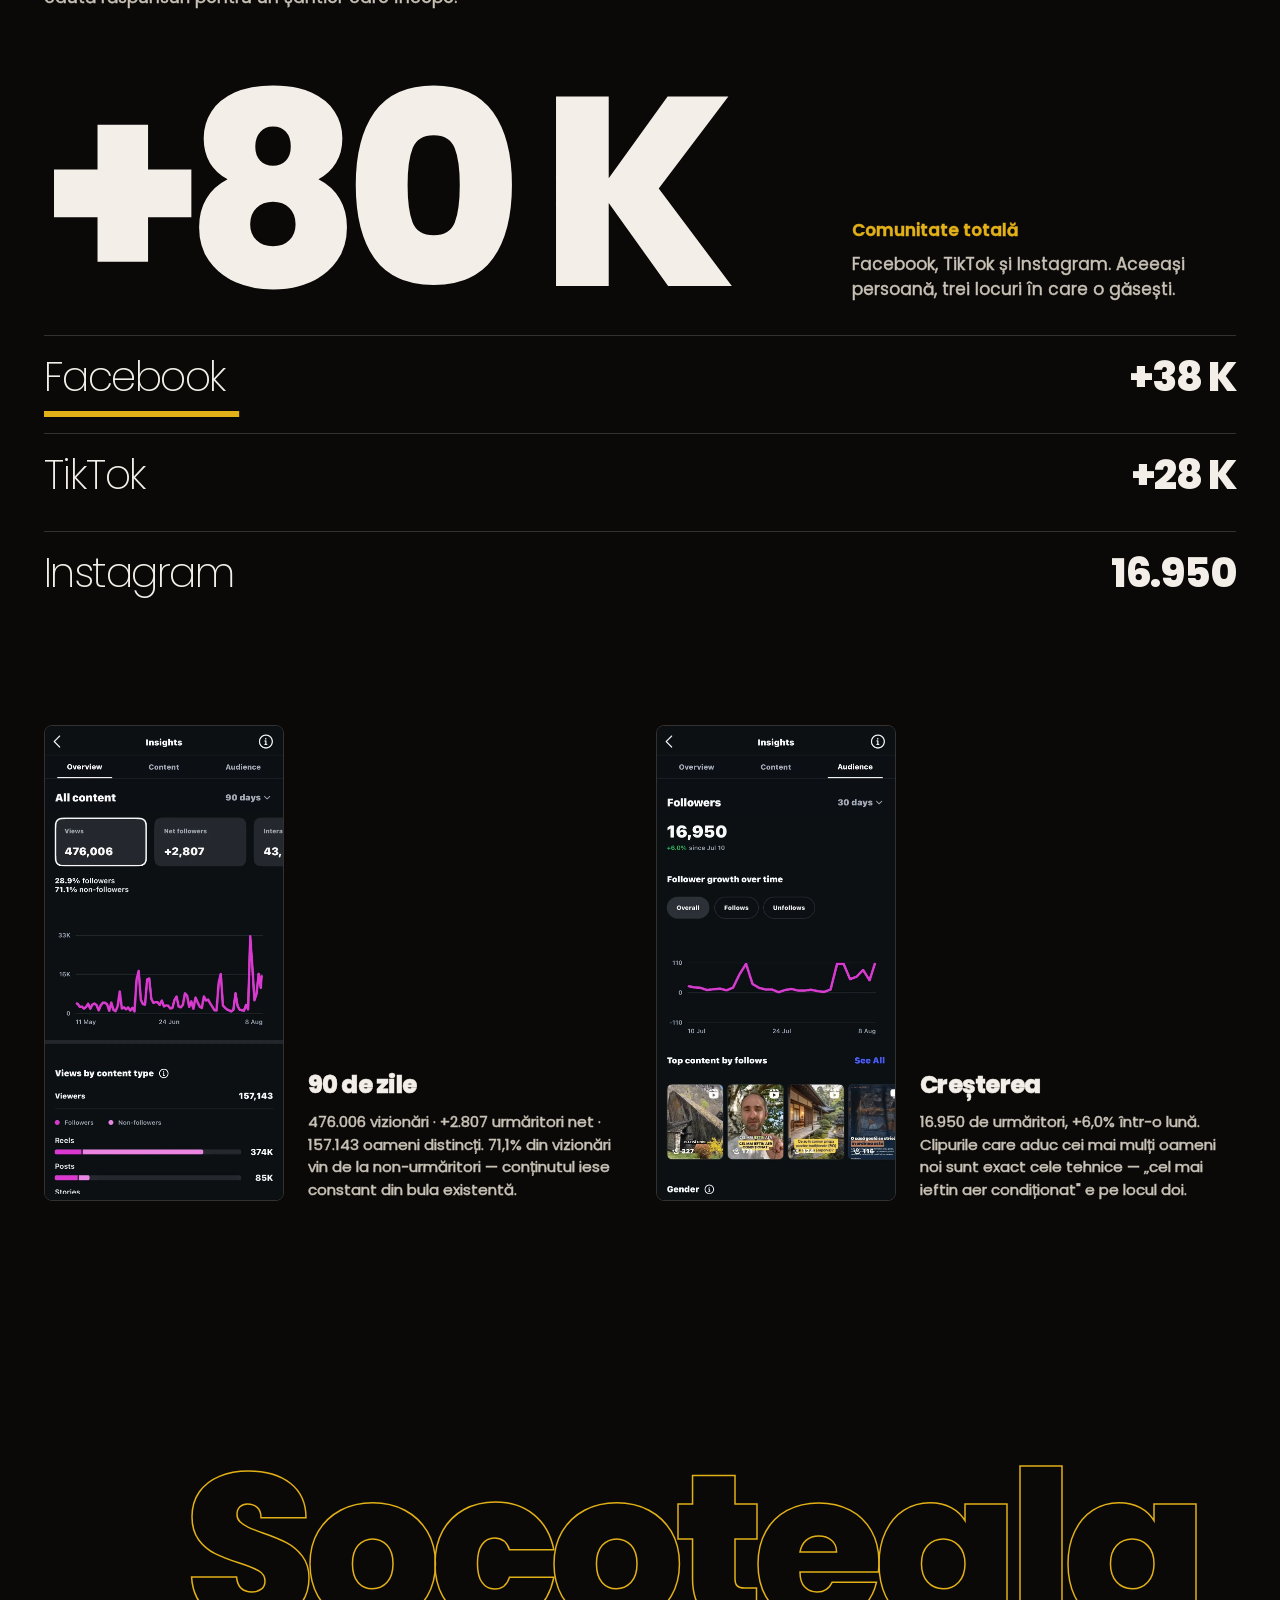
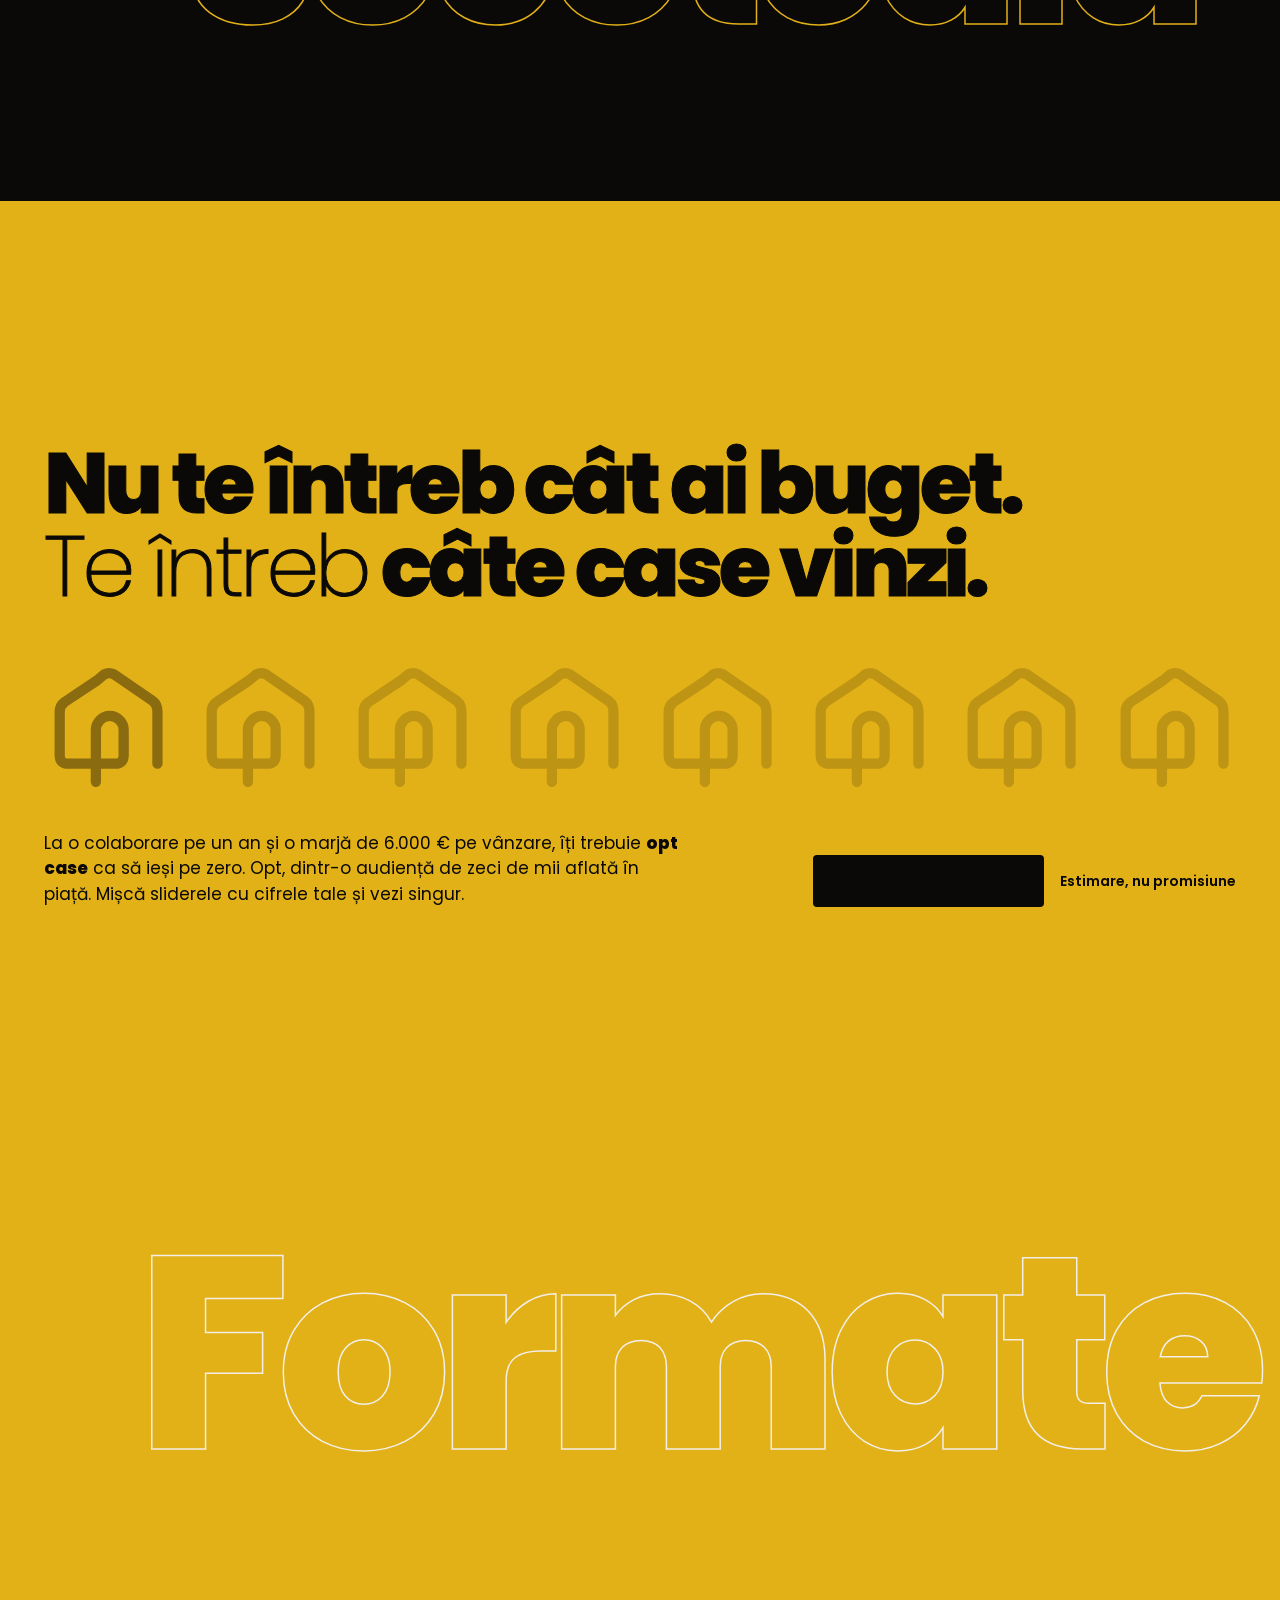
==== commit d21be129: "Cusături între secțiuni: culoarea următoare se toarnă printr-un cuvânt uriaș Co-Authored-By: Claude " ====
--- a/index.html
+++ b/index.html
@@ -142,12 +142,12 @@
 
   </div>
 </section>
+<div class="seam seam--lit" style="--from:var(--yellow);--to:#000;--n:6" aria-hidden="true"><b>Dovada</b><div class="seam__pour"><b>Dovada</b></div></div>
 <section class="camp" id="campanie" aria-labelledby="campTitle">
   <div class="camp__stage">
     <div class="camp__head">
       <div>
-        <p class="camp__tag">Dovada</p>
-        <h2 id="campTitle">Campania NovingAIR. <span>O lună, douăsprezece materiale.</span></h2>
+          <h2 id="campTitle">Campania NovingAIR. <span>O lună, douăsprezece materiale.</span></h2>
       </div>
       <p class="camp__lead">Zece clipuri, un carusel și o broșură despre ventilația cu recuperare de căldură. Uite ce a ieșit.</p>
     </div>
@@ -175,6 +175,7 @@
   </div>
 </section>
 
+<div class="seam seam--lit" style="--from:var(--yellow);--to:var(--ink);--n:4" aria-hidden="true"><b>Alin</b><div class="seam__pour"><b>Alin</b></div></div>
 <section class="who" id="cine" aria-labelledby="whoTitle">
   <div class="who__pic"><img src="assets/img/hero/alin-hero-portrait-1200.webp" srcset="assets/img/hero/alin-hero-portrait-1200.webp 1200w, assets/img/hero/alin-hero-portrait-1600.webp 1600w" sizes="(max-width: 767px) 100vw, 46vw" alt="Arhitectul Alin Ionescu" width="1200" height="1600" loading="lazy"></div>
   <div class="who__txt">
@@ -189,6 +190,7 @@
   </div>
 </section>
 
+<div class="seam seam--lit" style="--from:var(--ink);--to:var(--night);--n:8" aria-hidden="true"><b>Audiența</b><div class="seam__pour"><b>Audiența</b></div></div>
 <section class="aud" id="audienta" aria-labelledby="audTitle">
   <div class="aud__head">
     <h2 id="audTitle" data-lines>Trei platforme, <span>o singură intenție:</span> se construiește.</h2>
@@ -215,6 +217,7 @@
   </div>
 </section>
 
+<div class="seam" style="--from:var(--night);--to:var(--yellow);--n:9" aria-hidden="true"><b>Socoteala</b><div class="seam__pour"><b>Socoteala</b></div></div>
 <section class="calc" id="calculator" aria-labelledby="calcTitle">
   <h2 id="calcTitle" data-lines>Nu te întreb cât ai buget. <span>Te întreb</span> câte case vinzi.</h2>
   <div class="calc__eight" aria-hidden="true"><svg viewBox="30 18 105 118" fill="none" stroke="currentColor" stroke-width="8.5" stroke-linecap="round"><path d="M43 82V106q0 7 7 7H89q7 0 7-7V85a11.5 11.5 0 0 0-23 0v43M74 44l6-5q4-2 8 0l32 22q4 3 4 9v43M74 44 47 62q-4 3-4 8v12"/></svg><svg viewBox="30 18 105 118" fill="none" stroke="currentColor" stroke-width="8.5" stroke-linecap="round"><path d="M43 82V106q0 7 7 7H89q7 0 7-7V85a11.5 11.5 0 0 0-23 0v43M74 44l6-5q4-2 8 0l32 22q4 3 4 9v43M74 44 47 62q-4 3-4 8v12"/></svg><svg viewBox="30 18 105 118" fill="none" stroke="currentColor" stroke-width="8.5" stroke-linecap="round"><path d="M43 82V106q0 7 7 7H89q7 0 7-7V85a11.5 11.5 0 0 0-23 0v43M74 44l6-5q4-2 8 0l32 22q4 3 4 9v43M74 44 47 62q-4 3-4 8v12"/></svg><svg viewBox="30 18 105 118" fill="none" stroke="currentColor" stroke-width="8.5" stroke-linecap="round"><path d="M43 82V106q0 7 7 7H89q7 0 7-7V85a11.5 11.5 0 0 0-23 0v43M74 44l6-5q4-2 8 0l32 22q4 3 4 9v43M74 44 47 62q-4 3-4 8v12"/></svg><svg viewBox="30 18 105 118" fill="none" stroke="currentColor" stroke-width="8.5" stroke-linecap="round"><path d="M43 82V106q0 7 7 7H89q7 0 7-7V85a11.5 11.5 0 0 0-23 0v43M74 44l6-5q4-2 8 0l32 22q4 3 4 9v43M74 44 47 62q-4 3-4 8v12"/></svg><svg viewBox="30 18 105 118" fill="none" stroke="currentColor" stroke-width="8.5" stroke-linecap="round"><path d="M43 82V106q0 7 7 7H89q7 0 7-7V85a11.5 11.5 0 0 0-23 0v43M74 44l6-5q4-2 8 0l32 22q4 3 4 9v43M74 44 47 62q-4 3-4 8v12"/></svg><svg viewBox="30 18 105 118" fill="none" stroke="currentColor" stroke-width="8.5" stroke-linecap="round"><path d="M43 82V106q0 7 7 7H89q7 0 7-7V85a11.5 11.5 0 0 0-23 0v43M74 44l6-5q4-2 8 0l32 22q4 3 4 9v43M74 44 47 62q-4 3-4 8v12"/></svg><svg viewBox="30 18 105 118" fill="none" stroke="currentColor" stroke-width="8.5" stroke-linecap="round"><path d="M43 82V106q0 7 7 7H89q7 0 7-7V85a11.5 11.5 0 0 0-23 0v43M74 44l6-5q4-2 8 0l32 22q4 3 4 9v43M74 44 47 62q-4 3-4 8v12"/></svg></div>
@@ -224,6 +227,7 @@
   </div>
 </section>
 
+<div class="seam seam--lit" style="--from:var(--yellow);--to:var(--ink);--n:7" aria-hidden="true"><b>Formate</b><div class="seam__pour"><b>Formate</b></div></div>
 <section class="reels" id="formate" aria-label="Formate">
   <div class="fan">
     <a class="fan__card" style="--o:-3;--a:3;--z:7" href="https://www.tiktok.com/@arh.alin.ionescu/video/7635665570024672534" target="_blank" rel="noopener" aria-label="Cât de adâncă trebuie să fie streașina?, 23,3K vizionări pe TikTok">
@@ -270,11 +274,11 @@
   </dl>
 </section>
 
+<div class="seam seam--lit" style="--from:var(--ink);--to:var(--night);--n:7" aria-hidden="true"><b>Sloturi</b><div class="seam__pour"><b>Sloturi</b></div></div>
 <section class="slots" id="sloturi" aria-labelledby="slotsTitle">
   <video class="slots__bg" muted playsinline preload="none" poster="assets/video/casa/noapte_orbit.webp" src="assets/video/casa/noapte_orbit.mp4" aria-hidden="true"></video>
   <div class="slots__scrim" aria-hidden="true"></div>
   <div class="slots__in">
-    <p class="tag">Sloturi</p>
     <h2 id="slotsTitle" data-lines>O casă are <span>douăsprezece decizii.</span> Una singură e luată.</h2>
     <div class="slots__foot">
       <p data-rise>Fiecare categorie tehnică dintr-o casă e un slot de parteneriat, și țin <b>o singură firmă pe categorie</b>. Nu-ți fac reclamă alături de trei concurenți în aceeași lună.</p>
@@ -299,6 +303,7 @@
   </div>
 </section>
 
+<div class="seam seam--lit" style="--from:var(--ink);--to:var(--yellow);--n:6" aria-hidden="true"><b>Vorbim</b><div class="seam__pour"><b>Vorbim</b></div></div>
 </main>
 
 <footer class="end" id="contact">
--- a/assets/css/cine.css
+++ b/assets/css/cine.css
@@ -292,6 +292,18 @@
   .camp__170 { font-size: 34vw; }
 }
 
+/* text trasat, apoi turnat (cine.js) */
+.ln { position: relative; }
+.ln__out { display: block; color: transparent; -webkit-text-stroke: var(--lw, 1px) var(--ln, currentColor); }
+.ln__fill { position: absolute; inset: 0; display: block; }
+.ln__rule { position: absolute; left: 0; right: 0; bottom: .06em; height: 1px; background: var(--ln, currentColor); transform-origin: 0 50%; }
+/* cusătura dintre secțiuni: culoarea următoare se toarnă de jos în sus, prin cuvântul care o anunță */
+.seam { position: relative; display: grid; place-items: center; height: 56svh; overflow: hidden; background: var(--from); }
+.seam b { font-size: min(calc(150vw / var(--n)), 42svh); font-weight: 800; line-height: 1; letter-spacing: -.05em; white-space: nowrap; }
+.seam > b { color: transparent; -webkit-text-stroke: 1.5px var(--to); }
+.seam__pour { position: absolute; inset: 0; display: grid; place-items: center; background: var(--to); color: var(--from); clip-path: inset(50% 0 0 0); }
+html.anim .seam__pour { clip-path: inset(100% 0 0 0); }
+@media (max-width: 767px) { .seam { height: 38svh; } }
 /* titlurile de secțiune */
 .tag { margin: 0 0 14px; font-size: .875rem; font-weight: 600; }
 .who h2, .aud h2, .calc h2 { margin: 0; font-weight: 800; line-height: .98; letter-spacing: -.045em; text-wrap: balance; }
@@ -368,7 +380,7 @@
 .reels__head { text-align: center; }
 .reels h2 { margin: 0; font-size: clamp(2.5rem, 6vw, 7rem); font-weight: 800; line-height: .98; letter-spacing: -.045em; text-wrap: balance; }
 .reels h2 span { font-weight: 200; }
-.fan { --s: 1; --gap: min(12.6vw, 200px); --w: clamp(150px, 19vw, 300px); position: relative; height: calc(var(--w) * 16 / 9 + 90px); margin: 56px 0 72px; }
+.fan { --s: 1; --gap: min(9.2vw, 146px); --w: clamp(130px, 14vw, 220px); position: relative; height: calc(var(--w) * 16 / 9 + 90px); margin: 56px 0 72px; }
 .fan__card {
   position: absolute; left: 50%; top: 40px; z-index: var(--z); display: block; width: var(--w); aspect-ratio: 9 / 16; margin-left: calc(var(--w) / -2);
   border-radius: 20px; overflow: hidden; background: var(--night); text-decoration: none; color: var(--ink); outline-offset: 4px;
@@ -395,7 +407,7 @@
   .reels__head { text-align: left; }
   .fan { --s: 0; display: flex; gap: 12px; height: auto; margin: 36px 0 48px; padding: 0 var(--gutter) 8px; overflow-x: auto; scroll-snap-type: x mandatory; scroll-padding-inline: var(--gutter); scrollbar-width: none; }
   .fan::-webkit-scrollbar { display: none; }
-  .fan__card { position: relative; left: auto; top: auto; flex: 0 0 62vw; width: auto; margin: 0; scroll-snap-align: start; transform: none; border-radius: 16px; }
+  .fan__card { position: relative; left: auto; top: auto; flex: 0 0 46vw; width: auto; margin: 0; scroll-snap-align: start; transform: none; border-radius: 16px; }
   .fan__card.is-on { --zoom: 1; }
   .fan__views { opacity: 1; transform: none; }
   .reels__list { grid-template-columns: minmax(0, 1fr); gap: 24px; }
